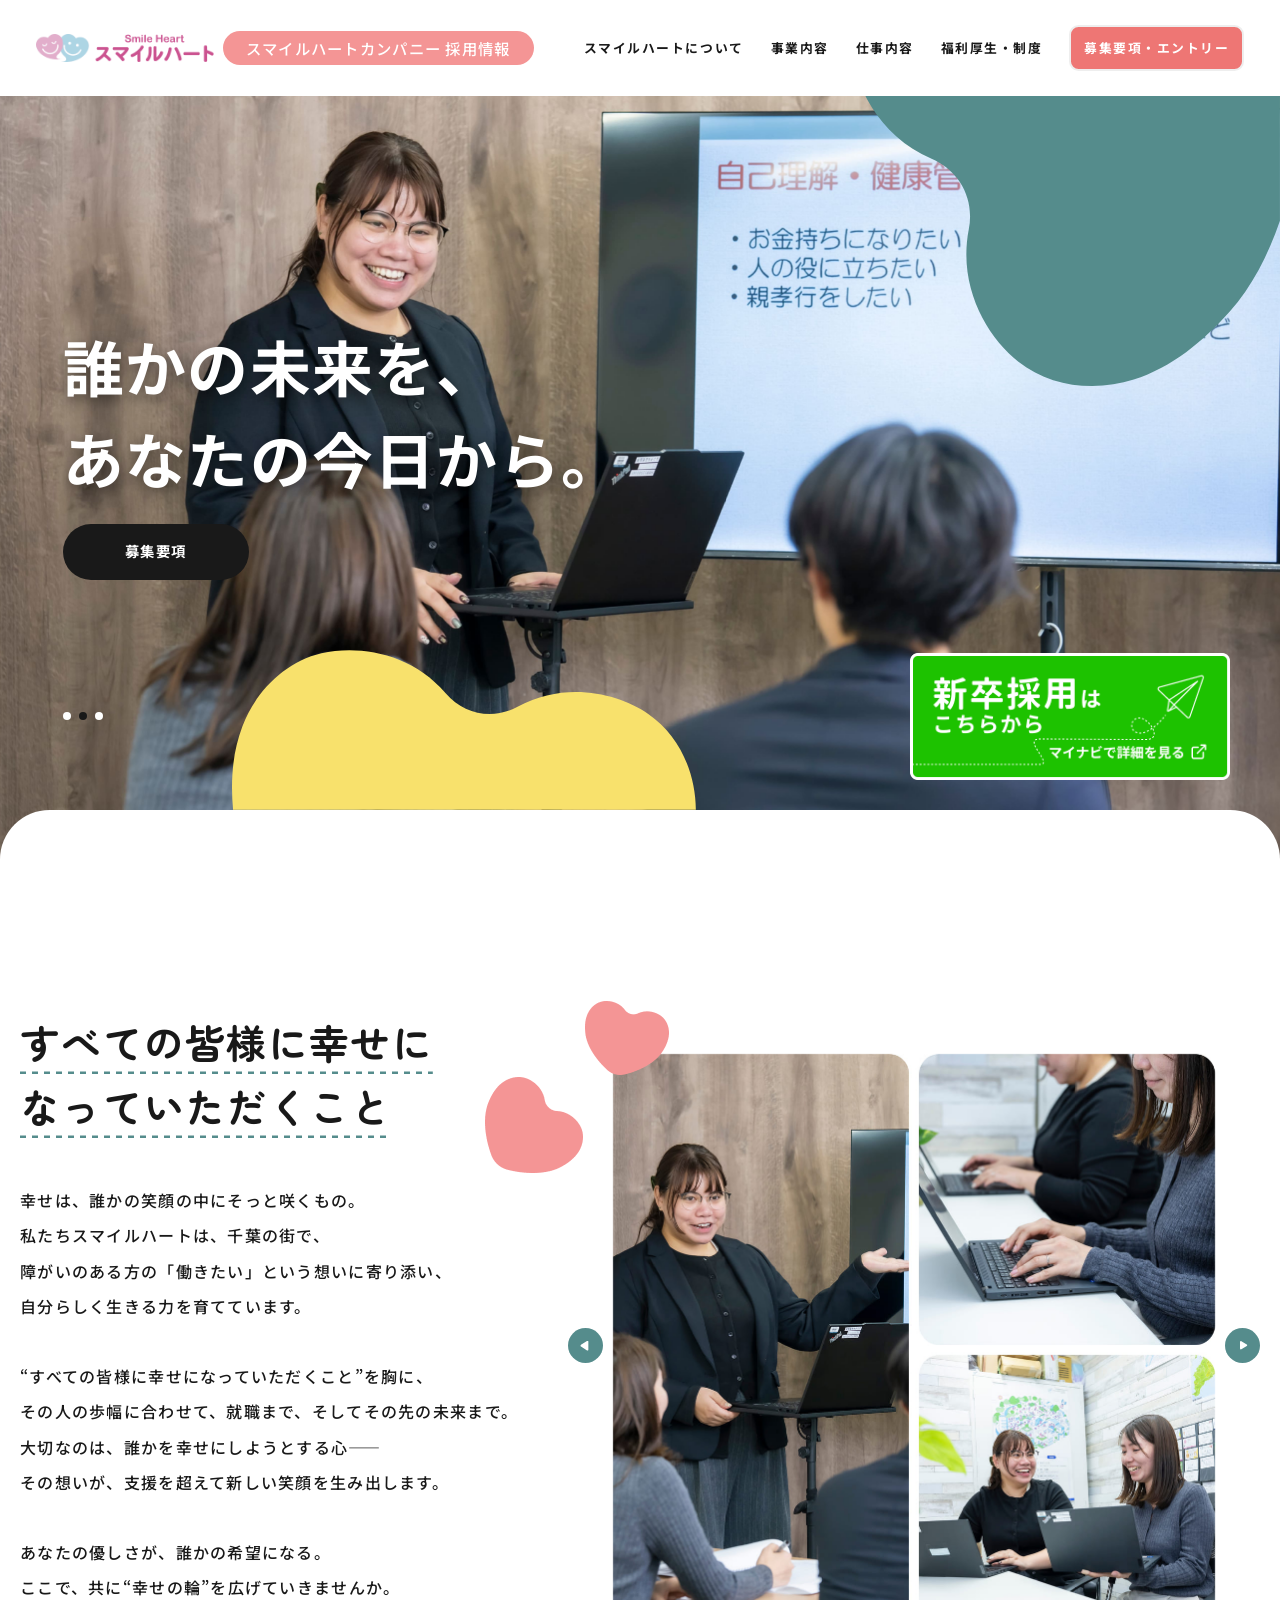
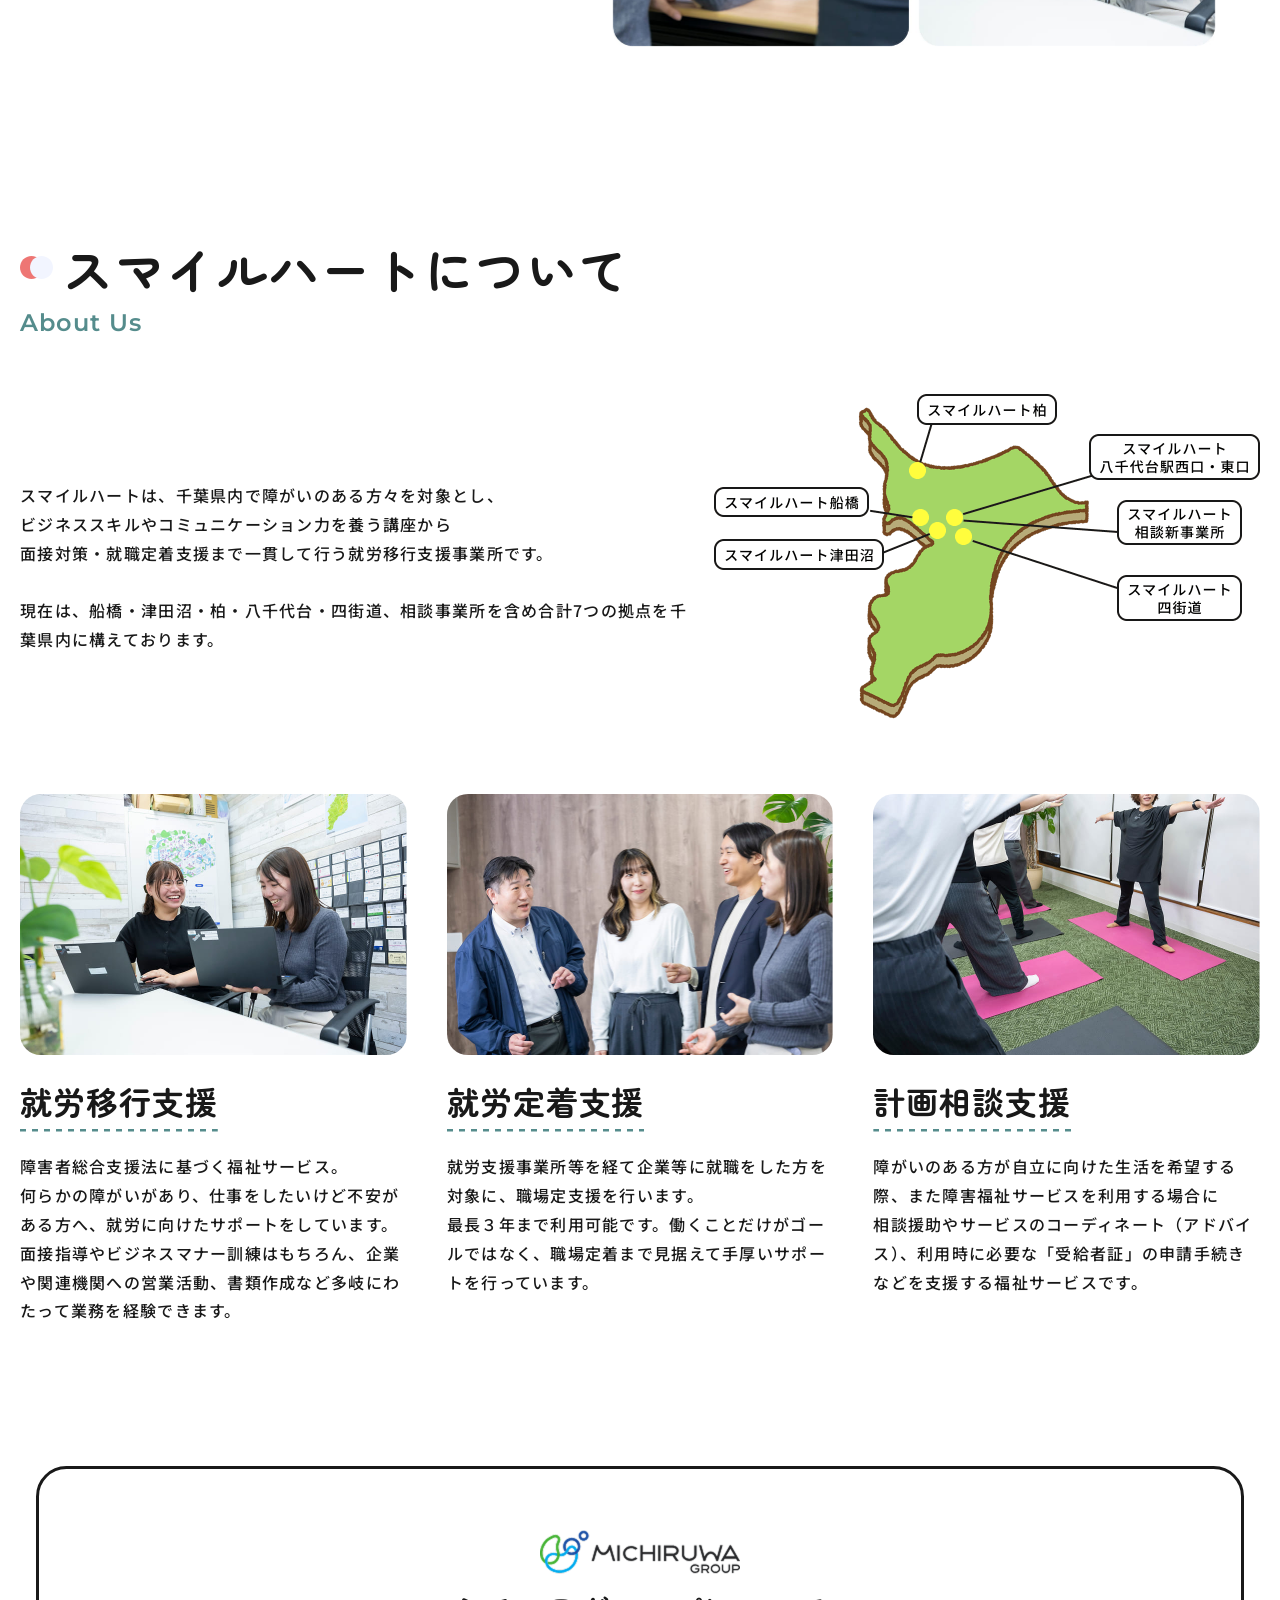
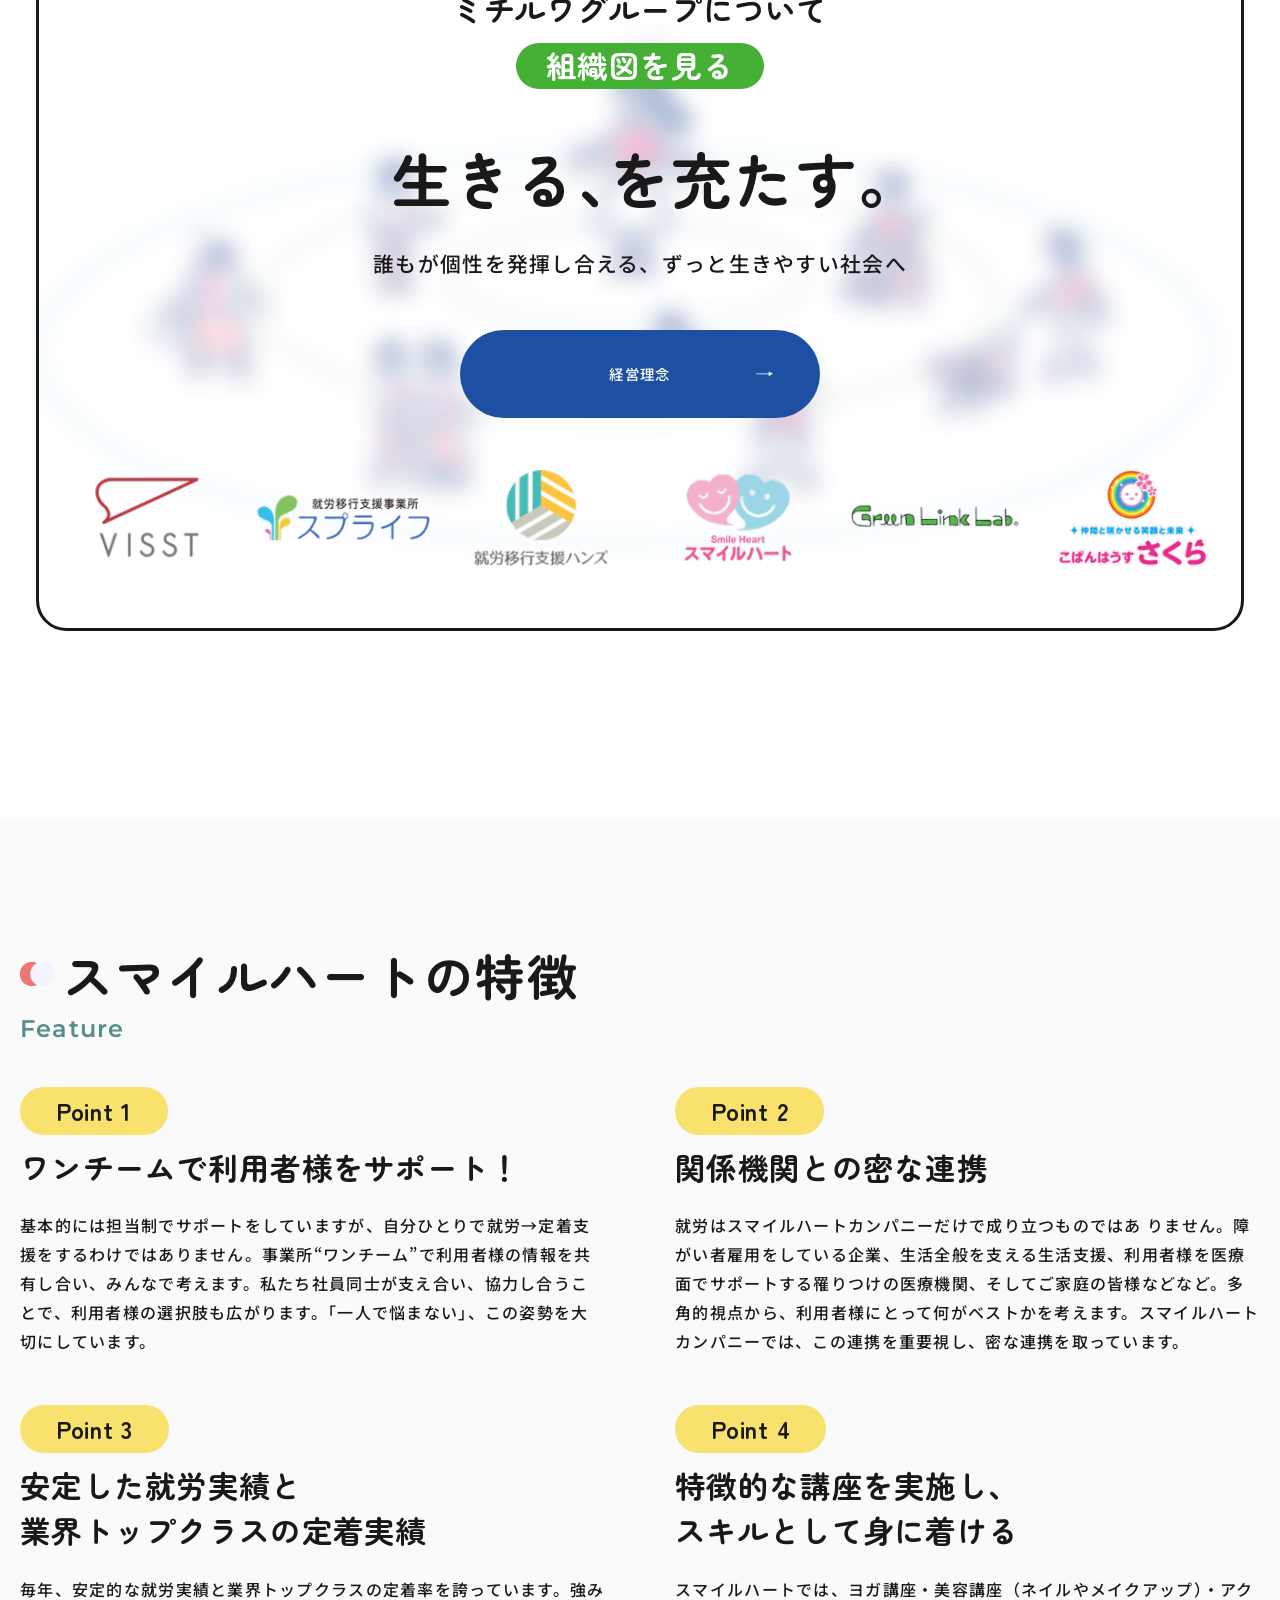
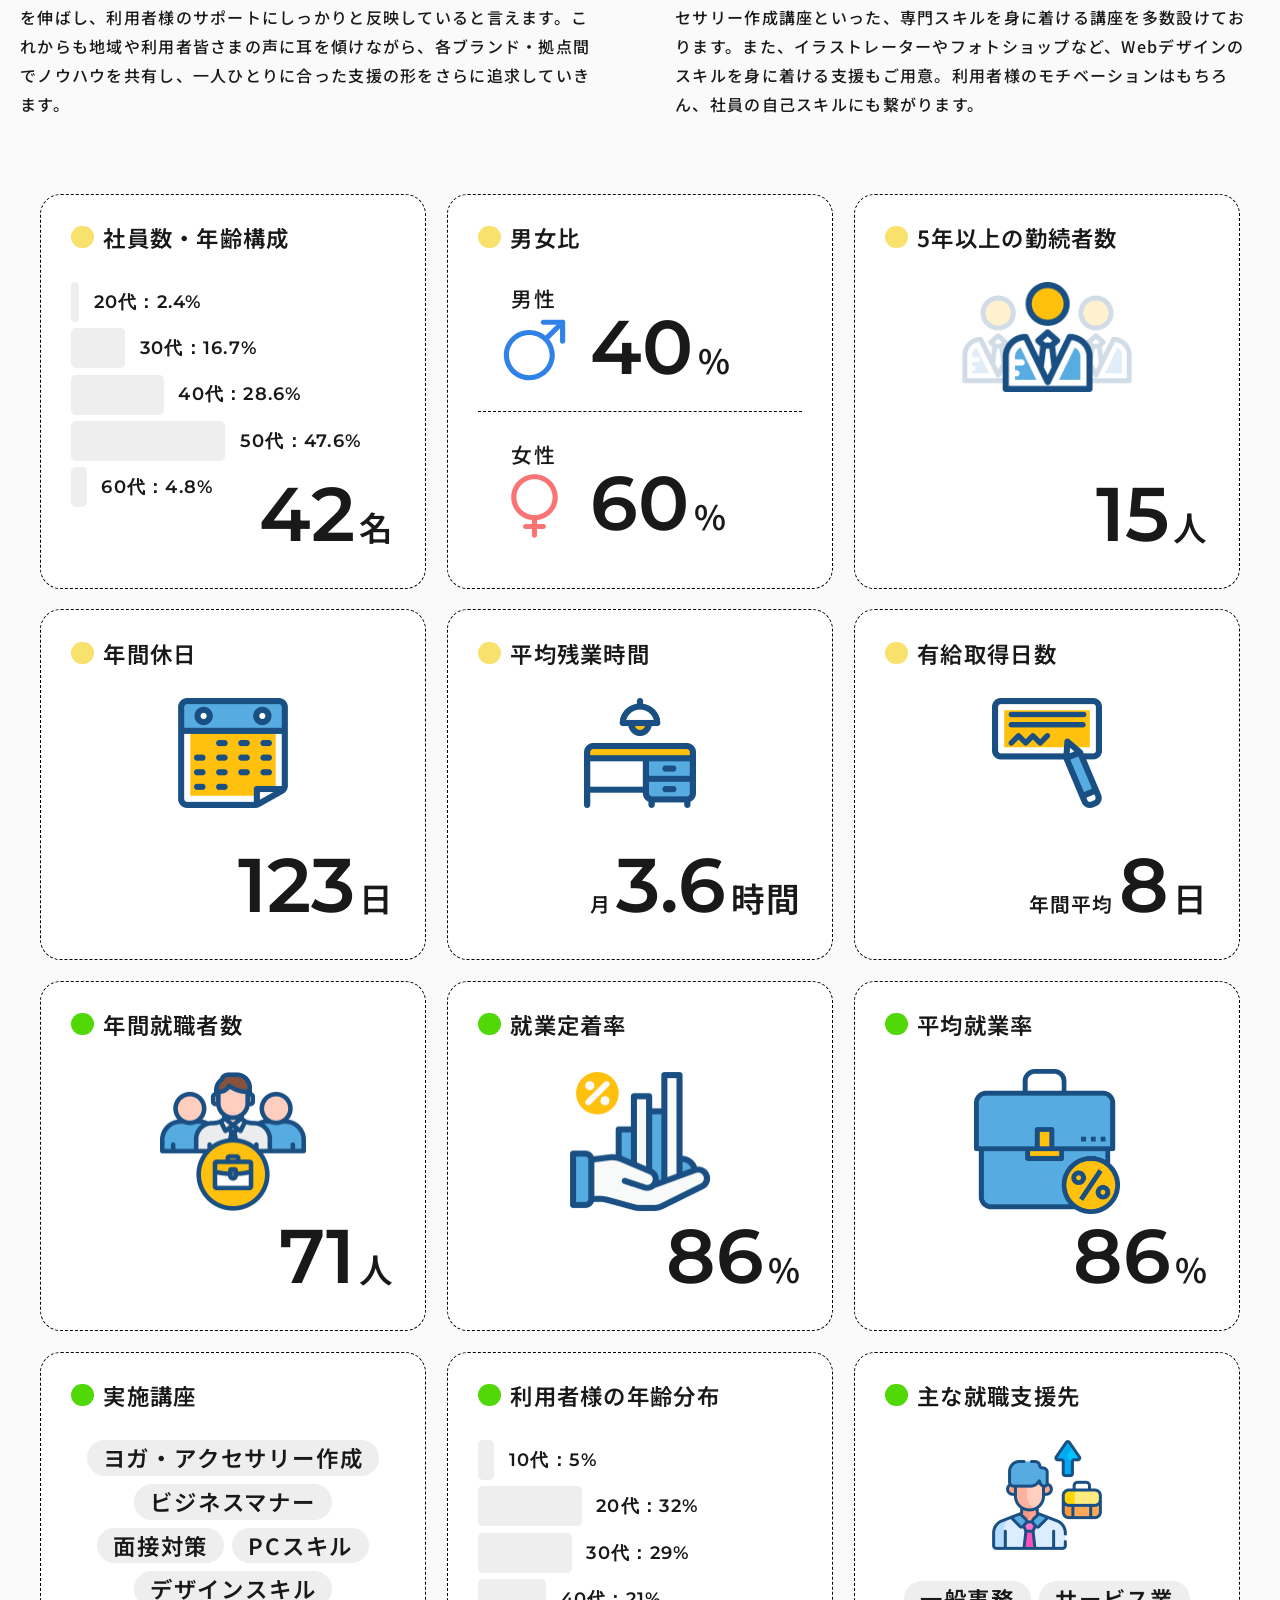
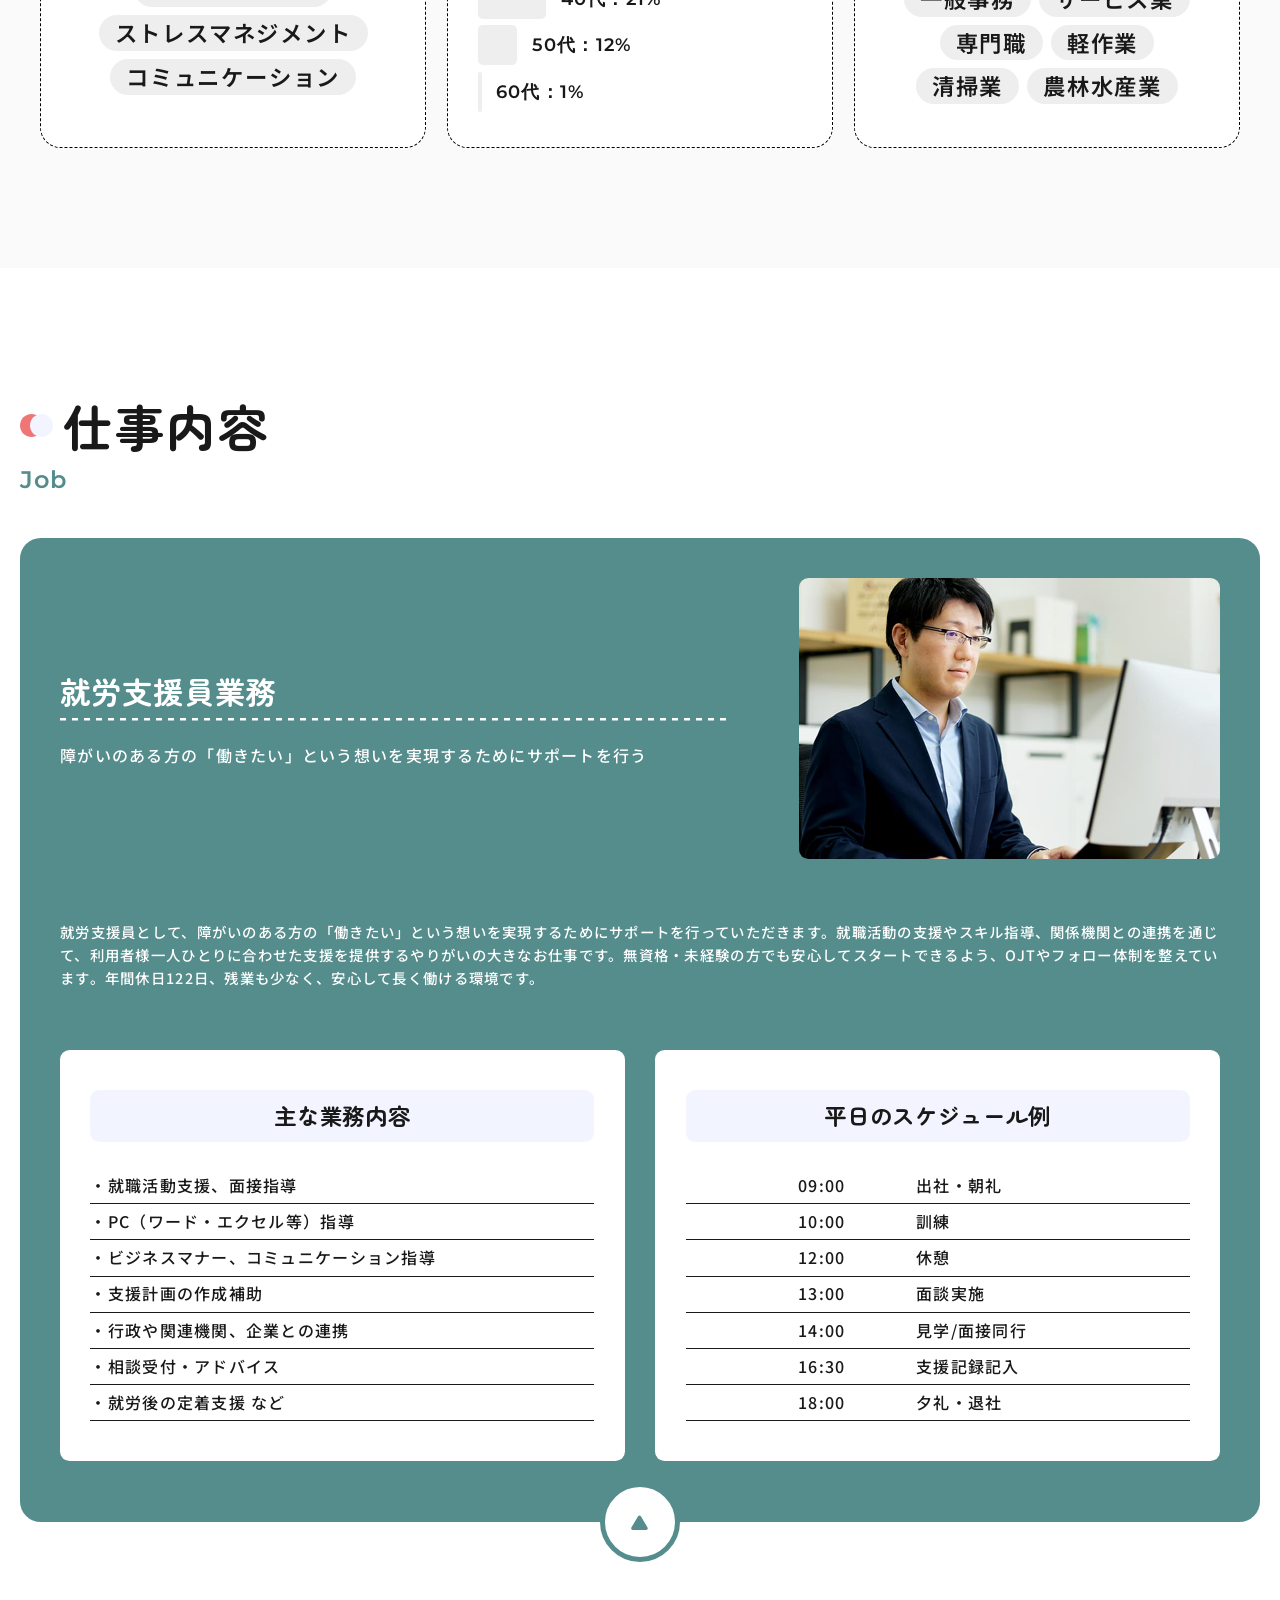
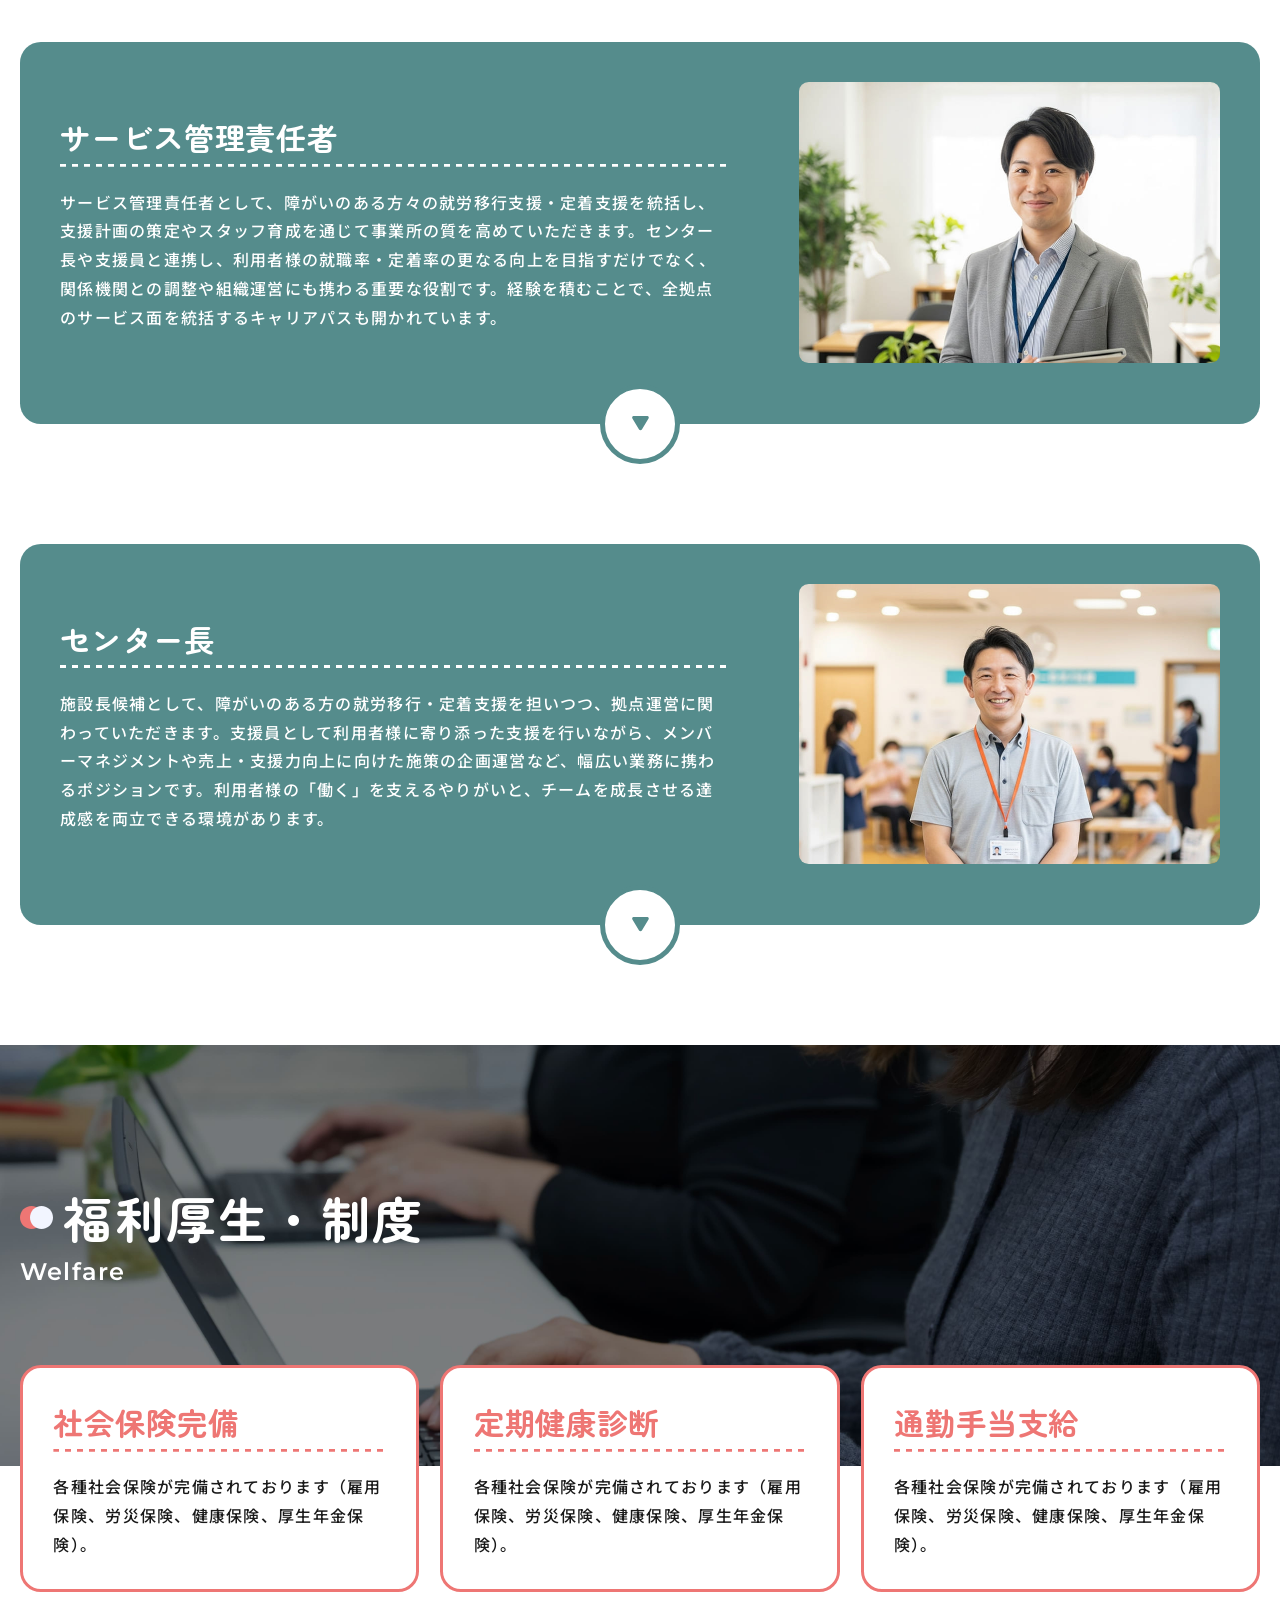
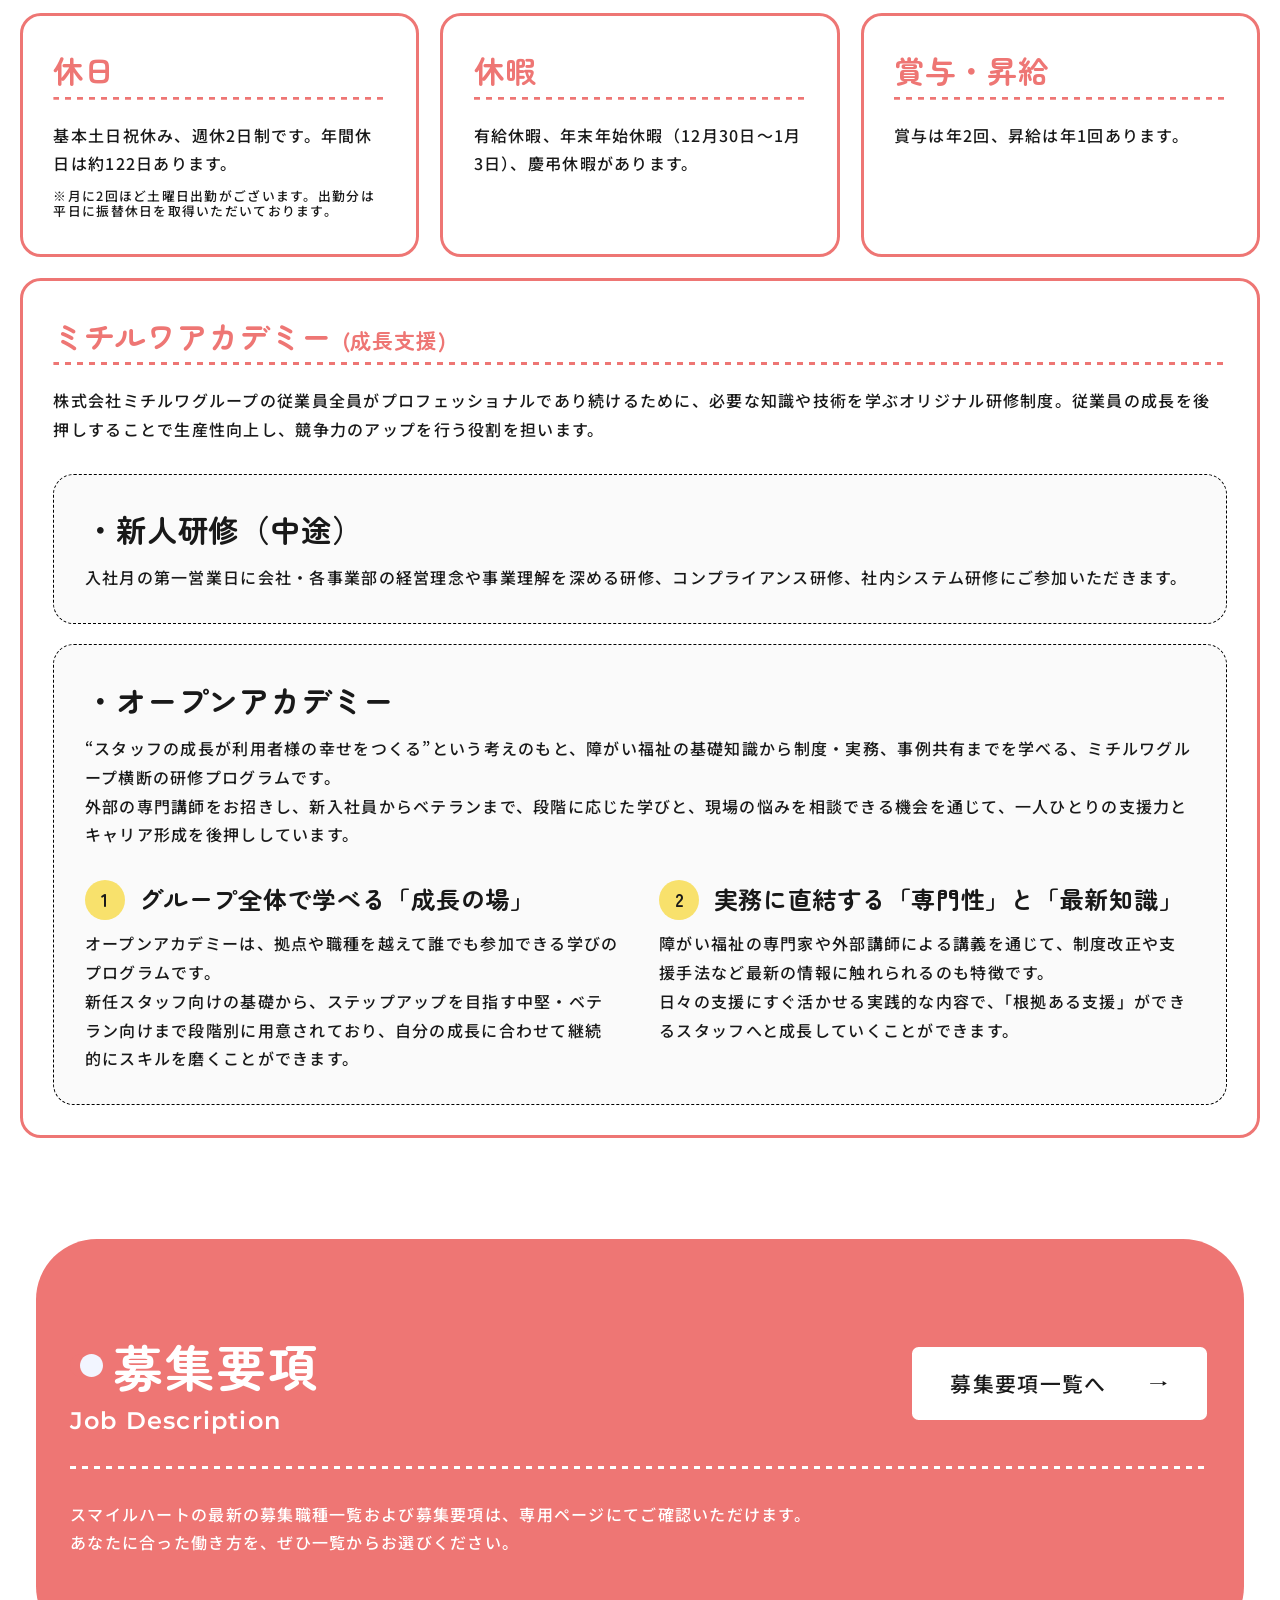
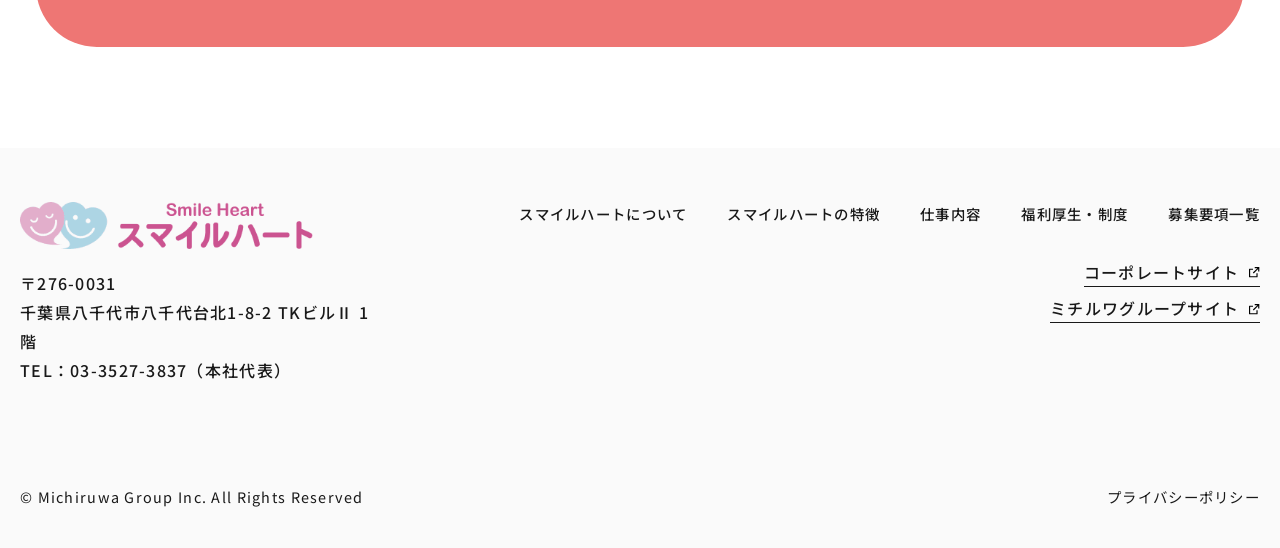
==== smile-heart/index.html @ d6dd25c8 "start" ====
<!DOCTYPE html>
<html lang="ja">

<head prefix="og: https://ogp.me/ns#">
  <meta charset="UTF-8">
  <meta name="viewport" content="width=device-width, initial-scale=1">
  <title>スマイルハートカンパニー 採用情報</title>
  <meta name="description" content="">
  <meta name="keywords" content="">

  <!-- Google Fonts -->
  <link rel="preconnect" href="https://fonts.googleapis.com">
  <link rel="preconnect" href="https://fonts.gstatic.com" crossorigin>
  <link href="https://fonts.googleapis.com/css2?family=Montserrat:ital,wght@0,100..900;1,100..900&family=Noto+Sans+JP:wght@100..900&family=Zen+Maru+Gothic&display=swap" rel="stylesheet">

  <!-- Swiper -->
  <link rel="stylesheet" href="https://cdn.jsdelivr.net/npm/swiper@11/swiper-bundle.min.css" />

  <link rel="stylesheet" href="./css/lp-style.css">
</head>

<body id="lp" class="smile_heart">

  <div class="wrapper">

    <header class="header" id="js-header">
      <div class="header__inner">
        <a href="#" class="header__logo-wrap">
          <span class="header__logo-img"><img src="./img/sh_logo_lg.png" alt="スマイルハート" loading="eager" width="292" height="46"></span>
          <span class="header__logo-text">スマイルハートカンパニー <br class="u-display--sm">採用情報</span>
        </a>
        <nav class="header-drawer" id="js-headerDrawer" ontouchstart="">
          <ul class="header-drawer__menu" id="js-headerDrawerMenu">
            <li class="header-drawer__menu-item"><a href="#about">スマイルハートについて</a></li>
            <li class="header-drawer__menu-item"><a href="#service">事業内容</a></li>
            <li class="header-drawer__menu-item"><a href="#work">仕事内容</a></li>
            <li class="header-drawer__menu-item"><a href="#benefit">福利厚生・制度</a></li>
          </ul>
          <a href="#" class="header-drawer__btn">募集要項・エントリー</a>
        </nav>
        <div class="header__toggle" id="js-headerToggle">
          <span></span>
          <span></span>
          <span></span>
        </div>
      </div>
    </header>

    <main class="content-container">

      <section class="mv">
        <div class="sh-mv__object01"></div>
        <div class="sh-mv__object02"></div>
        <div class="sh-mv__slider swiper" id="js-mvSlider">
          <div class="swiper-wrapper">
            <div class="sh-mv__slide swiper-slide"><img src="./img/sh-mv_img01.jpg" alt="" loading="eager"></div>
            <div class="sh-mv__slide swiper-slide"><img src="./img/sh-mv_img02.jpg" alt="" loading="eager"></div>
            <div class="sh-mv__slide swiper-slide"><img src="./img/sh-mv_img03.jpg" alt="" loading="eager"></div>
          </div>
          <div class="swiper-pagination"></div>
        </div>
        <div class="sh-mv__content mv__content">
          <h1 class="sh-mv__catch js-anime c-fadein-anime">誰かの未来を、<br>あなたの今日から。</h1>
          <div class="btn__wrap -left js-anime c-fadein-anime">
            <a href="#" class="sh-mv__btn">募集要項</a>
          </div>
        </div>
        <a href="#" class="mv__banner js-anime c-fadein-anime"><img src="./img/recruit_banner.png" alt="新卒採用はこちらから" loading="eager"></a>
      </section>

      <section class="intro">
        <div class="container">
          <div class="sh-intro__body intro__body">
            <div class="intro__content">
              <div class="sh-intro__object js-anime c-slidein-anime"></div>
              <h2 class="intro__heading js-anime"><span>すべての皆様に幸せに</span><span>なっていただくこと</span></h2>
              <p class="intro__desc sentence js-anime c-fadein-anime">
                幸せは、誰かの笑顔の中にそっと咲くもの。<br>
                私たちスマイルハートは、千葉の街で、<br>
                障がいのある方の「働きたい」という想いに寄り添い、<br class="u-hidden--sm">自分らしく生きる力を育てています。
              </p>
              <p class="intro__desc sentence js-anime c-fadein-anime">
                “すべての皆様に幸せになっていただくこと”を胸に、<br class="u-hidden--sm">その人の歩幅に合わせて、就職まで、そしてその先の未来まで。<br>
                大切なのは、誰かを幸せにしようとする心――<br>
                その想いが、支援を超えて新しい笑顔を生み出します。
              </p>
              <p class="intro__desc sentence js-anime c-fadein-anime">
                あなたの優しさが、誰かの希望になる。<br>
                ここで、共に“幸せの輪”を広げていきませんか。
              </p>
            </div>
            <div class="sh-intro__slider swiper" id="js-introSlider">
              <div class="swiper-wrapper">
                <div class="sh-intro__slide swiper-slide"><img src="./img/sh-intro-slide01_img.jpg" alt="" loading="lazy"></div>
                <div class="sh-intro__slide swiper-slide"><img src="./img/sh-intro-slide02_img.jpg" alt="" loading="lazy"></div>
                <div class="sh-intro__slide swiper-slide"><img src="./img/sh-intro-slide03_img.jpg" alt="" loading="lazy"></div>
              </div>
              <div class="swiper-button-prev"></div>
              <div class="swiper-button-next"></div>
            </div>
          </div>
        </div>
      </section>

      <section class="about" id="about">
        <div class="container">
          <div class="symbol-heading js-anime c-fadein-anime">
            <h2 class="symbol-heading__main-title">スマイルハートについて</h2>
            <span class="symbol-heading__sub-title">about us</span>
          </div>
          <div class="about__body">
            <div class="about__content">
              <p class="sentence js-anime c-fadein-anime">
                スマイルハートは、千葉県内で障がいのある方々を対象とし、<br class="u-hidden--sm">ビジネススキルやコミュニケーション力を養う講座から<br class="u-hidden--sm">面接対策・就職定着支援まで一貫して行う就労移行支援事業所です。
              </p>
              <p class="sentence js-anime c-fadein-anime">
                現在は、船橋・津田沼・柏・八千代台・四街道、相談事業所を含め合計7つの拠点を千葉県内に構えております。
              </p>
            </div>
            <figure class="about__img"><img src="./img/sh-about_img.png" alt="" loading="lazy"></figure>
          </div>
        </div>
      </section>

      <section class="service" id="service">
        <div class="container">
          <div class="symbol-heading" style="display: none;">
            <h2 class="symbol-heading__main-title">事業内容</h2>
            <span class="symbol-heading__sub-title">service</span>
          </div>
          <ul class="service__list">
            <li class="service__item js-anime c-slidein-anime">
              <div class="service__img"><img src="./img/sh-service-item01_img.jpg" alt="" loading="lazy"></div>
              <h3 class="service__title underline-heading">就労移行支援</h3>
              <p class="sentence">
                障害者総合支援法に基づく福祉サービス。<br>
                何らかの障がいがあり、仕事をしたいけど不安がある方へ、就労に向けたサポートをしています。<br>
                面接指導やビジネスマナー訓練はもちろん、企業や関連機関への営業活動、書類作成など多岐にわたって業務を経験できます。
              </p>
            </li>
            <li class="service__item js-anime c-slidein-anime -delay02_only_desktop">
              <div class="service__img"><img src="./img/sh-service-item02_img.jpg" alt="" loading="lazy"></div>
              <h3 class="service__title underline-heading">就労定着支援</h3>
              <p class="sentence">
                就労支援事業所等を経て企業等に就職をした方を対象に、職場定支援を行います。<br>
                最長３年まで利用可能です。働くことだけがゴールではなく、職場定着まで見据えて手厚いサポートを行っています。
              </p>
            </li>
            <li class="service__item js-anime c-slidein-anime -delay04_only_desktop">
              <div class="service__img"><img src="./img/sh-service-item03_img.jpg" alt="" loading="lazy"></div>
              <h3 class="service__title underline-heading">計画相談支援</h3>
              <p class="sentence">
                障がいのある方が自立に向けた生活を希望する際、また障害福祉サービスを利用する場合に<br>
                相談援助やサービスのコーディネート（アドバイス）、利用時に必要な「受給者証」の申請手続きなどを支援する福祉サービスです。
              </p>
            </li>
          </ul>
        </div>
      </section>

      <section class="group js-anime c-fadein-anime">
        <div class="container">
          <div class="group__header">
            <p class="group__logo"><img src="./img/michiruwa_logo.png" alt="MICHIRUWA GROUP" loading="lazy"></p>
            <h2 class="group__heading">ミチルワグループについて</h2>
            <div class="group__popup-btn js-modalOpen" data-modal-target="group_modal">組織図を見る</div>
          </div>
          <div class="group__body">
            <p class="group__catch01">生きる､を充たす｡</p>
            <p class="group__catch02">誰もが個性を発揮し合える、<br class="u-display--sm">ずっと生きやすい社会へ</p>
            <div class="btn__wrap">
              <a href="" class="group__btn">経営理念️</a>
            </div>
          </div>
          <ul class="group__list">
            <li class="group__item"><img src="./img/visst_logo.png" alt="VISST" loading="lazy"></li>
            <li class="group__item"><img src="./img/splife_logo.png" alt="就労移行支援事務所スプライフ" loading="lazy"></li>
            <li class="group__item"><img src="./img/hands_logo.png" alt="就労移行支援ハンズ" loading="lazy"></li>
            <li class="group__item"><img src="./img/sh_logo.png" alt="スマイルハート" loading="lazy"></li>
            <li class="group__item"><img src="./img/gll_logo.png" alt="Green Link Lab." loading="lazy"></li>
            <li class="group__item"><img src="./img/sakura_logo.png" alt="こぱんはうすさくら" loading="lazy"></li>
          </ul>
        </div>
      </section>

      <section class="feature" id="feature">
        <div class="container">
          <div class="symbol-heading js-anime c-fadein-anime">
            <h2 class="symbol-heading__main-title">スマイルハートの特徴</h2>
            <span class="symbol-heading__sub-title">Feature</span>
          </div>
          <div class="feature-point">
            <ul class="feature-point__list">
              <li class="feature-point__item js-anime c-slidein-anime -delay02_only_desktop">
                <span class="feature-point__count">Point 1</span>
                <h3 class="feature-point__title">ワンチームで利用者様をサポート！</h3>
                <p class="sentence">基本的には担当制でサポートをしていますが、自分ひとりで就労→定着支援をするわけではありません。事業所“ワンチーム”で利用者様の情報を共有し合い、みんなで考えます。私たち社員同士が支え合い、協力し合うことで、利用者様の選択肢も広がります。「一人で悩まない」、この姿勢を大切にしています。</p>
              </li>
              <li class="feature-point__item js-anime c-slidein-anime -delay04_only_desktop">
                <span class="feature-point__count">Point 2</span>
                <h3 class="feature-point__title">関係機関との密な連携</h3>
                <p class="sentence">就労はスマイルハートカンパニーだけで成り立つものではあ
                  りません。障がい者雇用をしている企業、生活全般を支える生活支援、利用者様を医療面でサポートする罹りつけの医療機関、そしてご家庭の皆様などなど。多角的視点から、利用者様にとって何がベストかを考えます。スマイルハートカンパニーでは、この連携を重要視し、密な連携を取っています。</p>
              </li>
              <li class="feature-point__item js-anime c-slidein-anime -delay06_only_desktop">
                <span class="feature-point__count">Point 3</span>
                <h3 class="feature-point__title">安定した就労実績と<br>業界トップクラスの定着実績</h3>
                <p class="sentence">毎年、安定的な就労実績と業界トップクラスの定着率を誇っています。強みを伸ばし、利用者様のサポートにしっかりと反映していると言えます。これからも地域や利用者皆さまの声に耳を傾けながら、各ブランド・拠点間でノウハウを共有し、一人ひとりに合った支援の形をさらに追求していきます。</p>
              </li>
              <li class="feature-point__item js-anime c-slidein-anime -delay08_only_desktop">
                <span class="feature-point__count">Point 4</span>
                <h3 class="feature-point__title">特徴的な講座を実施し、<br>スキルとして身に着ける</h3>
                <p class="sentence">スマイルハートでは、ヨガ講座・美容講座（ネイルやメイクアップ）・アクセサリー作成講座といった、専門スキルを身に着ける講座を多数設けております。また、イラストレーターやフォトショップなど、Webデザインのスキルを身に着ける支援もご用意。利用者様のモチベーションはもちろん、社員の自己スキルにも繋がります。</p>
              </li>
            </ul>
          </div>
          <div class="feature-num">
            <ul class="feature-num__list">
              <li class="feature-num__item js-anime c-fadein-anime">
                <h3 class="feature-num__title">社員数・年齢構成</h3>
                <figure class="feature-num__graph-wrap">
                  <div class="feature-num__graph">
                    <div class="-bar" style="--per: 2.4"></div>
                    <p class="-text">20代：2.4%</p>
                  </div>
                  <div class="feature-num__graph">
                    <div class="-bar" style="--per: 16.7"></div>
                    <p class="-text">30代：16.7%</p>
                  </div>
                  <div class="feature-num__graph">
                    <div class="-bar" style="--per: 28.6"></div>
                    <p class="-text">40代：28.6%</p>
                  </div>
                  <div class="feature-num__graph">
                    <div class="-bar" style="--per: 47.6"></div>
                    <p class="-text">50代：47.6%</p>
                  </div>
                  <div class="feature-num__graph">
                    <div class="-bar" style="--per: 4.8"></div>
                    <p class="-text">60代：4.8%</p>
                  </div>
                </figure>
                <p class="feature-num__count"><span class="-num">42</span>名</p>
              </li>
              <li class="feature-num__item js-anime c-fadein-anime">
                <h3 class="feature-num__title">男女比</h3>
                <div class="feature-num__row">
                  <span class="feature-num__ico" data-cap="男性"><img src="./img/man_ico.svg" alt="男性" loading="lazy" width="70" height="70"></span>
                  <p class="feature-num__count"><span class="-num">40</span>%</p>
                </div>
                <div class="feature-num__row">
                  <span class="feature-num__ico" data-cap="女性"><img src="./img/woman_ico.svg" alt="女性" loading="lazy" width="70" height="70"></span>
                  <p class="feature-num__count"><span class="-num">60</span>%</p>
                </div>
              </li>
              <li class="feature-num__item js-anime c-fadein-anime">
                <h3 class="feature-num__title">5年以上の勤続者数</h3>
                <div class="feature-num__img"><img src="./img/kinzokusha_ico.png" alt="" loading="lazy" width="198" height="118"></div>
                <p class="feature-num__count"><span class="-num">15</span>人</p>
              </li>
              <li class="feature-num__item js-anime c-fadein-anime">
                <h3 class="feature-num__title">年間休日</h3>
                <div class="feature-num__img"><img src="./img/holiday_ico.png" alt="" loading="lazy"></div>
                <p class="feature-num__count"><span class="-num">123</span>日</p>
              </li>
              <li class="feature-num__item js-anime c-fadein-anime">
                <h3 class="feature-num__title">平均残業時間</h3>
                <div class="feature-num__img"><img src="./img/zangyou_ico.png" alt="" loading="lazy"></div>
                <p class="feature-num__count"><span class="-sm">月</span><span class="-num">3.6</span>時間</p>
              </li>
              <li class="feature-num__item js-anime c-fadein-anime">
                <h3 class="feature-num__title">有給取得日数</h3>
                <div class="feature-num__img"><img src="./img/yukyu_ico.png" alt="" loading="lazy"></div>
                <p class="feature-num__count"><span class="-sm">年間平均</span><span class="-num">8</span>日</p>
              </li>
              <li class="feature-num__item -shusyokusya js-anime c-fadein-anime">
                <h3 class="feature-num__title -gn">年間就職者数</h3>
                <div class="feature-num__img"><img src="./img/shusyokusya_ico.png" alt="" loading="lazy"></div>
                <p class="feature-num__count"><span class="-num">71</span>人</p>
              </li>
              <li class="feature-num__item -teichaku js-anime c-fadein-anime">
                <h3 class="feature-num__title -gn">就業定着率</h3>
                <div class="feature-num__img"><img src="./img/teichaku_ico.png" alt="" loading="lazy"></div>
                <p class="feature-num__count"><span class="-num">86</span>%</p>
              </li>
              <li class="feature-num__item -syugyoritsu js-anime c-fadein-anime">
                <h3 class="feature-num__title -gn">平均就業率</h3>
                <div class="feature-num__img"><img src="./img/shugyoritsu_ico.png" alt="" loading="lazy"></div>
                <p class="feature-num__count"><span class="-num">86</span>%</p>
              </li>
              <li class="feature-num__item js-anime c-fadein-anime">
                <h3 class="feature-num__title -gn">実施講座</h3>
                <ul class="feature-num__category-list">
                  <li>ヨガ・アクセサリー作成</li>
                  <li>ビジネスマナー</li>
                  <li>面接対策</li>
                  <li>PCスキル</li>
                  <li>デザインスキル</li>
                  <li>ストレスマネジメント</li>
                  <li>コミュニケーション</li>
                </ul>
              </li>
              <li class="feature-num__item js-anime c-fadein-anime">
                <h3 class="feature-num__title -gn">利用者様の年齢分布</h3>
                <figure class="feature-num__graph-wrap">
                  <div class="feature-num__graph">
                    <div class="-bar" style="--per: 5"></div>
                    <p class="-text">10代：5%</p>
                  </div>
                  <div class="feature-num__graph">
                    <div class="-bar" style="--per: 32"></div>
                    <p class="-text">20代：32%</p>
                  </div>
                  <div class="feature-num__graph">
                    <div class="-bar" style="--per: 29"></div>
                    <p class="-text">30代：29%</p>
                  </div>
                  <div class="feature-num__graph">
                    <div class="-bar" style="--per: 21"></div>
                    <p class="-text">40代：21%</p>
                  </div>
                  <div class="feature-num__graph">
                    <div class="-bar" style="--per: 12"></div>
                    <p class="-text">50代：12%</p>
                  </div>
                  <div class="feature-num__graph">
                    <div class="-bar" style="--per: 1"></div>
                    <p class="-text">60代：1%</p>
                  </div>
                </figure>
              </li>
              <li class="feature-num__item -shusyokusaki js-anime c-fadein-anime">
                <h3 class="feature-num__title -gn">主な就職支援先</h3>
                <div class="feature-num__img"><img src="./img/shushokusaki_ico.png" alt="" loading="lazy"></div>
                <ul class="feature-num__category-list">
                  <li>一般事務</li>
                  <li>サービス業</li>
                  <li>専門職</li>
                  <li>軽作業</li>
                  <li>清掃業</li>
                  <li>農林水産業</li>
                </ul>
              </li>
            </ul>
          </div>
        </div>
      </section>

      <section class="job" id="job">
        <div class="container">
          <div class="symbol-heading js-anime c-fadein-anime">
            <h2 class="symbol-heading__main-title">仕事内容</h2>
            <span class="symbol-heading__sub-title">job</span>
          </div>
          <div class="job-block js-accordion is-open js-anime c-slidein-anime">
            <div class="job-block__header">
              <h3 class="job-block__heading underline-heading -wh">就労支援員業務</h3>
              <p class="job-block__desc sentence">障がいのある方の「働きたい」という想いを実現するためにサポートを行う</p>
              <div class="job-block__img"><img src="./img/job-block01_img.jpg" alt="" loading="lazy"></div>
            </div>
            <div class="job-block__body js-accordionContent">
              <p class="job-block__note">
                就労支援員として、障がいのある方の「働きたい」という想いを実現するためにサポートを行っていただきます。就職活動の支援やスキル指導、関係機関との連携を通じて、利用者様一人ひとりに合わせた支援を提供するやりがいの大きなお仕事です。無資格・未経験の方でも安心してスタートできるよう、OJTやフォロー体制を整えています。年間休日122日、残業も少なく、安心して長く働ける環境です。
              </p>
              <div class="job-block__list">
                <div class="job-block__item">
                  <h4 class="job-block__title">主な業務内容</h4>
                  <ul class="job-block__work-list">
                    <li>就職活動支援、面接指導</li>
                    <li>PC（ワード・エクセル等）指導</li>
                    <li>ビジネスマナー、コミュニケーション指導</li>
                    <li>支援計画の作成補助</li>
                    <li>行政や関連機関、企業との連携</li>
                    <li>相談受付・アドバイス</li>
                    <li>就労後の定着支援 など</li>
                  </ul>
                </div>
                <div class="job-block__item">
                  <h4 class="job-block__title">平日のスケジュール例</h4>
                  <ul class="job-block__timeline">
                    <li class="job-block__timeline-item">
                      <span class="-time">09:00</span>
                      <span class="-title">出社・朝礼</span>
                    </li>
                    <li class="job-block__timeline-item">
                      <span class="-time">10:00</span>
                      <span class="-title">訓練</span>
                    </li>
                    <li class="job-block__timeline-item">
                      <span class="-time">12:00</span>
                      <span class="-title">休憩</span>
                    </li>
                    <li class="job-block__timeline-item">
                      <span class="-time">13:00</span>
                      <span class="-title">面談実施</span>
                    </li>
                    <li class="job-block__timeline-item">
                      <span class="-time">14:00</span>
                      <span class="-title">見学/面接同行</span>
                    </li>
                    <li class="job-block__timeline-item">
                      <span class="-time">16:30</span>
                      <span class="-title">支援記録記入</span>
                    </li>
                    <li class="job-block__timeline-item">
                      <span class="-time">18:00</span>
                      <span class="-title">夕礼・退社</span>
                    </li>
                  </ul>
                </div>
              </div>
            </div>
            <div class="job-block__toggle js-accordionToggle"></div>
          </div>
          <div class="job-block js-accordion js-anime c-slidein-anime">
            <div class="job-block__header">
              <h3 class="job-block__heading underline-heading -wh">サービス管理責任者</h3>
              <p class="job-block__desc sentence">
                サービス管理責任者として、障がいのある方々の就労移行支援・定着支援を統括し、支援計画の策定やスタッフ育成を通じて事業所の質を高めていただきます。センター長や支援員と連携し、利用者様の就職率・定着率の更なる向上を目指すだけでなく、関係機関との調整や組織運営にも携わる重要な役割です。経験を積むことで、全拠点のサービス面を統括するキャリアパスも開かれています。
              </p>
              <div class="job-block__img"><img src="./img/job-block02_img.jpg" alt="" loading="lazy"></div>
            </div>
            <div class="job-block__body js-accordionContent">
            </div>
            <div class="job-block__toggle js-accordionToggle"></div>
          </div>
          <div class="job-block js-accordion js-anime c-slidein-anime">
            <div class="job-block__header">
              <h3 class="job-block__heading underline-heading -wh">センター長</h3>
              <p class="job-block__desc sentence">
                施設長候補として、障がいのある方の就労移行・定着支援を担いつつ、拠点運営に関わっていただきます。支援員として利用者様に寄り添った支援を行いながら、メンバーマネジメントや売上・支援力向上に向けた施策の企画運営など、幅広い業務に携わるポジションです。利用者様の「働く」を支えるやりがいと、チームを成長させる達成感を両立できる環境があります。
              </p>
              <div class="job-block__img"><img src="./img/job-block03_img.jpg" alt="" loading="lazy"></div>
            </div>
            <div class="job-block__bod js-accordionContent">
            </div>
            <div class="job-block__toggle js-accordionToggle"></div>
          </div>
        </div>
      </section>

      <section class="welfare" id="welfare">
        <div class="welfare__header">
          <div class="container">
            <div class="symbol-heading -wh js-anime c-fadein-anime">
              <h2 class="symbol-heading__main-title">福利厚生・制度</h2>
              <span class="symbol-heading__sub-title">welfare</span>
            </div>
          </div>
          <div class="welfare__bg"><img src="./img/welfare_bg.jpg" alt="" loading="lazy"></div>
        </div>
        <div class="container">
          <ul class="welfare__list">
            <li class="welfare__item js-anime c-fadein-anime">
              <h3 class="underline-heading -pk">社会保険完備</h3>
              <p class="sentence">各種社会保険が完備されております（雇用保険、労災保険、健康保険、厚生年金保険）。</p>
            </li>
            <li class="welfare__item js-anime c-fadein-anime">
              <h3 class="underline-heading -pk">定期健康診断</h3>
              <p class="sentence">各種社会保険が完備されております（雇用保険、労災保険、健康保険、厚生年金保険）。</p>
            </li>
            <li class="welfare__item js-anime c-fadein-anime">
              <h3 class="underline-heading -pk">通勤手当支給</h3>
              <p class="sentence">各種社会保険が完備されております（雇用保険、労災保険、健康保険、厚生年金保険）。</p>
            </li>
            <li class="welfare__item js-anime c-fadein-anime">
              <h3 class="underline-heading -pk">休日</h3>
              <p class="sentence">
                基本土日祝休み、週休2日制です。年間休日は約122日あります。<br>
                <small>※月に2回ほど土曜日出勤がございます。出勤分は平日に振替休日を取得いただいております。</small>
              </p>
            </li>
            <li class="welfare__item js-anime c-fadein-anime">
              <h3 class="underline-heading -pk">休暇</h3>
              <p class="sentence">有給休暇、年末年始休暇（12月30日〜1月3日）、慶弔休暇があります。</p>
            </li>
            <li class="welfare__item js-anime c-fadein-anime">
              <h3 class="underline-heading -pk">賞与・昇給</h3>
              <p class="sentence">賞与は年2回、昇給は年1回あります。</p>
            </li>
            <li class="welfare__item -wide js-anime c-fadein-anime">
              <h3 class="underline-heading -pk">ミチルワアカデミー <small>(成長支援)</small></h3>
              <p class="sentence">株式会社ミチルワグループの従業員全員がプロフェッショナルであり続けるために、必要な知識や技術を学ぶオリジナル研修制度。従業員の成長を後押しすることで生産性向上し、競争力のアップを行う役割を担います。</p>
              <div class="welfare-training">
                <div class="welfare-training__block">
                  <h4 class="welfare-training__heading">・新人研修（中途）</h4>
                  <p class="sentence">入社月の第一営業日に会社・各事業部の経営理念や事業理解を深める研修、コンプライアンス研修、社内システム研修にご参加いただきます。</p>
                </div>
                <div class="welfare-training__block">
                  <h4 class="welfare-training__heading">・オープンアカデミー</h4>
                  <p class="sentence">
                    “スタッフの成長が利用者様の幸せをつくる”という考えのもと、障がい福祉の基礎知識から制度・実務、事例共有までを学べる、ミチルワグループ横断の研修プログラムです。<br>
                    外部の専門講師をお招きし、新入社員からベテランまで、段階に応じた学びと、現場の悩みを相談できる機会を通じて、一人ひとりの支援力とキャリア形成を後押ししています。
                  </p>
                  <ul class="welfare-training__point-wrap">
                    <li class="welfare-training__point">
                      <h5 class="welfare-training__title">グループ全体で学べる「成長の場」</h5>
                      <p class="sentence">
                        オープンアカデミーは、拠点や職種を越えて誰でも参加できる学びのプログラムです。<br>
                        新任スタッフ向けの基礎から、ステップアップを目指す中堅・ベテラン向けまで段階別に用意されており、自分の成長に合わせて継続的にスキルを磨くことができます。
                      </p>
                    </li>
                    <li class="welfare-training__point">
                      <h5 class="welfare-training__title">実務に直結する「専門性」と「最新知識」</h5>
                      <p class="sentence">
                        障がい福祉の専門家や外部講師による講義を通じて、制度改正や支援手法など最新の情報に触れられるのも特徴です。<br>
                        日々の支援にすぐ活かせる実践的な内容で、「根拠ある支援」ができるスタッフへと成長していくことができます。
                      </p>
                    </li>
                  </ul>
                </div>
              </div>
            </li>
          </ul>
        </div>
      </section>

      <section class="desc js-anime c-fadein-anime" id="description">
        <div class="desc__inner container">
          <div class="desc__header">
            <div class="desc__heading symbol-heading -wh">
              <h2 class="symbol-heading__main-title">募集要項</h2>
              <span class="symbol-heading__sub-title">Job Description</span>
            </div>
            <div class="btn__wrap">
              <a href="" class="arrow-btn">募集要項一覧へ</a>
            </div>
          </div>
          <div class="desc__body">
            <p class="sentence">
              スマイルハートの最新の募集職種一覧および募集要項は、専用ページにてご確認いただけます。<br>
              あなたに合った働き方を、ぜひ一覧からお選びください。
            </p>
          </div>
        </div>
      </section>


      <section class="group-modal modal js-modal" id="group_modal">
        <div class="modal__bg js-modalClose"></div>
        <div class="modal__wrap js-modalWrap">
          <div class="modal__close-btn js-modalClose">閉じる ×</div>
          <div class="group-modal__body modal__body">
            <div class="group-modal__block">
              <div class="group-modal__header">
                <h2 class="group-modal__group-logo"><img src="./img/michiruwa_logo.png" alt="ミチルワグループ" loading="lazy" width="160" height="38"></h2>
              </div>
              <div class="group-modal__list">
                <div class="group-modal__item">
                  <h3 class="group-modal__name"><span class="-ico"><img src="./img/visst_logo.png" alt="VISST" loading="lazy"></span><span class="-text">ヴィストカンパニー</span></h3>
                  <figure class="group-modal__table-wrap">
                    <table class="group-modal__table">
                      <tr>
                        <th>施設数</th>
                        <td>22事業所</td>
                      </tr>
                      <tr>
                        <th>業態</th>
                        <td>児童発達、放課後デイ、就労移行、就労定着、相談支援</td>
                      </tr>
                      <tr>
                        <th>地域</th>
                        <td>石川、富山、神奈川</td>
                      </tr>
                      <tr>
                        <th>特徴</th>
                        <td>児童から成人まで就労を見据えた支援を提供</td>
                      </tr>
                    </table>
                  </figure>
                </div>
                <div class="group-modal__item">
                  <h3 class="group-modal__name"><span class="-ico"><img src="./img/hands_logo.png" alt="就労移行支援ハンズ" loading="lazy"></span><span class="-text">ハンズカンパニー</span></h3>
                  <figure class="group-modal__table-wrap">
                    <table class="group-modal__table">
                      <tr>
                        <th>施設数</th>
                        <td>9事業所</td>
                      </tr>
                      <tr>
                        <th>業態</th>
                        <td>就労移行、就労定着</td>
                      </tr>
                      <tr>
                        <th>地域</th>
                        <td>兵庫、大阪</td>
                      </tr>
                      <tr>
                        <th>特徴</th>
                        <td>高い稼働率、就職率</td>
                      </tr>
                    </table>
                  </figure>
                </div>
                <div class="group-modal__item03 group-modal__item">
                  <h3 class="group-modal__name"><span class="-text">・事業本部</span></h3>
                  <figure class="group-modal__table-wrap">
                    <table class="group-modal__table">
                      <tr>
                        <th>部署</th>
                        <td>
                          ・新規事業開発部<br>
                          ・事業戦略推進部<br>
                          ・ビジネスサポート部
                        </td>
                      </tr>
                    </table>
                  </figure>
                </div>
              </div>
              <div class="group-modal__list">
                <div class="group-modal__item">
                  <h3 class="group-modal__name"><span class="-ico"><img src="./img/splife_logo.png" alt="スプライフ" loading="lazy"></span><span class="-text">スプライフカンパニー</span></h3>
                  <figure class="group-modal__table-wrap">
                    <table class="group-modal__table">
                      <tr>
                        <th>施設数</th>
                        <td>8事業所(相談支援センター含む)</td>
                      </tr>
                      <tr>
                        <th>業態</th>
                        <td>就労移行、就労定着、相談支援</td>
                      </tr>
                      <tr>
                        <th>地域</th>
                        <td>福岡、山口</td>
                      </tr>
                      <tr>
                        <th>特徴</th>
                        <td>高い稼働率、就職率</td>
                      </tr>
                    </table>
                  </figure>
                </div>
                <div class="group-modal__item">
                  <h3 class="group-modal__name"><span class="-ico"><img src="./img/sh_logo.png" alt="スマイルハート" loading="lazy"></span><span class="-text">スマイルハートカンパニー</span></h3>
                  <figure class="group-modal__table-wrap">
                    <table class="group-modal__table">
                      <tr>
                        <th>施設数</th>
                        <td>7事業所(相談支援センター含む)</td>
                      </tr>
                      <tr>
                        <th>業態</th>
                        <td>就労移行、就労定着、相談支援</td>
                      </tr>
                      <tr>
                        <th>地域</th>
                        <td>千葉</td>
                      </tr>
                      <tr>
                        <th>特徴</th>
                        <td>美容講座、ヨガ講座などの特徴的な支援</td>
                      </tr>
                    </table>
                  </figure>
                </div>
                <div class="group-modal__item06 group-modal__item">
                  <h3 class="group-modal__name"><span class="-text">・管理本部</span></h3>
                  <figure class="group-modal__table-wrap">
                    <table class="group-modal__table">
                      <tr>
                        <th>部署</th>
                        <td>
                          ・経営企画 / IR部<br>
                          ・財務経理部<br>
                          ・情報システム部<br>
                          ・法務 / 総務部<br>
                          ・HR戦略室
                        </td>
                      </tr>
                    </table>
                  </figure>
                </div>
              </div>
            </div>
            <div class="group-modal__block">
              <div class="group-modal__item">
                <h3 class="group-modal__name"><span class="-text">(株)こぱんはうすさくら</span></h3>
                <figure class="group-modal__table-wrap">
                  <table class="group-modal__table">
                    <tr>
                      <th>施設数</th>
                      <td>216店舗(FC)</td>
                    </tr>
                    <tr>
                      <th>業態</th>
                      <td>児童発達、放課後デイ(多機能)</td>
                    </tr>
                    <tr>
                      <th>地域</th>
                      <td>東京、全国</td>
                    </tr>
                    <tr>
                      <th>特徴</th>
                      <td>FC店舗数は同業で4位</td>
                    </tr>
                  </table>
                </figure>
              </div>
            </div>
            <div class="group-modal__block">
              <div class="group-modal__item">
                <h3 class="group-modal__name"><span class="-text">(株)ヴィストコンサルティング</span></h3>
                <figure class="group-modal__table-wrap">
                  <table class="group-modal__table">
                    <tr>
                      <th>施設数</th>
                      <td>2事業所</td>
                    </tr>
                    <tr>
                      <th>業態</th>
                      <td>就労継続A型・B型</td>
                    </tr>
                    <tr>
                      <th>地域</th>
                      <td>石川、富山</td>
                    </tr>
                    <tr>
                      <th>特徴</th>
                      <td>就労支援員と共に働き、就労の機会を提供</td>
                    </tr>
                  </table>
                </figure>
              </div>
            </div>
          </div>
        </div>
      </section>

    </main>

    <footer class="footer js-anime c-fadein-anime">
      <div class="container">
        <div class="footer__body">
          <div class="footer-company">
            <p class="footer-company__logo"><img src="./img/sh_logo_lg.png" alt="スマイルハート" loading="lazy" width="292" height="46"></p>
            <p class="sentence">
              〒276-0031<br>
              千葉県八千代市八千代台北1-8-2 TKビルⅡ 1階<br>
              TEL：03-3527-3837（本社代表）
            </p>
          </div>
          <nav class="footer-nav">
            <ul class="footer-nav__menu01">
              <li class="footer-nav__menu01-item"><a href="#">スマイルハートについて</a></li>
              <li class="footer-nav__menu01-item"><a href="#">スマイルハートの特徴</a></li>
              <li class="footer-nav__menu01-item"><a href="#">仕事内容</a></li>
              <li class="footer-nav__menu01-item"><a href="#">福利厚生・制度</a></li>
              <li class="footer-nav__menu01-item"><a href="#">募集要項一覧</a></li>
            </ul>
            <ul class="footer-nav__menu02">
              <li class="footer-nav__menu02-item"><a href="#">コーポレートサイト</a></li>
              <li class="footer-nav__menu02-item"><a href="#">ミチルワグループサイト</a></li>
            </ul>
            <ul class="footer-nav__menu03">
              <li class="footer-nav__menu03-item"><a href="#">プライバシーポリシー</a></li>
            </ul>
          </nav>
          <small class="footer__copyright">© Michiruwa Group Inc. All Rights Reserved</small>
        </div>
      </div>
    </footer>

  </div>

  <!-- Swiper -->
  <script src="https://cdn.jsdelivr.net/npm/swiper@11/swiper-bundle.min.js"></script>
  <script type="text/javascript" src="./js/swiper-script.js"></script>
  <script type="text/javascript" src="./js/lp-script.js"></script>
</body>

</html>
---- smile-heart/css/lp-style.css ----
@charset "UTF-8";
*,
::before,
::after {
  -webkit-box-sizing: border-box;
          box-sizing: border-box;
  border-style: solid;
  border-width: 0;
}

html {
  -webkit-text-size-adjust: 100%;
  -webkit-tap-highlight-color: transparent;
}

body {
  margin: 0;
}

main {
  display: block;
}

p,
table,
blockquote,
address,
pre,
iframe,
form,
figure,
dl {
  margin: 0;
}

h1,
h2,
h3,
h4,
h5,
h6 {
  font-size: inherit;
  margin: 0;
}

ul,
ol {
  margin: 0;
  padding: 0;
  list-style: none;
}

dd {
  margin-left: 0;
}

a {
  display: inline-block;
  background-color: transparent;
  text-decoration: none;
  color: inherit;
  word-wrap: break-word;
}

abbr[title] {
  -webkit-text-decoration: underline dotted;
          text-decoration: underline dotted;
}

b,
strong {
  font-weight: bolder;
}

small {
  font-size: 80%;
}

sub,
sup {
  font-size: 75%;
  line-height: 0;
  position: relative;
  vertical-align: baseline;
}

sub {
  bottom: -0.25em;
}

sup {
  top: -0.5em;
}

svg,
img,
embed,
object,
iframe {
  vertical-align: bottom;
}

button,
input,
optgroup,
select,
textarea {
  -webkit-appearance: none;
  -moz-appearance: none;
       appearance: none;
  vertical-align: middle;
  color: inherit;
  font: inherit;
  background: transparent;
  padding: 0;
  margin: 0;
  border-radius: 0;
  text-align: inherit;
  text-transform: inherit;
}

[type=checkbox] {
  -webkit-appearance: checkbox;
  -moz-appearance: checkbox;
       appearance: checkbox;
}

[type=radio] {
  -webkit-appearance: radio;
  -moz-appearance: radio;
       appearance: radio;
}

button,
[type=button],
[type=reset],
[type=submit] {
  cursor: pointer;
}

button:disabled,
[type=button]:disabled,
[type=reset]:disabled,
[type=submit]:disabled {
  cursor: default;
}

:-moz-focusring {
  outline: auto;
}

select:disabled {
  opacity: inherit;
}

option {
  padding: 0;
}

textarea {
  overflow: auto;
  resize: none;
}

[type=number]::-webkit-inner-spin-button,
[type=number]::-webkit-outer-spin-button {
  height: auto;
}

[type=search] {
  outline-offset: -2px;
}

[type=search]::-webkit-search-decoration {
  -webkit-appearance: none;
}

::-webkit-file-upload-button {
  -webkit-appearance: button;
  font: inherit;
}

label[for] {
  cursor: pointer;
}

table {
  border-color: inherit;
  border-collapse: collapse;
}

caption {
  text-align: left;
}

td,
th {
  vertical-align: top;
  padding: 0;
}

th {
  text-align: left;
  font-weight: bold;
}

picture {
  display: block;
  width: 100%;
  height: 100%;
}

img {
  max-width: 100%;
  max-height: 100%;
  -o-object-fit: cover;
     object-fit: cover;
}

html {
  font-size: min(1.3vw, 16px);
  scroll-behavior: auto;
}
@media screen and (max-width: 768px) {
  html {
    font-size: 3.7vw;
  }
}

body {
  font-family: "Noto Sans JP", "游ゴシック体", "Yu Gothic", YuGothic, "ヒラギノ角ゴ Pro", "Hiragino Kaku Gothic Pro", sans-serif;
  font-weight: 500;
  line-height: 1.6;
  letter-spacing: 0.08em;
  color: #191919;
}
body * > img {
  width: 100%;
  height: 100%;
  -o-object-fit: cover;
     object-fit: cover;
}

#lp {
  --main-color: #ee7674;
  --main-pale-color: #F49595;
  --accent-color: #558c8c;
}

/* root container */
.wrapper {
  overflow-x: clip;
}

/* content container */
/* container */
.container {
  width: calc(100% - 40px);
  max-width: 1280px;
  margin-left: auto;
  margin-right: auto;
}
@media screen and (max-width: 768px) {
  .container {
    width: calc(100% - 2rem);
    max-width: calc(1240px + 2rem);
  }
}

.header {
  position: fixed;
  z-index: 100;
  top: 0;
  left: 0;
  width: 100%;
  height: min(7.5vw, 108px);
  background-color: #fff;
}
.header__inner {
  height: 100%;
  display: -webkit-box;
  display: -ms-flexbox;
  display: flex;
  -webkit-box-pack: right;
      -ms-flex-pack: right;
          justify-content: right;
  -webkit-box-align: center;
      -ms-flex-align: center;
          align-items: center;
  padding: 0 min(2.8vw, 40px);
}
.header__logo-wrap {
  display: -webkit-box;
  display: -ms-flexbox;
  display: flex;
  -webkit-box-align: center;
      -ms-flex-align: center;
          align-items: center;
  gap: 0 min(0.7vw, 10px);
  margin: 0 auto 0 0;
  -webkit-transition: opacity 0.2s linear;
  transition: opacity 0.2s linear;
}
.header__logo-wrap:hover {
  opacity: 0.7;
}
.header__logo-img {
  display: inline-block;
  width: min(13.9vw, 200px);
}
.header__logo-img img {
  -o-object-fit: contain;
     object-fit: contain;
}
.header__logo-text {
  display: inline-block;
  color: #fff;
  font-size: min(1.2vw, 17px);
  line-height: 1.2;
  background-color: var(--main-pale-color);
  border-radius: 9999px;
  padding: 0.5em 1.5em;
}
.header__toggle {
  display: none;
}
@media screen and (max-width: 768px) {
  .header {
    height: 5rem;
  }
  .header__logo-wrap {
    gap: 0 0.7rem;
  }
  .header__logo-img {
    width: 9.3rem;
  }
  .header__logo-text {
    font-size: 0.7rem;
    text-align: center;
  }
  .header__toggle {
    display: block;
    position: relative;
    z-index: 1000;
    width: 3.6rem;
    height: 3.6rem;
    cursor: pointer;
  }
  .header__toggle span {
    position: absolute;
    left: 0.9rem;
    display: inline-block;
    width: 1.9rem;
    height: 0.1rem;
    background-color: #191919;
    -webkit-transition: all 0.2s linear;
    transition: all 0.2s linear;
  }
  .header__toggle span:nth-of-type(1) {
    top: 1.1rem;
  }
  .header__toggle span:nth-of-type(2) {
    top: 1.7rem;
  }
  .header__toggle span:nth-of-type(3) {
    bottom: 1.1rem;
  }
  .header__toggle.is-active span:nth-of-type(1) {
    -webkit-transform: translateY(0.7rem) rotate(45deg);
            transform: translateY(0.7rem) rotate(45deg);
  }
  .header__toggle.is-active span:nth-of-type(2) {
    opacity: 0;
  }
  .header__toggle.is-active span:nth-of-type(3) {
    -webkit-transform: translateY(-0.6rem) rotate(-45deg);
            transform: translateY(-0.6rem) rotate(-45deg);
  }
}

.header-drawer {
  display: -webkit-box;
  display: -ms-flexbox;
  display: flex;
  -webkit-box-align: center;
      -ms-flex-align: center;
          align-items: center;
  gap: 0 min(2.1vw, 30px);
}
.header-drawer__menu {
  display: -webkit-box;
  display: -ms-flexbox;
  display: flex;
  -webkit-box-align: center;
      -ms-flex-align: center;
          align-items: center;
  gap: 0 min(2.1vw, 30px);
}
.header-drawer__menu-item {
  font-size: min(1vw, 15px);
  font-weight: 700;
  letter-spacing: 0.12em;
}
.header-drawer__menu-item a {
  display: block;
  -webkit-transition: opacity 0.2s linear;
  transition: opacity 0.2s linear;
}
.header-drawer__menu-item a:hover {
  opacity: 0.7;
}
.header-drawer__btn {
  display: -webkit-inline-box;
  display: -ms-inline-flexbox;
  display: inline-flex;
  -webkit-box-pack: center;
      -ms-flex-pack: center;
          justify-content: center;
  -webkit-box-align: center;
      -ms-flex-align: center;
          align-items: center;
  height: min(3.6vw, 52px);
  color: #fff;
  font-size: min(1vw, 15px);
  font-weight: 700;
  text-align: center;
  letter-spacing: 0.12em;
  background-color: var(--main-color);
  border-radius: 0.6rem;
  border: 2px solid #EEEEEE;
  padding: 0 1em;
  -webkit-transition: opacity 0.2s linear;
  transition: opacity 0.2s linear;
}
.header-drawer__btn:hover {
  opacity: 0.7;
}
@media screen and (max-width: 768px) {
  .header-drawer {
    visibility: hidden;
    opacity: 0;
    position: fixed;
    z-index: 100;
    top: 5rem;
    right: 0;
    width: 100%;
    height: calc(100dvh - 5rem);
    -webkit-box-orient: vertical;
    -webkit-box-direction: normal;
        -ms-flex-direction: column;
            flex-direction: column;
    gap: 2.9rem 0;
    overflow-y: auto;
    overflow-x: hidden;
    -webkit-overflow-scrolling: touch;
    background-color: #fff;
    padding: 2.9rem 0;
    -webkit-transition: all 0.2s linear;
    transition: all 0.2s linear;
  }
  .header-drawer__menu {
    display: -webkit-box;
    display: -ms-flexbox;
    display: flex;
    -webkit-box-orient: vertical;
    -webkit-box-direction: normal;
        -ms-flex-direction: column;
            flex-direction: column;
    gap: 1.4rem 0;
  }
  .header-drawer__menu-item {
    font-family: "Montserrat", sans-serif;
    font-size: 1.1rem;
    font-weight: 700;
    letter-spacing: 0.05em;
  }
  .header-drawer__btn {
    height: 3.9rem;
    font-size: 1.1rem;
  }
  .header-drawer.is-active {
    visibility: visible;
    opacity: 1;
  }
}

.footer {
  background-color: #fafafa;
  padding: 3.4rem 0 2.5rem;
}
.footer__body {
  display: grid;
  grid-template-areas: "company nav" "copyright nav";
  grid-template-columns: 22.8rem 1fr;
  gap: 6.3rem 1.3rem;
}
.footer__copyright {
  grid-area: copyright;
  display: block;
  font-size: 0.9rem;
  font-weight: 400;
}
@media screen and (max-width: 768px) {
  .footer {
    padding: 2.9rem 0;
  }
  .footer__body {
    display: -webkit-box;
    display: -ms-flexbox;
    display: flex;
    -webkit-box-orient: vertical;
    -webkit-box-direction: normal;
        -ms-flex-direction: column;
            flex-direction: column;
    -webkit-box-align: center;
        -ms-flex-align: center;
            align-items: center;
    gap: 2.9rem 0;
  }
}

.footer-company {
  grid-area: company;
}
.footer-company__logo {
  width: 18.3rem;
  margin: 0 0 1.3rem;
}
@media screen and (max-width: 768px) {
  .footer-company__logo {
    margin: 0 auto 1.4rem;
  }
}

.footer-nav {
  grid-area: nav;
  display: -webkit-box;
  display: -ms-flexbox;
  display: flex;
  -webkit-box-orient: vertical;
  -webkit-box-direction: normal;
      -ms-flex-direction: column;
          flex-direction: column;
  -webkit-box-align: end;
      -ms-flex-align: end;
          align-items: flex-end;
  gap: 2.2rem 0;
}
.footer-nav__menu01 {
  display: -webkit-box;
  display: -ms-flexbox;
  display: flex;
  -webkit-box-align: center;
      -ms-flex-align: center;
          align-items: center;
  gap: 0.5rem 2.5rem;
}
.footer-nav__menu01-item {
  font-size: 0.9rem;
}
.footer-nav__menu01-item a {
  -webkit-transition: opacity 0.2s linear;
  transition: opacity 0.2s linear;
}
.footer-nav__menu01-item a:hover {
  opacity: 0.7;
}
.footer-nav__menu02 {
  display: -webkit-box;
  display: -ms-flexbox;
  display: flex;
  -webkit-box-orient: vertical;
  -webkit-box-direction: normal;
      -ms-flex-direction: column;
          flex-direction: column;
  -webkit-box-align: end;
      -ms-flex-align: end;
          align-items: flex-end;
  gap: 0.6rem 0;
}
.footer-nav__menu02-item {
  font-size: 1rem;
}
.footer-nav__menu02-item a {
  display: -webkit-box;
  display: -ms-flexbox;
  display: flex;
  -webkit-box-align: center;
      -ms-flex-align: center;
          align-items: center;
  gap: 0 0.6rem;
  border-bottom: 1px solid #191919;
}
.footer-nav__menu02-item a::after {
  content: "";
  display: inline-block;
  width: 0.7rem;
  aspect-ratio: 1/1;
  background: url(../img/external-link_ico.svg) no-repeat center center/contain;
}
.footer-nav__menu03 {
  display: -webkit-box;
  display: -ms-flexbox;
  display: flex;
  -webkit-box-align: center;
      -ms-flex-align: center;
          align-items: center;
  gap: 0 2.5rem;
  margin: auto 0 0;
}
.footer-nav__menu03-item {
  font-size: 0.9rem;
  font-weight: 400;
}
@media screen and (max-width: 768px) {
  .footer-nav {
    -webkit-box-align: center;
        -ms-flex-align: center;
            align-items: center;
  }
  .footer-nav__menu01 {
    -webkit-box-orient: vertical;
    -webkit-box-direction: normal;
        -ms-flex-direction: column;
            flex-direction: column;
  }
  .footer-nav__menu01-item {
    font-size: 1rem;
  }
  .footer-nav__menu02 {
    -webkit-box-align: center;
        -ms-flex-align: center;
            align-items: center;
  }
  .footer-nav__menu03 {
    -webkit-box-align: center;
        -ms-flex-align: center;
            align-items: center;
  }
  .footer-nav__menu03-item {
    font-size: 1rem;
  }
}

/* animaiton */
.c-slidein-anime {
  opacity: 0;
  -webkit-transition: all 0.4s cubic-bezier(0.5, 1, 0.89, 1);
  transition: all 0.4s cubic-bezier(0.5, 1, 0.89, 1);
  -webkit-transform: translateY(30px);
          transform: translateY(30px);
}
.c-slidein-anime.is-animated {
  opacity: 1;
  -webkit-transform: translateY(0);
          transform: translateY(0);
}

.c-fadein-anime {
  opacity: 0;
  -webkit-transition: opacity 1.2s ease-out;
  transition: opacity 1.2s ease-out;
}
.c-fadein-anime.is-animated {
  opacity: 1;
}

@media screen and (min-width: 769px) {
  .-delay02_only_desktop {
    -webkit-transition-delay: 0.2s;
            transition-delay: 0.2s;
  }
}

@media screen and (min-width: 769px) {
  .-delay04_only_desktop {
    -webkit-transition-delay: 0.4s;
            transition-delay: 0.4s;
  }
}

@media screen and (min-width: 769px) {
  .-delay06_only_desktop {
    -webkit-transition-delay: 0.6s;
            transition-delay: 0.6s;
  }
}

@media screen and (min-width: 769px) {
  .-delay08_only_desktop {
    -webkit-transition-delay: 0.8s;
            transition-delay: 0.8s;
  }
}

.arrow-btn {
  min-width: 18.8rem;
  height: 4.9rem;
  display: -webkit-inline-box;
  display: -ms-inline-flexbox;
  display: inline-flex;
  -webkit-box-pack: center;
      -ms-flex-pack: center;
          justify-content: center;
  -webkit-box-align: center;
      -ms-flex-align: center;
          align-items: center;
  gap: 0 2em;
  color: #191919;
  font-size: 1.3rem;
  border-radius: 0.6rem;
  background-color: #fff;
  border: 3px solid var(--main-color);
  padding: 0 1.5em;
  -webkit-transition: opacity 0.2s linear;
  transition: opacity 0.2s linear;
}
.arrow-btn::after {
  content: "";
  display: inline-block;
  width: 1.3rem;
  aspect-ratio: 20/5;
  background: url(../img/arrow_next.svg) no-repeat center center/contain;
}
.arrow-btn:hover {
  opacity: 0.7;
}
@media screen and (max-width: 768px) {
  .arrow-btn {
    min-width: initial;
    height: 3.9rem;
    font-size: 1rem;
  }
}

.btn__wrap {
  display: -webkit-box;
  display: -ms-flexbox;
  display: flex;
  -webkit-box-pack: center;
      -ms-flex-pack: center;
          justify-content: center;
  -webkit-box-align: center;
      -ms-flex-align: center;
          align-items: center;
  -ms-flex-wrap: wrap;
      flex-wrap: wrap;
}
.btn__wrap.-right {
  -webkit-box-pack: end;
      -ms-flex-pack: end;
          justify-content: end;
}

.sentence {
  line-height: 1.8;
}
.sentence small {
  display: inline-block;
  font-size: 0.8rem;
  line-height: 1.2;
  margin: 0.6rem 0 0;
}
.sentence + .sentence {
  margin-top: 1.8em;
}
.sentence + .btn__wrap {
  margin-top: 1.5rem;
}

.symbol-heading {
  margin: 0 0 2.5rem;
}
.symbol-heading__main-title {
  display: -webkit-box;
  display: -ms-flexbox;
  display: flex;
  -webkit-box-align: center;
      -ms-flex-align: center;
          align-items: center;
  gap: 0 0.6rem;
  font-family: "Zen Maru Gothic", sans-serif;
  font-size: 3.1rem;
  font-weight: 700;
  line-height: 1.5;
  letter-spacing: 0.03em;
}
.symbol-heading__main-title::before {
  content: "";
  display: inline-block;
  width: 2.1rem;
  aspect-ratio: 33/23;
  background: url(../img/sh-symbol_ico.svg) no-repeat center center/contain;
}
.symbol-heading__sub-title {
  display: block;
  color: #558C8C;
  font-family: "Montserrat", sans-serif;
  font-size: 1.5rem;
  font-weight: 600;
  line-height: 1.5;
  letter-spacing: 0.05em;
  text-transform: capitalize;
}
.symbol-heading.-wh {
  color: #fff;
}
.symbol-heading.-wh .symbol-heading__sub-title {
  color: #fff;
}
@media screen and (max-width: 768px) {
  .symbol-heading__main-title {
    font-size: 1.7rem;
  }
  .symbol-heading__sub-title {
    font-size: 1rem;
  }
}

.underline-heading {
  position: relative;
  font-family: "Zen Maru Gothic", sans-serif;
  letter-spacing: 0.03em;
  font-size: 1.9rem;
  font-weight: 700;
  letter-spacing: 0.03em;
  padding: 0 0 0.3rem;
  margin: 0 0 1.3rem;
}
.underline-heading::before {
  content: "";
  position: absolute;
  bottom: 0;
  left: 0;
  display: block;
  width: 100%;
  height: 3px;
  background: repeating-linear-gradient(90deg, #558C8C, #558C8C 6px, transparent 6px, transparent 12px) repeat-x left top/100% 3px;
  clip-path: inset(0 0 0 0);
}
.underline-heading small {
  display: inline-block;
  font-size: 1.3rem;
}
.underline-heading.-wh::before {
  background: repeating-linear-gradient(90deg, #fff, #fff 6px, transparent 6px, transparent 12px) repeat-x left top/100% 3px;
}
.underline-heading.-pk {
  color: #ee7674;
}
.underline-heading.-pk::before {
  background: repeating-linear-gradient(90deg, #ee7674, #ee7674 6px, transparent 6px, transparent 12px) repeat-x left top/100% 3px;
}
@media screen and (max-width: 768px) {
  .underline-heading {
    font-size: 1.4rem;
    margin: 0 0 1rem;
  }
  .underline-heading::before {
    height: 2px;
  }
}

/* modal */
.modal {
  opacity: 0;
  visibility: hidden;
  position: fixed;
  z-index: 9999;
  top: 0;
  left: 0;
  width: 100%;
  height: 100dvh;
  display: -webkit-box;
  display: -ms-flexbox;
  display: flex;
  -webkit-box-pack: center;
      -ms-flex-pack: center;
          justify-content: center;
  -webkit-box-align: center;
      -ms-flex-align: center;
          align-items: center;
  -webkit-transition: opacity 0.4s linear;
  transition: opacity 0.4s linear;
}
.modal.is-open {
  visibility: visible;
  opacity: 1;
}
.modal__bg {
  position: absolute;
  top: 0;
  left: 0;
  width: 100%;
  height: 100%;
  background-color: #fff;
}
.modal__wrap {
  position: absolute;
  top: 50%;
  left: 50%;
  -webkit-transform: translate(-50%, -50%);
  transform: translate(-50%, -50%);
  width: 100%;
  height: 100%;
  max-height: 100lvh;
  background-color: #fff;
}
.modal__close-btn {
  position: absolute;
  z-index: 1;
  top: 1.3rem;
  right: 2.2rem;
  width: -webkit-fit-content;
  width: -moz-fit-content;
  width: fit-content;
  color: #fff;
  font-size: 1.3rem;
  font-weight: 700;
  line-height: 1;
  letter-spacing: 0.05em;
  border-radius: 9999px;
  padding: 0.5em 1.5em;
  background-color: #191919;
  cursor: pointer;
  margin: 0 0 0 auto;
  -webkit-transition: opacity 0.2s linear;
  transition: opacity 0.2s linear;
}
.modal__close-btn:hover {
  opacity: 0.7;
}
.modal__body {
  position: relative;
  width: 100%;
  height: 100%;
  padding: 2.5rem 1.6rem;
  overflow-y: auto;
  -webkit-overflow-scrolling: touch;
}
@media screen and (max-width: 768px) {
  .modal__close-btn {
    top: 1.4rem;
    right: 1rem;
    font-size: 1.1rem;
  }
  .modal__body {
    padding: 4.3rem 1rem 2.9rem;
  }
}

.mv {
  position: relative;
  z-index: 0;
  height: 100dvh;
}
.mv__slider {
  position: absolute;
  top: min(7.5vw, 108px);
  left: 0;
  overflow: hidden;
  display: -webkit-box;
  display: -ms-flexbox;
  display: flex;
  width: 100%;
}
.mv__track {
  display: -webkit-box;
  display: -ms-flexbox;
  display: flex;
  gap: 0 0.6rem;
  -ms-flex-negative: 0;
      flex-shrink: 0;
  padding: 0 0.6rem 0 0;
}
.mv__track:first-of-type {
  -webkit-animation: loop01 50s -25s linear infinite;
          animation: loop01 50s -25s linear infinite;
}
.mv__track:last-of-type {
  -webkit-animation: loop02 50s linear infinite;
          animation: loop02 50s linear infinite;
}
.mv__slide {
  -ms-flex-negative: 0;
      flex-shrink: 0;
  width: 253.9vh;
  height: auto;
  aspect-ratio: 1904/470;
}
@-webkit-keyframes loop01 {
  0% {
    -webkit-transform: translateX(100%);
            transform: translateX(100%);
  }
  to {
    -webkit-transform: translateX(-100%);
            transform: translateX(-100%);
  }
}
@keyframes loop01 {
  0% {
    -webkit-transform: translateX(100%);
            transform: translateX(100%);
  }
  to {
    -webkit-transform: translateX(-100%);
            transform: translateX(-100%);
  }
}
@-webkit-keyframes loop02 {
  0% {
    -webkit-transform: translateX(0);
            transform: translateX(0);
  }
  to {
    -webkit-transform: translateX(-200%);
            transform: translateX(-200%);
  }
}
@keyframes loop02 {
  0% {
    -webkit-transform: translateX(0);
            transform: translateX(0);
  }
  to {
    -webkit-transform: translateX(-200%);
            transform: translateX(-200%);
  }
}
.mv__content {
  position: relative;
  z-index: 0;
  height: 100%;
  display: -webkit-box;
  display: -ms-flexbox;
  display: flex;
  -webkit-box-orient: vertical;
  -webkit-box-direction: normal;
      -ms-flex-direction: column;
          flex-direction: column;
  -webkit-box-pack: end;
      -ms-flex-pack: end;
          justify-content: end;
  -webkit-box-align: start;
      -ms-flex-align: start;
          align-items: flex-start;
  padding: 0 4.9vw 20vh;
}
.mv__catch {
  display: -webkit-box;
  display: -ms-flexbox;
  display: flex;
  -webkit-box-orient: vertical;
  -webkit-box-direction: normal;
      -ms-flex-direction: column;
          flex-direction: column;
  -webkit-box-align: start;
      -ms-flex-align: start;
          align-items: flex-start;
  gap: 0.5rem 0;
  font-size: 3.8rem;
  font-weight: 700;
  line-height: 1.3;
  margin: 0 0 1rem;
}
.mv__catch span {
  padding: 0 1.3rem;
  background-color: #fff;
  border-radius: 0.6rem;
}
.mv__btn {
  width: 13.8rem;
  display: -webkit-inline-box;
  display: -ms-inline-flexbox;
  display: inline-flex;
  -webkit-box-pack: justify;
      -ms-flex-pack: justify;
          justify-content: space-between;
  -webkit-box-align: center;
      -ms-flex-align: center;
          align-items: center;
  color: #fff;
  font-size: 1.3rem;
  line-height: 1;
  font-weight: 700;
  background-color: #191919;
  border: 1px solid #fff;
  border-radius: 0.6rem;
  padding: 1rem 1.5rem 1rem 1.3rem;
  -webkit-transition: opacity 0.2s linear;
  transition: opacity 0.2s linear;
}
.mv__btn::after {
  content: "";
  display: inline-block;
  width: 0.6rem;
  aspect-ratio: 1/1;
  border-radius: 50%;
  background-color: currentColor;
}
.mv__btn:hover {
  opacity: 0.7;
}
.mv__banner {
  position: absolute;
  z-index: 10;
  bottom: 7.5rem;
  right: 3.1rem;
  width: 20rem;
  aspect-ratio: 656/260;
  -webkit-transition: opacity 0.2s linear;
  transition: opacity 0.2s linear;
}
.mv__banner img {
  -o-object-fit: contain;
     object-fit: contain;
}
.mv__banner:hover {
  opacity: 0.7;
}
@media screen and (max-width: 768px) {
  .mv__slider {
    top: 5rem;
  }
  .mv__slide {
    width: 107.1rem;
  }
  .mv__content {
    padding: 0 1rem 7.1rem;
  }
  .mv__catch {
    font-size: 2.1rem;
  }
  .mv__catch span {
    border-radius: 0.5rem;
    padding: 0.7rem;
  }
  .mv__btn {
    font-size: 1rem;
  }
  .mv__banner {
    bottom: 0.7rem;
    right: 0.7rem;
    width: 14.3rem;
  }
}

.intro {
  position: relative;
  z-index: 1;
  background-color: #fff;
  border-radius: 3.1rem 3.1rem 0 0;
  padding: 12.5rem 0 8.8rem;
  margin: -5.6rem 0 0;
}
.intro__body {
  display: -webkit-box;
  display: -ms-flexbox;
  display: flex;
  -webkit-box-orient: vertical;
  -webkit-box-direction: normal;
      -ms-flex-direction: column;
          flex-direction: column;
  -webkit-box-align: start;
      -ms-flex-align: start;
          align-items: flex-start;
  gap: 1.9rem 3.1rem;
}
.intro__content {
  position: relative;
  -webkit-box-flex: 1;
      -ms-flex: 1;
          flex: 1;
}
.intro__heading {
  font-family: "Zen Maru Gothic", sans-serif;
  font-size: 2.5rem;
  font-weight: 700;
  display: -webkit-box;
  display: -ms-flexbox;
  display: flex;
  -webkit-box-orient: vertical;
  -webkit-box-direction: normal;
      -ms-flex-direction: column;
          flex-direction: column;
  -webkit-box-align: start;
      -ms-flex-align: start;
          align-items: flex-start;
  margin: 0 0 2.8rem;
}
.intro__heading span {
  position: relative;
  display: inline-block;
}
.intro__heading span::before {
  content: "";
  position: absolute;
  bottom: 0;
  left: 0;
  display: block;
  width: 100%;
  height: 3px;
  background: repeating-linear-gradient(90deg, #558c8c, #558c8c 6px, transparent 6px, transparent 12px) repeat-x left top/100% 3px;
  clip-path: inset(0 100% 0 0);
  -webkit-transition: clip-path 0.6s ease-out;
  transition: clip-path 0.6s ease-out;
}
.intro__heading.is-animated span::before {
  clip-path: inset(0 0 0 0);
}
.intro__desc {
  line-height: 2.2;
}
.intro__desc + .intro__desc {
  margin-top: 2.2em;
}
.intro__gallery {
  position: relative;
  width: 100%;
  display: -webkit-box;
  display: -ms-flexbox;
  display: flex;
  gap: 1rem 0.6rem;
}
.intro__img {
  -webkit-box-flex: 1;
      -ms-flex: 1;
          flex: 1;
  border-radius: 1.3rem;
  overflow: hidden;
}
@media screen and (max-width: 768px) {
  .intro {
    padding: 2.9rem 0 0;
    margin: 0 0 4.3rem;
  }
  .intro__heading {
    font-size: 1.7rem;
    line-height: 1.7;
  }
  .intro__gallery {
    -webkit-box-orient: vertical;
    -webkit-box-direction: normal;
        -ms-flex-direction: column;
            flex-direction: column;
  }
  .intro__img {
    border-radius: 1rem;
  }
}

.about {
  padding: 0 0 2.5rem;
}
.about__body {
  display: -webkit-box;
  display: -ms-flexbox;
  display: flex;
  -webkit-box-align: center;
      -ms-flex-align: center;
          align-items: center;
  gap: 2.9rem 1.3rem;
}
.about__content {
  -webkit-box-flex: 1;
      -ms-flex: 1;
          flex: 1;
}
.about__img {
  -ms-flex-negative: 0;
      flex-shrink: 0;
  width: 44.0322580645%;
}
@media screen and (max-width: 768px) {
  .about__body {
    -webkit-box-orient: vertical;
    -webkit-box-direction: normal;
        -ms-flex-direction: column;
            flex-direction: column;
  }
  .about__img {
    width: 100%;
  }
}

.service {
  padding: 0 0 8.8rem;
}
.service__list {
  display: -webkit-box;
  display: -ms-flexbox;
  display: flex;
  gap: 2.9rem 2.5rem;
}
.service__item {
  width: calc(100% - 1.6666666667rem);
}
.service__img {
  width: 100%;
  height: 16.3rem;
  border-radius: 1.3rem;
  overflow: hidden;
  margin: 0 0 1.3rem;
}
.service__title {
  width: -webkit-fit-content;
  width: -moz-fit-content;
  width: fit-content;
  font-size: 2rem;
}
@media screen and (max-width: 768px) {
  .service {
    padding: 0 0 4.3rem;
  }
  .service__list {
    -webkit-box-orient: vertical;
    -webkit-box-direction: normal;
        -ms-flex-direction: column;
            flex-direction: column;
  }
  .service__item {
    width: 100%;
  }
  .service__title {
    font-size: 1.4rem;
  }
}

.group {
  width: calc(100% - min(5.6vw, 80px));
  border: 3px solid #191919;
  border-radius: 1.9rem;
  margin: 0 auto 11.6rem;
  padding: 3.8rem 0;
  background: url(../img/group_bg.jpg?01051214) no-repeat bottom center/contain;
}
.group__header {
  display: -webkit-box;
  display: -ms-flexbox;
  display: flex;
  -webkit-box-orient: vertical;
  -webkit-box-direction: normal;
      -ms-flex-direction: column;
          flex-direction: column;
  -webkit-box-align: center;
      -ms-flex-align: center;
          align-items: center;
  gap: 0.6rem 0;
  margin: 0 auto 2.5rem;
}
.group__logo {
  width: 12.5rem;
  aspect-ratio: 200/48;
}
.group__heading {
  font-family: "Zen Maru Gothic", sans-serif;
  font-size: 1.9rem;
  font-weight: 700;
  line-height: 1.5;
}
.group__popup-btn {
  display: -webkit-inline-box;
  display: -ms-inline-flexbox;
  display: inline-flex;
  -webkit-box-pack: center;
      -ms-flex-pack: center;
          justify-content: center;
  -webkit-box-align: center;
      -ms-flex-align: center;
          align-items: center;
  height: 2.9rem;
  color: #fff;
  font-family: "Zen Maru Gothic", sans-serif;
  font-size: 1.9rem;
  font-weight: 700;
  background-color: #45b035;
  border-radius: 9999px;
  padding: 0 1em;
  cursor: pointer;
  -webkit-transition: opacity 0.2s linear;
  transition: opacity 0.2s linear;
}
.group__popup-btn:hover {
  opacity: 0.7;
}
.group__catch01 {
  font-family: "Zen Maru Gothic", sans-serif;
  font-size: 3.8rem;
  font-weight: 700;
  text-align: center;
  margin: 0 0 1.3rem;
}
.group__catch02 {
  font-size: 1.3rem;
  text-align: center;
  margin: 0 0 3.1rem;
}
.group__list {
  display: -webkit-box;
  display: -ms-flexbox;
  display: flex;
  -webkit-box-pack: center;
      -ms-flex-pack: center;
          justify-content: center;
  -webkit-box-align: center;
      -ms-flex-align: center;
          align-items: center;
  gap: 0 1.3rem;
  margin: 3.1rem 0 0;
}
.group__item {
  -webkit-box-flex: 1;
      -ms-flex: 1;
          flex: 1;
  aspect-ratio: 185/105;
}
.group__btn {
  position: relative;
  width: 22.5rem;
  height: 5.5rem;
  display: -webkit-inline-box;
  display: -ms-inline-flexbox;
  display: inline-flex;
  -webkit-box-pack: center;
      -ms-flex-pack: center;
          justify-content: center;
  -webkit-box-align: center;
      -ms-flex-align: center;
          align-items: center;
  color: #fff;
  font-size: 0.9rem;
  border-radius: 9999px;
  background-color: #1d50a2;
  -webkit-transition: opacity 0.2s linear;
  transition: opacity 0.2s linear;
}
.group__btn::after {
  content: "";
  position: absolute;
  top: 50%;
  right: 2.8rem;
  -webkit-transform: translateY(-50%);
          transform: translateY(-50%);
  display: inline-block;
  width: 1.3rem;
  aspect-ratio: 20/5;
  background: url(../img/arrow_next_wh.svg) no-repeat center center/contain;
}
.group__btn:hover {
  opacity: 0.7;
}
@media screen and (max-width: 768px) {
  .group {
    border-width: 0.1rem;
    padding: 2.9rem 0;
    margin: 0 auto 4.3rem;
    background: url(../img/group_bg.jpg?01051214) no-repeat center center/150% auto;
  }
  .group__logo {
    width: 10rem;
  }
  .group__heading {
    font-size: 1.4rem;
  }
  .group__popup-btn {
    width: 14.3rem;
    height: 3.1rem;
    font-size: 1rem;
    padding: 0 2em;
  }
  .group__catch01 {
    font-size: 2.1rem;
  }
  .group__catch02 {
    font-size: 1rem;
    margin: 0 0 1.3rem;
  }
  .group__btn {
    width: 14.3rem;
    height: 3.1rem;
    font-size: 1rem;
  }
  .group__list {
    -ms-flex-wrap: wrap;
        flex-wrap: wrap;
    gap: 1rem 1rem;
  }
  .group__item {
    -webkit-box-flex: initial;
        -ms-flex: initial;
            flex: initial;
    width: calc((100% - 2rem) / 3);
  }
}

.group-modal__body {
  display: grid;
  grid-template-areas: "block01 block02" "block01 block03";
  grid-template-columns: 1fr 23.8rem;
  gap: 0.6rem 0.6rem;
}
.group-modal__block {
  display: -webkit-box;
  display: -ms-flexbox;
  display: flex;
  -ms-flex-wrap: wrap;
      flex-wrap: wrap;
  -webkit-box-align: start;
      -ms-flex-align: start;
          align-items: flex-start;
  border: 2px solid #000;
  border-radius: 0.6rem;
  padding: 1.3rem 1.9rem 1.9rem;
}
.group-modal__block:nth-of-type(1) {
  grid-area: block01;
}
.group-modal__block:nth-of-type(2) {
  grid-area: block02;
  padding: 2.5rem 1.9rem;
}
.group-modal__block:nth-of-type(2) .group-modal__col {
  width: 100%;
}
.group-modal__block:nth-of-type(2) .group-modal__name {
  -webkit-box-pack: center;
      -ms-flex-pack: center;
          justify-content: center;
}
.group-modal__block:nth-of-type(3) {
  grid-area: block03;
  padding: 1.9rem 1.9rem 2.5rem;
}
.group-modal__block:nth-of-type(3) .group-modal__col {
  width: 100%;
}
.group-modal__block:nth-of-type(3) .group-modal__name {
  -webkit-box-pack: center;
      -ms-flex-pack: center;
          justify-content: center;
}
.group-modal__header {
  width: 100%;
  display: -webkit-box;
  display: -ms-flexbox;
  display: flex;
  -webkit-box-pack: center;
      -ms-flex-pack: center;
          justify-content: center;
  -webkit-box-align: center;
      -ms-flex-align: center;
          align-items: center;
  border: 1px solid #000;
  border-radius: 0.3rem;
  padding: 0.6rem;
  margin: 0 0 1.3rem;
}
.group-modal__group-logo {
  width: auto;
  height: 2.4rem;
}
.group-modal__list {
  display: -webkit-box;
  display: -ms-flexbox;
  display: flex;
  gap: 0 1.3rem;
}
.group-modal__list:not(:last-of-type) {
  margin-bottom: 1.9rem;
}
.group-modal__item {
  -webkit-box-flex: 1;
      -ms-flex: 1;
          flex: 1;
}
.group-modal__name {
  display: -webkit-box;
  display: -ms-flexbox;
  display: flex;
  -webkit-box-align: center;
      -ms-flex-align: center;
          align-items: center;
  gap: 0 0.3rem;
  font-size: 1.3rem;
  font-weight: 700;
  letter-spacing: 0.05em;
  padding: 0 0 0.6rem;
  border-bottom: 1px solid #000;
}
.group-modal__name .-ico {
  -ms-flex-negative: 0;
      flex-shrink: 0;
  width: 2.6em;
  aspect-ratio: 53/30;
}
.group-modal__name .-ico img {
  -o-object-fit: contain;
     object-fit: contain;
}
.group-modal__table {
  width: 100%;
}
.group-modal__table th {
  width: 5.6rem;
  font-size: 0.9rem;
  padding: 0.8rem 0.6rem;
  border-bottom: 1px solid #000;
}
.group-modal__table td {
  font-size: 0.9rem;
  padding: 0.8rem 0;
  border-bottom: 1px solid #000;
}
@media screen and (min-width: 769px) {
  .group-modal__item03, .group-modal__item06 {
    max-width: 15.5rem;
  }
}
@media screen and (max-width: 768px) {
  .group-modal__body {
    display: -webkit-box;
    display: -ms-flexbox;
    display: flex;
    -webkit-box-orient: vertical;
    -webkit-box-direction: normal;
        -ms-flex-direction: column;
            flex-direction: column;
  }
  .group-modal__block {
    padding: 1rem 1rem 1.4rem;
  }
  .group-modal__block:nth-of-type(2) {
    padding: 1.4rem 1rem;
  }
  .group-modal__block:nth-of-type(2) .group-modal__name {
    -webkit-box-pack: start;
        -ms-flex-pack: start;
            justify-content: start;
  }
  .group-modal__block:nth-of-type(3) {
    padding: 1.4rem 1rem;
  }
  .group-modal__block:nth-of-type(3) .group-modal__name {
    -webkit-box-pack: start;
        -ms-flex-pack: start;
            justify-content: start;
  }
  .group-modal__list {
    -webkit-box-orient: vertical;
    -webkit-box-direction: normal;
        -ms-flex-direction: column;
            flex-direction: column;
    gap: 2.1rem 0;
  }
  .group-modal__name {
    font-size: 1.1rem;
  }
  .group-modal__table {
    width: 100%;
  }
  .group-modal__table th {
    width: 5rem;
    padding: 0.7rem 0;
  }
  .group-modal__table td {
    padding: 0.7rem 0;
  }
}

.feature {
  background-color: #fafafa;
  padding: 7.5rem 0;
}
@media screen and (max-width: 768px) {
  .feature {
    padding: 4.3rem 0;
  }
}

.feature-point {
  margin: 0 0 4.7rem;
}
.feature-point__list {
  display: -webkit-box;
  display: -ms-flexbox;
  display: flex;
  -ms-flex-wrap: wrap;
      flex-wrap: wrap;
  gap: 3.1rem 4.4rem;
}
.feature-point__item {
  width: calc(50% - 2.2rem);
}
.feature-point__count {
  display: inline-block;
  font-family: "Zen Maru Gothic", sans-serif;
  font-size: 1.5rem;
  letter-spacing: 0.03em;
  line-height: 1.5;
  font-weight: 700;
  border-radius: 9999px;
  background-color: #f8e16c;
  padding: 0.25em 1.5em;
  margin: 0 0 0.6rem;
}
.feature-point__title {
  font-family: "Zen Maru Gothic", sans-serif;
  font-size: 1.9rem;
  font-weight: 700;
  line-height: 1.5;
  margin: 0 0 1.3rem;
}
@media screen and (max-width: 768px) {
  .feature-point {
    margin: 0 0 4.3rem;
  }
  .feature-point__list {
    -webkit-box-orient: vertical;
    -webkit-box-direction: normal;
        -ms-flex-direction: column;
            flex-direction: column;
    gap: 2.9rem 0;
  }
  .feature-point__item {
    width: 100%;
  }
  .feature-point__count {
    font-size: 1rem;
  }
  .feature-point__title {
    font-size: 1.4rem;
  }
}

.feature-num {
  max-width: calc(72.5rem + 40px);
  margin: 0 auto;
}
.feature-num__list {
  display: -webkit-box;
  display: -ms-flexbox;
  display: flex;
  -ms-flex-wrap: wrap;
      flex-wrap: wrap;
  gap: 1.3rem 1.3rem;
}
.feature-num__item {
  width: calc((100% - 2.6rem) / 3);
  min-height: 21.9rem;
  display: -webkit-box;
  display: -ms-flexbox;
  display: flex;
  -webkit-box-orient: vertical;
  -webkit-box-direction: normal;
      -ms-flex-direction: column;
          flex-direction: column;
  background-color: #fff;
  border-radius: 1.3rem;
  padding: 1.6rem 1.9rem 2.2rem;
  border: 1px dashed #000;
}
.feature-num__title {
  position: relative;
  display: -webkit-box;
  display: -ms-flexbox;
  display: flex;
  -webkit-box-align: start;
      -ms-flex-align: start;
          align-items: flex-start;
  gap: 0 0.6rem;
  font-size: 1.4rem;
  font-weight: 600;
  margin: 0 0 1.6rem;
}
.feature-num__title::before {
  content: "";
  -ms-flex-negative: 0;
      flex-shrink: 0;
  display: inline-block;
  width: 1em;
  aspect-ratio: 1/1;
  border-radius: 50%;
  background-color: #f8e16c;
  margin: 0.25em 0 0;
}
.feature-num__title.-gn::before {
  background-color: #50d807;
}
.feature-num__count {
  -ms-flex-item-align: end;
      align-self: end;
  display: -webkit-box;
  display: -ms-flexbox;
  display: flex;
  -webkit-box-pack: right;
      -ms-flex-pack: right;
          justify-content: right;
  -webkit-box-align: last baseline;
      -ms-flex-align: last baseline;
          align-items: last baseline;
  gap: 0 0.3rem;
  font-size: 2.1rem;
  line-height: 1;
  font-weight: 600;
  margin: auto 0 0;
}
.feature-num__count .-num {
  display: inline-block;
  font-family: "Montserrat", sans-serif;
  font-size: 2.25em;
  letter-spacing: 0;
}
.feature-num__count .-sm {
  font-size: 0.5882352941em;
}
.feature-num__graph-wrap + .feature-num__count {
  margin-top: -1.9rem;
}
.feature-num__graph {
  display: -webkit-box;
  display: -ms-flexbox;
  display: flex;
  -webkit-box-align: center;
      -ms-flex-align: center;
          align-items: center;
  gap: 0 0.9rem;
}
.feature-num__graph .-bar {
  -ms-flex-negative: 0;
      flex-shrink: 0;
  width: calc(var(--per) * 1%);
  height: 2.5rem;
  background-color: #eeeeee;
  border-radius: 0.3rem;
}
.feature-num__graph .-text {
  font-family: "Montserrat", sans-serif;
  font-size: 1.1rem;
  font-weight: 600;
}
.feature-num__graph:not(:last-of-type) {
  margin-bottom: 0.4rem;
}
.feature-num__row {
  display: -webkit-box;
  display: -ms-flexbox;
  display: flex;
  -webkit-box-align: end;
      -ms-flex-align: end;
          align-items: flex-end;
  gap: 0 1.3rem;
  padding: 0 1.3rem;
}
.feature-num__row:not(:last-of-type) {
  padding-bottom: 1.6rem;
  margin-bottom: 1.6rem;
  border-bottom: 1px dashed #000;
}
.feature-num__ico {
  display: -webkit-box;
  display: -ms-flexbox;
  display: flex;
  -webkit-box-orient: vertical;
  -webkit-box-direction: normal;
      -ms-flex-direction: column;
          flex-direction: column;
  -webkit-box-align: center;
      -ms-flex-align: center;
          align-items: center;
  width: 4.4rem;
}
.feature-num__ico::before {
  content: attr(data-cap);
  font-size: 1.3rem;
  text-align: center;
  letter-spacing: 0.1em;
}
.feature-num__img {
  width: auto;
  height: 6.9rem;
}
.feature-num__img img {
  -o-object-fit: contain;
     object-fit: contain;
}
.feature-num__img + .feature-num__category-list {
  margin-top: 1.9rem;
}
.feature-num__category-list {
  display: -webkit-box;
  display: -ms-flexbox;
  display: flex;
  -webkit-box-pack: center;
      -ms-flex-pack: center;
          justify-content: center;
  -webkit-box-align: center;
      -ms-flex-align: center;
          align-items: center;
  -ms-flex-wrap: wrap;
      flex-wrap: wrap;
  gap: 0.5rem 0.5rem;
}
.feature-num__category-list li {
  font-size: 1.4rem;
  font-weight: 600;
  letter-spacing: 0.08em;
  padding: 0 1rem;
  background-color: #eee;
  border-radius: 9999px;
}
@media screen and (min-width: 769px) {
  .feature-num__item.-kizokusya .feature-num__img {
    height: 7.5rem;
  }
  .feature-num__item.-shusyokusya .feature-num__img, .feature-num__item.-teichaku .feature-num__img, .feature-num__item.-syugyoritsu .feature-num__img {
    height: 9.1rem;
  }
  .feature-num__item.-col4 {
    width: calc((100% - 3.9rem) / 4);
  }
  .feature-num__item.-col2 {
    width: calc(50% - 0.7rem);
    min-height: initial;
  }
}
@media screen and (max-width: 768px) {
  .feature-num__item {
    width: 100%;
    min-height: initial;
    padding: 1.4rem;
  }
  .feature-num__title {
    font-size: 1.1rem;
  }
  .feature-num__count {
    font-size: 1.4rem;
  }
  .feature-num__row {
    padding: 0 1rem;
  }
  .feature-num__row:not(:last-of-type) {
    padding-bottom: 1rem;
    margin-bottom: 1rem;
  }
  .feature-num__ico {
    width: 2.9rem;
  }
  .feature-num__ico::before {
    font-size: 1rem;
  }
  .feature-num__img {
    height: 5.7rem;
  }
  .feature-num__category-list li {
    font-size: 1rem;
  }
}

.job {
  padding: 7.5rem 0;
}
@media screen and (max-width: 768px) {
  .job {
    padding: 4.3rem 0;
  }
}

.job-block {
  position: relative;
  color: #fff;
  background-color: var(--accent-color);
  border-radius: 1.3rem;
  padding: 2.5rem 2.5rem 3.8rem;
}
.job-block__header {
  display: grid;
  grid-template-areas: "heading img" "desc img";
  grid-template-columns: 1fr 26.3rem;
  -webkit-box-align: center;
      -ms-flex-align: center;
          align-items: center;
  gap: 0 4.4rem;
}
.job-block__heading {
  grid-area: heading;
  align-self: end;
}
.job-block__desc {
  grid-area: desc;
  align-self: start;
}
.job-block__img {
  grid-area: img;
  aspect-ratio: 420/280;
  border-radius: 0.6rem;
  overflow: hidden;
}
.job-block__body {
  height: 0;
  visibility: hidden;
  opacity: 0;
  -webkit-transition: opacity 0.2s ease-out, height 0.2s ease-out, padding 0.2s ease-out;
  transition: opacity 0.2s ease-out, height 0.2s ease-out, padding 0.2s ease-out;
}
.job-block__note {
  font-size: 0.9rem;
  margin: 0 0 3.8rem;
}
.job-block__list {
  display: -webkit-box;
  display: -ms-flexbox;
  display: flex;
  -webkit-box-pack: center;
      -ms-flex-pack: center;
          justify-content: center;
  gap: 1.4rem 1.9rem;
}
.job-block__item {
  width: calc(50% - 0.9rem);
  color: #191919;
  background-color: #fff;
  border-radius: 0.6rem;
  padding: 2.5rem 1.9rem;
}
.job-block__title {
  font-family: "Zen Maru Gothic", sans-serif;
  font-size: 1.4rem;
  line-height: 1.5;
  letter-spacing: 0.03em;
  text-align: center;
  border-radius: 0.6rem;
  background-color: #f2f5ff;
  padding: 0.6rem;
  margin: 0 0 1.9rem;
}
.job-block__work-list li {
  display: -webkit-box;
  display: -ms-flexbox;
  display: flex;
  -webkit-box-align: start;
      -ms-flex-align: start;
          align-items: flex-start;
  border-bottom: 1px solid #191919;
  padding: 0 0 0.3rem;
}
.job-block__work-list li::before {
  content: "・";
}
.job-block__work-list li:not(:last-child) {
  margin-bottom: 0.3rem;
}
.job-block__timeline-item {
  display: -webkit-box;
  display: -ms-flexbox;
  display: flex;
  -webkit-box-align: start;
      -ms-flex-align: start;
          align-items: flex-start;
  gap: 0 1.9rem;
  border-bottom: 1px solid #191919;
  padding: 0 0 0.3rem;
}
.job-block__timeline-item .-time {
  -ms-flex-negative: 0;
      flex-shrink: 0;
  width: 12.5rem;
  text-align: right;
  padding: 0 2.5rem 0 0;
}
.job-block__timeline-item .-title {
  -webkit-box-flex: 1;
      -ms-flex: 1;
          flex: 1;
}
.job-block__timeline-item:not(:last-of-type) {
  margin-bottom: 0.3rem;
}
.job-block__toggle {
  position: absolute;
  bottom: 0;
  left: 50%;
  -webkit-transform: translate(-50%, 50%);
          transform: translate(-50%, 50%);
  width: 5rem;
  aspect-ratio: 1/1;
  display: -webkit-box;
  display: -ms-flexbox;
  display: flex;
  -webkit-box-pack: center;
      -ms-flex-pack: center;
          justify-content: center;
  -webkit-box-align: center;
      -ms-flex-align: center;
          align-items: center;
  background-color: #fff;
  border-radius: 50%;
  border: 5px solid #558c8c;
  cursor: pointer;
}
.job-block__toggle::before {
  content: "";
  display: inline-block;
  width: 25%;
  aspect-ratio: 20/17;
  background: url(../img/triangle_down_gn.svg) no-repeat center center/contain;
}
.job-block:first-of-type {
  margin-top: 5rem;
}
.job-block:not(:last-of-type) {
  margin-bottom: 7.5rem;
}
.job-block.is-open .job-block__body {
  visibility: visible;
  opacity: 1;
  height: auto;
  padding: 3.8rem 0 0;
}
.job-block.is-open .job-block__toggle::before {
  -webkit-transform: scale(1, -1);
          transform: scale(1, -1);
}
@media screen and (max-width: 768px) {
  .job-block {
    padding: 2.1rem 1rem 2.9rem;
  }
  .job-block__header {
    display: -webkit-box;
    display: -ms-flexbox;
    display: flex;
    -webkit-box-orient: vertical;
    -webkit-box-direction: normal;
        -ms-flex-direction: column;
            flex-direction: column;
  }
  .job-block__heading {
    -ms-flex-item-align: start;
        align-self: flex-start;
  }
  .job-block__img {
    margin: 1.4rem 0 0;
  }
  .job-block__note {
    font-size: 1rem;
  }
  .job-block__list {
    -webkit-box-orient: vertical;
    -webkit-box-direction: normal;
        -ms-flex-direction: column;
            flex-direction: column;
  }
  .job-block__item {
    width: 100%;
    padding: 1rem;
  }
  .job-block__title {
    font-size: 1.1rem;
    margin: 0 0 1rem;
  }
  .job-block__timeline-item .-time {
    width: 2.9rem;
    text-align: left;
  }
  .job-block__toggle {
    width: 3.6rem;
    border-width: 0.3rem;
  }
  .job-block.is-open .job-block__body {
    padding: 2.1rem 0 0;
  }
  .job-block:first-of-type {
    margin-top: 2.9rem;
  }
  .job-block:not(:last-of-type) {
    margin-bottom: 4.3rem;
  }
}

.welfare {
  margin: 0 0 6.3rem;
}
.welfare__header {
  position: relative;
  z-index: 0;
  width: 100%;
  height: 26.3rem;
  display: -webkit-box;
  display: -ms-flexbox;
  display: flex;
  -webkit-box-orient: vertical;
  -webkit-box-direction: normal;
      -ms-flex-direction: column;
          flex-direction: column;
  -webkit-box-pack: center;
      -ms-flex-pack: center;
          justify-content: center;
  margin: 0 0 -6.3rem;
}
.welfare__bg {
  position: absolute;
  z-index: -1;
  top: 0;
  left: 0;
  width: 100%;
  height: 100%;
}
.welfare__list {
  position: relative;
  z-index: 1;
  display: -webkit-box;
  display: -ms-flexbox;
  display: flex;
  -ms-flex-wrap: wrap;
      flex-wrap: wrap;
  gap: 1.3rem 1.3rem;
}
.welfare__item {
  width: calc((100% - 2.6rem) / 3);
  background-color: #fff;
  border-radius: 1.3rem;
  padding: 1.9rem;
  border: 3px solid #ee7674;
}
.welfare__item.-wide {
  width: 100%;
}
@media screen and (max-width: 768px) {
  .welfare {
    margin: 0 0 4.3rem;
  }
  .welfare__header {
    height: 14.3rem;
    margin: 0 0 -2.9rem;
  }
  .welfare__list {
    -webkit-box-orient: vertical;
    -webkit-box-direction: normal;
        -ms-flex-direction: column;
            flex-direction: column;
    gap: 1.4rem 0;
  }
  .welfare__item {
    width: 100%;
    border-width: 2px;
    padding: 1rem;
  }
}

.welfare-training {
  margin: 1.9rem 0 0;
}
.welfare-training__block {
  border-radius: 1.3rem;
  background-color: #fafafa;
  border: 1px dashed #000;
  padding: 1.9rem;
}
.welfare-training__block:not(:last-of-type) {
  margin-bottom: 1.3rem;
}
.welfare-training__heading {
  font-family: "Zen Maru Gothic", sans-serif;
  font-size: 1.9rem;
  font-weight: 700;
  letter-spacing: 0.03em;
  margin: 0 0 0.6rem;
}
.welfare-training__point-wrap {
  display: -webkit-box;
  display: -ms-flexbox;
  display: flex;
  gap: 1.4rem 2.5rem;
  counter-reset: number 0;
  margin: 1.9rem 0 0;
}
.welfare-training__point {
  width: calc(50% - 1.3rem);
}
.welfare-training__title {
  display: -webkit-box;
  display: -ms-flexbox;
  display: flex;
  -webkit-box-align: center;
      -ms-flex-align: center;
          align-items: center;
  gap: 0 0.9rem;
  font-family: "Zen Maru Gothic", sans-serif;
  font-size: 1.5rem;
  font-weight: 700;
  letter-spacing: 0.03em;
  margin: 0 0 0.6rem;
}
.welfare-training__title::before {
  counter-increment: number 1;
  content: counter(number) "";
  width: 2.5rem;
  aspect-ratio: 1/1;
  display: -webkit-box;
  display: -ms-flexbox;
  display: flex;
  -webkit-box-pack: center;
      -ms-flex-pack: center;
          justify-content: center;
  -webkit-box-align: center;
      -ms-flex-align: center;
          align-items: center;
  font-size: 1.1rem;
  text-align: center;
  line-height: 1;
  background-color: #f8e16c;
  border-radius: 50%;
}
@media screen and (max-width: 768px) {
  .welfare-training__block {
    padding: 1rem;
  }
  .welfare-training__heading {
    font-size: 1.3rem;
  }
  .welfare-training__point-wrap {
    -webkit-box-orient: vertical;
    -webkit-box-direction: normal;
        -ms-flex-direction: column;
            flex-direction: column;
    margin: 1.4rem 0 0;
  }
  .welfare-training__point {
    width: 100%;
  }
  .welfare-training__title {
    font-size: 1.1rem;
  }
}

.desc {
  width: calc(100% - min(5.6vw, 80px));
  color: #fff;
  background-color: var(--main-color);
  border-radius: 3.8rem;
  padding: 5.6rem 0;
  margin: 0 auto 6.3rem;
}
.desc__inner {
  max-width: 1140px;
}
.desc__header {
  position: relative;
  display: -webkit-box;
  display: -ms-flexbox;
  display: flex;
  -webkit-box-pack: justify;
      -ms-flex-pack: justify;
          justify-content: space-between;
  -webkit-box-align: center;
      -ms-flex-align: center;
          align-items: center;
  padding: 0 0 1.9rem;
  margin: 0 0 1.9rem;
}
.desc__header::before {
  content: "";
  position: absolute;
  bottom: 0;
  left: 0;
  display: block;
  width: 100%;
  height: 3px;
  background: repeating-linear-gradient(90deg, #fff, #fff 6px, transparent 6px, transparent 12px) repeat-x left top/100% 3px;
}
.desc__heading {
  margin: 0;
}
@media screen and (max-width: 768px) {
  .desc {
    border-radius: 1.3rem;
    padding: 2.9rem 0;
    margin: 0 auto 4.3rem;
  }
  .desc__header {
    -webkit-box-orient: vertical;
    -webkit-box-direction: normal;
        -ms-flex-direction: column;
            flex-direction: column;
    -webkit-box-align: start;
        -ms-flex-align: start;
            align-items: flex-start;
  }
  .desc__heading {
    margin: 0 0 1.4rem;
  }
}

/* スマイルハート */
.sh-mv__object01 {
  position: absolute;
  top: 0;
  right: 0;
  width: 26.9rem;
  aspect-ratio: 430/386;
  background: url(../img/sh-mv_object01.svg) no-repeat center center/contain;
}
.sh-mv__object02 {
  position: absolute;
  bottom: 5.6rem;
  left: 18.1vw;
  width: 29rem;
  aspect-ratio: 464/160;
  background: url(../img/sh-mv_object02.svg) no-repeat center center/contain;
}
.sh-mv__slider {
  position: absolute;
  z-index: -1;
  top: 0;
  left: 0;
  width: 100%;
  height: 100%;
}
.sh-mv__slider .swiper-pagination {
  position: absolute;
  left: 4.9vw;
  bottom: 20vh;
  display: -webkit-box;
  display: -ms-flexbox;
  display: flex;
  gap: 0 0.5rem;
}
.sh-mv__slider .swiper-pagination-bullet {
  width: 0.5rem;
  height: 0.5rem;
  background-color: #fff;
  opacity: 1;
  margin: 0 !important;
}
.sh-mv__slider .swiper-pagination-bullet-active {
  background-color: #191919;
}
.sh-mv__content {
  -webkit-box-pack: center;
      -ms-flex-pack: center;
          justify-content: center;
  padding: 0 4.9vw;
}
.sh-mv__catch {
  color: #fff;
  font-size: 3.8rem;
  font-weight: 700;
  line-height: 1.5;
  text-shadow: 0 0.3rem 0.9rem rgba(0, 0, 0, 0.5);
  margin: 0 0 1.3rem;
}
.sh-mv__btn {
  color: #fff;
  font-size: 0.9rem;
  line-height: 1;
  font-weight: 700;
  background-color: #191919;
  border-radius: 9999px;
  padding: 1.3rem 3.9rem;
}
@media screen and (max-width: 768px) {
  .sh-mv__object01 {
    width: 14.3rem;
  }
  .sh-mv__object02 {
    bottom: 0;
    left: 0.7rem;
    width: 14.3rem;
  }
  .sh-mv__slider .swiper-pagination {
    left: 1rem;
    bottom: 7.1rem;
  }
  .sh-mv__catch {
    font-size: 2.1rem;
  }
  .sh-mv__btn {
    font-size: 1rem;
  }
}

.sh-intro__body {
  -webkit-box-orient: horizontal;
  -webkit-box-direction: normal;
      -ms-flex-direction: row;
          flex-direction: row;
}
.sh-intro__object {
  position: absolute;
  z-index: 5;
  top: -0.6rem;
  right: -9.4rem;
  width: 11.5rem;
  aspect-ratio: 184/172;
  background: url(../img/sh-intro_obejct.png) no-repeat center center/contain;
}
.sh-intro__slider {
  -ms-flex-negative: 0;
      flex-shrink: 0;
  width: 55.8064516129%;
  aspect-ratio: 604/593;
}
.sh-intro__slider .swiper-button-next,
.sh-intro__slider .swiper-button-prev {
  width: 2.2rem;
  height: 2.2rem;
  z-index: 10;
  display: -webkit-box;
  display: -ms-flexbox;
  display: flex;
  -webkit-box-align: center;
      -ms-flex-align: center;
          align-items: center;
  -webkit-box-pack: center;
      -ms-flex-pack: center;
          justify-content: center;
  color: #fff;
  background-color: var(--accent-color);
  border-radius: 50%;
}
.sh-intro__slider .swiper-button-next::after,
.sh-intro__slider .swiper-button-prev::after {
  content: "";
  line-height: 0;
  font-size: 0;
  width: 0.6rem;
  aspect-ratio: 1/1;
  background: url(../img/triangle_next_wh.svg) no-repeat center center/contain;
  margin: 0 0 0 0.2rem;
}
.sh-intro__slider .swiper-button-prev {
  left: 0;
}
.sh-intro__slider .swiper-button-prev::after {
  -webkit-transform: scale(-1, 1);
          transform: scale(-1, 1);
  margin: 0 0.2rem 0 0;
}
.sh-intro__slider .swiper-button-next {
  right: 0;
}
.sh-intro__slide {
  padding: 0 2.8rem;
}
.sh-intro__slide img {
  -o-object-fit: contain;
     object-fit: contain;
}
@media screen and (max-width: 768px) {
  .sh-intro__body {
    -webkit-box-orient: vertical;
    -webkit-box-direction: normal;
        -ms-flex-direction: column;
            flex-direction: column;
  }
  .sh-intro__object {
    right: -0.5rem;
    width: 7.1rem;
  }
  .sh-intro__slider {
    width: 100vw;
    margin: 0 calc(50% - 50vw);
  }
  .sh-intro__slider .swiper-button-prev {
    left: 0.5rem;
  }
  .sh-intro__slider .swiper-button-next {
    right: 0.5rem;
  }
  .sh-intro__slide {
    padding: 0 1rem;
  }
}

/* ハンズ */
#lp.hands {
  --main-color: #ECC24B;
  --main-pale-color: #ECC24B;
  --accent-color: #76B9B2;
}
#lp.hands .header__logo-img {
  width: min(7.6vw, 110px);
}
#lp.hands .header-drawer__btn {
  background-color: #37c7be;
}
#lp.hands .footer-company__logo {
  width: 6.8rem;
}
#lp.hands .symbol-heading__main-title::before {
  width: 0.46em;
  aspect-ratio: 1/1;
  background: url(../img/hands-symbol_ico.svg) no-repeat center center/contain;
}
@media screen and (max-width: 768px) {
  #lp.hands .header__logo-img {
    width: 5rem;
  }
}

.hands-intro__object01 {
  position: absolute;
  top: -5.9rem;
  right: 0.6rem;
  width: 9.1rem;
  aspect-ratio: 146/127;
  background: url(../img/hands-intro_object01.png) no-repeat center center/contain;
}
.hands-intro__object02 {
  position: absolute;
  bottom: -2rem;
  left: 0;
  width: 13.6rem;
  aspect-ratio: 217/138;
  background: url(../img/hands-intro_object02.png) no-repeat center center/contain;
}
@media screen and (max-width: 768px) {
  .hands-intro__object01 {
    top: -0.5rem;
    right: -0.5rem;
    width: 7.1rem;
  }
  .hands-intro__object02 {
    bottom: -0.5rem;
    left: -0.5rem;
    width: 7.1rem;
  }
}

/* スプライフ */
#lp.splife {
  --main-color: #97c166;
  --main-pale-color: #97c166;
  --accent-color: #398fc3;
}
#lp.splife .header__logo-img {
  width: min(15.3vw, 220px);
}
#lp.splife .header-drawer__btn {
  background-color: #37c7be;
}
#lp.splife .footer-company__logo {
  width: 13.8rem;
}
#lp.splife .symbol-heading__main-title::before {
  width: 0.92em;
  aspect-ratio: 46/38;
  background: url(../img/splife-symbol_ico.svg) no-repeat center center/contain;
}
@media screen and (max-width: 768px) {
  #lp.splife .header__logo-img {
    width: 10rem;
  }
}

.splife-mv__slide {
  width: 271.9vh;
  aspect-ratio: 2039/620;
}
.splife-mv__catch {
  display: -webkit-box;
  display: -ms-flexbox;
  display: flex;
  -webkit-box-orient: vertical;
  -webkit-box-direction: normal;
      -ms-flex-direction: column;
          flex-direction: column;
  -webkit-box-align: start;
      -ms-flex-align: start;
          align-items: flex-start;
  color: #fff;
  font-size: 3.4rem;
  font-weight: 700;
  line-height: 1.2;
  margin: 0 0 1rem;
}
.splife-mv__catch span {
  background-color: #6e9d37;
  border-radius: 0.6rem;
  padding: 0.6rem 1.9rem;
}
.splife-mv__catch span:nth-child(1) {
  margin: 0 0 -0.9rem;
}
.splife-mv__catch span:nth-child(2) {
  padding-bottom: 0.9rem;
}
.splife-mv__desc {
  font-size: 1rem;
  font-weight: 700;
  background-color: #fff;
  padding: 0.4rem 1.9rem;
  border-radius: 0.6rem;
  margin: 0 0 1rem;
}
@media screen and (max-width: 768px) {
  .splife-mv__slide {
    width: 114.3rem;
  }
  .splife-mv__catch {
    font-size: 1.7rem;
  }
  .splife-mv__catch span {
    border-radius: 0.5rem;
    padding: 0.7rem;
  }
  .splife-mv__catch span:nth-child(1) {
    margin: 0 0 -0.7rem;
  }
  .splife-mv__catch span:nth-child(2) {
    padding-bottom: 0.7rem;
  }
  .splife-mv__desc {
    padding: 0.5rem 0.7rem;
    border-radius: 0.5rem;
  }
}

.splife-intro__object01 {
  position: absolute;
  top: -2.1rem;
  right: -3.6rem;
  width: 30.6rem;
  aspect-ratio: 491/339;
  background: url(../img/splife-intro_object01.png) no-repeat center center/contain;
}
.splife-intro__object02 {
  position: absolute;
  bottom: -3.3rem;
  left: -3.8rem;
  width: 34.1rem;
  aspect-ratio: 545/344;
  background: url(../img/splife-intro_object02.png) no-repeat center center/contain;
}
@media screen and (max-width: 768px) {
  .splife-intro__object01 {
    top: -0.5rem;
    right: -0.5rem;
    width: 7.1rem;
  }
  .splife-intro__object02 {
    bottom: -0.5rem;
    left: -0.5rem;
    width: 7.1rem;
  }
}

.splife-job-block {
  background-color: var(--accent-color);
}
.splife-job-block__toggle {
  border-color: #398fc3;
}
.splife-job-block__toggle::before {
  background: url(../img/triangle_down_bl.svg) no-repeat center center/contain;
}

.splife-desc__heading .symbol-heading__main-title::before {
  background: url(../img/splife-symbol_ico_wh.svg) no-repeat center center/contain !important;
}

/* adjustment */
.u-weight--400 {
  font-weight: 400;
}
.u-weight--500 {
  font-weight: 500;
}
.u-weight--700 {
  font-weight: 700;
}

.u-align--center {
  text-align: center;
}

.u-display--sm {
  display: none;
}
@media screen and (max-width: 768px) {
  .u-display--sm {
    display: block;
  }
}

.u-display_flex--sm {
  display: none;
}
@media screen and (max-width: 768px) {
  .u-display_flex--sm {
    display: -webkit-box;
    display: -ms-flexbox;
    display: flex;
  }
}

@media screen and (max-width: 768px) {
  .u-hidden--sm {
    display: none;
  }
}
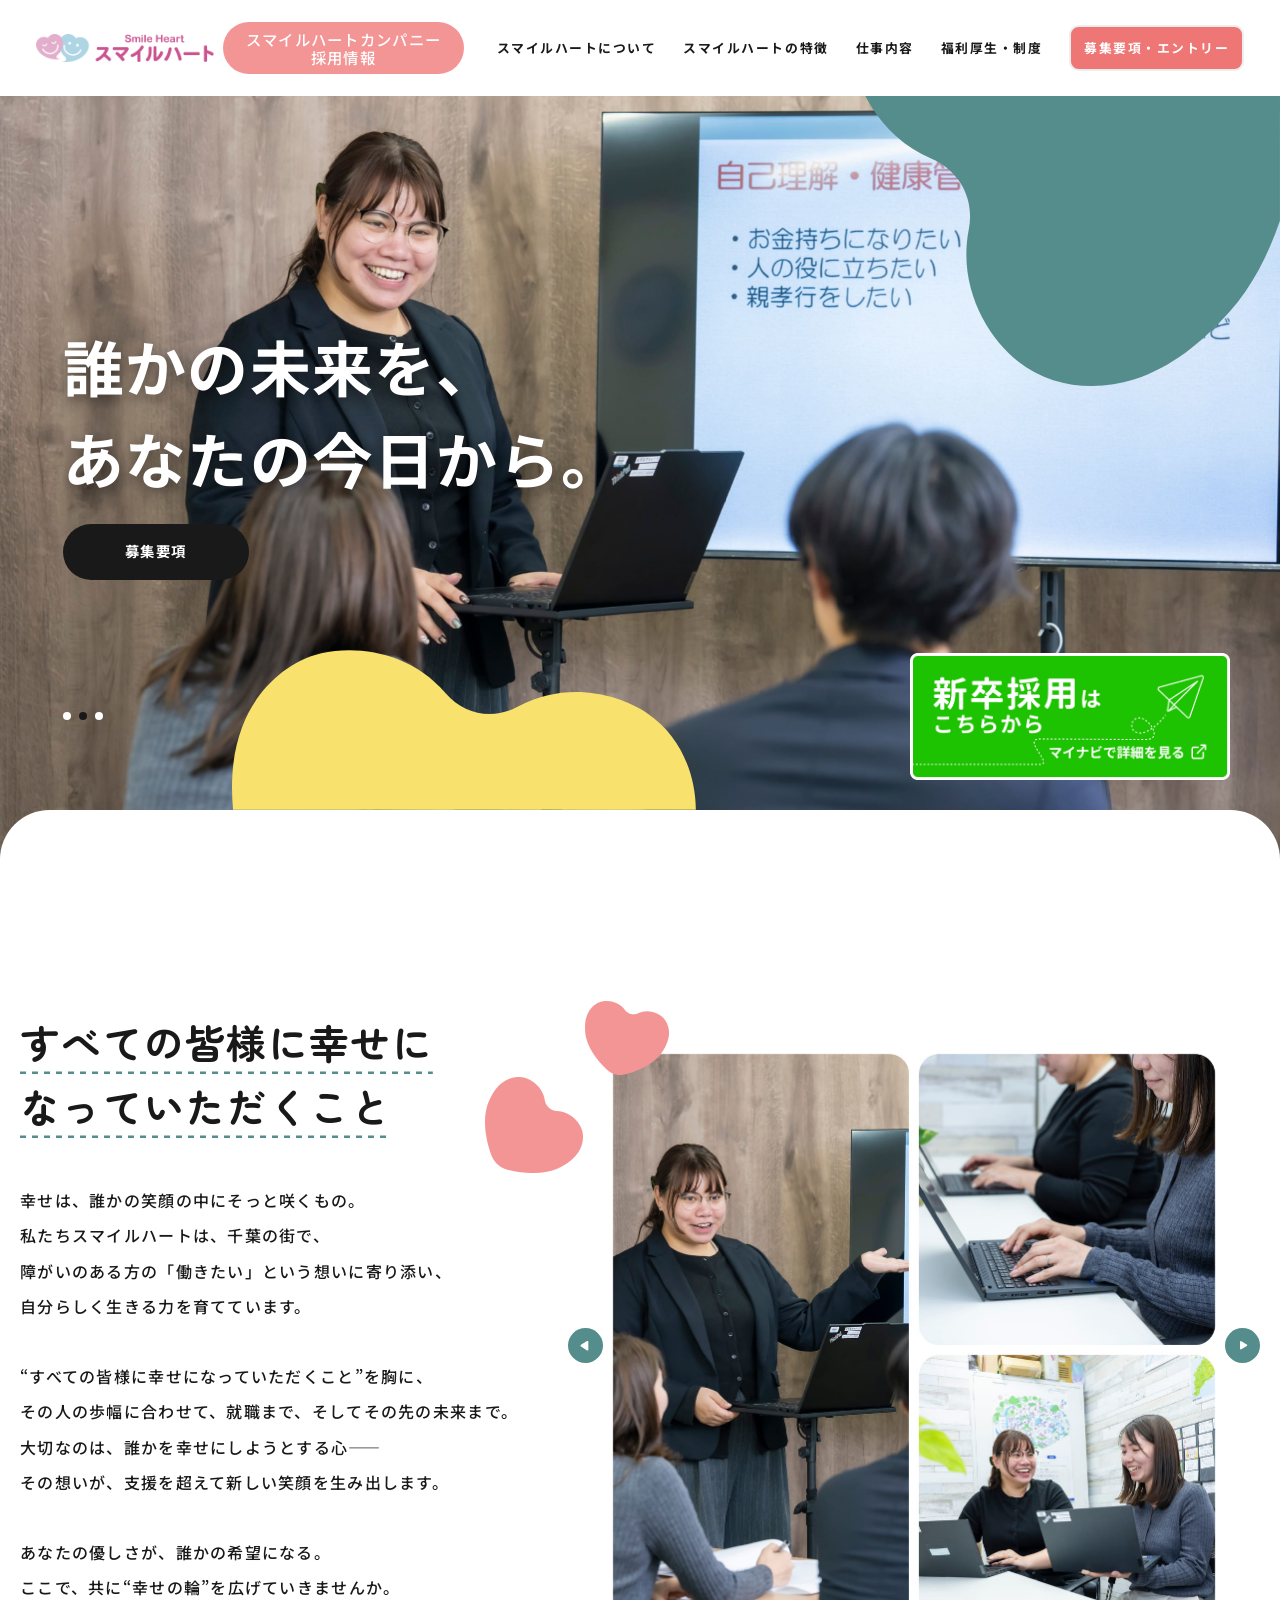
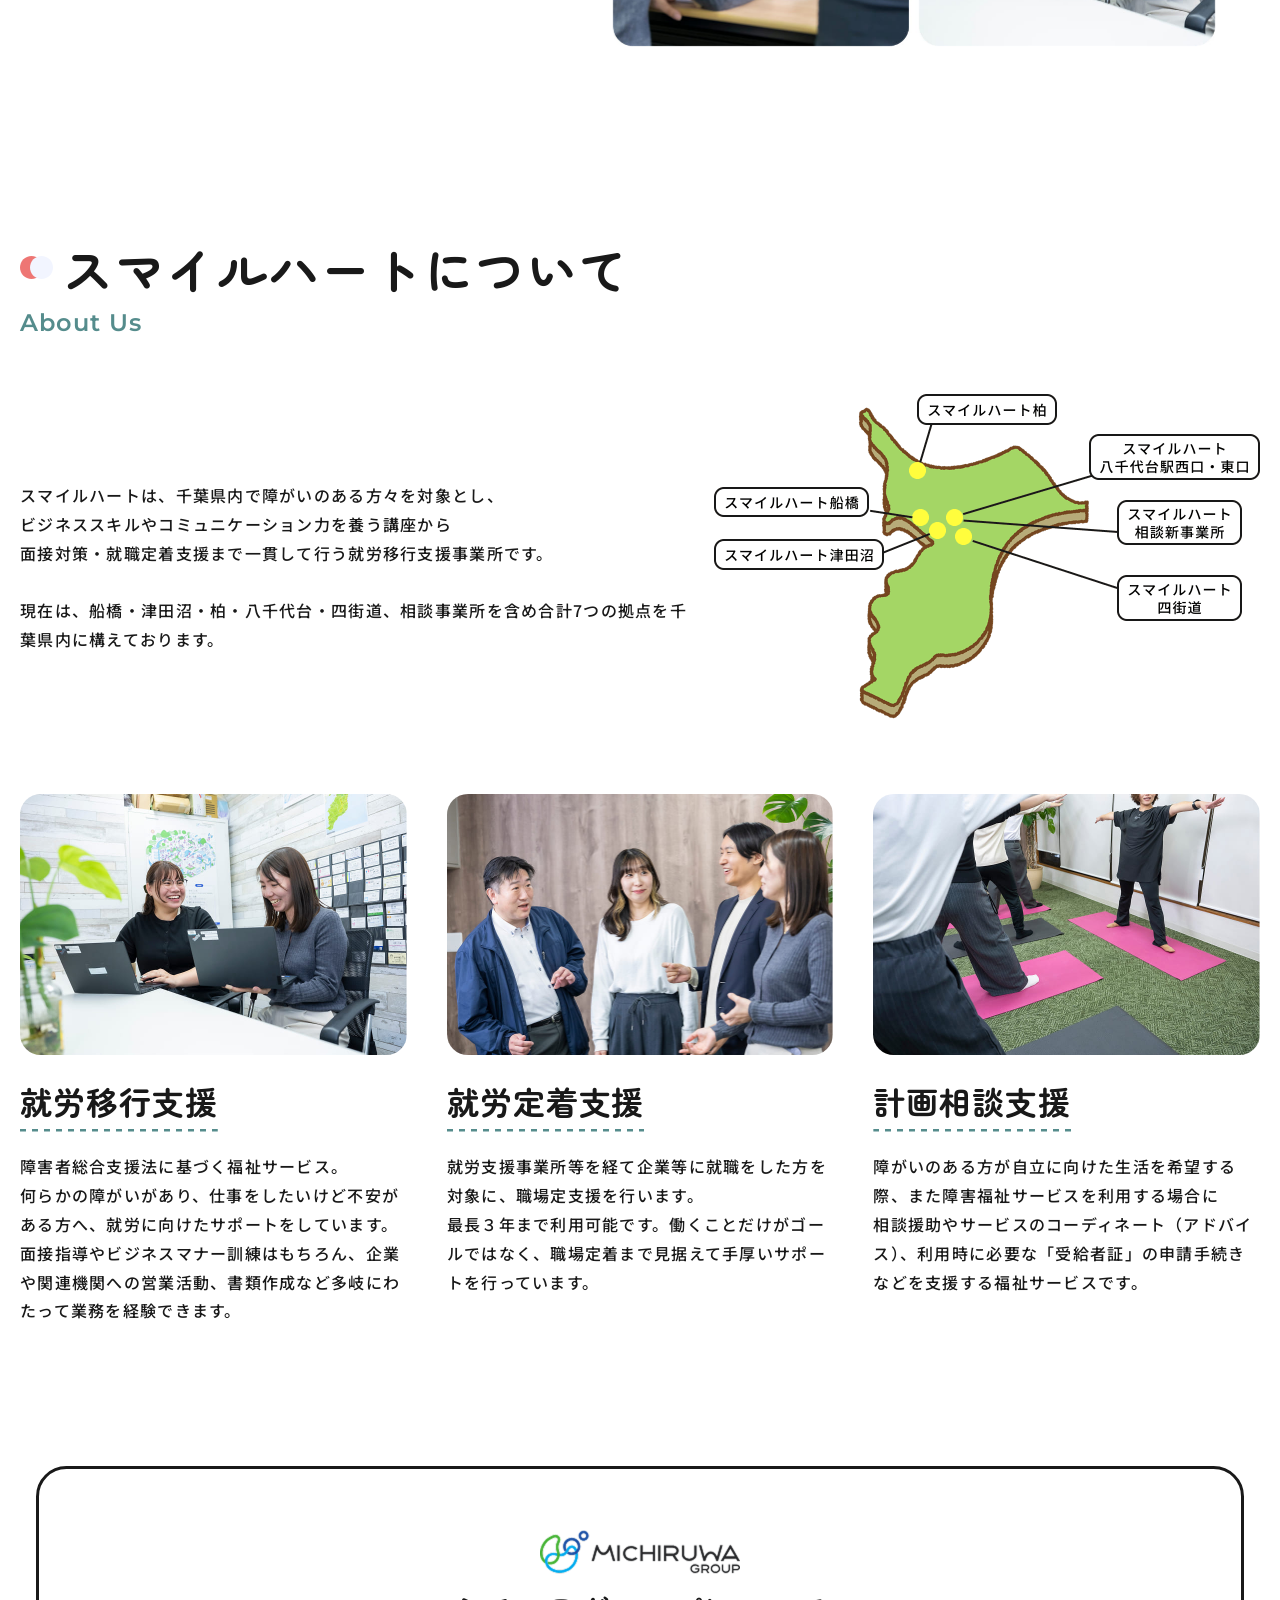
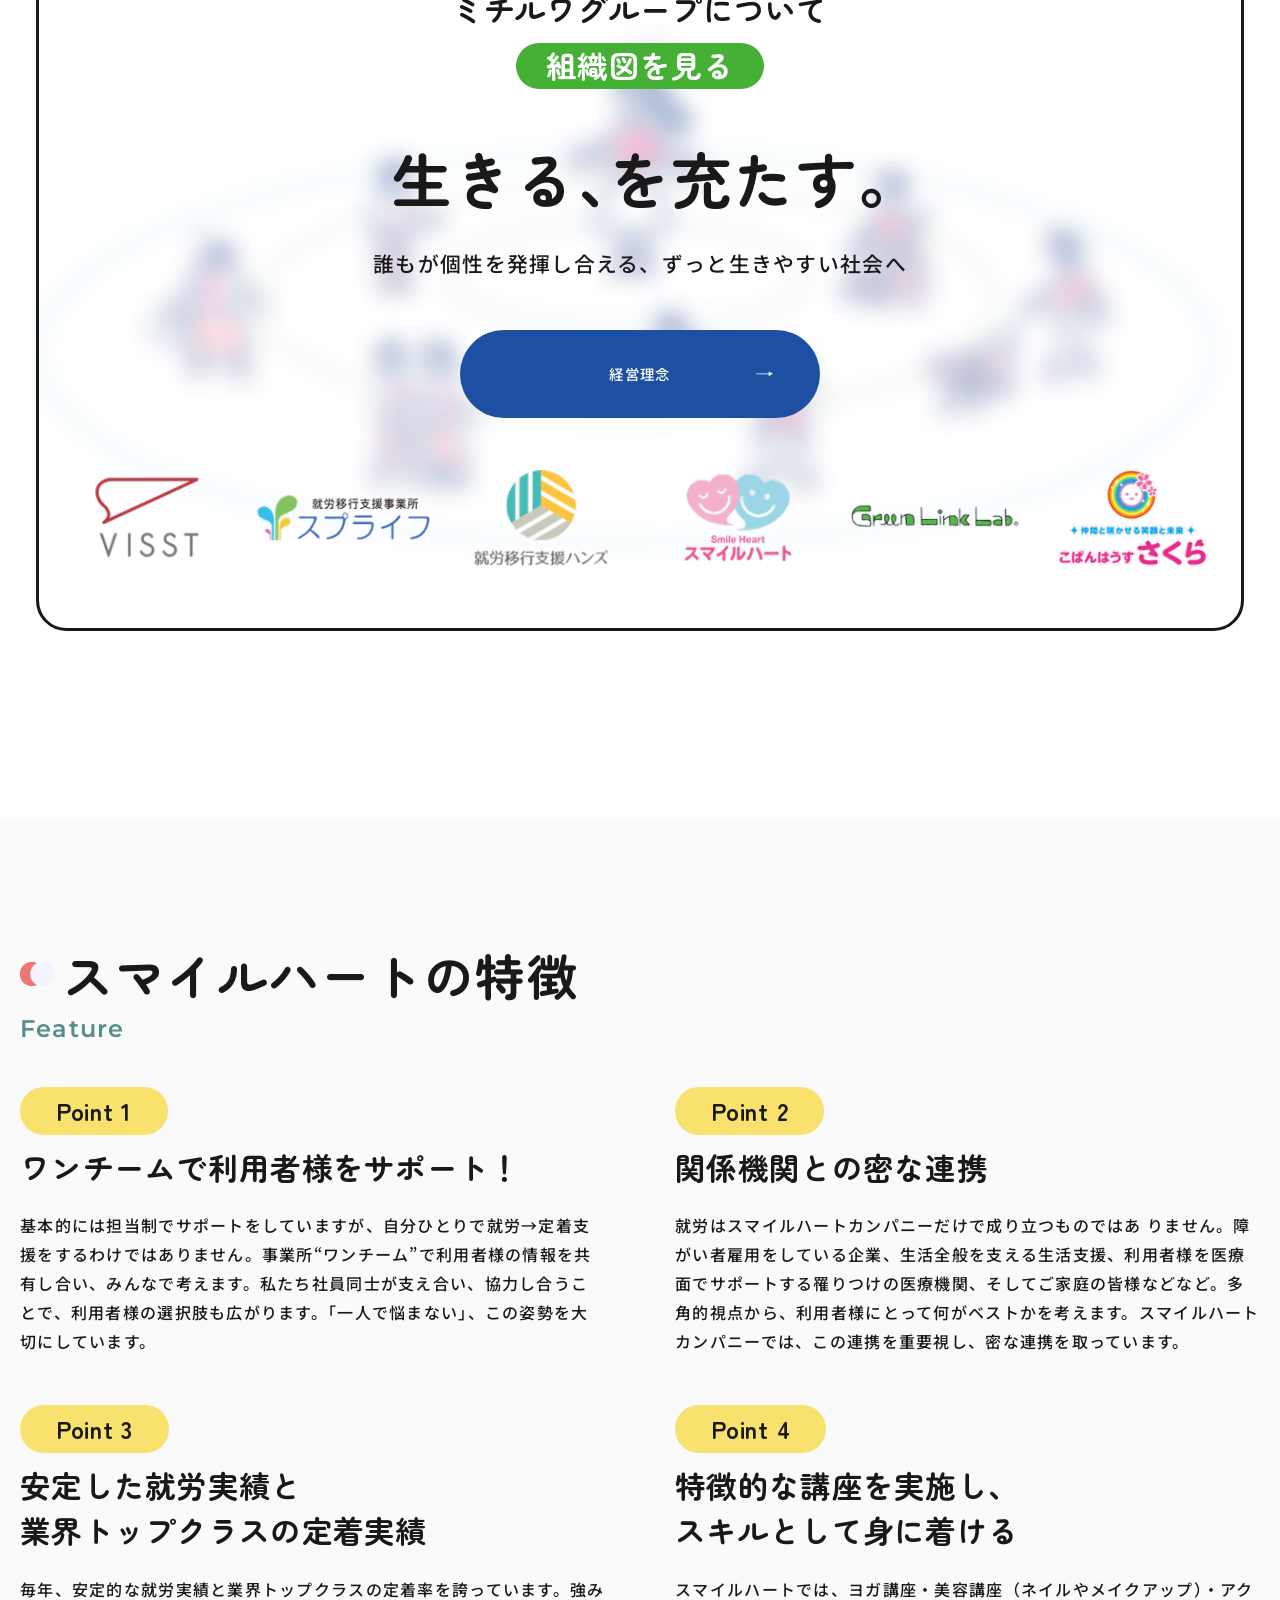
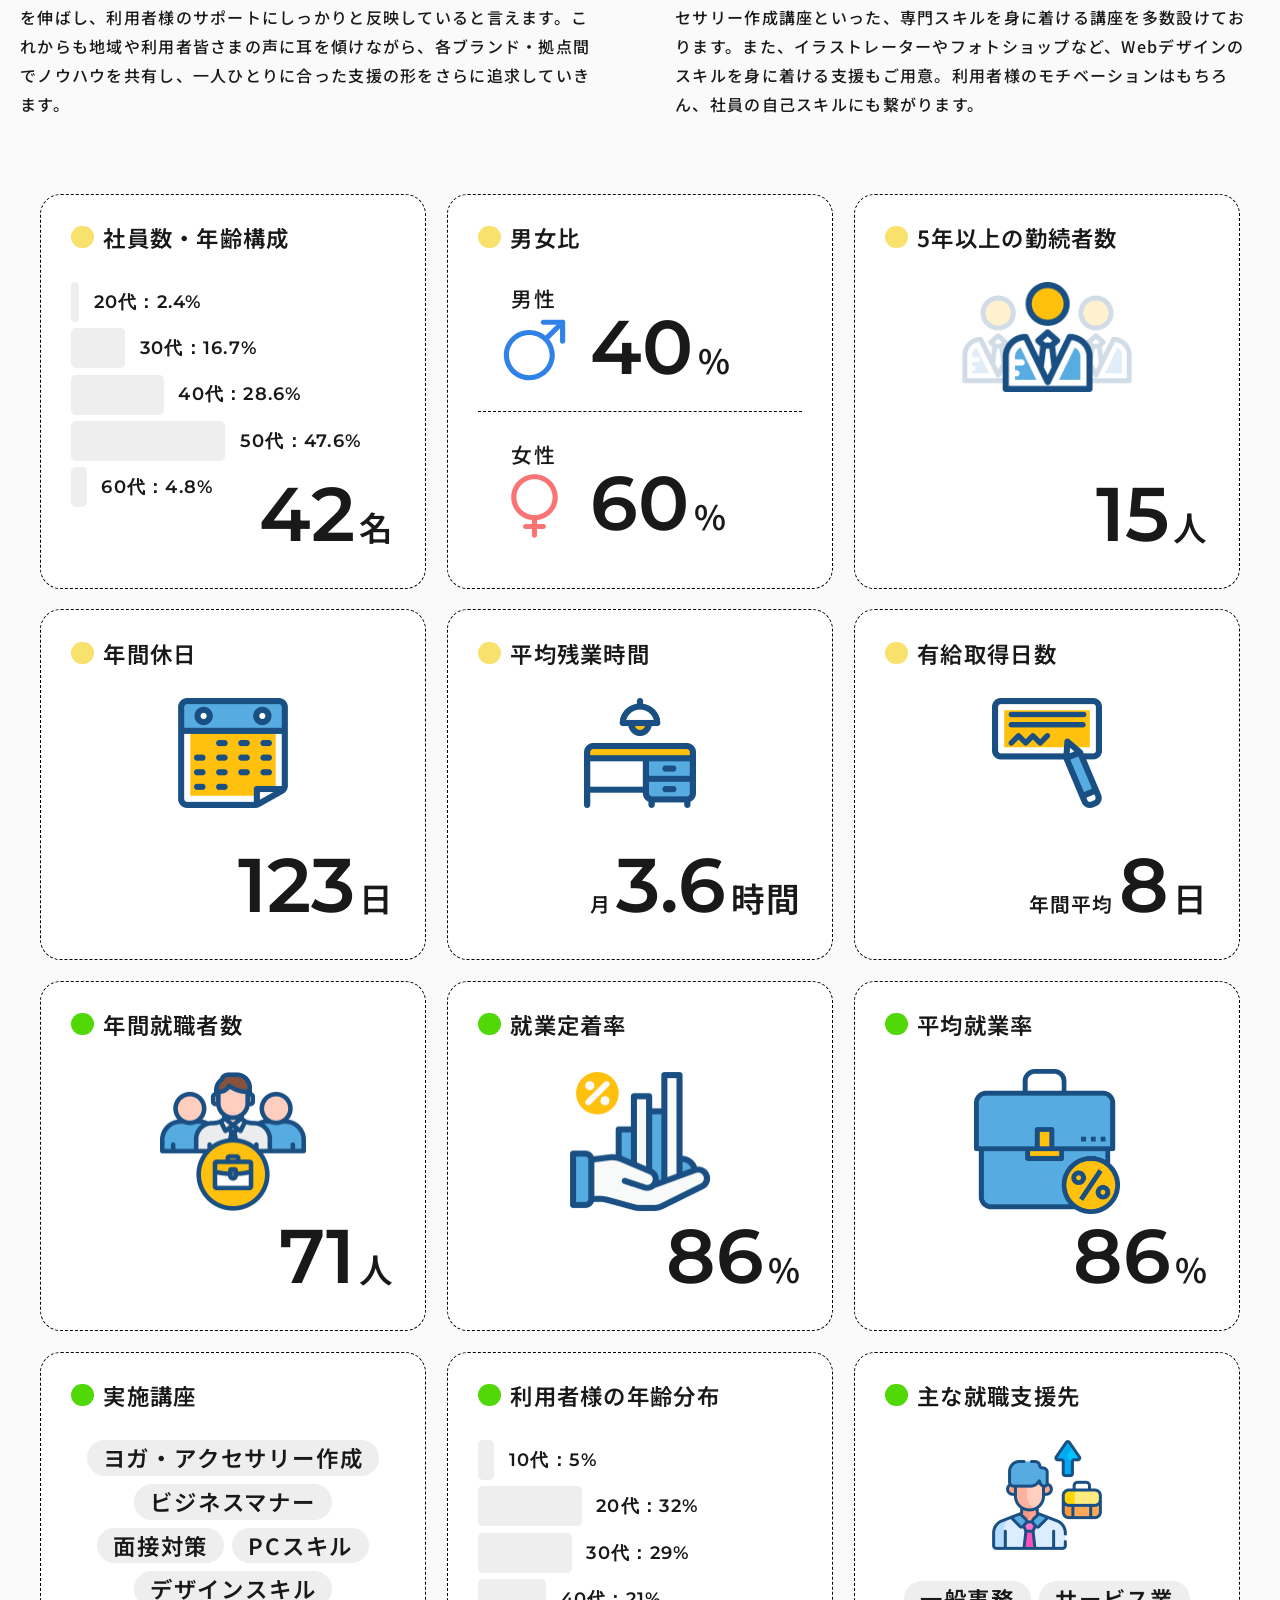
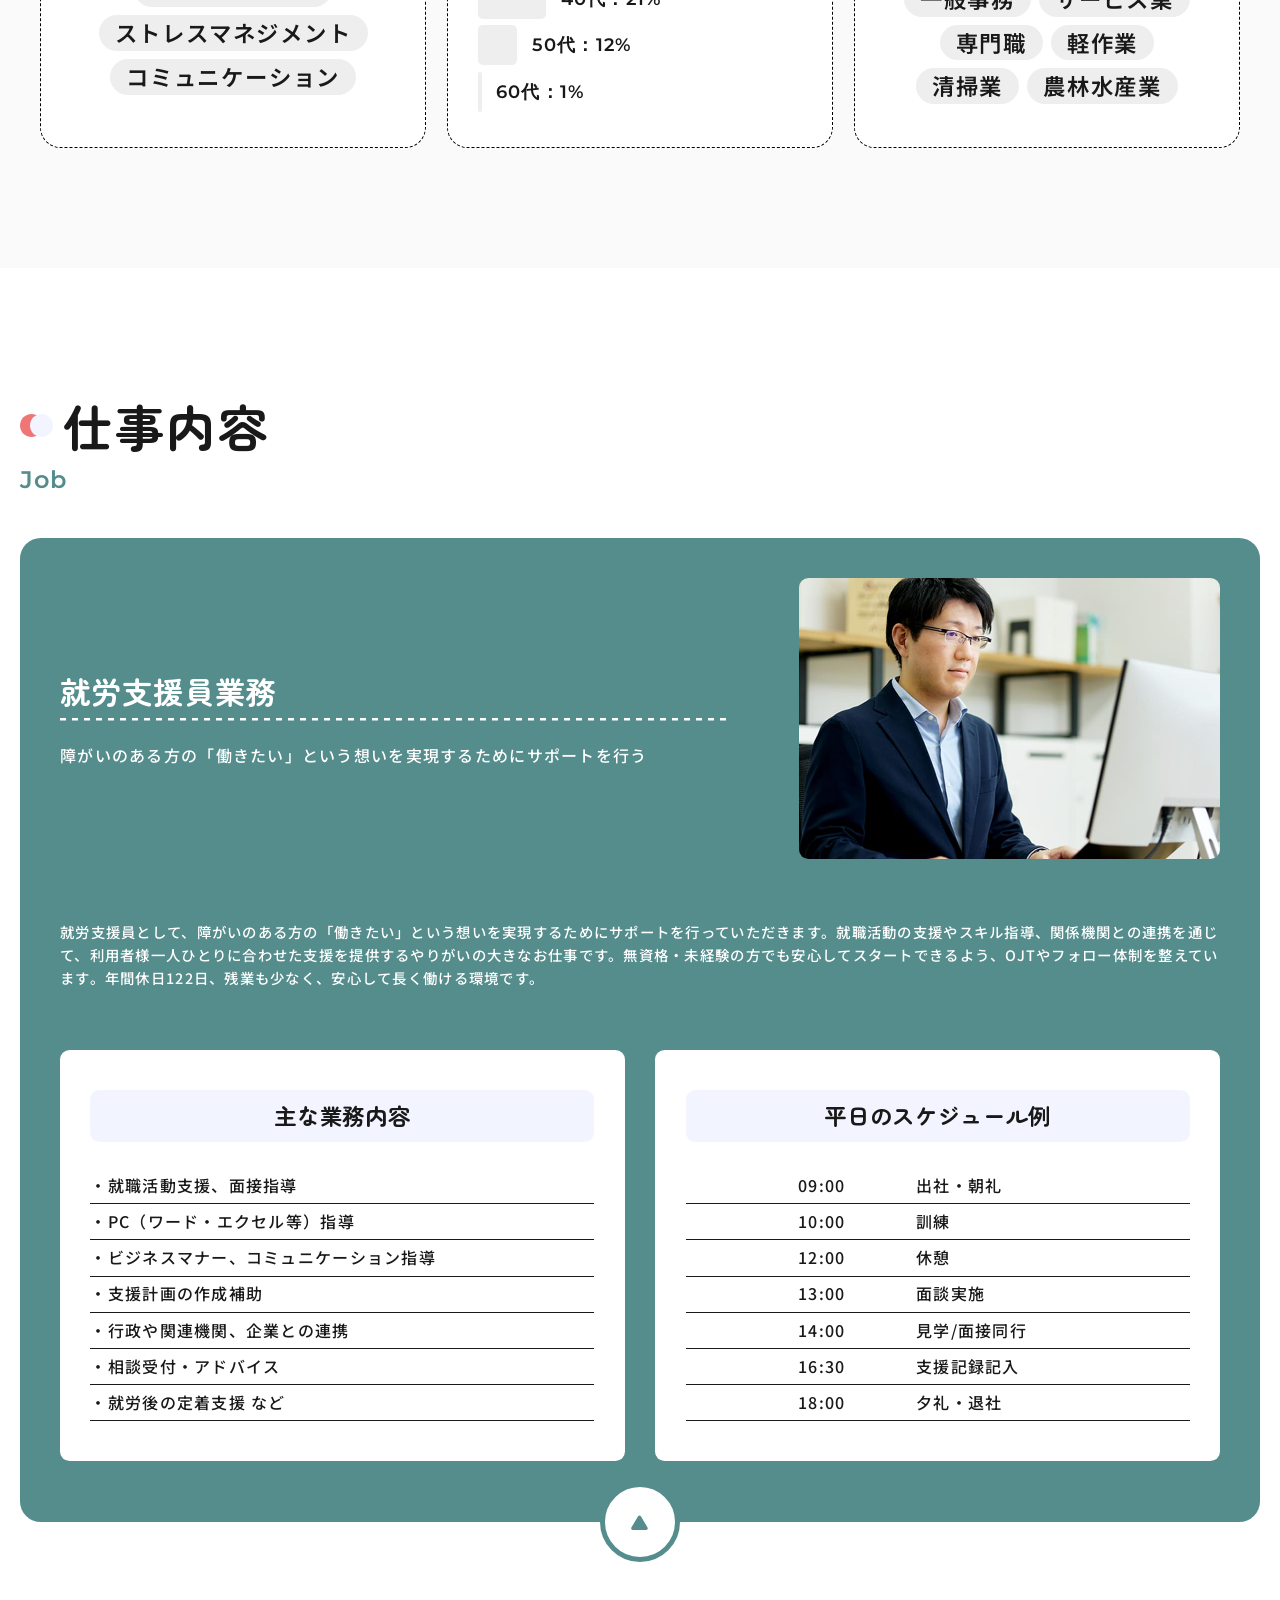
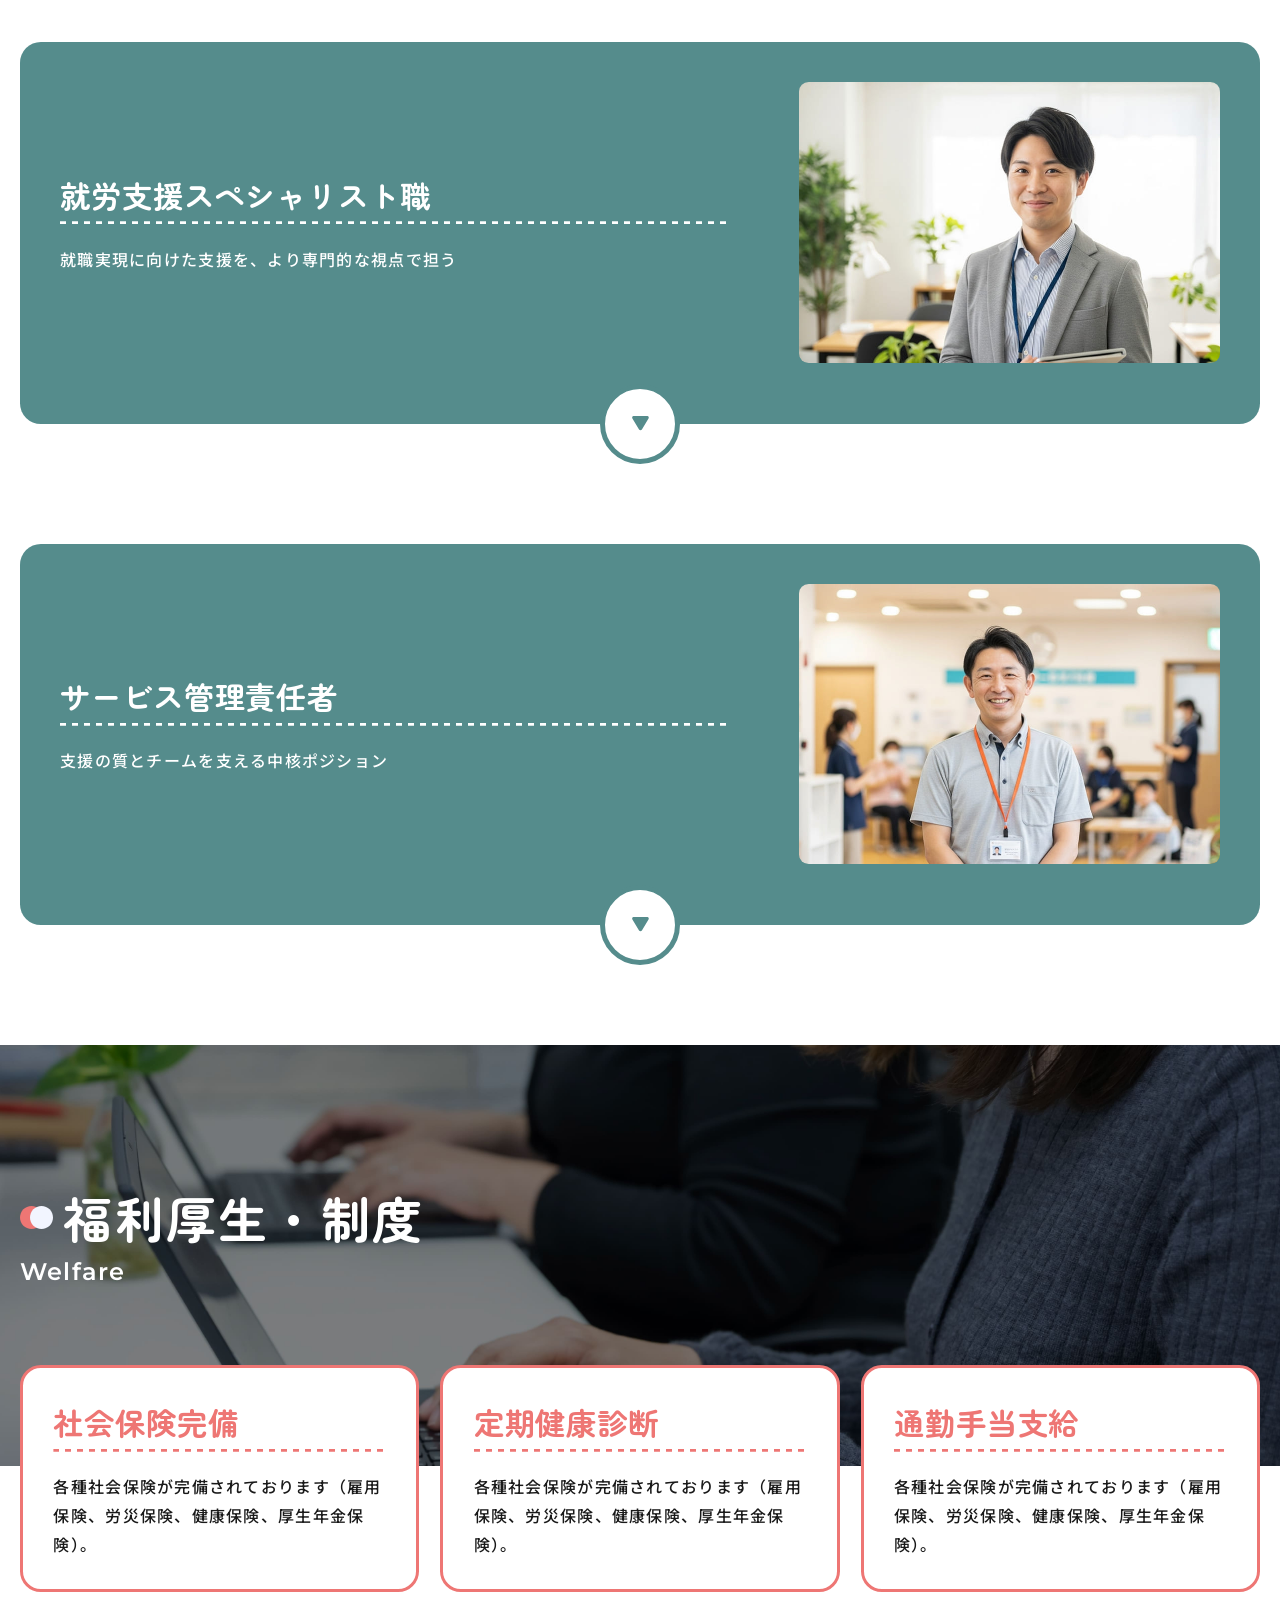
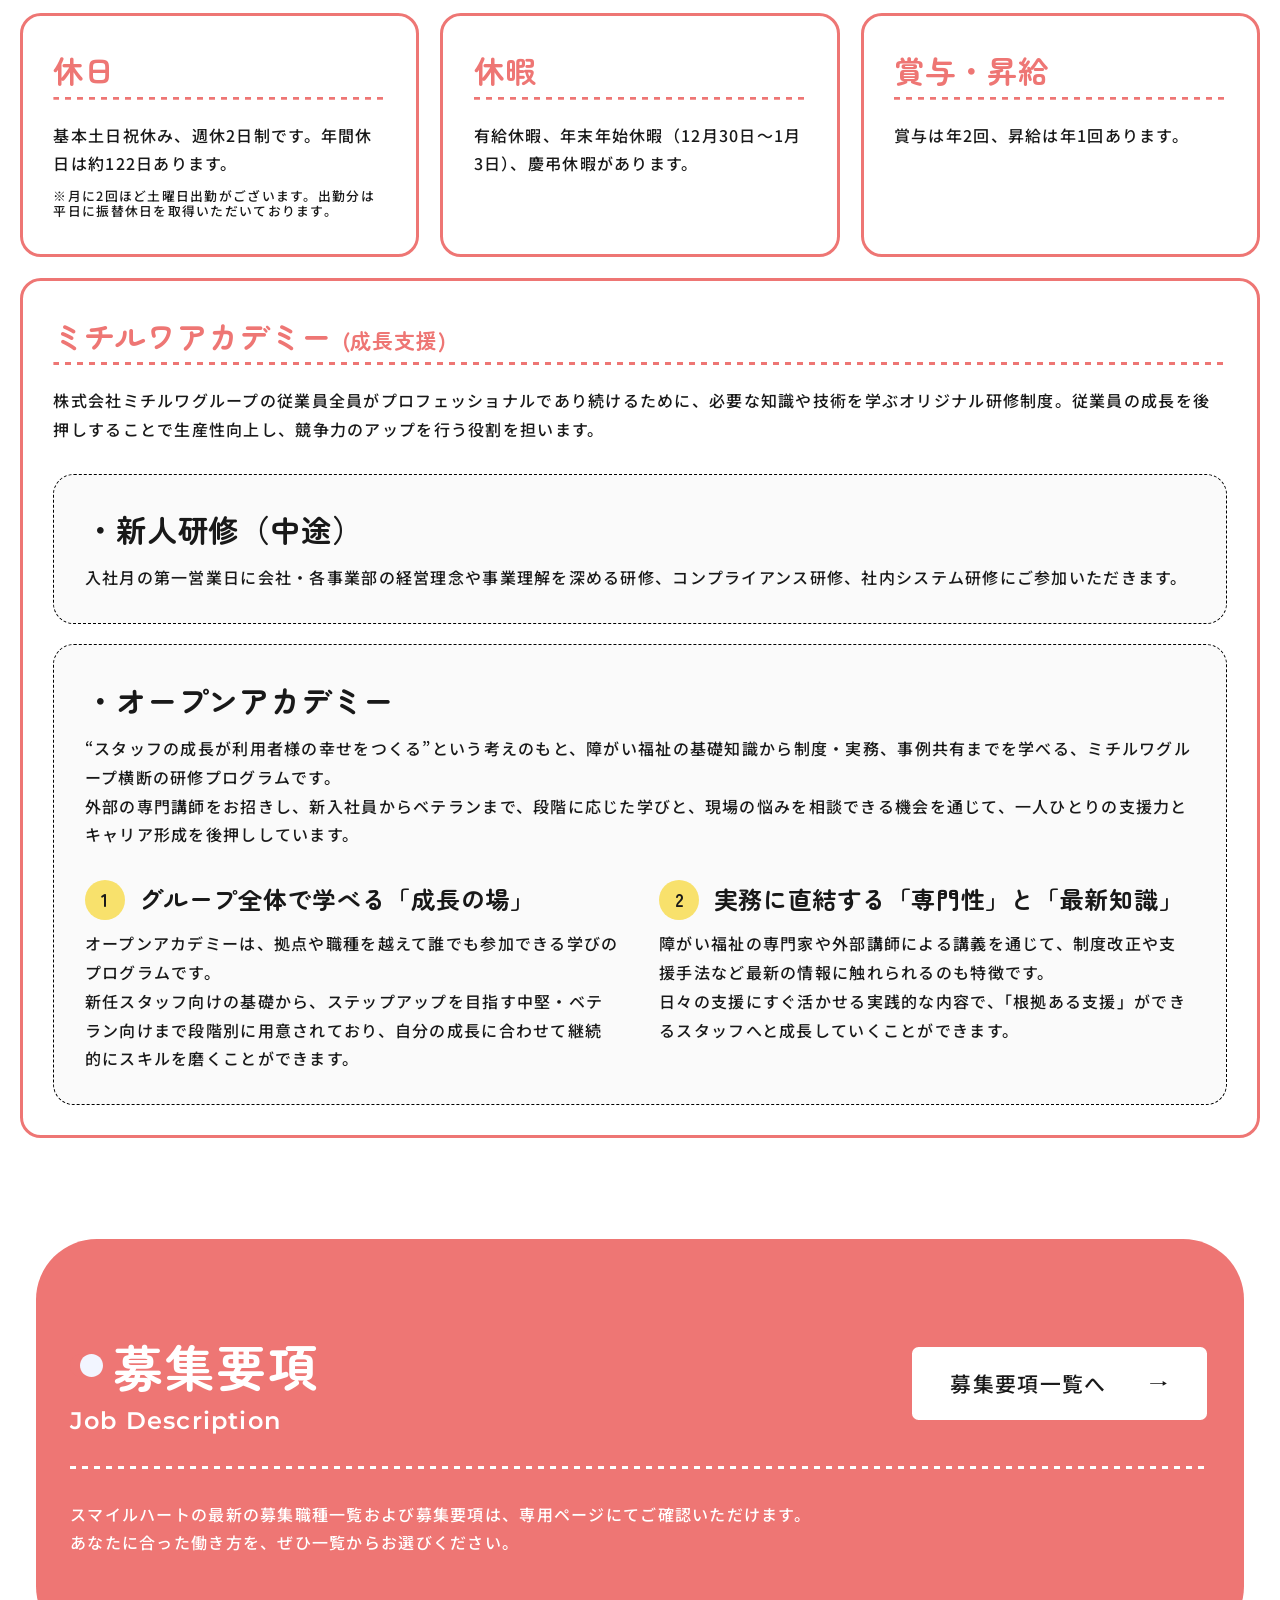
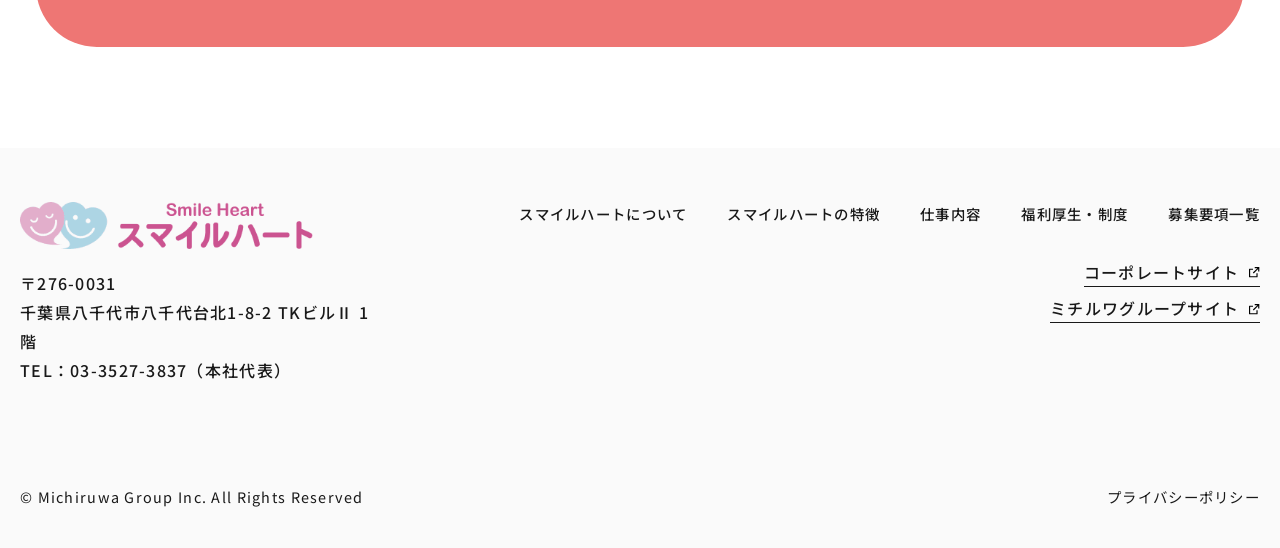
==== commit e6b2a859: "0122_修正取り込み" ====
--- a/smile-heart/index.html
+++ b/smile-heart/index.html
@@ -1,773 +1,1259 @@
 <!DOCTYPE html>
 <html lang="ja">
-
-<head prefix="og: https://ogp.me/ns#">
-  <meta charset="UTF-8">
-  <meta name="viewport" content="width=device-width, initial-scale=1">
-  <title>スマイルハートカンパニー 採用情報</title>
-  <meta name="description" content="">
-  <meta name="keywords" content="">
-
-  <!-- Google Fonts -->
-  <link rel="preconnect" href="https://fonts.googleapis.com">
-  <link rel="preconnect" href="https://fonts.gstatic.com" crossorigin>
-  <link href="https://fonts.googleapis.com/css2?family=Montserrat:ital,wght@0,100..900;1,100..900&family=Noto+Sans+JP:wght@100..900&family=Zen+Maru+Gothic&display=swap" rel="stylesheet">
-
-  <!-- Swiper -->
-  <link rel="stylesheet" href="https://cdn.jsdelivr.net/npm/swiper@11/swiper-bundle.min.css" />
-
-  <link rel="stylesheet" href="./css/lp-style.css">
-</head>
-
-<body id="lp" class="smile_heart">
-
-  <div class="wrapper">
-
-    <header class="header" id="js-header">
-      <div class="header__inner">
-        <a href="#" class="header__logo-wrap">
-          <span class="header__logo-img"><img src="./img/sh_logo_lg.png" alt="スマイルハート" loading="eager" width="292" height="46"></span>
-          <span class="header__logo-text">スマイルハートカンパニー <br class="u-display--sm">採用情報</span>
-        </a>
-        <nav class="header-drawer" id="js-headerDrawer" ontouchstart="">
-          <ul class="header-drawer__menu" id="js-headerDrawerMenu">
-            <li class="header-drawer__menu-item"><a href="#about">スマイルハートについて</a></li>
-            <li class="header-drawer__menu-item"><a href="#service">事業内容</a></li>
-            <li class="header-drawer__menu-item"><a href="#work">仕事内容</a></li>
-            <li class="header-drawer__menu-item"><a href="#benefit">福利厚生・制度</a></li>
-          </ul>
-          <a href="#" class="header-drawer__btn">募集要項・エントリー</a>
-        </nav>
-        <div class="header__toggle" id="js-headerToggle">
-          <span></span>
-          <span></span>
-          <span></span>
+  <head prefix="og: https://ogp.me/ns#">
+    <meta charset="UTF-8" />
+    <meta name="viewport" content="width=device-width, initial-scale=1" />
+    <title>スマイルハートカンパニー 採用情報</title>
+    <meta name="description" content="" />
+    <meta name="keywords" content="" />
+
+    <!-- Google Fonts -->
+    <link rel="preconnect" href="https://fonts.googleapis.com" />
+    <link rel="preconnect" href="https://fonts.gstatic.com" crossorigin />
+    <link
+      href="https://fonts.googleapis.com/css2?family=Montserrat:ital,wght@0,100..900;1,100..900&family=Noto+Sans+JP:wght@100..900&family=Zen+Maru+Gothic&display=swap"
+      rel="stylesheet"
+    />
+
+    <!-- Swiper -->
+    <link
+      rel="stylesheet"
+      href="https://cdn.jsdelivr.net/npm/swiper@11/swiper-bundle.min.css"
+    />
+
+    <link rel="stylesheet" href="./css/lp-style.css" />
+  </head>
+
+  <body id="lp" class="smile_heart">
+    <div class="wrapper">
+      <header class="header" id="js-header">
+        <div class="header__inner">
+          <a href="#" class="header__logo-wrap">
+            <span class="header__logo-img"
+              ><img
+                src="./img/sh_logo_lg.png"
+                alt="スマイルハート"
+                loading="eager"
+                width="292"
+                height="46"
+            /></span>
+            <span class="header__logo-text"
+              >スマイルハートカンパニー
+              <br class="u-display--md" />採用情報</span
+            >
+          </a>
+          <nav class="header-drawer" id="js-headerDrawer" ontouchstart="">
+            <ul class="header-drawer__menu" id="js-headerDrawerMenu">
+              <li class="header-drawer__menu-item">
+                <a href="#about">スマイルハートについて</a>
+              </li>
+              <li class="header-drawer__menu-item">
+                <a href="#feature">スマイルハートの特徴</a>
+              </li>
+              <li class="header-drawer__menu-item">
+                <a href="#job">仕事内容</a>
+              </li>
+              <li class="header-drawer__menu-item">
+                <a href="#welfare">福利厚生・制度</a>
+              </li>
+            </ul>
+            <a
+              href="https://hrmos.co/pages/michiruwa/jobs?category=2131999978842607620"
+              target="_blank"
+              rel="noopener noreferrer"
+              class="header-drawer__btn"
+              >募集要項・エントリー</a
+            >
+          </nav>
+          <div class="header__toggle" id="js-headerToggle">
+            <span></span>
+            <span></span>
+            <span></span>
+          </div>
         </div>
-      </div>
-    </header>
-
-    <main class="content-container">
-
-      <section class="mv">
-        <div class="sh-mv__object01"></div>
-        <div class="sh-mv__object02"></div>
-        <div class="sh-mv__slider swiper" id="js-mvSlider">
-          <div class="swiper-wrapper">
-            <div class="sh-mv__slide swiper-slide"><img src="./img/sh-mv_img01.jpg" alt="" loading="eager"></div>
-            <div class="sh-mv__slide swiper-slide"><img src="./img/sh-mv_img02.jpg" alt="" loading="eager"></div>
-            <div class="sh-mv__slide swiper-slide"><img src="./img/sh-mv_img03.jpg" alt="" loading="eager"></div>
-          </div>
-          <div class="swiper-pagination"></div>
-        </div>
-        <div class="sh-mv__content mv__content">
-          <h1 class="sh-mv__catch js-anime c-fadein-anime">誰かの未来を、<br>あなたの今日から。</h1>
-          <div class="btn__wrap -left js-anime c-fadein-anime">
-            <a href="#" class="sh-mv__btn">募集要項</a>
-          </div>
-        </div>
-        <a href="#" class="mv__banner js-anime c-fadein-anime"><img src="./img/recruit_banner.png" alt="新卒採用はこちらから" loading="eager"></a>
-      </section>
-
-      <section class="intro">
-        <div class="container">
-          <div class="sh-intro__body intro__body">
-            <div class="intro__content">
-              <div class="sh-intro__object js-anime c-slidein-anime"></div>
-              <h2 class="intro__heading js-anime"><span>すべての皆様に幸せに</span><span>なっていただくこと</span></h2>
-              <p class="intro__desc sentence js-anime c-fadein-anime">
-                幸せは、誰かの笑顔の中にそっと咲くもの。<br>
-                私たちスマイルハートは、千葉の街で、<br>
-                障がいのある方の「働きたい」という想いに寄り添い、<br class="u-hidden--sm">自分らしく生きる力を育てています。
+      </header>
+
+      <main class="content-container">
+        <section class="mv">
+          <div class="sh-mv__object01"></div>
+          <div class="sh-mv__object02"></div>
+          <div class="sh-mv__slider swiper" id="js-mvSlider">
+            <div class="swiper-wrapper">
+              <div class="sh-mv__slide swiper-slide">
+                <img src="./img/sh-mv_img01.jpg" alt="" loading="eager" />
+              </div>
+              <div class="sh-mv__slide swiper-slide">
+                <img src="./img/sh-mv_img02.jpg" alt="" loading="eager" />
+              </div>
+              <div class="sh-mv__slide swiper-slide">
+                <img src="./img/sh-mv_img03.jpg" alt="" loading="eager" />
+              </div>
+            </div>
+            <div class="swiper-pagination"></div>
+          </div>
+          <div class="sh-mv__content mv__content">
+            <h1 class="sh-mv__catch js-anime c-fadein-anime">
+              誰かの未来を、<br />あなたの今日から。
+            </h1>
+            <div class="btn__wrap -left js-anime c-fadein-anime">
+              <a
+                href="https://hrmos.co/pages/michiruwa/jobs?category=2131999978842607620"
+                target="_blank"
+                rel="noopener noreferrer"
+                class="sh-mv__btn"
+                >募集要項</a
+              >
+            </div>
+          </div>
+          <a
+            href="https://hrmos.co/pages/michiruwa/jobs?jobType=NWGR&category=2131999978842607620"
+            target="_blank"
+            rel="noopener noreferrer"
+            class="mv__banner js-anime c-fadein-anime"
+            ><img
+              src="./img/recruit_banner.png"
+              alt="新卒採用はこちらから"
+              loading="eager"
+          /></a>
+        </section>
+
+        <section class="intro">
+          <div class="container">
+            <div class="sh-intro__body intro__body">
+              <div class="intro__content">
+                <div class="sh-intro__object js-anime c-slidein-anime"></div>
+                <h2 class="intro__heading js-anime">
+                  <span>すべての皆様に幸せに</span
+                  ><span>なっていただくこと</span>
+                </h2>
+                <p class="intro__desc sentence js-anime c-fadein-anime">
+                  幸せは、誰かの笑顔の中にそっと咲くもの。<br />
+                  私たちスマイルハートは、千葉の街で、<br />
+                  障がいのある方の「働きたい」という想いに寄り添い、<br
+                    class="u-hidden--sm"
+                  />自分らしく生きる力を育てています。
+                </p>
+                <p class="intro__desc sentence js-anime c-fadein-anime">
+                  “すべての皆様に幸せになっていただくこと”を胸に、<br
+                    class="u-hidden--sm"
+                  />その人の歩幅に合わせて、就職まで、そしてその先の未来まで。<br />
+                  大切なのは、誰かを幸せにしようとする心――<br />
+                  その想いが、支援を超えて新しい笑顔を生み出します。
+                </p>
+                <p class="intro__desc sentence js-anime c-fadein-anime">
+                  あなたの優しさが、誰かの希望になる。<br />
+                  ここで、共に“幸せの輪”を広げていきませんか。
+                </p>
+              </div>
+              <div class="sh-intro__slider swiper" id="js-introSlider">
+                <div class="swiper-wrapper">
+                  <div class="sh-intro__slide swiper-slide">
+                    <img
+                      src="./img/sh-intro-slide01_img.jpg"
+                      alt=""
+                      loading="lazy"
+                    />
+                  </div>
+                  <div class="sh-intro__slide swiper-slide">
+                    <img
+                      src="./img/sh-intro-slide02_img.jpg"
+                      alt=""
+                      loading="lazy"
+                    />
+                  </div>
+                  <div class="sh-intro__slide swiper-slide">
+                    <img
+                      src="./img/sh-intro-slide03_img.jpg"
+                      alt=""
+                      loading="lazy"
+                    />
+                  </div>
+                </div>
+                <div class="swiper-button-prev"></div>
+                <div class="swiper-button-next"></div>
+              </div>
+            </div>
+          </div>
+        </section>
+
+        <section class="about" id="about">
+          <div class="container">
+            <div class="symbol-heading js-anime c-fadein-anime">
+              <h2 class="symbol-heading__main-title">スマイルハートについて</h2>
+              <span class="symbol-heading__sub-title">about us</span>
+            </div>
+            <div class="about__body">
+              <div class="about__content">
+                <p class="sentence js-anime c-fadein-anime">
+                  スマイルハートは、千葉県内で障がいのある方々を対象とし、<br
+                    class="u-hidden--sm"
+                  />ビジネススキルやコミュニケーション力を養う講座から<br
+                    class="u-hidden--sm"
+                  />面接対策・就職定着支援まで一貫して行う就労移行支援事業所です。
+                </p>
+                <p class="sentence js-anime c-fadein-anime">
+                  現在は、船橋・津田沼・柏・八千代台・四街道、相談事業所を含め合計7つの拠点を千葉県内に構えております。
+                </p>
+              </div>
+              <figure class="about__img">
+                <img src="./img/sh-about_img.png" alt="" loading="lazy" />
+              </figure>
+            </div>
+          </div>
+        </section>
+
+        <section class="service" id="service">
+          <div class="container">
+            <div class="symbol-heading" style="display: none">
+              <h2 class="symbol-heading__main-title">事業内容</h2>
+              <span class="symbol-heading__sub-title">service</span>
+            </div>
+            <ul class="service__list">
+              <li class="service__item js-anime c-slidein-anime">
+                <div class="service__img">
+                  <img
+                    src="./img/sh-service-item01_img.jpg"
+                    alt=""
+                    loading="lazy"
+                  />
+                </div>
+                <h3 class="service__title underline-heading">就労移行支援</h3>
+                <p class="sentence">
+                  障害者総合支援法に基づく福祉サービス。<br />
+                  何らかの障がいがあり、仕事をしたいけど不安がある方へ、就労に向けたサポートをしています。<br />
+                  面接指導やビジネスマナー訓練はもちろん、企業や関連機関への営業活動、書類作成など多岐にわたって業務を経験できます。
+                </p>
+              </li>
+              <li
+                class="service__item js-anime c-slidein-anime -delay02_only_desktop"
+              >
+                <div class="service__img">
+                  <img
+                    src="./img/sh-service-item02_img.jpg"
+                    alt=""
+                    loading="lazy"
+                  />
+                </div>
+                <h3 class="service__title underline-heading">就労定着支援</h3>
+                <p class="sentence">
+                  就労支援事業所等を経て企業等に就職をした方を対象に、職場定支援を行います。<br />
+                  最長３年まで利用可能です。働くことだけがゴールではなく、職場定着まで見据えて手厚いサポートを行っています。
+                </p>
+              </li>
+              <li
+                class="service__item js-anime c-slidein-anime -delay04_only_desktop"
+              >
+                <div class="service__img">
+                  <img
+                    src="./img/sh-service-item03_img.jpg"
+                    alt=""
+                    loading="lazy"
+                  />
+                </div>
+                <h3 class="service__title underline-heading">計画相談支援</h3>
+                <p class="sentence">
+                  障がいのある方が自立に向けた生活を希望する際、また障害福祉サービスを利用する場合に<br />
+                  相談援助やサービスのコーディネート（アドバイス）、利用時に必要な「受給者証」の申請手続きなどを支援する福祉サービスです。
+                </p>
+              </li>
+            </ul>
+          </div>
+        </section>
+
+        <section class="group js-anime c-fadein-anime">
+          <div class="container">
+            <div class="group__header">
+              <p class="group__logo">
+                <img
+                  src="./img/michiruwa_logo.png"
+                  alt="MICHIRUWA GROUP"
+                  loading="lazy"
+                />
               </p>
-              <p class="intro__desc sentence js-anime c-fadein-anime">
-                “すべての皆様に幸せになっていただくこと”を胸に、<br class="u-hidden--sm">その人の歩幅に合わせて、就職まで、そしてその先の未来まで。<br>
-                大切なのは、誰かを幸せにしようとする心――<br>
-                その想いが、支援を超えて新しい笑顔を生み出します。
+              <h2 class="group__heading">ミチルワグループについて</h2>
+              <div
+                class="group__popup-btn js-modalOpen"
+                data-modal-target="group_modal"
+              >
+                組織図を見る
+              </div>
+            </div>
+            <div class="group__body">
+              <p class="group__catch01">生きる､を充たす｡</p>
+              <p class="group__catch02">
+                誰もが個性を発揮し合える、<br
+                  class="u-display--sm"
+                />ずっと生きやすい社会へ
               </p>
-              <p class="intro__desc sentence js-anime c-fadein-anime">
-                あなたの優しさが、誰かの希望になる。<br>
-                ここで、共に“幸せの輪”を広げていきませんか。
+              <div class="btn__wrap">
+                <a
+                  href="https://michiruwa.co.jp/about/philosophy/"
+                  target="_blank"
+                  rel="noopener noreferrer"
+                  class="group__btn"
+                  >経営理念️</a
+                >
+              </div>
+            </div>
+            <ul class="group__list">
+              <li class="group__item">
+                <img src="./img/visst_logo.png" alt="VISST" loading="lazy" />
+              </li>
+              <li class="group__item">
+                <img
+                  src="./img/splife_logo.png"
+                  alt="就労移行支援事務所スプライフ"
+                  loading="lazy"
+                />
+              </li>
+              <li class="group__item">
+                <img
+                  src="./img/hands_logo.png"
+                  alt="就労移行支援ハンズ"
+                  loading="lazy"
+                />
+              </li>
+              <li class="group__item">
+                <img
+                  src="./img/sh_logo.png"
+                  alt="スマイルハート"
+                  loading="lazy"
+                />
+              </li>
+              <li class="group__item">
+                <img
+                  src="./img/gll_logo.png"
+                  alt="Green Link Lab."
+                  loading="lazy"
+                />
+              </li>
+              <li class="group__item">
+                <img
+                  src="./img/sakura_logo.png"
+                  alt="こぱんはうすさくら"
+                  loading="lazy"
+                />
+              </li>
+            </ul>
+          </div>
+        </section>
+
+        <section class="feature" id="feature">
+          <div class="container">
+            <div class="symbol-heading js-anime c-fadein-anime">
+              <h2 class="symbol-heading__main-title">スマイルハートの特徴</h2>
+              <span class="symbol-heading__sub-title">Feature</span>
+            </div>
+            <div class="feature-point">
+              <ul class="feature-point__list">
+                <li
+                  class="feature-point__item js-anime c-slidein-anime -delay02_only_desktop"
+                >
+                  <span class="feature-point__count">Point 1</span>
+                  <h3 class="feature-point__title">
+                    ワンチームで利用者様をサポート！
+                  </h3>
+                  <p class="sentence">
+                    基本的には担当制でサポートをしていますが、自分ひとりで就労→定着支援をするわけではありません。事業所“ワンチーム”で利用者様の情報を共有し合い、みんなで考えます。私たち社員同士が支え合い、協力し合うことで、利用者様の選択肢も広がります。「一人で悩まない」、この姿勢を大切にしています。
+                  </p>
+                </li>
+                <li
+                  class="feature-point__item js-anime c-slidein-anime -delay04_only_desktop"
+                >
+                  <span class="feature-point__count">Point 2</span>
+                  <h3 class="feature-point__title">関係機関との密な連携</h3>
+                  <p class="sentence">
+                    就労はスマイルハートカンパニーだけで成り立つものではあ
+                    りません。障がい者雇用をしている企業、生活全般を支える生活支援、利用者様を医療面でサポートする罹りつけの医療機関、そしてご家庭の皆様などなど。多角的視点から、利用者様にとって何がベストかを考えます。スマイルハートカンパニーでは、この連携を重要視し、密な連携を取っています。
+                  </p>
+                </li>
+                <li
+                  class="feature-point__item js-anime c-slidein-anime -delay06_only_desktop"
+                >
+                  <span class="feature-point__count">Point 3</span>
+                  <h3 class="feature-point__title">
+                    安定した就労実績と<br />業界トップクラスの定着実績
+                  </h3>
+                  <p class="sentence">
+                    毎年、安定的な就労実績と業界トップクラスの定着率を誇っています。強みを伸ばし、利用者様のサポートにしっかりと反映していると言えます。これからも地域や利用者皆さまの声に耳を傾けながら、各ブランド・拠点間でノウハウを共有し、一人ひとりに合った支援の形をさらに追求していきます。
+                  </p>
+                </li>
+                <li
+                  class="feature-point__item js-anime c-slidein-anime -delay08_only_desktop"
+                >
+                  <span class="feature-point__count">Point 4</span>
+                  <h3 class="feature-point__title">
+                    特徴的な講座を実施し、<br />スキルとして身に着ける
+                  </h3>
+                  <p class="sentence">
+                    スマイルハートでは、ヨガ講座・美容講座（ネイルやメイクアップ）・アクセサリー作成講座といった、専門スキルを身に着ける講座を多数設けております。また、イラストレーターやフォトショップなど、Webデザインのスキルを身に着ける支援もご用意。利用者様のモチベーションはもちろん、社員の自己スキルにも繋がります。
+                  </p>
+                </li>
+              </ul>
+            </div>
+            <div class="feature-num">
+              <ul class="feature-num__list">
+                <li class="feature-num__item js-anime c-fadein-anime">
+                  <h3 class="feature-num__title">社員数・年齢構成</h3>
+                  <figure class="feature-num__graph-wrap">
+                    <div class="feature-num__graph">
+                      <div class="-bar" style="--per: 2.4"></div>
+                      <p class="-text">20代：2.4%</p>
+                    </div>
+                    <div class="feature-num__graph">
+                      <div class="-bar" style="--per: 16.7"></div>
+                      <p class="-text">30代：16.7%</p>
+                    </div>
+                    <div class="feature-num__graph">
+                      <div class="-bar" style="--per: 28.6"></div>
+                      <p class="-text">40代：28.6%</p>
+                    </div>
+                    <div class="feature-num__graph">
+                      <div class="-bar" style="--per: 47.6"></div>
+                      <p class="-text">50代：47.6%</p>
+                    </div>
+                    <div class="feature-num__graph">
+                      <div class="-bar" style="--per: 4.8"></div>
+                      <p class="-text">60代：4.8%</p>
+                    </div>
+                  </figure>
+                  <p class="feature-num__count">
+                    <span class="-num">42</span>名
+                  </p>
+                </li>
+                <li class="feature-num__item js-anime c-fadein-anime">
+                  <h3 class="feature-num__title">男女比</h3>
+                  <div class="feature-num__row">
+                    <span class="feature-num__ico" data-cap="男性"
+                      ><img
+                        src="./img/man_ico.svg"
+                        alt="男性"
+                        loading="lazy"
+                        width="70"
+                        height="70"
+                    /></span>
+                    <p class="feature-num__count">
+                      <span class="-num">40</span>%
+                    </p>
+                  </div>
+                  <div class="feature-num__row">
+                    <span class="feature-num__ico" data-cap="女性"
+                      ><img
+                        src="./img/woman_ico.svg"
+                        alt="女性"
+                        loading="lazy"
+                        width="70"
+                        height="70"
+                    /></span>
+                    <p class="feature-num__count">
+                      <span class="-num">60</span>%
+                    </p>
+                  </div>
+                </li>
+                <li class="feature-num__item js-anime c-fadein-anime">
+                  <h3 class="feature-num__title">5年以上の勤続者数</h3>
+                  <div class="feature-num__img">
+                    <img
+                      src="./img/kinzokusha_ico.png"
+                      alt=""
+                      loading="lazy"
+                      width="198"
+                      height="118"
+                    />
+                  </div>
+                  <p class="feature-num__count">
+                    <span class="-num">15</span>人
+                  </p>
+                </li>
+                <li class="feature-num__item js-anime c-fadein-anime">
+                  <h3 class="feature-num__title">年間休日</h3>
+                  <div class="feature-num__img">
+                    <img src="./img/holiday_ico.png" alt="" loading="lazy" />
+                  </div>
+                  <p class="feature-num__count">
+                    <span class="-num">123</span>日
+                  </p>
+                </li>
+                <li class="feature-num__item js-anime c-fadein-anime">
+                  <h3 class="feature-num__title">平均残業時間</h3>
+                  <div class="feature-num__img">
+                    <img src="./img/zangyou_ico.png" alt="" loading="lazy" />
+                  </div>
+                  <p class="feature-num__count">
+                    <span class="-sm">月</span><span class="-num">3.6</span>時間
+                  </p>
+                </li>
+                <li class="feature-num__item js-anime c-fadein-anime">
+                  <h3 class="feature-num__title">有給取得日数</h3>
+                  <div class="feature-num__img">
+                    <img src="./img/yukyu_ico.png" alt="" loading="lazy" />
+                  </div>
+                  <p class="feature-num__count">
+                    <span class="-sm">年間平均</span
+                    ><span class="-num">8</span>日
+                  </p>
+                </li>
+                <li
+                  class="feature-num__item -shusyokusya js-anime c-fadein-anime"
+                >
+                  <h3 class="feature-num__title -gn">年間就職者数</h3>
+                  <div class="feature-num__img">
+                    <img
+                      src="./img/shusyokusya_ico.png"
+                      alt=""
+                      loading="lazy"
+                    />
+                  </div>
+                  <p class="feature-num__count">
+                    <span class="-num">71</span>人
+                  </p>
+                </li>
+                <li class="feature-num__item -teichaku js-anime c-fadein-anime">
+                  <h3 class="feature-num__title -gn">就業定着率</h3>
+                  <div class="feature-num__img">
+                    <img src="./img/teichaku_ico.png" alt="" loading="lazy" />
+                  </div>
+                  <p class="feature-num__count">
+                    <span class="-num">86</span>%
+                  </p>
+                </li>
+                <li
+                  class="feature-num__item -syugyoritsu js-anime c-fadein-anime"
+                >
+                  <h3 class="feature-num__title -gn">平均就業率</h3>
+                  <div class="feature-num__img">
+                    <img
+                      src="./img/shugyoritsu_ico.png"
+                      alt=""
+                      loading="lazy"
+                    />
+                  </div>
+                  <p class="feature-num__count">
+                    <span class="-num">86</span>%
+                  </p>
+                </li>
+                <li class="feature-num__item js-anime c-fadein-anime">
+                  <h3 class="feature-num__title -gn">実施講座</h3>
+                  <ul class="feature-num__category-list">
+                    <li>ヨガ・アクセサリー作成</li>
+                    <li>ビジネスマナー</li>
+                    <li>面接対策</li>
+                    <li>PCスキル</li>
+                    <li>デザインスキル</li>
+                    <li>ストレスマネジメント</li>
+                    <li>コミュニケーション</li>
+                  </ul>
+                </li>
+                <li class="feature-num__item js-anime c-fadein-anime">
+                  <h3 class="feature-num__title -gn">利用者様の年齢分布</h3>
+                  <figure class="feature-num__graph-wrap">
+                    <div class="feature-num__graph">
+                      <div class="-bar" style="--per: 5"></div>
+                      <p class="-text">10代：5%</p>
+                    </div>
+                    <div class="feature-num__graph">
+                      <div class="-bar" style="--per: 32"></div>
+                      <p class="-text">20代：32%</p>
+                    </div>
+                    <div class="feature-num__graph">
+                      <div class="-bar" style="--per: 29"></div>
+                      <p class="-text">30代：29%</p>
+                    </div>
+                    <div class="feature-num__graph">
+                      <div class="-bar" style="--per: 21"></div>
+                      <p class="-text">40代：21%</p>
+                    </div>
+                    <div class="feature-num__graph">
+                      <div class="-bar" style="--per: 12"></div>
+                      <p class="-text">50代：12%</p>
+                    </div>
+                    <div class="feature-num__graph">
+                      <div class="-bar" style="--per: 1"></div>
+                      <p class="-text">60代：1%</p>
+                    </div>
+                  </figure>
+                </li>
+                <li
+                  class="feature-num__item -shusyokusaki js-anime c-fadein-anime"
+                >
+                  <h3 class="feature-num__title -gn">主な就職支援先</h3>
+                  <div class="feature-num__img">
+                    <img
+                      src="./img/shushokusaki_ico.png"
+                      alt=""
+                      loading="lazy"
+                    />
+                  </div>
+                  <ul class="feature-num__category-list">
+                    <li>一般事務</li>
+                    <li>サービス業</li>
+                    <li>専門職</li>
+                    <li>軽作業</li>
+                    <li>清掃業</li>
+                    <li>農林水産業</li>
+                  </ul>
+                </li>
+              </ul>
+            </div>
+          </div>
+        </section>
+
+        <section class="job" id="job">
+          <div class="container">
+            <div class="symbol-heading js-anime c-fadein-anime">
+              <h2 class="symbol-heading__main-title">仕事内容</h2>
+              <span class="symbol-heading__sub-title">job</span>
+            </div>
+            <div
+              class="job-block js-accordion is-open js-anime c-slidein-anime"
+            >
+              <div class="job-block__header">
+                <h3 class="job-block__heading underline-heading -wh">
+                  就労支援員業務
+                </h3>
+                <p class="job-block__desc sentence">
+                  障がいのある方の「働きたい」という想いを実現するためにサポートを行う
+                </p>
+                <div class="job-block__img">
+                  <img src="./img/job-block01_img.jpg" alt="" loading="lazy" />
+                </div>
+              </div>
+              <div class="job-block__body js-accordionContent">
+                <p class="job-block__note">
+                  就労支援員として、障がいのある方の「働きたい」という想いを実現するためにサポートを行っていただきます。就職活動の支援やスキル指導、関係機関との連携を通じて、利用者様一人ひとりに合わせた支援を提供するやりがいの大きなお仕事です。無資格・未経験の方でも安心してスタートできるよう、OJTやフォロー体制を整えています。年間休日122日、残業も少なく、安心して長く働ける環境です。
+                </p>
+                <div class="job-block__list">
+                  <div class="job-block__item">
+                    <h4 class="job-block__title">主な業務内容</h4>
+                    <ul class="job-block__work-list">
+                      <li>就職活動支援、面接指導</li>
+                      <li>PC（ワード・エクセル等）指導</li>
+                      <li>ビジネスマナー、コミュニケーション指導</li>
+                      <li>支援計画の作成補助</li>
+                      <li>行政や関連機関、企業との連携</li>
+                      <li>相談受付・アドバイス</li>
+                      <li>就労後の定着支援 など</li>
+                    </ul>
+                  </div>
+                  <div class="job-block__item">
+                    <h4 class="job-block__title">平日のスケジュール例</h4>
+                    <ul class="job-block__timeline">
+                      <li class="job-block__timeline-item">
+                        <span class="-time">09:00</span>
+                        <span class="-title">出社・朝礼</span>
+                      </li>
+                      <li class="job-block__timeline-item">
+                        <span class="-time">10:00</span>
+                        <span class="-title">訓練</span>
+                      </li>
+                      <li class="job-block__timeline-item">
+                        <span class="-time">12:00</span>
+                        <span class="-title">休憩</span>
+                      </li>
+                      <li class="job-block__timeline-item">
+                        <span class="-time">13:00</span>
+                        <span class="-title">面談実施</span>
+                      </li>
+                      <li class="job-block__timeline-item">
+                        <span class="-time">14:00</span>
+                        <span class="-title">見学/面接同行</span>
+                      </li>
+                      <li class="job-block__timeline-item">
+                        <span class="-time">16:30</span>
+                        <span class="-title">支援記録記入</span>
+                      </li>
+                      <li class="job-block__timeline-item">
+                        <span class="-time">18:00</span>
+                        <span class="-title">夕礼・退社</span>
+                      </li>
+                    </ul>
+                  </div>
+                </div>
+              </div>
+              <div class="job-block__toggle js-accordionToggle"></div>
+            </div>
+            <div class="job-block js-accordion js-anime c-slidein-anime">
+              <div class="job-block__header">
+                <h3 class="job-block__heading underline-heading -wh">
+                  就労支援スペシャリスト職
+                </h3>
+                <p class="job-block__desc sentence">
+                  就職実現に向けた支援を、より専門的な視点で担う
+                </p>
+                <div class="job-block__img">
+                  <img src="./img/job-block02_img.jpg" alt="" loading="lazy" />
+                </div>
+              </div>
+              <div class="job-block__body js-accordionContent">
+                <p class="job-block__note">
+                  就労支援スペシャリストとして、障がいのある方の就職実現に向けた支援を、より専門的な立場で担っていただきます。
+                  就職活動のサポートや企業対応、関係機関との連携を通じて、利用者様一人ひとりに合った就労の形を一緒に考えていくお仕事です。
+                  これまでの対人支援や業務経験を活かしながら、支援の質を高めていけるポジションです。
+                  OJTや研修体制も整っており、専門性を磨きながら長く活躍できる環境があります。
+                </p>
+                <div class="job-block__list">
+                  <div class="job-block__item">
+                    <h4 class="job-block__title">主な業務内容</h4>
+                    <ul class="job-block__work-list">
+                      <li>就職活動支援、応募書類の添削、面接対策</li>
+                      <li>企業見学・実習・面接同行</li>
+                      <li>企業・行政・医療機関等との連携、調整業務</li>
+                      <li>利用者様の就労準備状況の整理、支援方針の検討</li>
+                      <li>就職後の定着支援、職場フォロー</li>
+                      <li>支援記録の作成、チーム内での情報共有 など</li>
+                    </ul>
+                  </div>
+                  <div class="job-block__item">
+                    <h4 class="job-block__title">平日のスケジュール例</h4>
+                    <ul class="job-block__timeline">
+                      <li class="job-block__timeline-item">
+                        <span class="-time">09:00</span>
+                        <span class="-title">出社・朝礼</span>
+                      </li>
+                      <li class="job-block__timeline-item">
+                        <span class="-time">10:00</span>
+                        <span class="-title">利用者様対応／就職支援業務</span>
+                      </li>
+                      <li class="job-block__timeline-item">
+                        <span class="-time">12:00</span>
+                        <span class="-title">休憩</span>
+                      </li>
+                      <li class="job-block__timeline-item">
+                        <span class="-time">13:00</span>
+                        <span class="-title">企業対応・関係機関との連携</span>
+                      </li>
+                      <li class="job-block__timeline-item">
+                        <span class="-time">14:00</span>
+                        <span class="-title">企業見学・面接同行</span>
+                      </li>
+                      <li class="job-block__timeline-item">
+                        <span class="-time">16:30</span>
+                        <span class="-title">支援記録作成・ケース共有</span>
+                      </li>
+                      <li class="job-block__timeline-item">
+                        <span class="-time">18:00</span>
+                        <span class="-title">夕礼・退社</span>
+                      </li>
+                    </ul>
+                  </div>
+                </div>
+              </div>
+              <div class="job-block__toggle js-accordionToggle"></div>
+            </div>
+            <div class="job-block js-accordion js-anime c-slidein-anime">
+              <div class="job-block__header">
+                <h3 class="job-block__heading underline-heading -wh">
+                  サービス管理責任者
+                </h3>
+                <p class="job-block__desc sentence">
+                  支援の質とチームを支える中核ポジション
+                </p>
+                <div class="job-block__img">
+                  <img src="./img/job-block03_img.jpg" alt="" loading="lazy" />
+                </div>
+              </div>
+              <div class="job-block__body js-accordionContent">
+                <p class="job-block__note">
+                  サービス管理責任者として、就労移行支援・定着支援全体のマネジメントを担っていただきます。
+                  利用者様一人ひとりに合わせた個別支援計画の作成・管理を行いながら、支援員と連携し、事業所全体の支援の質を高めていく役割です。
+                  現場での支援経験を活かし、チームづくりや人材育成にも関わることができる、やりがいの大きなポジションです。
+                </p>
+                <div class="job-block__list">
+                  <div class="job-block__item">
+                    <h4 class="job-block__title">主な業務内容</h4>
+                    <ul class="job-block__work-list">
+                      <li>個別支援計画の作成・モニタリング</li>
+                      <li>利用者様・ご家族との面談、支援方針の調整</li>
+                      <li>支援員への助言・指導、チームマネジメント</li>
+                      <li>行政・関係機関・企業との連携</li>
+                      <li>サービス提供体制の整備、運営管理</li>
+                      <li>支援会議・ケース検討会の実施 など</li>
+                    </ul>
+                  </div>
+                  <div class="job-block__item">
+                    <h4 class="job-block__title">平日のスケジュール例</h4>
+                    <ul class="job-block__timeline">
+                      <li class="job-block__timeline-item">
+                        <span class="-time">09:00</span>
+                        <span class="-title">出社・朝礼</span>
+                      </li>
+                      <li class="job-block__timeline-item">
+                        <span class="-time">10:00</span>
+                        <span class="-title">支援計画作成・モニタリング</span>
+                      </li>
+                      <li class="job-block__timeline-item">
+                        <span class="-time">12:00</span>
+                        <span class="-title">休憩</span>
+                      </li>
+                      <li class="job-block__timeline-item">
+                        <span class="-time">13:00</span>
+                        <span class="-title">利用者様・ご家族との面談</span>
+                      </li>
+                      <li class="job-block__timeline-item">
+                        <span class="-time">14:00</span>
+                        <span class="-title">支援員とのケース共有・指導</span>
+                      </li>
+                      <li class="job-block__timeline-item">
+                        <span class="-time">16:30</span>
+                        <span class="-title">書類作成・運営管理業務</span>
+                      </li>
+                      <li class="job-block__timeline-item">
+                        <span class="-time">18:00</span>
+                        <span class="-title">夕礼・退社</span>
+                      </li>
+                    </ul>
+                  </div>
+                </div>
+              </div>
+              <div class="job-block__toggle js-accordionToggle"></div>
+            </div>
+          </div>
+        </section>
+
+        <section class="welfare" id="welfare">
+          <div class="welfare__header">
+            <div class="container">
+              <div class="symbol-heading -wh js-anime c-fadein-anime">
+                <h2 class="symbol-heading__main-title">福利厚生・制度</h2>
+                <span class="symbol-heading__sub-title">welfare</span>
+              </div>
+            </div>
+            <div class="welfare__bg">
+              <img src="./img/welfare_bg.jpg" alt="" loading="lazy" />
+            </div>
+          </div>
+          <div class="container">
+            <ul class="welfare__list">
+              <li class="welfare__item js-anime c-fadein-anime">
+                <h3 class="underline-heading -pk">社会保険完備</h3>
+                <p class="sentence">
+                  各種社会保険が完備されております（雇用保険、労災保険、健康保険、厚生年金保険）。
+                </p>
+              </li>
+              <li class="welfare__item js-anime c-fadein-anime">
+                <h3 class="underline-heading -pk">定期健康診断</h3>
+                <p class="sentence">
+                  各種社会保険が完備されております（雇用保険、労災保険、健康保険、厚生年金保険）。
+                </p>
+              </li>
+              <li class="welfare__item js-anime c-fadein-anime">
+                <h3 class="underline-heading -pk">通勤手当支給</h3>
+                <p class="sentence">
+                  各種社会保険が完備されております（雇用保険、労災保険、健康保険、厚生年金保険）。
+                </p>
+              </li>
+              <li class="welfare__item js-anime c-fadein-anime">
+                <h3 class="underline-heading -pk">休日</h3>
+                <p class="sentence">
+                  基本土日祝休み、週休2日制です。年間休日は約122日あります。<br />
+                  <small
+                    >※月に2回ほど土曜日出勤がございます。出勤分は平日に振替休日を取得いただいております。</small
+                  >
+                </p>
+              </li>
+              <li class="welfare__item js-anime c-fadein-anime">
+                <h3 class="underline-heading -pk">休暇</h3>
+                <p class="sentence">
+                  有給休暇、年末年始休暇（12月30日〜1月3日）、慶弔休暇があります。
+                </p>
+              </li>
+              <li class="welfare__item js-anime c-fadein-anime">
+                <h3 class="underline-heading -pk">賞与・昇給</h3>
+                <p class="sentence">賞与は年2回、昇給は年1回あります。</p>
+              </li>
+              <li class="welfare__item -wide js-anime c-fadein-anime">
+                <h3 class="underline-heading -pk">
+                  ミチルワアカデミー <small>(成長支援)</small>
+                </h3>
+                <p class="sentence">
+                  株式会社ミチルワグループの従業員全員がプロフェッショナルであり続けるために、必要な知識や技術を学ぶオリジナル研修制度。従業員の成長を後押しすることで生産性向上し、競争力のアップを行う役割を担います。
+                </p>
+                <div class="welfare-training">
+                  <div class="welfare-training__block">
+                    <h4 class="welfare-training__heading">
+                      ・新人研修（中途）
+                    </h4>
+                    <p class="sentence">
+                      入社月の第一営業日に会社・各事業部の経営理念や事業理解を深める研修、コンプライアンス研修、社内システム研修にご参加いただきます。
+                    </p>
+                  </div>
+                  <div class="welfare-training__block">
+                    <h4 class="welfare-training__heading">
+                      ・オープンアカデミー
+                    </h4>
+                    <p class="sentence">
+                      “スタッフの成長が利用者様の幸せをつくる”という考えのもと、障がい福祉の基礎知識から制度・実務、事例共有までを学べる、ミチルワグループ横断の研修プログラムです。<br />
+                      外部の専門講師をお招きし、新入社員からベテランまで、段階に応じた学びと、現場の悩みを相談できる機会を通じて、一人ひとりの支援力とキャリア形成を後押ししています。
+                    </p>
+                    <ul class="welfare-training__point-wrap">
+                      <li class="welfare-training__point">
+                        <h5 class="welfare-training__title">
+                          グループ全体で学べる「成長の場」
+                        </h5>
+                        <p class="sentence">
+                          オープンアカデミーは、拠点や職種を越えて誰でも参加できる学びのプログラムです。<br />
+                          新任スタッフ向けの基礎から、ステップアップを目指す中堅・ベテラン向けまで段階別に用意されており、自分の成長に合わせて継続的にスキルを磨くことができます。
+                        </p>
+                      </li>
+                      <li class="welfare-training__point">
+                        <h5 class="welfare-training__title">
+                          実務に直結する「専門性」と「最新知識」
+                        </h5>
+                        <p class="sentence">
+                          障がい福祉の専門家や外部講師による講義を通じて、制度改正や支援手法など最新の情報に触れられるのも特徴です。<br />
+                          日々の支援にすぐ活かせる実践的な内容で、「根拠ある支援」ができるスタッフへと成長していくことができます。
+                        </p>
+                      </li>
+                    </ul>
+                  </div>
+                </div>
+              </li>
+            </ul>
+          </div>
+        </section>
+
+        <section class="desc js-anime c-fadein-anime" id="description">
+          <div class="desc__inner container">
+            <div class="desc__header">
+              <div class="desc__heading symbol-heading -wh">
+                <h2 class="symbol-heading__main-title">募集要項</h2>
+                <span class="symbol-heading__sub-title">Job Description</span>
+              </div>
+              <div class="btn__wrap">
+                <a
+                  href="https://hrmos.co/pages/michiruwa/jobs?category=2131999978842607620"
+                  target="_blank"
+                  rel="noopener noreferrer"
+                  class="arrow-btn"
+                  >募集要項一覧へ</a
+                >
+              </div>
+            </div>
+            <div class="desc__body">
+              <p class="sentence">
+                スマイルハートの最新の募集職種一覧および募集要項は、専用ページにてご確認いただけます。<br />
+                あなたに合った働き方を、ぜひ一覧からお選びください。
               </p>
             </div>
-            <div class="sh-intro__slider swiper" id="js-introSlider">
-              <div class="swiper-wrapper">
-                <div class="sh-intro__slide swiper-slide"><img src="./img/sh-intro-slide01_img.jpg" alt="" loading="lazy"></div>
-                <div class="sh-intro__slide swiper-slide"><img src="./img/sh-intro-slide02_img.jpg" alt="" loading="lazy"></div>
-                <div class="sh-intro__slide swiper-slide"><img src="./img/sh-intro-slide03_img.jpg" alt="" loading="lazy"></div>
-              </div>
-              <div class="swiper-button-prev"></div>
-              <div class="swiper-button-next"></div>
-            </div>
-          </div>
-        </div>
-      </section>
-
-      <section class="about" id="about">
-        <div class="container">
-          <div class="symbol-heading js-anime c-fadein-anime">
-            <h2 class="symbol-heading__main-title">スマイルハートについて</h2>
-            <span class="symbol-heading__sub-title">about us</span>
-          </div>
-          <div class="about__body">
-            <div class="about__content">
-              <p class="sentence js-anime c-fadein-anime">
-                スマイルハートは、千葉県内で障がいのある方々を対象とし、<br class="u-hidden--sm">ビジネススキルやコミュニケーション力を養う講座から<br class="u-hidden--sm">面接対策・就職定着支援まで一貫して行う就労移行支援事業所です。
-              </p>
-              <p class="sentence js-anime c-fadein-anime">
-                現在は、船橋・津田沼・柏・八千代台・四街道、相談事業所を含め合計7つの拠点を千葉県内に構えております。
-              </p>
-            </div>
-            <figure class="about__img"><img src="./img/sh-about_img.png" alt="" loading="lazy"></figure>
-          </div>
-        </div>
-      </section>
-
-      <section class="service" id="service">
-        <div class="container">
-          <div class="symbol-heading" style="display: none;">
-            <h2 class="symbol-heading__main-title">事業内容</h2>
-            <span class="symbol-heading__sub-title">service</span>
-          </div>
-          <ul class="service__list">
-            <li class="service__item js-anime c-slidein-anime">
-              <div class="service__img"><img src="./img/sh-service-item01_img.jpg" alt="" loading="lazy"></div>
-              <h3 class="service__title underline-heading">就労移行支援</h3>
-              <p class="sentence">
-                障害者総合支援法に基づく福祉サービス。<br>
-                何らかの障がいがあり、仕事をしたいけど不安がある方へ、就労に向けたサポートをしています。<br>
-                面接指導やビジネスマナー訓練はもちろん、企業や関連機関への営業活動、書類作成など多岐にわたって業務を経験できます。
-              </p>
-            </li>
-            <li class="service__item js-anime c-slidein-anime -delay02_only_desktop">
-              <div class="service__img"><img src="./img/sh-service-item02_img.jpg" alt="" loading="lazy"></div>
-              <h3 class="service__title underline-heading">就労定着支援</h3>
-              <p class="sentence">
-                就労支援事業所等を経て企業等に就職をした方を対象に、職場定支援を行います。<br>
-                最長３年まで利用可能です。働くことだけがゴールではなく、職場定着まで見据えて手厚いサポートを行っています。
-              </p>
-            </li>
-            <li class="service__item js-anime c-slidein-anime -delay04_only_desktop">
-              <div class="service__img"><img src="./img/sh-service-item03_img.jpg" alt="" loading="lazy"></div>
-              <h3 class="service__title underline-heading">計画相談支援</h3>
-              <p class="sentence">
-                障がいのある方が自立に向けた生活を希望する際、また障害福祉サービスを利用する場合に<br>
-                相談援助やサービスのコーディネート（アドバイス）、利用時に必要な「受給者証」の申請手続きなどを支援する福祉サービスです。
-              </p>
-            </li>
-          </ul>
-        </div>
-      </section>
-
-      <section class="group js-anime c-fadein-anime">
-        <div class="container">
-          <div class="group__header">
-            <p class="group__logo"><img src="./img/michiruwa_logo.png" alt="MICHIRUWA GROUP" loading="lazy"></p>
-            <h2 class="group__heading">ミチルワグループについて</h2>
-            <div class="group__popup-btn js-modalOpen" data-modal-target="group_modal">組織図を見る</div>
-          </div>
-          <div class="group__body">
-            <p class="group__catch01">生きる､を充たす｡</p>
-            <p class="group__catch02">誰もが個性を発揮し合える、<br class="u-display--sm">ずっと生きやすい社会へ</p>
-            <div class="btn__wrap">
-              <a href="" class="group__btn">経営理念️</a>
-            </div>
-          </div>
-          <ul class="group__list">
-            <li class="group__item"><img src="./img/visst_logo.png" alt="VISST" loading="lazy"></li>
-            <li class="group__item"><img src="./img/splife_logo.png" alt="就労移行支援事務所スプライフ" loading="lazy"></li>
-            <li class="group__item"><img src="./img/hands_logo.png" alt="就労移行支援ハンズ" loading="lazy"></li>
-            <li class="group__item"><img src="./img/sh_logo.png" alt="スマイルハート" loading="lazy"></li>
-            <li class="group__item"><img src="./img/gll_logo.png" alt="Green Link Lab." loading="lazy"></li>
-            <li class="group__item"><img src="./img/sakura_logo.png" alt="こぱんはうすさくら" loading="lazy"></li>
-          </ul>
-        </div>
-      </section>
-
-      <section class="feature" id="feature">
-        <div class="container">
-          <div class="symbol-heading js-anime c-fadein-anime">
-            <h2 class="symbol-heading__main-title">スマイルハートの特徴</h2>
-            <span class="symbol-heading__sub-title">Feature</span>
-          </div>
-          <div class="feature-point">
-            <ul class="feature-point__list">
-              <li class="feature-point__item js-anime c-slidein-anime -delay02_only_desktop">
-                <span class="feature-point__count">Point 1</span>
-                <h3 class="feature-point__title">ワンチームで利用者様をサポート！</h3>
-                <p class="sentence">基本的には担当制でサポートをしていますが、自分ひとりで就労→定着支援をするわけではありません。事業所“ワンチーム”で利用者様の情報を共有し合い、みんなで考えます。私たち社員同士が支え合い、協力し合うことで、利用者様の選択肢も広がります。「一人で悩まない」、この姿勢を大切にしています。</p>
-              </li>
-              <li class="feature-point__item js-anime c-slidein-anime -delay04_only_desktop">
-                <span class="feature-point__count">Point 2</span>
-                <h3 class="feature-point__title">関係機関との密な連携</h3>
-                <p class="sentence">就労はスマイルハートカンパニーだけで成り立つものではあ
-                  りません。障がい者雇用をしている企業、生活全般を支える生活支援、利用者様を医療面でサポートする罹りつけの医療機関、そしてご家庭の皆様などなど。多角的視点から、利用者様にとって何がベストかを考えます。スマイルハートカンパニーでは、この連携を重要視し、密な連携を取っています。</p>
-              </li>
-              <li class="feature-point__item js-anime c-slidein-anime -delay06_only_desktop">
-                <span class="feature-point__count">Point 3</span>
-                <h3 class="feature-point__title">安定した就労実績と<br>業界トップクラスの定着実績</h3>
-                <p class="sentence">毎年、安定的な就労実績と業界トップクラスの定着率を誇っています。強みを伸ばし、利用者様のサポートにしっかりと反映していると言えます。これからも地域や利用者皆さまの声に耳を傾けながら、各ブランド・拠点間でノウハウを共有し、一人ひとりに合った支援の形をさらに追求していきます。</p>
-              </li>
-              <li class="feature-point__item js-anime c-slidein-anime -delay08_only_desktop">
-                <span class="feature-point__count">Point 4</span>
-                <h3 class="feature-point__title">特徴的な講座を実施し、<br>スキルとして身に着ける</h3>
-                <p class="sentence">スマイルハートでは、ヨガ講座・美容講座（ネイルやメイクアップ）・アクセサリー作成講座といった、専門スキルを身に着ける講座を多数設けております。また、イラストレーターやフォトショップなど、Webデザインのスキルを身に着ける支援もご用意。利用者様のモチベーションはもちろん、社員の自己スキルにも繋がります。</p>
-              </li>
-            </ul>
-          </div>
-          <div class="feature-num">
-            <ul class="feature-num__list">
-              <li class="feature-num__item js-anime c-fadein-anime">
-                <h3 class="feature-num__title">社員数・年齢構成</h3>
-                <figure class="feature-num__graph-wrap">
-                  <div class="feature-num__graph">
-                    <div class="-bar" style="--per: 2.4"></div>
-                    <p class="-text">20代：2.4%</p>
-                  </div>
-                  <div class="feature-num__graph">
-                    <div class="-bar" style="--per: 16.7"></div>
-                    <p class="-text">30代：16.7%</p>
-                  </div>
-                  <div class="feature-num__graph">
-                    <div class="-bar" style="--per: 28.6"></div>
-                    <p class="-text">40代：28.6%</p>
-                  </div>
-                  <div class="feature-num__graph">
-                    <div class="-bar" style="--per: 47.6"></div>
-                    <p class="-text">50代：47.6%</p>
-                  </div>
-                  <div class="feature-num__graph">
-                    <div class="-bar" style="--per: 4.8"></div>
-                    <p class="-text">60代：4.8%</p>
-                  </div>
-                </figure>
-                <p class="feature-num__count"><span class="-num">42</span>名</p>
-              </li>
-              <li class="feature-num__item js-anime c-fadein-anime">
-                <h3 class="feature-num__title">男女比</h3>
-                <div class="feature-num__row">
-                  <span class="feature-num__ico" data-cap="男性"><img src="./img/man_ico.svg" alt="男性" loading="lazy" width="70" height="70"></span>
-                  <p class="feature-num__count"><span class="-num">40</span>%</p>
-                </div>
-                <div class="feature-num__row">
-                  <span class="feature-num__ico" data-cap="女性"><img src="./img/woman_ico.svg" alt="女性" loading="lazy" width="70" height="70"></span>
-                  <p class="feature-num__count"><span class="-num">60</span>%</p>
-                </div>
-              </li>
-              <li class="feature-num__item js-anime c-fadein-anime">
-                <h3 class="feature-num__title">5年以上の勤続者数</h3>
-                <div class="feature-num__img"><img src="./img/kinzokusha_ico.png" alt="" loading="lazy" width="198" height="118"></div>
-                <p class="feature-num__count"><span class="-num">15</span>人</p>
-              </li>
-              <li class="feature-num__item js-anime c-fadein-anime">
-                <h3 class="feature-num__title">年間休日</h3>
-                <div class="feature-num__img"><img src="./img/holiday_ico.png" alt="" loading="lazy"></div>
-                <p class="feature-num__count"><span class="-num">123</span>日</p>
-              </li>
-              <li class="feature-num__item js-anime c-fadein-anime">
-                <h3 class="feature-num__title">平均残業時間</h3>
-                <div class="feature-num__img"><img src="./img/zangyou_ico.png" alt="" loading="lazy"></div>
-                <p class="feature-num__count"><span class="-sm">月</span><span class="-num">3.6</span>時間</p>
-              </li>
-              <li class="feature-num__item js-anime c-fadein-anime">
-                <h3 class="feature-num__title">有給取得日数</h3>
-                <div class="feature-num__img"><img src="./img/yukyu_ico.png" alt="" loading="lazy"></div>
-                <p class="feature-num__count"><span class="-sm">年間平均</span><span class="-num">8</span>日</p>
-              </li>
-              <li class="feature-num__item -shusyokusya js-anime c-fadein-anime">
-                <h3 class="feature-num__title -gn">年間就職者数</h3>
-                <div class="feature-num__img"><img src="./img/shusyokusya_ico.png" alt="" loading="lazy"></div>
-                <p class="feature-num__count"><span class="-num">71</span>人</p>
-              </li>
-              <li class="feature-num__item -teichaku js-anime c-fadein-anime">
-                <h3 class="feature-num__title -gn">就業定着率</h3>
-                <div class="feature-num__img"><img src="./img/teichaku_ico.png" alt="" loading="lazy"></div>
-                <p class="feature-num__count"><span class="-num">86</span>%</p>
-              </li>
-              <li class="feature-num__item -syugyoritsu js-anime c-fadein-anime">
-                <h3 class="feature-num__title -gn">平均就業率</h3>
-                <div class="feature-num__img"><img src="./img/shugyoritsu_ico.png" alt="" loading="lazy"></div>
-                <p class="feature-num__count"><span class="-num">86</span>%</p>
-              </li>
-              <li class="feature-num__item js-anime c-fadein-anime">
-                <h3 class="feature-num__title -gn">実施講座</h3>
-                <ul class="feature-num__category-list">
-                  <li>ヨガ・アクセサリー作成</li>
-                  <li>ビジネスマナー</li>
-                  <li>面接対策</li>
-                  <li>PCスキル</li>
-                  <li>デザインスキル</li>
-                  <li>ストレスマネジメント</li>
-                  <li>コミュニケーション</li>
-                </ul>
-              </li>
-              <li class="feature-num__item js-anime c-fadein-anime">
-                <h3 class="feature-num__title -gn">利用者様の年齢分布</h3>
-                <figure class="feature-num__graph-wrap">
-                  <div class="feature-num__graph">
-                    <div class="-bar" style="--per: 5"></div>
-                    <p class="-text">10代：5%</p>
-                  </div>
-                  <div class="feature-num__graph">
-                    <div class="-bar" style="--per: 32"></div>
-                    <p class="-text">20代：32%</p>
-                  </div>
-                  <div class="feature-num__graph">
-                    <div class="-bar" style="--per: 29"></div>
-                    <p class="-text">30代：29%</p>
-                  </div>
-                  <div class="feature-num__graph">
-                    <div class="-bar" style="--per: 21"></div>
-                    <p class="-text">40代：21%</p>
-                  </div>
-                  <div class="feature-num__graph">
-                    <div class="-bar" style="--per: 12"></div>
-                    <p class="-text">50代：12%</p>
-                  </div>
-                  <div class="feature-num__graph">
-                    <div class="-bar" style="--per: 1"></div>
-                    <p class="-text">60代：1%</p>
-                  </div>
-                </figure>
-              </li>
-              <li class="feature-num__item -shusyokusaki js-anime c-fadein-anime">
-                <h3 class="feature-num__title -gn">主な就職支援先</h3>
-                <div class="feature-num__img"><img src="./img/shushokusaki_ico.png" alt="" loading="lazy"></div>
-                <ul class="feature-num__category-list">
-                  <li>一般事務</li>
-                  <li>サービス業</li>
-                  <li>専門職</li>
-                  <li>軽作業</li>
-                  <li>清掃業</li>
-                  <li>農林水産業</li>
-                </ul>
-              </li>
-            </ul>
-          </div>
-        </div>
-      </section>
-
-      <section class="job" id="job">
-        <div class="container">
-          <div class="symbol-heading js-anime c-fadein-anime">
-            <h2 class="symbol-heading__main-title">仕事内容</h2>
-            <span class="symbol-heading__sub-title">job</span>
-          </div>
-          <div class="job-block js-accordion is-open js-anime c-slidein-anime">
-            <div class="job-block__header">
-              <h3 class="job-block__heading underline-heading -wh">就労支援員業務</h3>
-              <p class="job-block__desc sentence">障がいのある方の「働きたい」という想いを実現するためにサポートを行う</p>
-              <div class="job-block__img"><img src="./img/job-block01_img.jpg" alt="" loading="lazy"></div>
-            </div>
-            <div class="job-block__body js-accordionContent">
-              <p class="job-block__note">
-                就労支援員として、障がいのある方の「働きたい」という想いを実現するためにサポートを行っていただきます。就職活動の支援やスキル指導、関係機関との連携を通じて、利用者様一人ひとりに合わせた支援を提供するやりがいの大きなお仕事です。無資格・未経験の方でも安心してスタートできるよう、OJTやフォロー体制を整えています。年間休日122日、残業も少なく、安心して長く働ける環境です。
-              </p>
-              <div class="job-block__list">
-                <div class="job-block__item">
-                  <h4 class="job-block__title">主な業務内容</h4>
-                  <ul class="job-block__work-list">
-                    <li>就職活動支援、面接指導</li>
-                    <li>PC（ワード・エクセル等）指導</li>
-                    <li>ビジネスマナー、コミュニケーション指導</li>
-                    <li>支援計画の作成補助</li>
-                    <li>行政や関連機関、企業との連携</li>
-                    <li>相談受付・アドバイス</li>
-                    <li>就労後の定着支援 など</li>
-                  </ul>
-                </div>
-                <div class="job-block__item">
-                  <h4 class="job-block__title">平日のスケジュール例</h4>
-                  <ul class="job-block__timeline">
-                    <li class="job-block__timeline-item">
-                      <span class="-time">09:00</span>
-                      <span class="-title">出社・朝礼</span>
-                    </li>
-                    <li class="job-block__timeline-item">
-                      <span class="-time">10:00</span>
-                      <span class="-title">訓練</span>
-                    </li>
-                    <li class="job-block__timeline-item">
-                      <span class="-time">12:00</span>
-                      <span class="-title">休憩</span>
-                    </li>
-                    <li class="job-block__timeline-item">
-                      <span class="-time">13:00</span>
-                      <span class="-title">面談実施</span>
-                    </li>
-                    <li class="job-block__timeline-item">
-                      <span class="-time">14:00</span>
-                      <span class="-title">見学/面接同行</span>
-                    </li>
-                    <li class="job-block__timeline-item">
-                      <span class="-time">16:30</span>
-                      <span class="-title">支援記録記入</span>
-                    </li>
-                    <li class="job-block__timeline-item">
-                      <span class="-time">18:00</span>
-                      <span class="-title">夕礼・退社</span>
-                    </li>
-                  </ul>
-                </div>
-              </div>
-            </div>
-            <div class="job-block__toggle js-accordionToggle"></div>
-          </div>
-          <div class="job-block js-accordion js-anime c-slidein-anime">
-            <div class="job-block__header">
-              <h3 class="job-block__heading underline-heading -wh">サービス管理責任者</h3>
-              <p class="job-block__desc sentence">
-                サービス管理責任者として、障がいのある方々の就労移行支援・定着支援を統括し、支援計画の策定やスタッフ育成を通じて事業所の質を高めていただきます。センター長や支援員と連携し、利用者様の就職率・定着率の更なる向上を目指すだけでなく、関係機関との調整や組織運営にも携わる重要な役割です。経験を積むことで、全拠点のサービス面を統括するキャリアパスも開かれています。
-              </p>
-              <div class="job-block__img"><img src="./img/job-block02_img.jpg" alt="" loading="lazy"></div>
-            </div>
-            <div class="job-block__body js-accordionContent">
-            </div>
-            <div class="job-block__toggle js-accordionToggle"></div>
-          </div>
-          <div class="job-block js-accordion js-anime c-slidein-anime">
-            <div class="job-block__header">
-              <h3 class="job-block__heading underline-heading -wh">センター長</h3>
-              <p class="job-block__desc sentence">
-                施設長候補として、障がいのある方の就労移行・定着支援を担いつつ、拠点運営に関わっていただきます。支援員として利用者様に寄り添った支援を行いながら、メンバーマネジメントや売上・支援力向上に向けた施策の企画運営など、幅広い業務に携わるポジションです。利用者様の「働く」を支えるやりがいと、チームを成長させる達成感を両立できる環境があります。
-              </p>
-              <div class="job-block__img"><img src="./img/job-block03_img.jpg" alt="" loading="lazy"></div>
-            </div>
-            <div class="job-block__bod js-accordionContent">
-            </div>
-            <div class="job-block__toggle js-accordionToggle"></div>
-          </div>
-        </div>
-      </section>
-
-      <section class="welfare" id="welfare">
-        <div class="welfare__header">
-          <div class="container">
-            <div class="symbol-heading -wh js-anime c-fadein-anime">
-              <h2 class="symbol-heading__main-title">福利厚生・制度</h2>
-              <span class="symbol-heading__sub-title">welfare</span>
-            </div>
-          </div>
-          <div class="welfare__bg"><img src="./img/welfare_bg.jpg" alt="" loading="lazy"></div>
-        </div>
-        <div class="container">
-          <ul class="welfare__list">
-            <li class="welfare__item js-anime c-fadein-anime">
-              <h3 class="underline-heading -pk">社会保険完備</h3>
-              <p class="sentence">各種社会保険が完備されております（雇用保険、労災保険、健康保険、厚生年金保険）。</p>
-            </li>
-            <li class="welfare__item js-anime c-fadein-anime">
-              <h3 class="underline-heading -pk">定期健康診断</h3>
-              <p class="sentence">各種社会保険が完備されております（雇用保険、労災保険、健康保険、厚生年金保険）。</p>
-            </li>
-            <li class="welfare__item js-anime c-fadein-anime">
-              <h3 class="underline-heading -pk">通勤手当支給</h3>
-              <p class="sentence">各種社会保険が完備されております（雇用保険、労災保険、健康保険、厚生年金保険）。</p>
-            </li>
-            <li class="welfare__item js-anime c-fadein-anime">
-              <h3 class="underline-heading -pk">休日</h3>
-              <p class="sentence">
-                基本土日祝休み、週休2日制です。年間休日は約122日あります。<br>
-                <small>※月に2回ほど土曜日出勤がございます。出勤分は平日に振替休日を取得いただいております。</small>
-              </p>
-            </li>
-            <li class="welfare__item js-anime c-fadein-anime">
-              <h3 class="underline-heading -pk">休暇</h3>
-              <p class="sentence">有給休暇、年末年始休暇（12月30日〜1月3日）、慶弔休暇があります。</p>
-            </li>
-            <li class="welfare__item js-anime c-fadein-anime">
-              <h3 class="underline-heading -pk">賞与・昇給</h3>
-              <p class="sentence">賞与は年2回、昇給は年1回あります。</p>
-            </li>
-            <li class="welfare__item -wide js-anime c-fadein-anime">
-              <h3 class="underline-heading -pk">ミチルワアカデミー <small>(成長支援)</small></h3>
-              <p class="sentence">株式会社ミチルワグループの従業員全員がプロフェッショナルであり続けるために、必要な知識や技術を学ぶオリジナル研修制度。従業員の成長を後押しすることで生産性向上し、競争力のアップを行う役割を担います。</p>
-              <div class="welfare-training">
-                <div class="welfare-training__block">
-                  <h4 class="welfare-training__heading">・新人研修（中途）</h4>
-                  <p class="sentence">入社月の第一営業日に会社・各事業部の経営理念や事業理解を深める研修、コンプライアンス研修、社内システム研修にご参加いただきます。</p>
-                </div>
-                <div class="welfare-training__block">
-                  <h4 class="welfare-training__heading">・オープンアカデミー</h4>
-                  <p class="sentence">
-                    “スタッフの成長が利用者様の幸せをつくる”という考えのもと、障がい福祉の基礎知識から制度・実務、事例共有までを学べる、ミチルワグループ横断の研修プログラムです。<br>
-                    外部の専門講師をお招きし、新入社員からベテランまで、段階に応じた学びと、現場の悩みを相談できる機会を通じて、一人ひとりの支援力とキャリア形成を後押ししています。
-                  </p>
-                  <ul class="welfare-training__point-wrap">
-                    <li class="welfare-training__point">
-                      <h5 class="welfare-training__title">グループ全体で学べる「成長の場」</h5>
-                      <p class="sentence">
-                        オープンアカデミーは、拠点や職種を越えて誰でも参加できる学びのプログラムです。<br>
-                        新任スタッフ向けの基礎から、ステップアップを目指す中堅・ベテラン向けまで段階別に用意されており、自分の成長に合わせて継続的にスキルを磨くことができます。
-                      </p>
-                    </li>
-                    <li class="welfare-training__point">
-                      <h5 class="welfare-training__title">実務に直結する「専門性」と「最新知識」</h5>
-                      <p class="sentence">
-                        障がい福祉の専門家や外部講師による講義を通じて、制度改正や支援手法など最新の情報に触れられるのも特徴です。<br>
-                        日々の支援にすぐ活かせる実践的な内容で、「根拠ある支援」ができるスタッフへと成長していくことができます。
-                      </p>
-                    </li>
-                  </ul>
-                </div>
-              </div>
-            </li>
-          </ul>
-        </div>
-      </section>
-
-      <section class="desc js-anime c-fadein-anime" id="description">
-        <div class="desc__inner container">
-          <div class="desc__header">
-            <div class="desc__heading symbol-heading -wh">
-              <h2 class="symbol-heading__main-title">募集要項</h2>
-              <span class="symbol-heading__sub-title">Job Description</span>
-            </div>
-            <div class="btn__wrap">
-              <a href="" class="arrow-btn">募集要項一覧へ</a>
-            </div>
-          </div>
-          <div class="desc__body">
-            <p class="sentence">
-              スマイルハートの最新の募集職種一覧および募集要項は、専用ページにてご確認いただけます。<br>
-              あなたに合った働き方を、ぜひ一覧からお選びください。
-            </p>
-          </div>
-        </div>
-      </section>
-
-
-      <section class="group-modal modal js-modal" id="group_modal">
-        <div class="modal__bg js-modalClose"></div>
-        <div class="modal__wrap js-modalWrap">
-          <div class="modal__close-btn js-modalClose">閉じる ×</div>
-          <div class="group-modal__body modal__body">
-            <div class="group-modal__block">
-              <div class="group-modal__header">
-                <h2 class="group-modal__group-logo"><img src="./img/michiruwa_logo.png" alt="ミチルワグループ" loading="lazy" width="160" height="38"></h2>
-              </div>
-              <div class="group-modal__list">
+          </div>
+        </section>
+
+        <section class="group-modal modal js-modal" id="group_modal">
+          <div class="modal__bg js-modalClose"></div>
+          <div class="modal__wrap js-modalWrap">
+            <div class="modal__close-btn js-modalClose">閉じる ×</div>
+            <div class="group-modal__body modal__body">
+              <div class="group-modal__block">
+                <div class="group-modal__header">
+                  <h2 class="group-modal__group-logo">
+                    <img
+                      src="./img/michiruwa_logo.png"
+                      alt="ミチルワグループ"
+                      loading="lazy"
+                      width="160"
+                      height="38"
+                    />
+                  </h2>
+                </div>
+                <div class="group-modal__list">
+                  <div class="group-modal__item">
+                    <h3 class="group-modal__name">
+                      <span class="-ico"
+                        ><img
+                          src="./img/visst_logo.png"
+                          alt="VISST"
+                          loading="lazy" /></span
+                      ><span class="-text">ヴィストカンパニー</span>
+                    </h3>
+                    <figure class="group-modal__table-wrap">
+                      <table class="group-modal__table">
+                        <tr>
+                          <th>施設数</th>
+                          <td>22事業所</td>
+                        </tr>
+                        <tr>
+                          <th>業態</th>
+                          <td>
+                            児童発達、放課後デイ、就労移行、就労定着、相談支援
+                          </td>
+                        </tr>
+                        <tr>
+                          <th>地域</th>
+                          <td>石川、富山、神奈川</td>
+                        </tr>
+                        <tr>
+                          <th>特徴</th>
+                          <td>児童から成人まで就労を見据えた支援を提供</td>
+                        </tr>
+                      </table>
+                    </figure>
+                  </div>
+                  <div class="group-modal__item">
+                    <h3 class="group-modal__name">
+                      <span class="-ico"
+                        ><img
+                          src="./img/hands_logo.png"
+                          alt="就労移行支援ハンズ"
+                          loading="lazy" /></span
+                      ><span class="-text">ハンズカンパニー</span>
+                    </h3>
+                    <figure class="group-modal__table-wrap">
+                      <table class="group-modal__table">
+                        <tr>
+                          <th>施設数</th>
+                          <td>9事業所</td>
+                        </tr>
+                        <tr>
+                          <th>業態</th>
+                          <td>就労移行、就労定着</td>
+                        </tr>
+                        <tr>
+                          <th>地域</th>
+                          <td>兵庫、大阪</td>
+                        </tr>
+                        <tr>
+                          <th>特徴</th>
+                          <td>高い稼働率、就職率</td>
+                        </tr>
+                      </table>
+                    </figure>
+                  </div>
+                  <div class="group-modal__item03 group-modal__item">
+                    <h3 class="group-modal__name">
+                      <span class="-text">・事業本部</span>
+                    </h3>
+                    <figure class="group-modal__table-wrap">
+                      <table class="group-modal__table">
+                        <tr>
+                          <th>部署</th>
+                          <td>
+                            ・新規事業開発部<br />
+                            ・事業戦略推進部<br />
+                            ・ビジネスサポート部
+                          </td>
+                        </tr>
+                      </table>
+                    </figure>
+                  </div>
+                </div>
+                <div class="group-modal__list">
+                  <div class="group-modal__item">
+                    <h3 class="group-modal__name">
+                      <span class="-ico"
+                        ><img
+                          src="./img/splife_logo.png"
+                          alt="スプライフ"
+                          loading="lazy" /></span
+                      ><span class="-text">スプライフカンパニー</span>
+                    </h3>
+                    <figure class="group-modal__table-wrap">
+                      <table class="group-modal__table">
+                        <tr>
+                          <th>施設数</th>
+                          <td>8事業所(相談支援センター含む)</td>
+                        </tr>
+                        <tr>
+                          <th>業態</th>
+                          <td>就労移行、就労定着、相談支援</td>
+                        </tr>
+                        <tr>
+                          <th>地域</th>
+                          <td>福岡、山口</td>
+                        </tr>
+                        <tr>
+                          <th>特徴</th>
+                          <td>高い稼働率、就職率</td>
+                        </tr>
+                      </table>
+                    </figure>
+                  </div>
+                  <div class="group-modal__item">
+                    <h3 class="group-modal__name">
+                      <span class="-ico"
+                        ><img
+                          src="./img/sh_logo.png"
+                          alt="スマイルハート"
+                          loading="lazy" /></span
+                      ><span class="-text">スマイルハートカンパニー</span>
+                    </h3>
+                    <figure class="group-modal__table-wrap">
+                      <table class="group-modal__table">
+                        <tr>
+                          <th>施設数</th>
+                          <td>7事業所(相談支援センター含む)</td>
+                        </tr>
+                        <tr>
+                          <th>業態</th>
+                          <td>就労移行、就労定着、相談支援</td>
+                        </tr>
+                        <tr>
+                          <th>地域</th>
+                          <td>千葉</td>
+                        </tr>
+                        <tr>
+                          <th>特徴</th>
+                          <td>美容講座、ヨガ講座などの特徴的な支援</td>
+                        </tr>
+                      </table>
+                    </figure>
+                  </div>
+                  <div class="group-modal__item06 group-modal__item">
+                    <h3 class="group-modal__name">
+                      <span class="-text">・管理本部</span>
+                    </h3>
+                    <figure class="group-modal__table-wrap">
+                      <table class="group-modal__table">
+                        <tr>
+                          <th>部署</th>
+                          <td>
+                            ・経営企画 / IR部<br />
+                            ・財務経理部<br />
+                            ・情報システム部<br />
+                            ・法務 / 総務部<br />
+                            ・HR戦略室
+                          </td>
+                        </tr>
+                      </table>
+                    </figure>
+                  </div>
+                </div>
+              </div>
+              <div class="group-modal__block">
                 <div class="group-modal__item">
-                  <h3 class="group-modal__name"><span class="-ico"><img src="./img/visst_logo.png" alt="VISST" loading="lazy"></span><span class="-text">ヴィストカンパニー</span></h3>
+                  <h3 class="group-modal__name">
+                    <span class="-text">(株)こぱんはうすさくら</span>
+                  </h3>
                   <figure class="group-modal__table-wrap">
                     <table class="group-modal__table">
                       <tr>
                         <th>施設数</th>
-                        <td>22事業所</td>
+                        <td>216店舗(FC)</td>
                       </tr>
                       <tr>
                         <th>業態</th>
-                        <td>児童発達、放課後デイ、就労移行、就労定着、相談支援</td>
+                        <td>児童発達、放課後デイ(多機能)</td>
                       </tr>
                       <tr>
                         <th>地域</th>
-                        <td>石川、富山、神奈川</td>
+                        <td>東京、全国</td>
                       </tr>
                       <tr>
                         <th>特徴</th>
-                        <td>児童から成人まで就労を見据えた支援を提供</td>
+                        <td>FC店舗数は同業で4位</td>
                       </tr>
                     </table>
                   </figure>
                 </div>
+              </div>
+              <div class="group-modal__block">
                 <div class="group-modal__item">
-                  <h3 class="group-modal__name"><span class="-ico"><img src="./img/hands_logo.png" alt="就労移行支援ハンズ" loading="lazy"></span><span class="-text">ハンズカンパニー</span></h3>
+                  <h3 class="group-modal__name">
+                    <span class="-text">(株)ヴィストコンサルティング</span>
+                  </h3>
                   <figure class="group-modal__table-wrap">
                     <table class="group-modal__table">
                       <tr>
                         <th>施設数</th>
-                        <td>9事業所</td>
+                        <td>2事業所</td>
                       </tr>
                       <tr>
                         <th>業態</th>
-                        <td>就労移行、就労定着</td>
+                        <td>就労継続A型・B型</td>
                       </tr>
                       <tr>
                         <th>地域</th>
-                        <td>兵庫、大阪</td>
+                        <td>石川、富山</td>
                       </tr>
                       <tr>
                         <th>特徴</th>
-                        <td>高い稼働率、就職率</td>
+                        <td>就労支援員と共に働き、就労の機会を提供</td>
                       </tr>
                     </table>
                   </figure>
                 </div>
-                <div class="group-modal__item03 group-modal__item">
-                  <h3 class="group-modal__name"><span class="-text">・事業本部</span></h3>
-                  <figure class="group-modal__table-wrap">
-                    <table class="group-modal__table">
-                      <tr>
-                        <th>部署</th>
-                        <td>
-                          ・新規事業開発部<br>
-                          ・事業戦略推進部<br>
-                          ・ビジネスサポート部
-                        </td>
-                      </tr>
-                    </table>
-                  </figure>
-                </div>
-              </div>
-              <div class="group-modal__list">
-                <div class="group-modal__item">
-                  <h3 class="group-modal__name"><span class="-ico"><img src="./img/splife_logo.png" alt="スプライフ" loading="lazy"></span><span class="-text">スプライフカンパニー</span></h3>
-                  <figure class="group-modal__table-wrap">
-                    <table class="group-modal__table">
-                      <tr>
-                        <th>施設数</th>
-                        <td>8事業所(相談支援センター含む)</td>
-                      </tr>
-                      <tr>
-                        <th>業態</th>
-                        <td>就労移行、就労定着、相談支援</td>
-                      </tr>
-                      <tr>
-                        <th>地域</th>
-                        <td>福岡、山口</td>
-                      </tr>
-                      <tr>
-                        <th>特徴</th>
-                        <td>高い稼働率、就職率</td>
-                      </tr>
-                    </table>
-                  </figure>
-                </div>
-                <div class="group-modal__item">
-                  <h3 class="group-modal__name"><span class="-ico"><img src="./img/sh_logo.png" alt="スマイルハート" loading="lazy"></span><span class="-text">スマイルハートカンパニー</span></h3>
-                  <figure class="group-modal__table-wrap">
-                    <table class="group-modal__table">
-                      <tr>
-                        <th>施設数</th>
-                        <td>7事業所(相談支援センター含む)</td>
-                      </tr>
-                      <tr>
-                        <th>業態</th>
-                        <td>就労移行、就労定着、相談支援</td>
-                      </tr>
-                      <tr>
-                        <th>地域</th>
-                        <td>千葉</td>
-                      </tr>
-                      <tr>
-                        <th>特徴</th>
-                        <td>美容講座、ヨガ講座などの特徴的な支援</td>
-                      </tr>
-                    </table>
-                  </figure>
-                </div>
-                <div class="group-modal__item06 group-modal__item">
-                  <h3 class="group-modal__name"><span class="-text">・管理本部</span></h3>
-                  <figure class="group-modal__table-wrap">
-                    <table class="group-modal__table">
-                      <tr>
-                        <th>部署</th>
-                        <td>
-                          ・経営企画 / IR部<br>
-                          ・財務経理部<br>
-                          ・情報システム部<br>
-                          ・法務 / 総務部<br>
-                          ・HR戦略室
-                        </td>
-                      </tr>
-                    </table>
-                  </figure>
-                </div>
-              </div>
-            </div>
-            <div class="group-modal__block">
-              <div class="group-modal__item">
-                <h3 class="group-modal__name"><span class="-text">(株)こぱんはうすさくら</span></h3>
-                <figure class="group-modal__table-wrap">
-                  <table class="group-modal__table">
-                    <tr>
-                      <th>施設数</th>
-                      <td>216店舗(FC)</td>
-                    </tr>
-                    <tr>
-                      <th>業態</th>
-                      <td>児童発達、放課後デイ(多機能)</td>
-                    </tr>
-                    <tr>
-                      <th>地域</th>
-                      <td>東京、全国</td>
-                    </tr>
-                    <tr>
-                      <th>特徴</th>
-                      <td>FC店舗数は同業で4位</td>
-                    </tr>
-                  </table>
-                </figure>
-              </div>
-            </div>
-            <div class="group-modal__block">
-              <div class="group-modal__item">
-                <h3 class="group-modal__name"><span class="-text">(株)ヴィストコンサルティング</span></h3>
-                <figure class="group-modal__table-wrap">
-                  <table class="group-modal__table">
-                    <tr>
-                      <th>施設数</th>
-                      <td>2事業所</td>
-                    </tr>
-                    <tr>
-                      <th>業態</th>
-                      <td>就労継続A型・B型</td>
-                    </tr>
-                    <tr>
-                      <th>地域</th>
-                      <td>石川、富山</td>
-                    </tr>
-                    <tr>
-                      <th>特徴</th>
-                      <td>就労支援員と共に働き、就労の機会を提供</td>
-                    </tr>
-                  </table>
-                </figure>
-              </div>
-            </div>
+              </div>
+            </div>
+          </div>
+        </section>
+      </main>
+
+      <footer class="footer js-anime c-fadein-anime">
+        <div class="container">
+          <div class="footer__body">
+            <div class="footer-company">
+              <p class="footer-company__logo">
+                <img
+                  src="./img/sh_logo_lg.png"
+                  alt="スマイルハート"
+                  loading="lazy"
+                  width="292"
+                  height="46"
+                />
+              </p>
+              <p class="sentence">
+                〒276-0031<br />
+                千葉県八千代市八千代台北1-8-2 TKビルⅡ 1階<br />
+                TEL：03-3527-3837（本社代表）
+              </p>
+            </div>
+            <nav class="footer-nav">
+              <ul class="footer-nav__menu01">
+                <li class="footer-nav__menu01-item">
+                  <a href="#about">スマイルハートについて</a>
+                </li>
+                <li class="footer-nav__menu01-item">
+                  <a href="#feature">スマイルハートの特徴</a>
+                </li>
+                <li class="footer-nav__menu01-item">
+                  <a href="#job">仕事内容</a>
+                </li>
+                <li class="footer-nav__menu01-item">
+                  <a href="#welfare">福利厚生・制度</a>
+                </li>
+                <li class="footer-nav__menu01-item">
+                  <a href="#description">募集要項一覧</a>
+                </li>
+              </ul>
+              <ul class="footer-nav__menu02">
+                <li class="footer-nav__menu02-item">
+                  <a
+                    href="https://smileheart-ai.jp/"
+                    target="_blank"
+                    rel="noopener noreferrer"
+                    >コーポレートサイト</a
+                  >
+                </li>
+                <li class="footer-nav__menu02-item">
+                  <a
+                    href="https://michiruwa.co.jp/"
+                    target="_blank"
+                    rel="noopener noreferrer"
+                    >ミチルワグループサイト</a
+                  >
+                </li>
+              </ul>
+              <ul class="footer-nav__menu03">
+                <li class="footer-nav__menu03-item">
+                  <a
+                    href="https://michiruwa.co.jp/privacy/"
+                    target="_blank"
+                    rel="noopener noreferrer"
+                    >プライバシーポリシー</a
+                  >
+                </li>
+              </ul>
+            </nav>
+            <small class="footer__copyright"
+              >© Michiruwa Group Inc. All Rights Reserved</small
+            >
           </div>
         </div>
-      </section>
-
-    </main>
-
-    <footer class="footer js-anime c-fadein-anime">
-      <div class="container">
-        <div class="footer__body">
-          <div class="footer-company">
-            <p class="footer-company__logo"><img src="./img/sh_logo_lg.png" alt="スマイルハート" loading="lazy" width="292" height="46"></p>
-            <p class="sentence">
-              〒276-0031<br>
-              千葉県八千代市八千代台北1-8-2 TKビルⅡ 1階<br>
-              TEL：03-3527-3837（本社代表）
-            </p>
-          </div>
-          <nav class="footer-nav">
-            <ul class="footer-nav__menu01">
-              <li class="footer-nav__menu01-item"><a href="#">スマイルハートについて</a></li>
-              <li class="footer-nav__menu01-item"><a href="#">スマイルハートの特徴</a></li>
-              <li class="footer-nav__menu01-item"><a href="#">仕事内容</a></li>
-              <li class="footer-nav__menu01-item"><a href="#">福利厚生・制度</a></li>
-              <li class="footer-nav__menu01-item"><a href="#">募集要項一覧</a></li>
-            </ul>
-            <ul class="footer-nav__menu02">
-              <li class="footer-nav__menu02-item"><a href="#">コーポレートサイト</a></li>
-              <li class="footer-nav__menu02-item"><a href="#">ミチルワグループサイト</a></li>
-            </ul>
-            <ul class="footer-nav__menu03">
-              <li class="footer-nav__menu03-item"><a href="#">プライバシーポリシー</a></li>
-            </ul>
-          </nav>
-          <small class="footer__copyright">© Michiruwa Group Inc. All Rights Reserved</small>
-        </div>
-      </div>
-    </footer>
-
-  </div>
-
-  <!-- Swiper -->
-  <script src="https://cdn.jsdelivr.net/npm/swiper@11/swiper-bundle.min.js"></script>
-  <script type="text/javascript" src="./js/swiper-script.js"></script>
-  <script type="text/javascript" src="./js/lp-script.js"></script>
-</body>
-
-</html>+      </footer>
+    </div>
+
+    <!-- Swiper -->
+    <script src="https://cdn.jsdelivr.net/npm/swiper@11/swiper-bundle.min.js"></script>
+    <script type="text/javascript" src="./js/swiper-script.js"></script>
+    <script type="text/javascript" src="./js/lp-script.js"></script>
+  </body>
+</html>
--- a/smile-heart/css/lp-style.css
+++ b/smile-heart/css/lp-style.css
@@ -219,7 +219,7 @@
 
 html {
   font-size: min(1.3vw, 16px);
-  scroll-behavior: auto;
+  scroll-behavior: smooth;
 }
 @media screen and (max-width: 768px) {
   html {
@@ -317,6 +317,7 @@
   color: #fff;
   font-size: min(1.2vw, 17px);
   line-height: 1.2;
+  text-align: center;
   background-color: var(--main-pale-color);
   border-radius: 9999px;
   padding: 0.5em 1.5em;
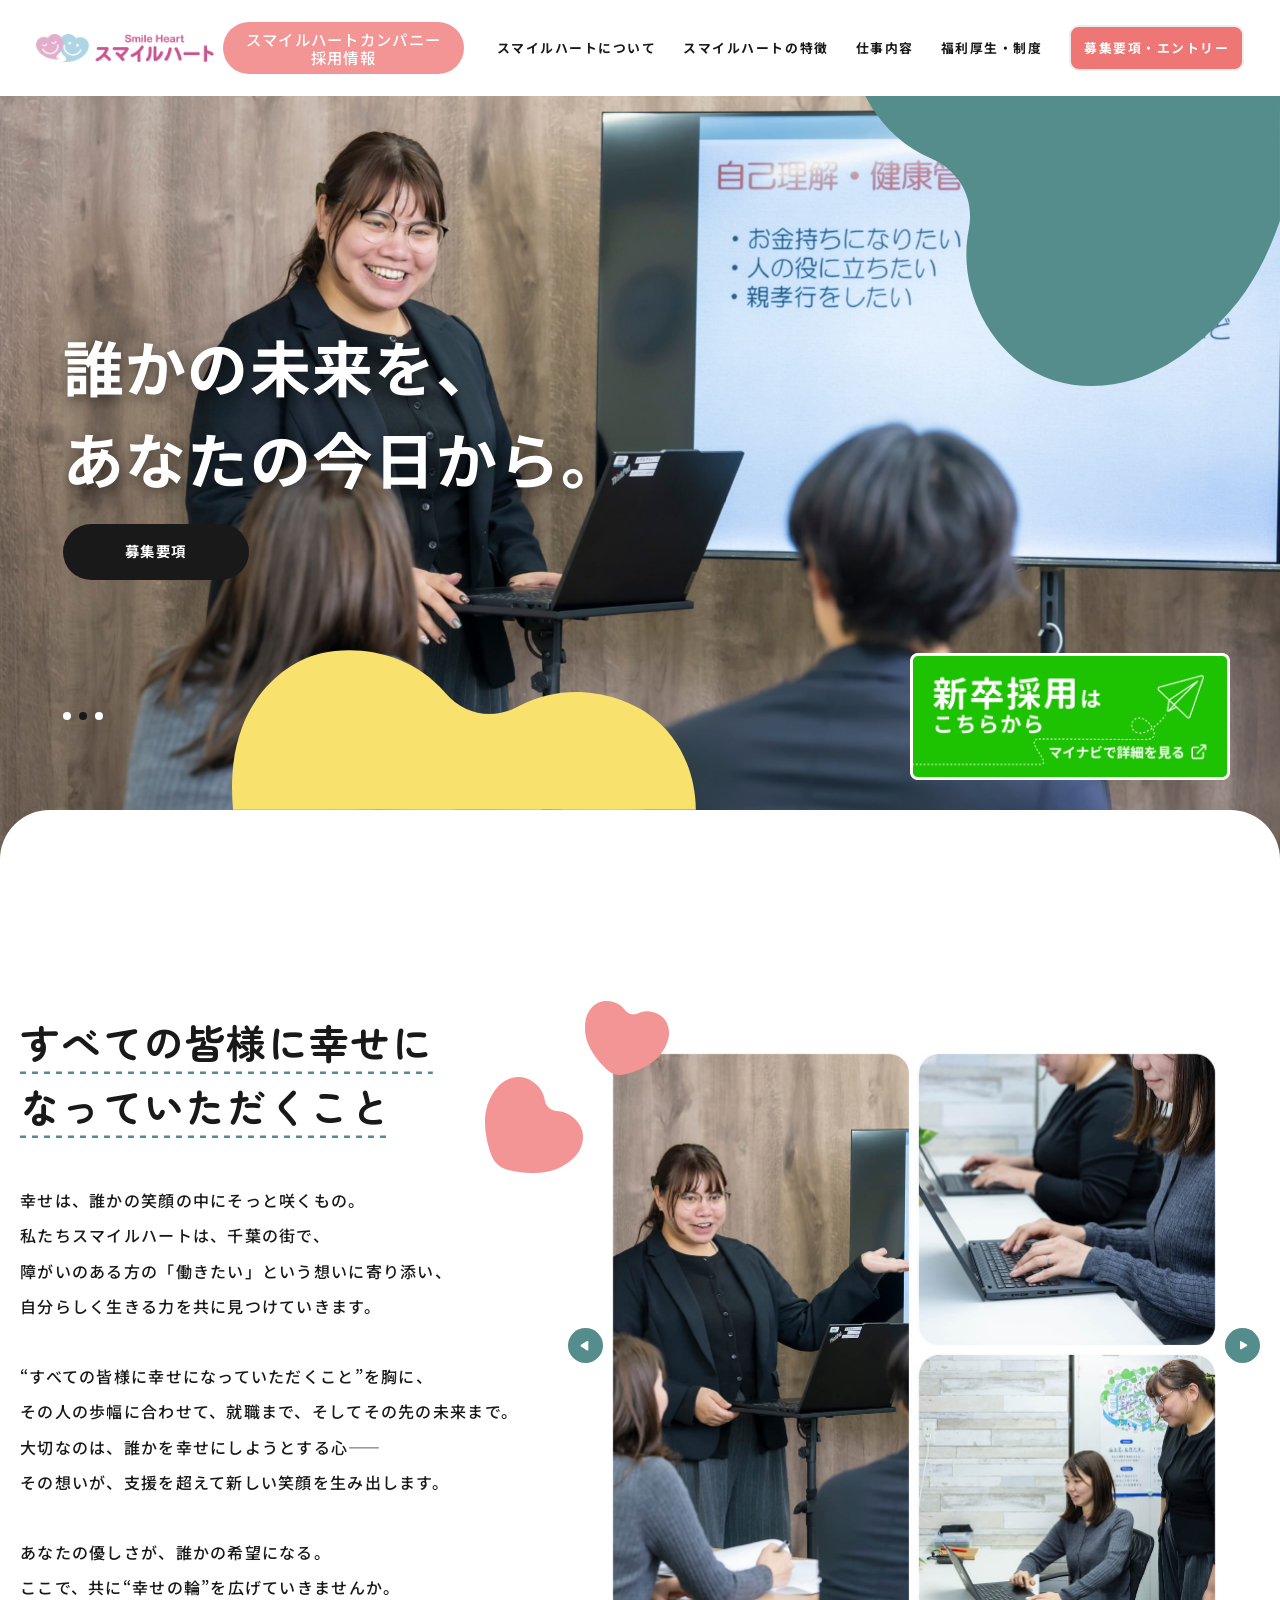
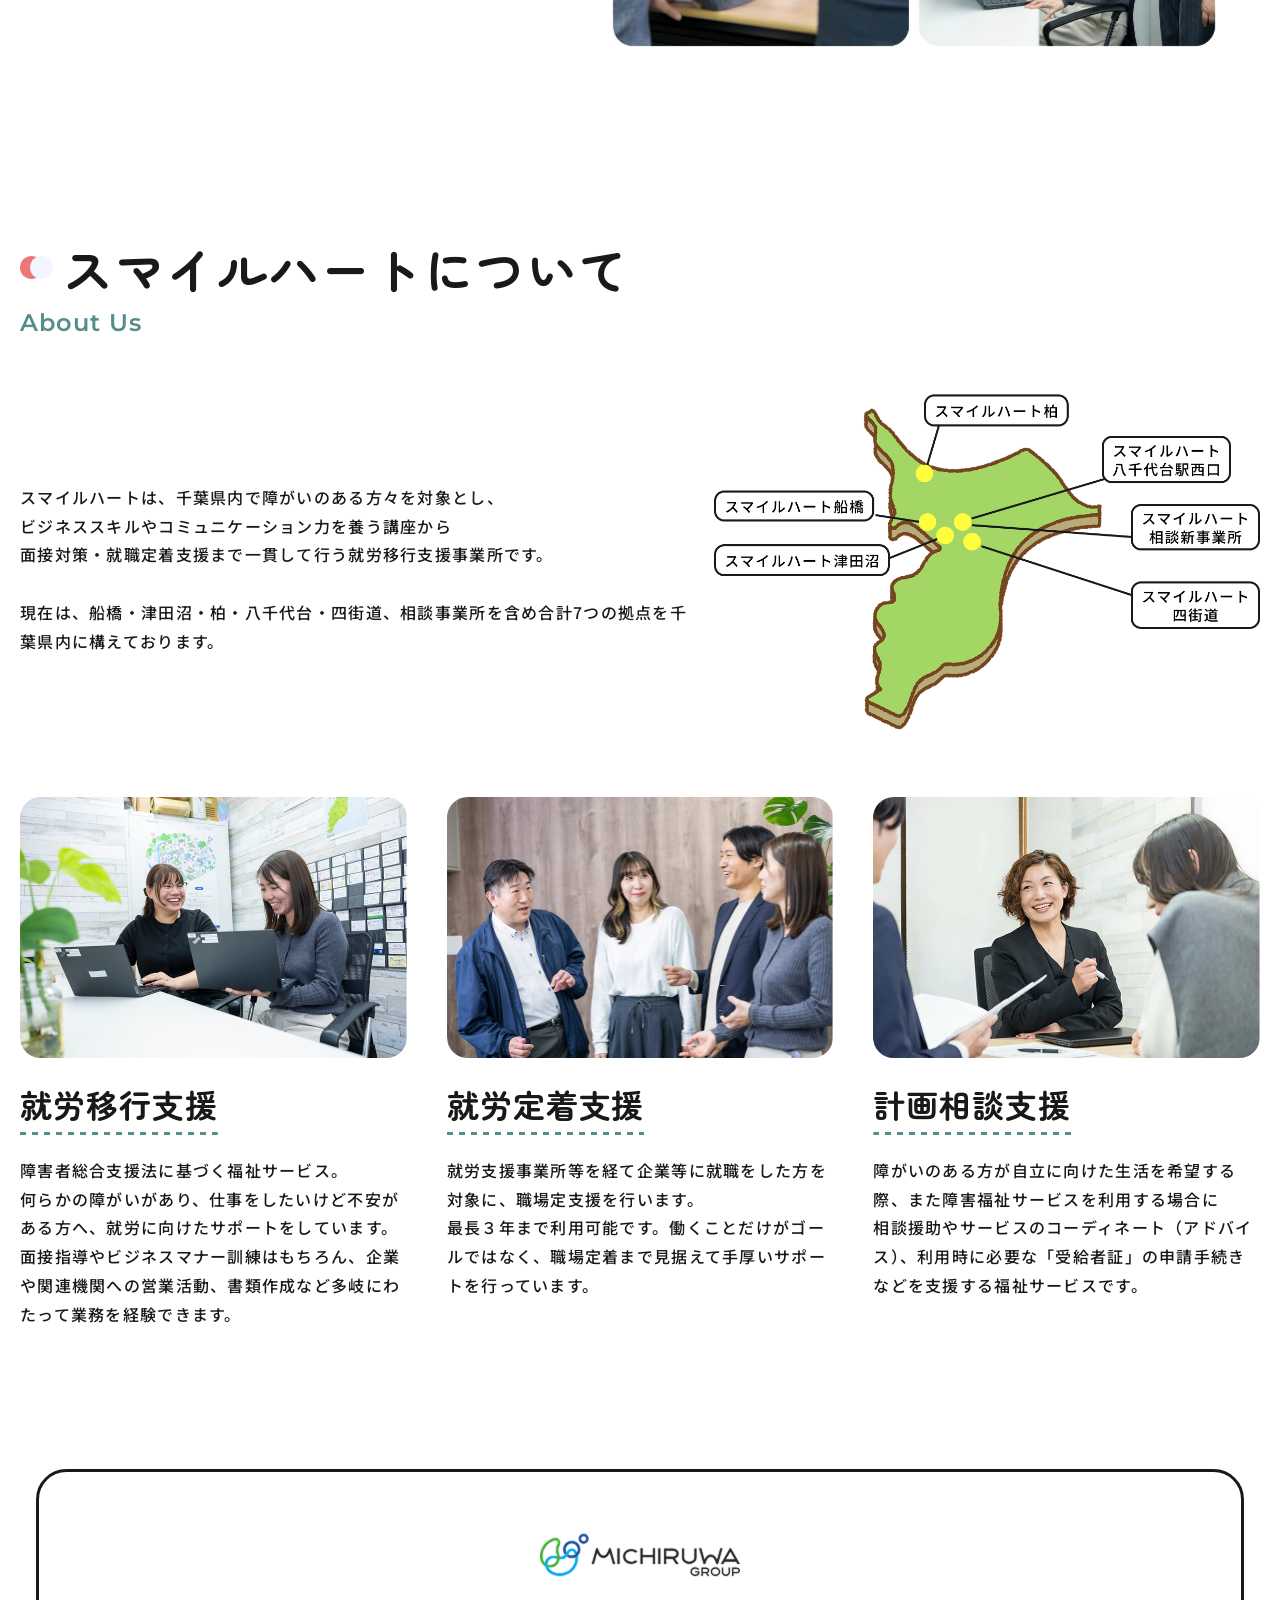
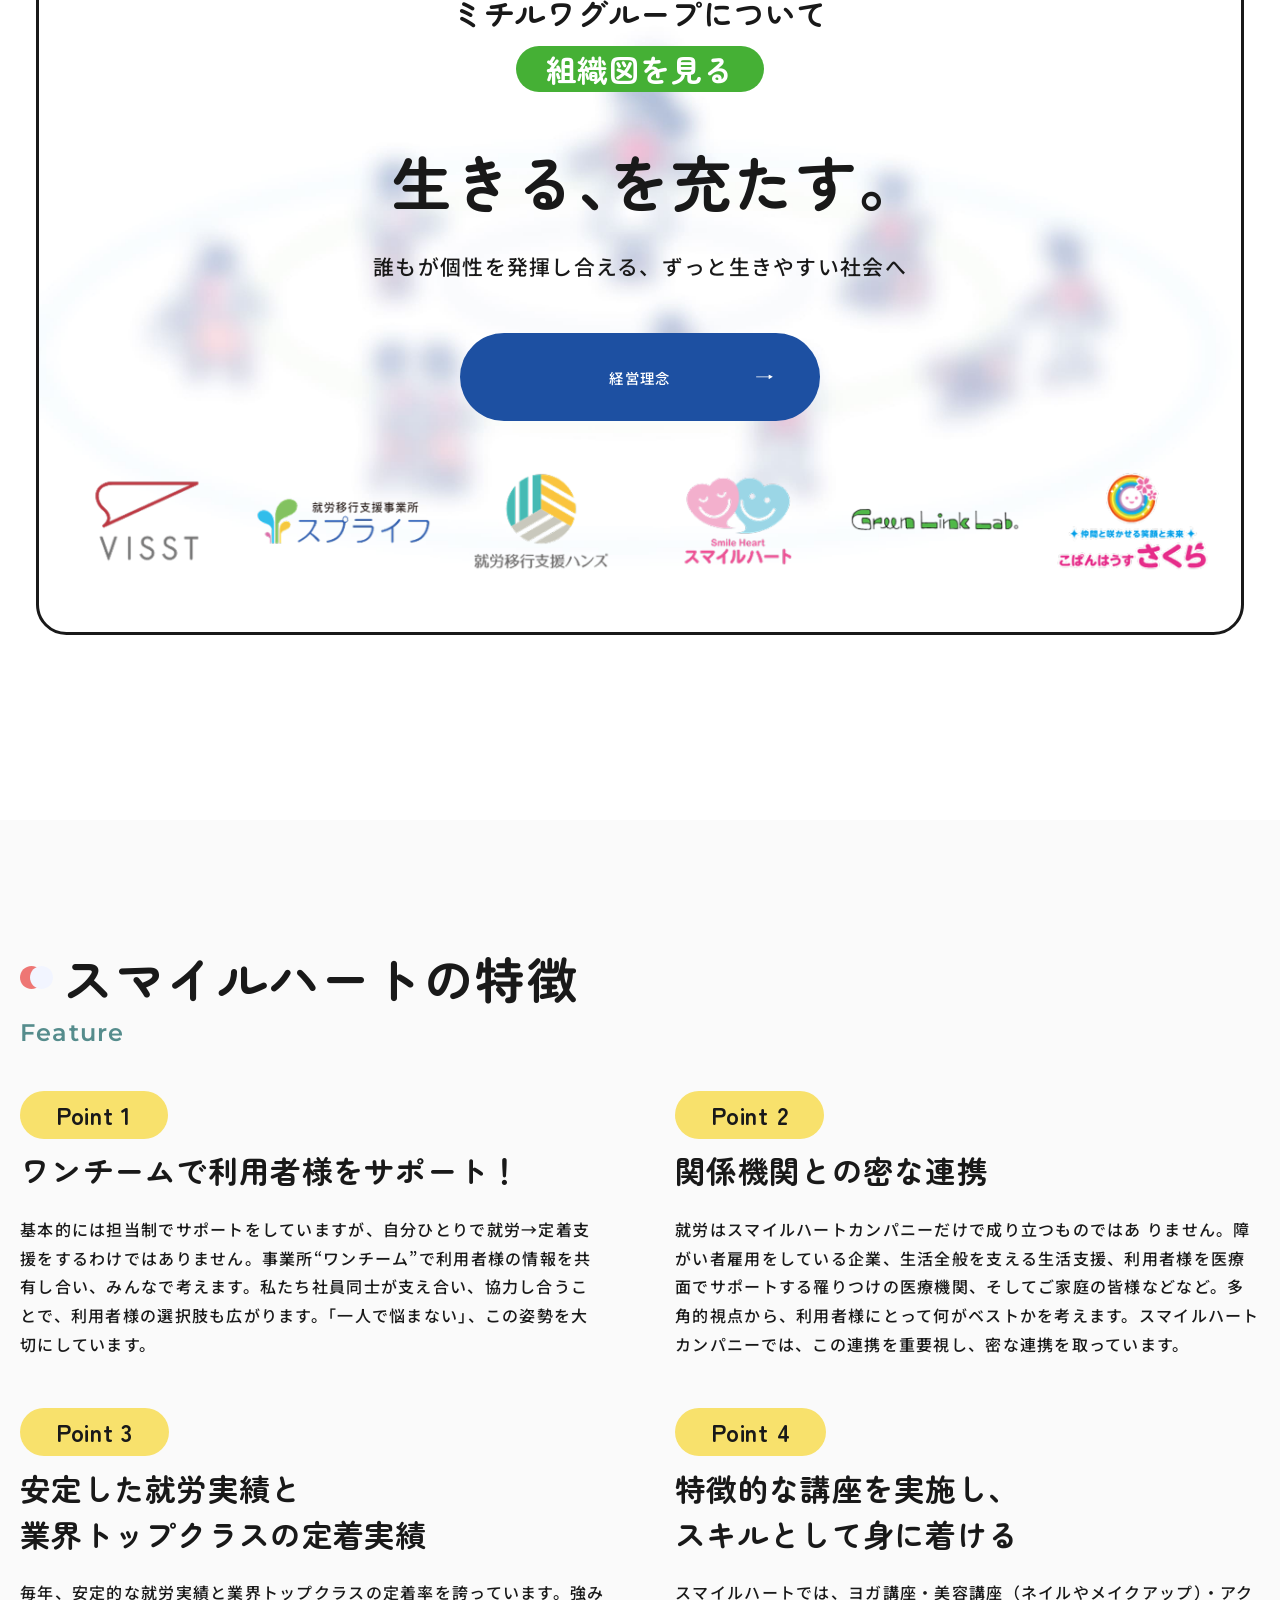
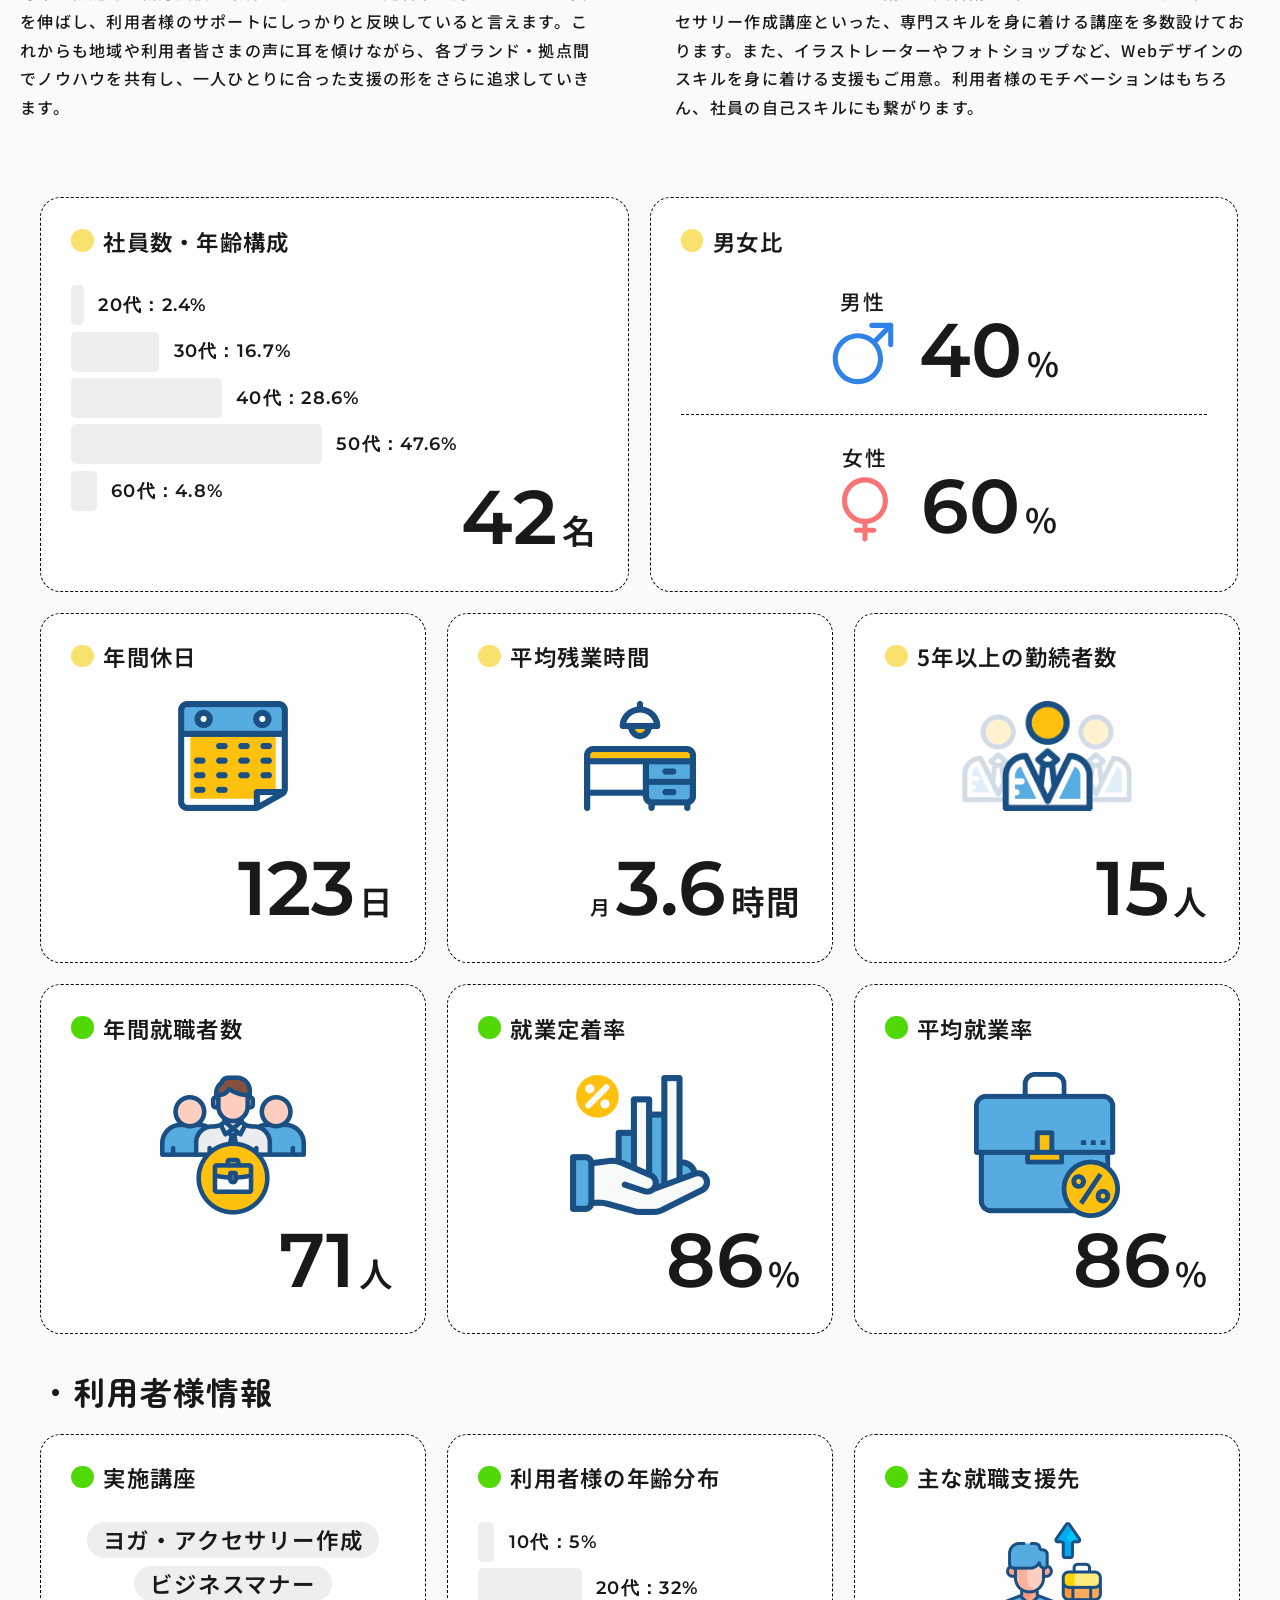
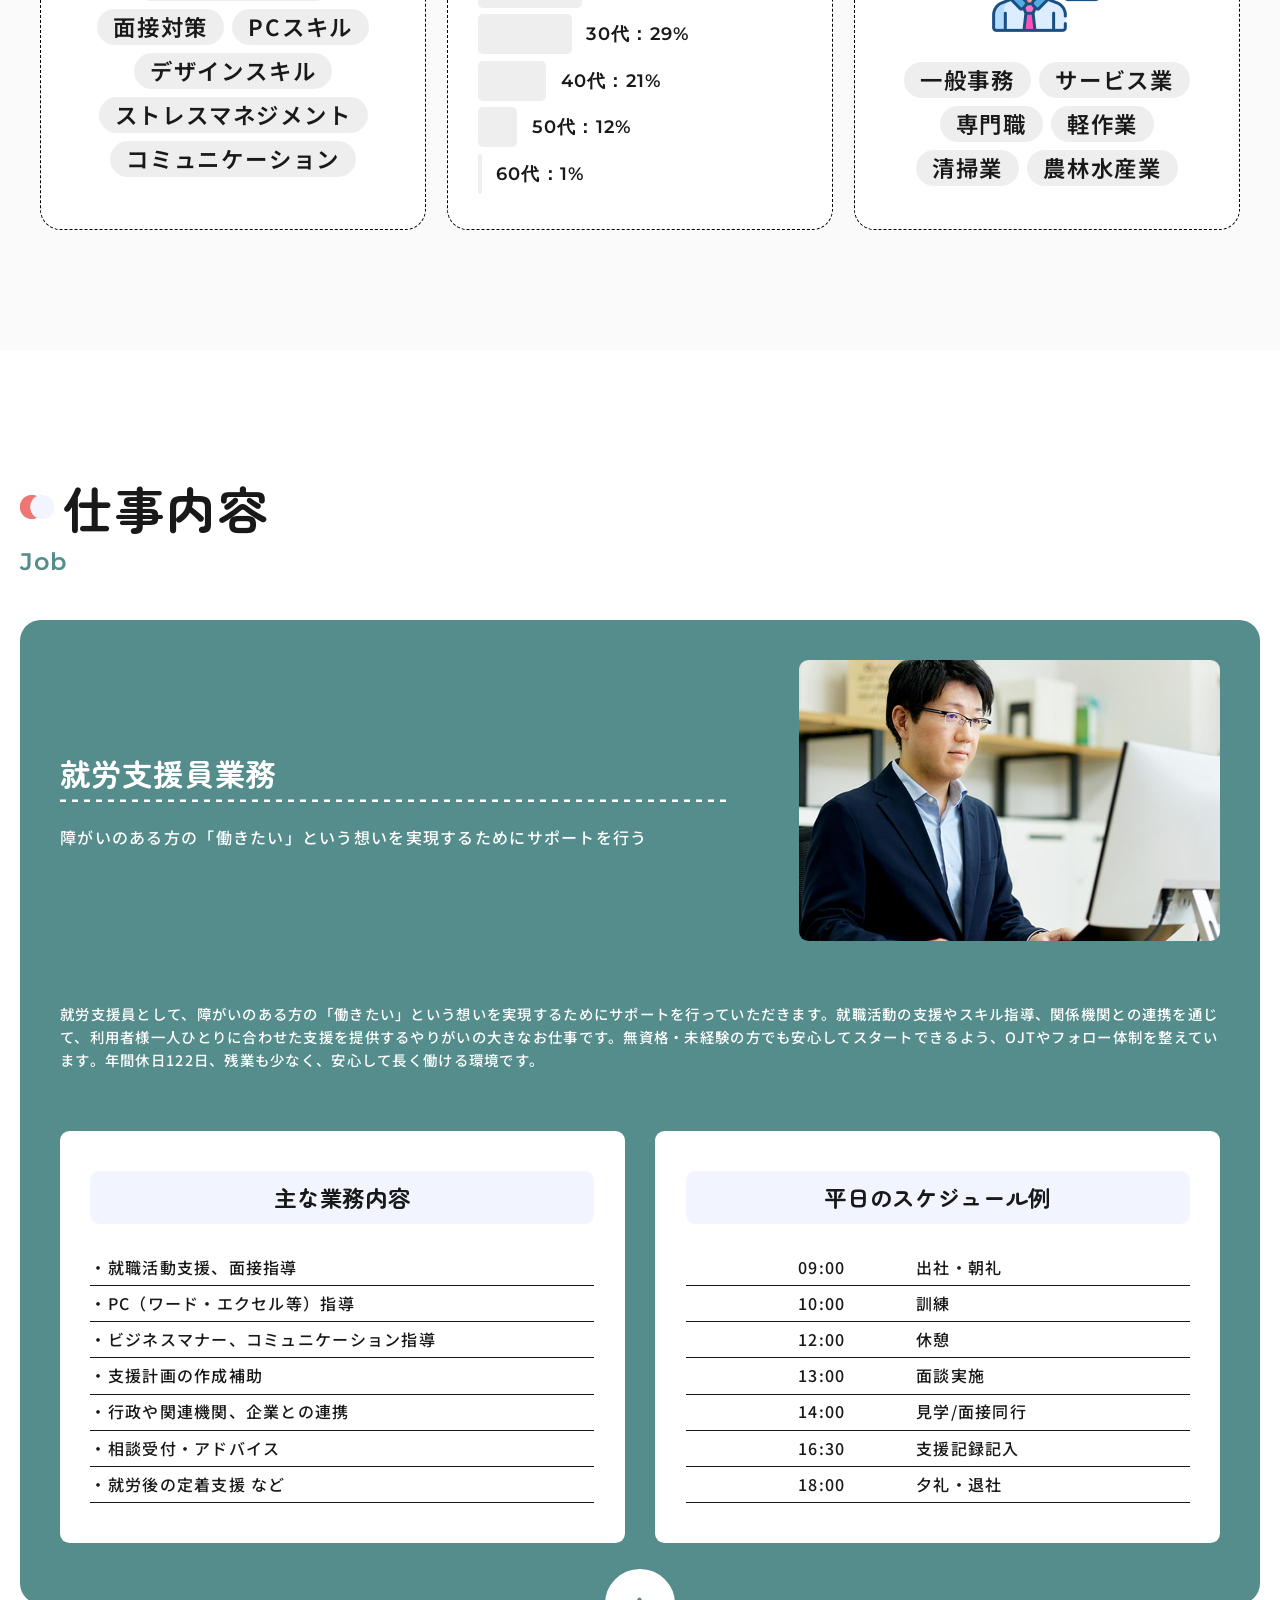
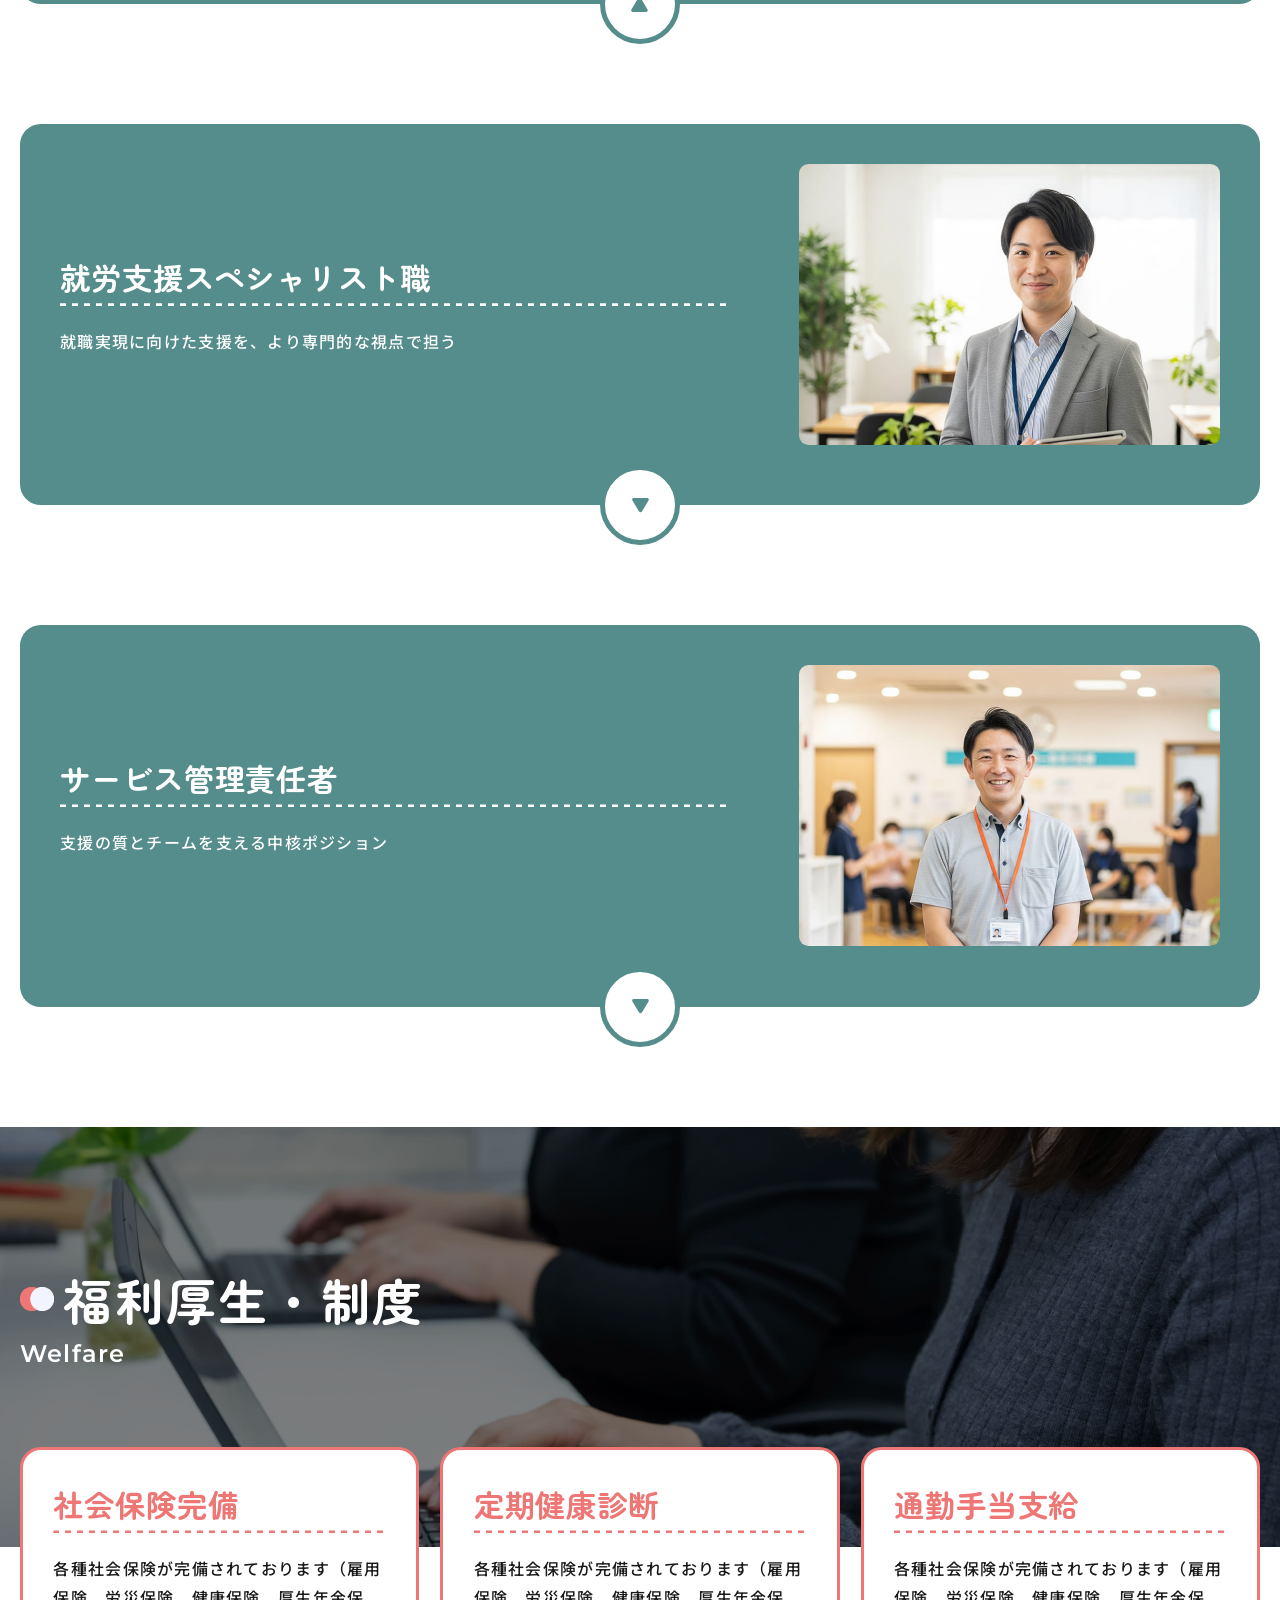
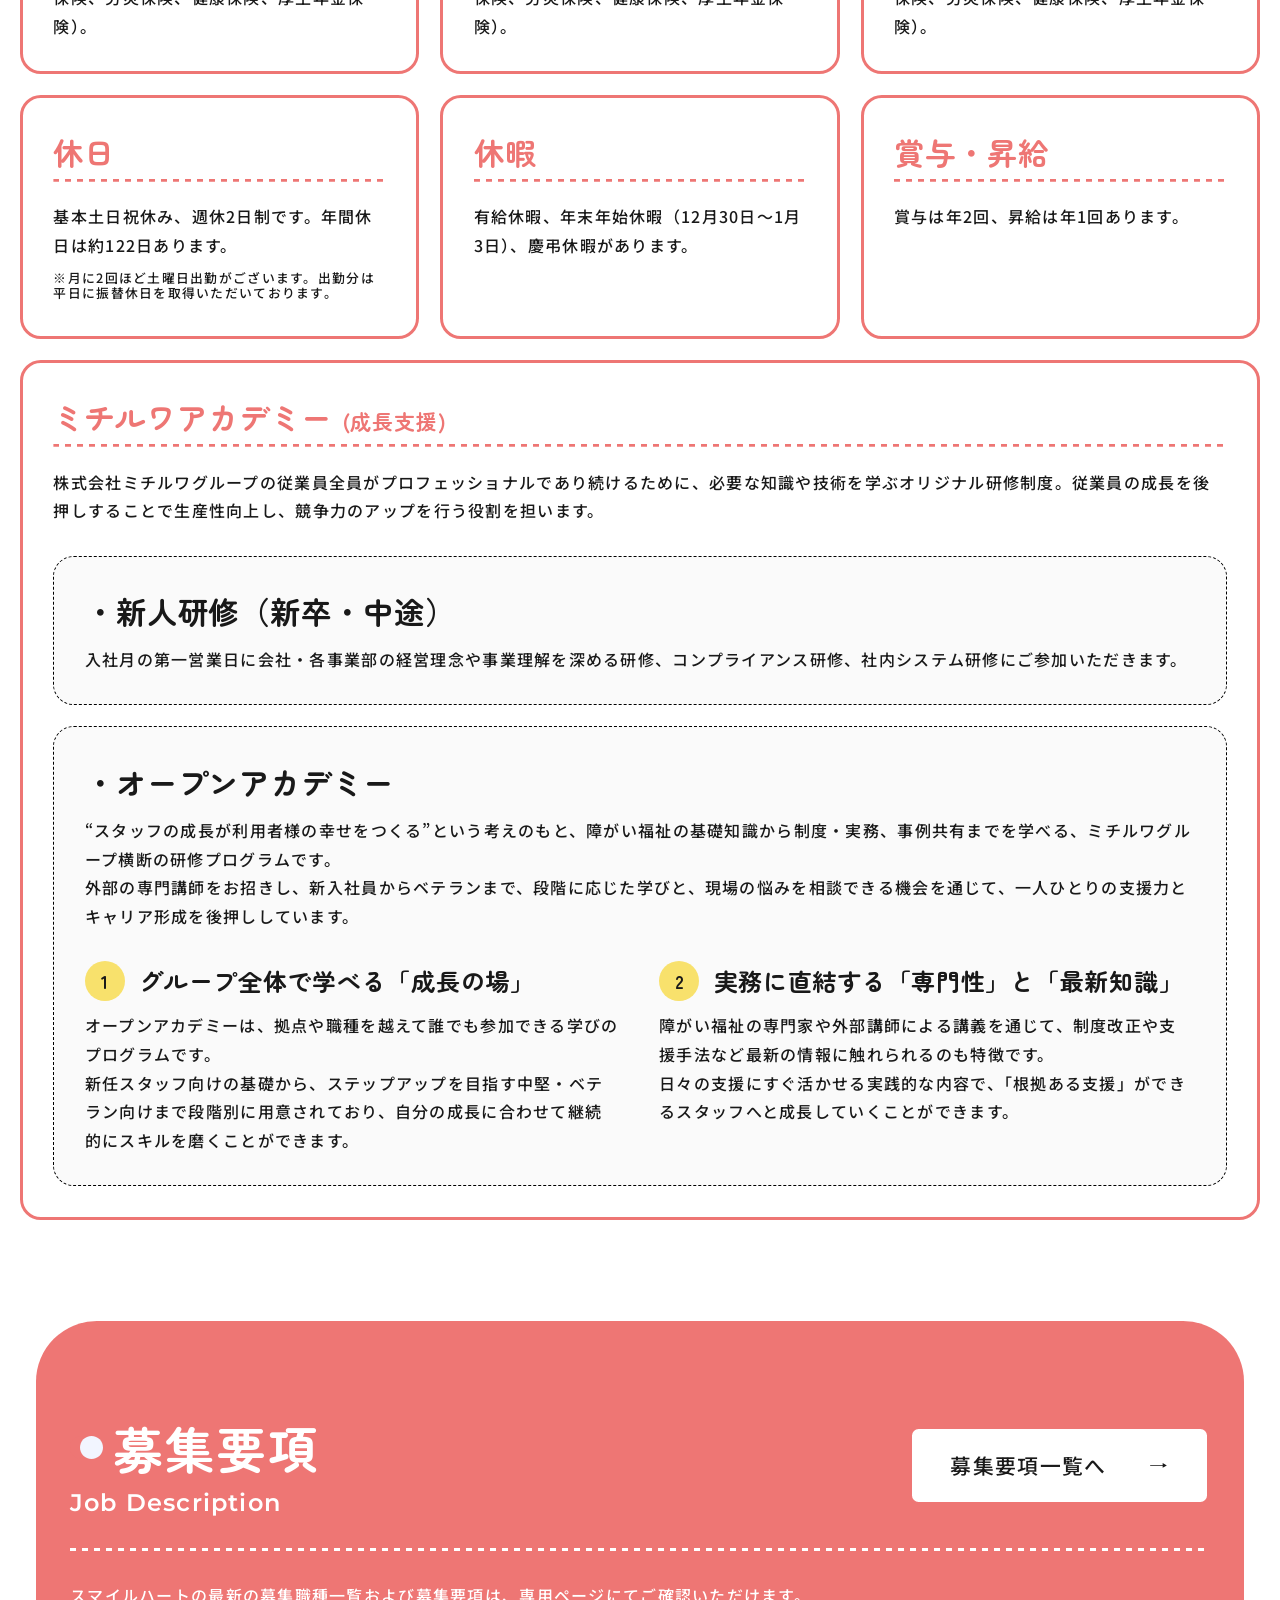
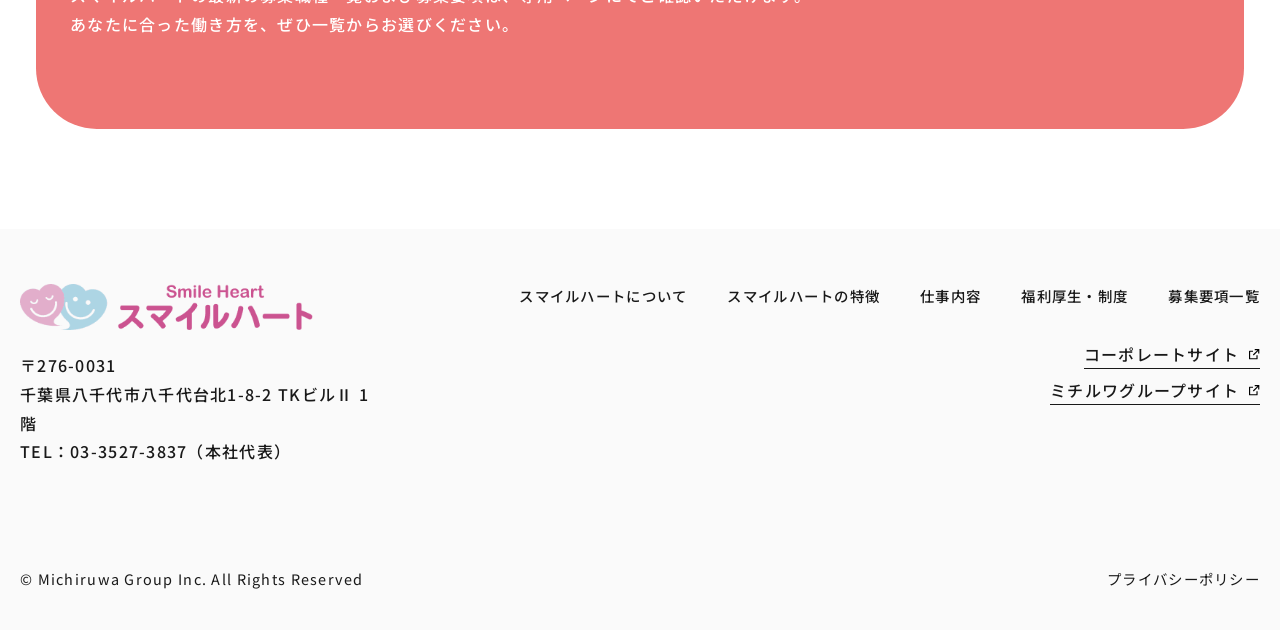
==== commit 3985a2eb: "0122_浦田さん修正" ====
--- a/smile-heart/index.html
+++ b/smile-heart/index.html
@@ -1,1259 +1,1041 @@
 <!DOCTYPE html>
 <html lang="ja">
-  <head prefix="og: https://ogp.me/ns#">
-    <meta charset="UTF-8" />
-    <meta name="viewport" content="width=device-width, initial-scale=1" />
-    <title>スマイルハートカンパニー 採用情報</title>
-    <meta name="description" content="" />
-    <meta name="keywords" content="" />
-
-    <!-- Google Fonts -->
-    <link rel="preconnect" href="https://fonts.googleapis.com" />
-    <link rel="preconnect" href="https://fonts.gstatic.com" crossorigin />
-    <link
-      href="https://fonts.googleapis.com/css2?family=Montserrat:ital,wght@0,100..900;1,100..900&family=Noto+Sans+JP:wght@100..900&family=Zen+Maru+Gothic&display=swap"
-      rel="stylesheet"
-    />
-
-    <!-- Swiper -->
-    <link
-      rel="stylesheet"
-      href="https://cdn.jsdelivr.net/npm/swiper@11/swiper-bundle.min.css"
-    />
-
-    <link rel="stylesheet" href="./css/lp-style.css" />
-  </head>
-
-  <body id="lp" class="smile_heart">
-    <div class="wrapper">
-      <header class="header" id="js-header">
-        <div class="header__inner">
-          <a href="#" class="header__logo-wrap">
-            <span class="header__logo-img"
-              ><img
-                src="./img/sh_logo_lg.png"
-                alt="スマイルハート"
-                loading="eager"
-                width="292"
-                height="46"
-            /></span>
-            <span class="header__logo-text"
-              >スマイルハートカンパニー
-              <br class="u-display--md" />採用情報</span
-            >
-          </a>
-          <nav class="header-drawer" id="js-headerDrawer" ontouchstart="">
-            <ul class="header-drawer__menu" id="js-headerDrawerMenu">
-              <li class="header-drawer__menu-item">
-                <a href="#about">スマイルハートについて</a>
-              </li>
-              <li class="header-drawer__menu-item">
-                <a href="#feature">スマイルハートの特徴</a>
-              </li>
-              <li class="header-drawer__menu-item">
-                <a href="#job">仕事内容</a>
-              </li>
-              <li class="header-drawer__menu-item">
-                <a href="#welfare">福利厚生・制度</a>
-              </li>
-            </ul>
-            <a
-              href="https://hrmos.co/pages/michiruwa/jobs?category=2131999978842607620"
-              target="_blank"
-              rel="noopener noreferrer"
-              class="header-drawer__btn"
-              >募集要項・エントリー</a
-            >
-          </nav>
-          <div class="header__toggle" id="js-headerToggle">
-            <span></span>
-            <span></span>
-            <span></span>
-          </div>
-        </div>
-      </header>
-
-      <main class="content-container">
-        <section class="mv">
-          <div class="sh-mv__object01"></div>
-          <div class="sh-mv__object02"></div>
-          <div class="sh-mv__slider swiper" id="js-mvSlider">
-            <div class="swiper-wrapper">
-              <div class="sh-mv__slide swiper-slide">
-                <img src="./img/sh-mv_img01.jpg" alt="" loading="eager" />
-              </div>
-              <div class="sh-mv__slide swiper-slide">
-                <img src="./img/sh-mv_img02.jpg" alt="" loading="eager" />
-              </div>
-              <div class="sh-mv__slide swiper-slide">
-                <img src="./img/sh-mv_img03.jpg" alt="" loading="eager" />
-              </div>
-            </div>
-            <div class="swiper-pagination"></div>
-          </div>
-          <div class="sh-mv__content mv__content">
-            <h1 class="sh-mv__catch js-anime c-fadein-anime">
-              誰かの未来を、<br />あなたの今日から。
-            </h1>
-            <div class="btn__wrap -left js-anime c-fadein-anime">
-              <a
-                href="https://hrmos.co/pages/michiruwa/jobs?category=2131999978842607620"
-                target="_blank"
-                rel="noopener noreferrer"
-                class="sh-mv__btn"
-                >募集要項</a
-              >
-            </div>
-          </div>
-          <a
-            href="https://hrmos.co/pages/michiruwa/jobs?jobType=NWGR&category=2131999978842607620"
-            target="_blank"
-            rel="noopener noreferrer"
-            class="mv__banner js-anime c-fadein-anime"
-            ><img
-              src="./img/recruit_banner.png"
-              alt="新卒採用はこちらから"
-              loading="eager"
-          /></a>
-        </section>
-
-        <section class="intro">
-          <div class="container">
-            <div class="sh-intro__body intro__body">
-              <div class="intro__content">
-                <div class="sh-intro__object js-anime c-slidein-anime"></div>
-                <h2 class="intro__heading js-anime">
-                  <span>すべての皆様に幸せに</span
-                  ><span>なっていただくこと</span>
-                </h2>
-                <p class="intro__desc sentence js-anime c-fadein-anime">
-                  幸せは、誰かの笑顔の中にそっと咲くもの。<br />
-                  私たちスマイルハートは、千葉の街で、<br />
-                  障がいのある方の「働きたい」という想いに寄り添い、<br
-                    class="u-hidden--sm"
-                  />自分らしく生きる力を育てています。
-                </p>
-                <p class="intro__desc sentence js-anime c-fadein-anime">
-                  “すべての皆様に幸せになっていただくこと”を胸に、<br
-                    class="u-hidden--sm"
-                  />その人の歩幅に合わせて、就職まで、そしてその先の未来まで。<br />
-                  大切なのは、誰かを幸せにしようとする心――<br />
-                  その想いが、支援を超えて新しい笑顔を生み出します。
-                </p>
-                <p class="intro__desc sentence js-anime c-fadein-anime">
-                  あなたの優しさが、誰かの希望になる。<br />
-                  ここで、共に“幸せの輪”を広げていきませんか。
-                </p>
-              </div>
-              <div class="sh-intro__slider swiper" id="js-introSlider">
-                <div class="swiper-wrapper">
-                  <div class="sh-intro__slide swiper-slide">
-                    <img
-                      src="./img/sh-intro-slide01_img.jpg"
-                      alt=""
-                      loading="lazy"
-                    />
-                  </div>
-                  <div class="sh-intro__slide swiper-slide">
-                    <img
-                      src="./img/sh-intro-slide02_img.jpg"
-                      alt=""
-                      loading="lazy"
-                    />
-                  </div>
-                  <div class="sh-intro__slide swiper-slide">
-                    <img
-                      src="./img/sh-intro-slide03_img.jpg"
-                      alt=""
-                      loading="lazy"
-                    />
-                  </div>
-                </div>
-                <div class="swiper-button-prev"></div>
-                <div class="swiper-button-next"></div>
-              </div>
-            </div>
-          </div>
-        </section>
-
-        <section class="about" id="about">
-          <div class="container">
-            <div class="symbol-heading js-anime c-fadein-anime">
-              <h2 class="symbol-heading__main-title">スマイルハートについて</h2>
-              <span class="symbol-heading__sub-title">about us</span>
-            </div>
-            <div class="about__body">
-              <div class="about__content">
-                <p class="sentence js-anime c-fadein-anime">
-                  スマイルハートは、千葉県内で障がいのある方々を対象とし、<br
-                    class="u-hidden--sm"
-                  />ビジネススキルやコミュニケーション力を養う講座から<br
-                    class="u-hidden--sm"
-                  />面接対策・就職定着支援まで一貫して行う就労移行支援事業所です。
-                </p>
-                <p class="sentence js-anime c-fadein-anime">
-                  現在は、船橋・津田沼・柏・八千代台・四街道、相談事業所を含め合計7つの拠点を千葉県内に構えております。
-                </p>
-              </div>
-              <figure class="about__img">
-                <img src="./img/sh-about_img.png" alt="" loading="lazy" />
-              </figure>
-            </div>
-          </div>
-        </section>
-
-        <section class="service" id="service">
-          <div class="container">
-            <div class="symbol-heading" style="display: none">
-              <h2 class="symbol-heading__main-title">事業内容</h2>
-              <span class="symbol-heading__sub-title">service</span>
-            </div>
-            <ul class="service__list">
-              <li class="service__item js-anime c-slidein-anime">
-                <div class="service__img">
-                  <img
-                    src="./img/sh-service-item01_img.jpg"
-                    alt=""
-                    loading="lazy"
-                  />
-                </div>
-                <h3 class="service__title underline-heading">就労移行支援</h3>
-                <p class="sentence">
-                  障害者総合支援法に基づく福祉サービス。<br />
-                  何らかの障がいがあり、仕事をしたいけど不安がある方へ、就労に向けたサポートをしています。<br />
-                  面接指導やビジネスマナー訓練はもちろん、企業や関連機関への営業活動、書類作成など多岐にわたって業務を経験できます。
-                </p>
-              </li>
-              <li
-                class="service__item js-anime c-slidein-anime -delay02_only_desktop"
-              >
-                <div class="service__img">
-                  <img
-                    src="./img/sh-service-item02_img.jpg"
-                    alt=""
-                    loading="lazy"
-                  />
-                </div>
-                <h3 class="service__title underline-heading">就労定着支援</h3>
-                <p class="sentence">
-                  就労支援事業所等を経て企業等に就職をした方を対象に、職場定支援を行います。<br />
-                  最長３年まで利用可能です。働くことだけがゴールではなく、職場定着まで見据えて手厚いサポートを行っています。
-                </p>
-              </li>
-              <li
-                class="service__item js-anime c-slidein-anime -delay04_only_desktop"
-              >
-                <div class="service__img">
-                  <img
-                    src="./img/sh-service-item03_img.jpg"
-                    alt=""
-                    loading="lazy"
-                  />
-                </div>
-                <h3 class="service__title underline-heading">計画相談支援</h3>
-                <p class="sentence">
-                  障がいのある方が自立に向けた生活を希望する際、また障害福祉サービスを利用する場合に<br />
-                  相談援助やサービスのコーディネート（アドバイス）、利用時に必要な「受給者証」の申請手続きなどを支援する福祉サービスです。
-                </p>
-              </li>
-            </ul>
-          </div>
-        </section>
-
-        <section class="group js-anime c-fadein-anime">
-          <div class="container">
-            <div class="group__header">
-              <p class="group__logo">
-                <img
-                  src="./img/michiruwa_logo.png"
-                  alt="MICHIRUWA GROUP"
-                  loading="lazy"
-                />
-              </p>
-              <h2 class="group__heading">ミチルワグループについて</h2>
-              <div
-                class="group__popup-btn js-modalOpen"
-                data-modal-target="group_modal"
-              >
-                組織図を見る
-              </div>
-            </div>
-            <div class="group__body">
-              <p class="group__catch01">生きる､を充たす｡</p>
-              <p class="group__catch02">
-                誰もが個性を発揮し合える、<br
-                  class="u-display--sm"
-                />ずっと生きやすい社会へ
-              </p>
-              <div class="btn__wrap">
-                <a
-                  href="https://michiruwa.co.jp/about/philosophy/"
-                  target="_blank"
-                  rel="noopener noreferrer"
-                  class="group__btn"
-                  >経営理念️</a
-                >
-              </div>
-            </div>
-            <ul class="group__list">
-              <li class="group__item">
-                <img src="./img/visst_logo.png" alt="VISST" loading="lazy" />
-              </li>
-              <li class="group__item">
-                <img
-                  src="./img/splife_logo.png"
-                  alt="就労移行支援事務所スプライフ"
-                  loading="lazy"
-                />
-              </li>
-              <li class="group__item">
-                <img
-                  src="./img/hands_logo.png"
-                  alt="就労移行支援ハンズ"
-                  loading="lazy"
-                />
-              </li>
-              <li class="group__item">
-                <img
-                  src="./img/sh_logo.png"
-                  alt="スマイルハート"
-                  loading="lazy"
-                />
-              </li>
-              <li class="group__item">
-                <img
-                  src="./img/gll_logo.png"
-                  alt="Green Link Lab."
-                  loading="lazy"
-                />
-              </li>
-              <li class="group__item">
-                <img
-                  src="./img/sakura_logo.png"
-                  alt="こぱんはうすさくら"
-                  loading="lazy"
-                />
-              </li>
-            </ul>
-          </div>
-        </section>
-
-        <section class="feature" id="feature">
-          <div class="container">
-            <div class="symbol-heading js-anime c-fadein-anime">
-              <h2 class="symbol-heading__main-title">スマイルハートの特徴</h2>
-              <span class="symbol-heading__sub-title">Feature</span>
-            </div>
-            <div class="feature-point">
-              <ul class="feature-point__list">
-                <li
-                  class="feature-point__item js-anime c-slidein-anime -delay02_only_desktop"
-                >
-                  <span class="feature-point__count">Point 1</span>
-                  <h3 class="feature-point__title">
-                    ワンチームで利用者様をサポート！
-                  </h3>
-                  <p class="sentence">
-                    基本的には担当制でサポートをしていますが、自分ひとりで就労→定着支援をするわけではありません。事業所“ワンチーム”で利用者様の情報を共有し合い、みんなで考えます。私たち社員同士が支え合い、協力し合うことで、利用者様の選択肢も広がります。「一人で悩まない」、この姿勢を大切にしています。
-                  </p>
-                </li>
-                <li
-                  class="feature-point__item js-anime c-slidein-anime -delay04_only_desktop"
-                >
-                  <span class="feature-point__count">Point 2</span>
-                  <h3 class="feature-point__title">関係機関との密な連携</h3>
-                  <p class="sentence">
-                    就労はスマイルハートカンパニーだけで成り立つものではあ
-                    りません。障がい者雇用をしている企業、生活全般を支える生活支援、利用者様を医療面でサポートする罹りつけの医療機関、そしてご家庭の皆様などなど。多角的視点から、利用者様にとって何がベストかを考えます。スマイルハートカンパニーでは、この連携を重要視し、密な連携を取っています。
-                  </p>
-                </li>
-                <li
-                  class="feature-point__item js-anime c-slidein-anime -delay06_only_desktop"
-                >
-                  <span class="feature-point__count">Point 3</span>
-                  <h3 class="feature-point__title">
-                    安定した就労実績と<br />業界トップクラスの定着実績
-                  </h3>
-                  <p class="sentence">
-                    毎年、安定的な就労実績と業界トップクラスの定着率を誇っています。強みを伸ばし、利用者様のサポートにしっかりと反映していると言えます。これからも地域や利用者皆さまの声に耳を傾けながら、各ブランド・拠点間でノウハウを共有し、一人ひとりに合った支援の形をさらに追求していきます。
-                  </p>
-                </li>
-                <li
-                  class="feature-point__item js-anime c-slidein-anime -delay08_only_desktop"
-                >
-                  <span class="feature-point__count">Point 4</span>
-                  <h3 class="feature-point__title">
-                    特徴的な講座を実施し、<br />スキルとして身に着ける
-                  </h3>
-                  <p class="sentence">
-                    スマイルハートでは、ヨガ講座・美容講座（ネイルやメイクアップ）・アクセサリー作成講座といった、専門スキルを身に着ける講座を多数設けております。また、イラストレーターやフォトショップなど、Webデザインのスキルを身に着ける支援もご用意。利用者様のモチベーションはもちろん、社員の自己スキルにも繋がります。
-                  </p>
-                </li>
-              </ul>
-            </div>
-            <div class="feature-num">
-              <ul class="feature-num__list">
-                <li class="feature-num__item js-anime c-fadein-anime">
-                  <h3 class="feature-num__title">社員数・年齢構成</h3>
-                  <figure class="feature-num__graph-wrap">
-                    <div class="feature-num__graph">
-                      <div class="-bar" style="--per: 2.4"></div>
-                      <p class="-text">20代：2.4%</p>
-                    </div>
-                    <div class="feature-num__graph">
-                      <div class="-bar" style="--per: 16.7"></div>
-                      <p class="-text">30代：16.7%</p>
-                    </div>
-                    <div class="feature-num__graph">
-                      <div class="-bar" style="--per: 28.6"></div>
-                      <p class="-text">40代：28.6%</p>
-                    </div>
-                    <div class="feature-num__graph">
-                      <div class="-bar" style="--per: 47.6"></div>
-                      <p class="-text">50代：47.6%</p>
-                    </div>
-                    <div class="feature-num__graph">
-                      <div class="-bar" style="--per: 4.8"></div>
-                      <p class="-text">60代：4.8%</p>
-                    </div>
-                  </figure>
-                  <p class="feature-num__count">
-                    <span class="-num">42</span>名
-                  </p>
-                </li>
-                <li class="feature-num__item js-anime c-fadein-anime">
-                  <h3 class="feature-num__title">男女比</h3>
-                  <div class="feature-num__row">
-                    <span class="feature-num__ico" data-cap="男性"
-                      ><img
-                        src="./img/man_ico.svg"
-                        alt="男性"
-                        loading="lazy"
-                        width="70"
-                        height="70"
-                    /></span>
-                    <p class="feature-num__count">
-                      <span class="-num">40</span>%
-                    </p>
-                  </div>
-                  <div class="feature-num__row">
-                    <span class="feature-num__ico" data-cap="女性"
-                      ><img
-                        src="./img/woman_ico.svg"
-                        alt="女性"
-                        loading="lazy"
-                        width="70"
-                        height="70"
-                    /></span>
-                    <p class="feature-num__count">
-                      <span class="-num">60</span>%
-                    </p>
-                  </div>
-                </li>
-                <li class="feature-num__item js-anime c-fadein-anime">
-                  <h3 class="feature-num__title">5年以上の勤続者数</h3>
-                  <div class="feature-num__img">
-                    <img
-                      src="./img/kinzokusha_ico.png"
-                      alt=""
-                      loading="lazy"
-                      width="198"
-                      height="118"
-                    />
-                  </div>
-                  <p class="feature-num__count">
-                    <span class="-num">15</span>人
-                  </p>
-                </li>
-                <li class="feature-num__item js-anime c-fadein-anime">
-                  <h3 class="feature-num__title">年間休日</h3>
-                  <div class="feature-num__img">
-                    <img src="./img/holiday_ico.png" alt="" loading="lazy" />
-                  </div>
-                  <p class="feature-num__count">
-                    <span class="-num">123</span>日
-                  </p>
-                </li>
-                <li class="feature-num__item js-anime c-fadein-anime">
-                  <h3 class="feature-num__title">平均残業時間</h3>
-                  <div class="feature-num__img">
-                    <img src="./img/zangyou_ico.png" alt="" loading="lazy" />
-                  </div>
-                  <p class="feature-num__count">
-                    <span class="-sm">月</span><span class="-num">3.6</span>時間
-                  </p>
-                </li>
-                <li class="feature-num__item js-anime c-fadein-anime">
-                  <h3 class="feature-num__title">有給取得日数</h3>
-                  <div class="feature-num__img">
-                    <img src="./img/yukyu_ico.png" alt="" loading="lazy" />
-                  </div>
-                  <p class="feature-num__count">
-                    <span class="-sm">年間平均</span
-                    ><span class="-num">8</span>日
-                  </p>
-                </li>
-                <li
-                  class="feature-num__item -shusyokusya js-anime c-fadein-anime"
-                >
-                  <h3 class="feature-num__title -gn">年間就職者数</h3>
-                  <div class="feature-num__img">
-                    <img
-                      src="./img/shusyokusya_ico.png"
-                      alt=""
-                      loading="lazy"
-                    />
-                  </div>
-                  <p class="feature-num__count">
-                    <span class="-num">71</span>人
-                  </p>
-                </li>
-                <li class="feature-num__item -teichaku js-anime c-fadein-anime">
-                  <h3 class="feature-num__title -gn">就業定着率</h3>
-                  <div class="feature-num__img">
-                    <img src="./img/teichaku_ico.png" alt="" loading="lazy" />
-                  </div>
-                  <p class="feature-num__count">
-                    <span class="-num">86</span>%
-                  </p>
-                </li>
-                <li
-                  class="feature-num__item -syugyoritsu js-anime c-fadein-anime"
-                >
-                  <h3 class="feature-num__title -gn">平均就業率</h3>
-                  <div class="feature-num__img">
-                    <img
-                      src="./img/shugyoritsu_ico.png"
-                      alt=""
-                      loading="lazy"
-                    />
-                  </div>
-                  <p class="feature-num__count">
-                    <span class="-num">86</span>%
-                  </p>
-                </li>
-                <li class="feature-num__item js-anime c-fadein-anime">
-                  <h3 class="feature-num__title -gn">実施講座</h3>
-                  <ul class="feature-num__category-list">
-                    <li>ヨガ・アクセサリー作成</li>
-                    <li>ビジネスマナー</li>
-                    <li>面接対策</li>
-                    <li>PCスキル</li>
-                    <li>デザインスキル</li>
-                    <li>ストレスマネジメント</li>
-                    <li>コミュニケーション</li>
-                  </ul>
-                </li>
-                <li class="feature-num__item js-anime c-fadein-anime">
-                  <h3 class="feature-num__title -gn">利用者様の年齢分布</h3>
-                  <figure class="feature-num__graph-wrap">
-                    <div class="feature-num__graph">
-                      <div class="-bar" style="--per: 5"></div>
-                      <p class="-text">10代：5%</p>
-                    </div>
-                    <div class="feature-num__graph">
-                      <div class="-bar" style="--per: 32"></div>
-                      <p class="-text">20代：32%</p>
-                    </div>
-                    <div class="feature-num__graph">
-                      <div class="-bar" style="--per: 29"></div>
-                      <p class="-text">30代：29%</p>
-                    </div>
-                    <div class="feature-num__graph">
-                      <div class="-bar" style="--per: 21"></div>
-                      <p class="-text">40代：21%</p>
-                    </div>
-                    <div class="feature-num__graph">
-                      <div class="-bar" style="--per: 12"></div>
-                      <p class="-text">50代：12%</p>
-                    </div>
-                    <div class="feature-num__graph">
-                      <div class="-bar" style="--per: 1"></div>
-                      <p class="-text">60代：1%</p>
-                    </div>
-                  </figure>
-                </li>
-                <li
-                  class="feature-num__item -shusyokusaki js-anime c-fadein-anime"
-                >
-                  <h3 class="feature-num__title -gn">主な就職支援先</h3>
-                  <div class="feature-num__img">
-                    <img
-                      src="./img/shushokusaki_ico.png"
-                      alt=""
-                      loading="lazy"
-                    />
-                  </div>
-                  <ul class="feature-num__category-list">
-                    <li>一般事務</li>
-                    <li>サービス業</li>
-                    <li>専門職</li>
-                    <li>軽作業</li>
-                    <li>清掃業</li>
-                    <li>農林水産業</li>
-                  </ul>
-                </li>
-              </ul>
-            </div>
-          </div>
-        </section>
-
-        <section class="job" id="job">
-          <div class="container">
-            <div class="symbol-heading js-anime c-fadein-anime">
-              <h2 class="symbol-heading__main-title">仕事内容</h2>
-              <span class="symbol-heading__sub-title">job</span>
-            </div>
-            <div
-              class="job-block js-accordion is-open js-anime c-slidein-anime"
-            >
-              <div class="job-block__header">
-                <h3 class="job-block__heading underline-heading -wh">
-                  就労支援員業務
-                </h3>
-                <p class="job-block__desc sentence">
-                  障がいのある方の「働きたい」という想いを実現するためにサポートを行う
-                </p>
-                <div class="job-block__img">
-                  <img src="./img/job-block01_img.jpg" alt="" loading="lazy" />
-                </div>
-              </div>
-              <div class="job-block__body js-accordionContent">
-                <p class="job-block__note">
-                  就労支援員として、障がいのある方の「働きたい」という想いを実現するためにサポートを行っていただきます。就職活動の支援やスキル指導、関係機関との連携を通じて、利用者様一人ひとりに合わせた支援を提供するやりがいの大きなお仕事です。無資格・未経験の方でも安心してスタートできるよう、OJTやフォロー体制を整えています。年間休日122日、残業も少なく、安心して長く働ける環境です。
-                </p>
-                <div class="job-block__list">
-                  <div class="job-block__item">
-                    <h4 class="job-block__title">主な業務内容</h4>
-                    <ul class="job-block__work-list">
-                      <li>就職活動支援、面接指導</li>
-                      <li>PC（ワード・エクセル等）指導</li>
-                      <li>ビジネスマナー、コミュニケーション指導</li>
-                      <li>支援計画の作成補助</li>
-                      <li>行政や関連機関、企業との連携</li>
-                      <li>相談受付・アドバイス</li>
-                      <li>就労後の定着支援 など</li>
-                    </ul>
-                  </div>
-                  <div class="job-block__item">
-                    <h4 class="job-block__title">平日のスケジュール例</h4>
-                    <ul class="job-block__timeline">
-                      <li class="job-block__timeline-item">
-                        <span class="-time">09:00</span>
-                        <span class="-title">出社・朝礼</span>
-                      </li>
-                      <li class="job-block__timeline-item">
-                        <span class="-time">10:00</span>
-                        <span class="-title">訓練</span>
-                      </li>
-                      <li class="job-block__timeline-item">
-                        <span class="-time">12:00</span>
-                        <span class="-title">休憩</span>
-                      </li>
-                      <li class="job-block__timeline-item">
-                        <span class="-time">13:00</span>
-                        <span class="-title">面談実施</span>
-                      </li>
-                      <li class="job-block__timeline-item">
-                        <span class="-time">14:00</span>
-                        <span class="-title">見学/面接同行</span>
-                      </li>
-                      <li class="job-block__timeline-item">
-                        <span class="-time">16:30</span>
-                        <span class="-title">支援記録記入</span>
-                      </li>
-                      <li class="job-block__timeline-item">
-                        <span class="-time">18:00</span>
-                        <span class="-title">夕礼・退社</span>
-                      </li>
-                    </ul>
-                  </div>
-                </div>
-              </div>
-              <div class="job-block__toggle js-accordionToggle"></div>
-            </div>
-            <div class="job-block js-accordion js-anime c-slidein-anime">
-              <div class="job-block__header">
-                <h3 class="job-block__heading underline-heading -wh">
-                  就労支援スペシャリスト職
-                </h3>
-                <p class="job-block__desc sentence">
-                  就職実現に向けた支援を、より専門的な視点で担う
-                </p>
-                <div class="job-block__img">
-                  <img src="./img/job-block02_img.jpg" alt="" loading="lazy" />
-                </div>
-              </div>
-              <div class="job-block__body js-accordionContent">
-                <p class="job-block__note">
-                  就労支援スペシャリストとして、障がいのある方の就職実現に向けた支援を、より専門的な立場で担っていただきます。
-                  就職活動のサポートや企業対応、関係機関との連携を通じて、利用者様一人ひとりに合った就労の形を一緒に考えていくお仕事です。
-                  これまでの対人支援や業務経験を活かしながら、支援の質を高めていけるポジションです。
-                  OJTや研修体制も整っており、専門性を磨きながら長く活躍できる環境があります。
-                </p>
-                <div class="job-block__list">
-                  <div class="job-block__item">
-                    <h4 class="job-block__title">主な業務内容</h4>
-                    <ul class="job-block__work-list">
-                      <li>就職活動支援、応募書類の添削、面接対策</li>
-                      <li>企業見学・実習・面接同行</li>
-                      <li>企業・行政・医療機関等との連携、調整業務</li>
-                      <li>利用者様の就労準備状況の整理、支援方針の検討</li>
-                      <li>就職後の定着支援、職場フォロー</li>
-                      <li>支援記録の作成、チーム内での情報共有 など</li>
-                    </ul>
-                  </div>
-                  <div class="job-block__item">
-                    <h4 class="job-block__title">平日のスケジュール例</h4>
-                    <ul class="job-block__timeline">
-                      <li class="job-block__timeline-item">
-                        <span class="-time">09:00</span>
-                        <span class="-title">出社・朝礼</span>
-                      </li>
-                      <li class="job-block__timeline-item">
-                        <span class="-time">10:00</span>
-                        <span class="-title">利用者様対応／就職支援業務</span>
-                      </li>
-                      <li class="job-block__timeline-item">
-                        <span class="-time">12:00</span>
-                        <span class="-title">休憩</span>
-                      </li>
-                      <li class="job-block__timeline-item">
-                        <span class="-time">13:00</span>
-                        <span class="-title">企業対応・関係機関との連携</span>
-                      </li>
-                      <li class="job-block__timeline-item">
-                        <span class="-time">14:00</span>
-                        <span class="-title">企業見学・面接同行</span>
-                      </li>
-                      <li class="job-block__timeline-item">
-                        <span class="-time">16:30</span>
-                        <span class="-title">支援記録作成・ケース共有</span>
-                      </li>
-                      <li class="job-block__timeline-item">
-                        <span class="-time">18:00</span>
-                        <span class="-title">夕礼・退社</span>
-                      </li>
-                    </ul>
-                  </div>
-                </div>
-              </div>
-              <div class="job-block__toggle js-accordionToggle"></div>
-            </div>
-            <div class="job-block js-accordion js-anime c-slidein-anime">
-              <div class="job-block__header">
-                <h3 class="job-block__heading underline-heading -wh">
-                  サービス管理責任者
-                </h3>
-                <p class="job-block__desc sentence">
-                  支援の質とチームを支える中核ポジション
-                </p>
-                <div class="job-block__img">
-                  <img src="./img/job-block03_img.jpg" alt="" loading="lazy" />
-                </div>
-              </div>
-              <div class="job-block__body js-accordionContent">
-                <p class="job-block__note">
-                  サービス管理責任者として、就労移行支援・定着支援全体のマネジメントを担っていただきます。
-                  利用者様一人ひとりに合わせた個別支援計画の作成・管理を行いながら、支援員と連携し、事業所全体の支援の質を高めていく役割です。
-                  現場での支援経験を活かし、チームづくりや人材育成にも関わることができる、やりがいの大きなポジションです。
-                </p>
-                <div class="job-block__list">
-                  <div class="job-block__item">
-                    <h4 class="job-block__title">主な業務内容</h4>
-                    <ul class="job-block__work-list">
-                      <li>個別支援計画の作成・モニタリング</li>
-                      <li>利用者様・ご家族との面談、支援方針の調整</li>
-                      <li>支援員への助言・指導、チームマネジメント</li>
-                      <li>行政・関係機関・企業との連携</li>
-                      <li>サービス提供体制の整備、運営管理</li>
-                      <li>支援会議・ケース検討会の実施 など</li>
-                    </ul>
-                  </div>
-                  <div class="job-block__item">
-                    <h4 class="job-block__title">平日のスケジュール例</h4>
-                    <ul class="job-block__timeline">
-                      <li class="job-block__timeline-item">
-                        <span class="-time">09:00</span>
-                        <span class="-title">出社・朝礼</span>
-                      </li>
-                      <li class="job-block__timeline-item">
-                        <span class="-time">10:00</span>
-                        <span class="-title">支援計画作成・モニタリング</span>
-                      </li>
-                      <li class="job-block__timeline-item">
-                        <span class="-time">12:00</span>
-                        <span class="-title">休憩</span>
-                      </li>
-                      <li class="job-block__timeline-item">
-                        <span class="-time">13:00</span>
-                        <span class="-title">利用者様・ご家族との面談</span>
-                      </li>
-                      <li class="job-block__timeline-item">
-                        <span class="-time">14:00</span>
-                        <span class="-title">支援員とのケース共有・指導</span>
-                      </li>
-                      <li class="job-block__timeline-item">
-                        <span class="-time">16:30</span>
-                        <span class="-title">書類作成・運営管理業務</span>
-                      </li>
-                      <li class="job-block__timeline-item">
-                        <span class="-time">18:00</span>
-                        <span class="-title">夕礼・退社</span>
-                      </li>
-                    </ul>
-                  </div>
-                </div>
-              </div>
-              <div class="job-block__toggle js-accordionToggle"></div>
-            </div>
-          </div>
-        </section>
-
-        <section class="welfare" id="welfare">
-          <div class="welfare__header">
-            <div class="container">
-              <div class="symbol-heading -wh js-anime c-fadein-anime">
-                <h2 class="symbol-heading__main-title">福利厚生・制度</h2>
-                <span class="symbol-heading__sub-title">welfare</span>
-              </div>
-            </div>
-            <div class="welfare__bg">
-              <img src="./img/welfare_bg.jpg" alt="" loading="lazy" />
-            </div>
-          </div>
-          <div class="container">
-            <ul class="welfare__list">
-              <li class="welfare__item js-anime c-fadein-anime">
-                <h3 class="underline-heading -pk">社会保険完備</h3>
-                <p class="sentence">
-                  各種社会保険が完備されております（雇用保険、労災保険、健康保険、厚生年金保険）。
-                </p>
-              </li>
-              <li class="welfare__item js-anime c-fadein-anime">
-                <h3 class="underline-heading -pk">定期健康診断</h3>
-                <p class="sentence">
-                  各種社会保険が完備されております（雇用保険、労災保険、健康保険、厚生年金保険）。
-                </p>
-              </li>
-              <li class="welfare__item js-anime c-fadein-anime">
-                <h3 class="underline-heading -pk">通勤手当支給</h3>
-                <p class="sentence">
-                  各種社会保険が完備されております（雇用保険、労災保険、健康保険、厚生年金保険）。
-                </p>
-              </li>
-              <li class="welfare__item js-anime c-fadein-anime">
-                <h3 class="underline-heading -pk">休日</h3>
-                <p class="sentence">
-                  基本土日祝休み、週休2日制です。年間休日は約122日あります。<br />
-                  <small
-                    >※月に2回ほど土曜日出勤がございます。出勤分は平日に振替休日を取得いただいております。</small
-                  >
-                </p>
-              </li>
-              <li class="welfare__item js-anime c-fadein-anime">
-                <h3 class="underline-heading -pk">休暇</h3>
-                <p class="sentence">
-                  有給休暇、年末年始休暇（12月30日〜1月3日）、慶弔休暇があります。
-                </p>
-              </li>
-              <li class="welfare__item js-anime c-fadein-anime">
-                <h3 class="underline-heading -pk">賞与・昇給</h3>
-                <p class="sentence">賞与は年2回、昇給は年1回あります。</p>
-              </li>
-              <li class="welfare__item -wide js-anime c-fadein-anime">
-                <h3 class="underline-heading -pk">
-                  ミチルワアカデミー <small>(成長支援)</small>
+
+<head prefix="og: https://ogp.me/ns#">
+  <meta charset="UTF-8" />
+  <meta name="viewport" content="width=device-width, initial-scale=1" />
+  <title>スマイルハートカンパニー 採用情報</title>
+  <meta name="description" content="" />
+  <meta name="keywords" content="" />
+
+  <!-- Google Fonts -->
+  <link rel="preconnect" href="https://fonts.googleapis.com" />
+  <link rel="preconnect" href="https://fonts.gstatic.com" crossorigin />
+  <link href="https://fonts.googleapis.com/css2?family=Montserrat:ital,wght@0,100..900;1,100..900&family=Noto+Sans+JP:wght@100..900&family=Zen+Maru+Gothic&display=swap" rel="stylesheet" />
+
+  <!-- Swiper -->
+  <link rel="stylesheet" href="https://cdn.jsdelivr.net/npm/swiper@11/swiper-bundle.min.css" />
+
+  <link rel="stylesheet" href="./css/lp-style.css" />
+</head>
+
+<body id="lp" class="smile_heart">
+  <div class="wrapper">
+    <header class="header" id="js-header">
+      <div class="header__inner">
+        <a href="#" class="header__logo-wrap">
+          <span class="header__logo-img"><img src="./img/sh_logo_lg.png" alt="スマイルハート" loading="eager" width="292" height="46" /></span>
+          <span class="header__logo-text">スマイルハートカンパニー
+            <br class="u-display--md" />採用情報</span>
+        </a>
+        <nav class="header-drawer" id="js-headerDrawer" ontouchstart="">
+          <ul class="header-drawer__menu" id="js-headerDrawerMenu">
+            <li class="header-drawer__menu-item">
+              <a href="#about">スマイルハートについて</a>
+            </li>
+            <li class="header-drawer__menu-item">
+              <a href="#feature">スマイルハートの特徴</a>
+            </li>
+            <li class="header-drawer__menu-item">
+              <a href="#job">仕事内容</a>
+            </li>
+            <li class="header-drawer__menu-item">
+              <a href="#welfare">福利厚生・制度</a>
+            </li>
+          </ul>
+          <a href="https://hrmos.co/pages/michiruwa/jobs?category=2131999978842607620" target="_blank" rel="noopener noreferrer" class="header-drawer__btn">募集要項・エントリー</a>
+        </nav>
+        <div class="header__toggle" id="js-headerToggle">
+          <span></span>
+          <span></span>
+          <span></span>
+        </div>
+      </div>
+    </header>
+
+    <main class="content-container">
+      <section class="mv">
+        <div class="sh-mv__object01"></div>
+        <div class="sh-mv__object02"></div>
+        <div class="sh-mv__slider swiper" id="js-mvSlider">
+          <div class="swiper-wrapper">
+            <div class="sh-mv__slide swiper-slide">
+              <img src="./img/sh-mv_img01.jpg" alt="" loading="eager" />
+            </div>
+            <div class="sh-mv__slide swiper-slide">
+              <img src="./img/sh-mv_img02.jpg" alt="" loading="eager" />
+            </div>
+            <div class="sh-mv__slide swiper-slide">
+              <img src="./img/sh-mv_img03.jpg" alt="" loading="eager" />
+            </div>
+          </div>
+          <div class="swiper-pagination"></div>
+        </div>
+        <div class="sh-mv__content mv__content">
+          <h1 class="sh-mv__catch js-anime c-fadein-anime">
+            誰かの未来を、<br />あなたの今日から。
+          </h1>
+          <div class="btn__wrap -left js-anime c-fadein-anime">
+            <a href="https://hrmos.co/pages/michiruwa/jobs?category=2131999978842607620" target="_blank" rel="noopener noreferrer" class="sh-mv__btn">募集要項</a>
+          </div>
+        </div>
+        <a href="https://hrmos.co/pages/michiruwa/jobs?jobType=NWGR&category=2131999978842607620" target="_blank" rel="noopener noreferrer" class="mv__banner js-anime c-fadein-anime"><img src="./img/recruit_banner.png" alt="新卒採用はこちらから" loading="eager" /></a>
+      </section>
+
+      <section class="intro">
+        <div class="container">
+          <div class="sh-intro__body intro__body">
+            <div class="intro__content">
+              <div class="sh-intro__object js-anime c-slidein-anime"></div>
+              <h2 class="intro__heading js-anime">
+                <span>すべての皆様に幸せに</span><span>なっていただくこと</span>
+              </h2>
+              <p class="intro__desc sentence js-anime c-fadein-anime">
+                幸せは、誰かの笑顔の中にそっと咲くもの。<br />
+                私たちスマイルハートは、千葉の街で、<br />
+                障がいのある方の「働きたい」という想いに寄り添い、<br class="u-hidden--sm" />自分らしく生きる力を共に見つけていきます。
+              </p>
+              <p class="intro__desc sentence js-anime c-fadein-anime">
+                “すべての皆様に幸せになっていただくこと”を胸に、<br class="u-hidden--sm" />その人の歩幅に合わせて、就職まで、そしてその先の未来まで。<br />
+                大切なのは、誰かを幸せにしようとする心――<br />
+                その想いが、支援を超えて新しい笑顔を生み出します。
+              </p>
+              <p class="intro__desc sentence js-anime c-fadein-anime">
+                あなたの優しさが、誰かの希望になる。<br />
+                ここで、共に“幸せの輪”を広げていきませんか。
+              </p>
+            </div>
+            <div class="sh-intro__slider swiper" id="js-introSlider">
+              <div class="swiper-wrapper">
+                <div class="sh-intro__slide swiper-slide">
+                  <img src="./img/sh-intro-slide01_img.jpg?0122" alt="" loading="lazy" />
+                </div>
+                <div class="sh-intro__slide swiper-slide">
+                  <img src="./img/sh-intro-slide02_img.jpg?0122" alt="" loading="lazy" />
+                </div>
+                <div class="sh-intro__slide swiper-slide">
+                  <img src="./img/sh-intro-slide03_img.jpg?0122" alt="" loading="lazy" />
+                </div>
+              </div>
+              <div class="swiper-button-prev"></div>
+              <div class="swiper-button-next"></div>
+            </div>
+          </div>
+        </div>
+      </section>
+
+      <section class="about" id="about">
+        <div class="container">
+          <div class="symbol-heading js-anime c-fadein-anime">
+            <h2 class="symbol-heading__main-title">スマイルハートについて</h2>
+            <span class="symbol-heading__sub-title">about us</span>
+          </div>
+          <div class="about__body">
+            <div class="about__content">
+              <p class="sentence js-anime c-fadein-anime">
+                スマイルハートは、千葉県内で障がいのある方々を対象とし、<br class="u-hidden--sm" />ビジネススキルやコミュニケーション力を養う講座から<br class="u-hidden--sm" />面接対策・就職定着支援まで一貫して行う就労移行支援事業所です。
+              </p>
+              <p class="sentence js-anime c-fadein-anime">
+                現在は、船橋・津田沼・柏・八千代台・四街道、相談事業所を含め合計7つの拠点を千葉県内に構えております。
+              </p>
+            </div>
+            <figure class="about__img">
+              <img src="./img/sh-about_img.png?0122" alt="" loading="lazy" width="528" height="364" />
+            </figure>
+          </div>
+        </div>
+      </section>
+
+      <section class="service" id="service">
+        <div class="container">
+          <div class="symbol-heading" style="display: none">
+            <h2 class="symbol-heading__main-title">事業内容</h2>
+            <span class="symbol-heading__sub-title">service</span>
+          </div>
+          <ul class="service__list">
+            <li class="service__item js-anime c-slidein-anime">
+              <div class="service__img">
+                <img src="./img/sh-service-item01_img.jpg" alt="" loading="lazy" />
+              </div>
+              <h3 class="service__title underline-heading">就労移行支援</h3>
+              <p class="sentence">
+                障害者総合支援法に基づく福祉サービス。<br />
+                何らかの障がいがあり、仕事をしたいけど不安がある方へ、就労に向けたサポートをしています。<br />
+                面接指導やビジネスマナー訓練はもちろん、企業や関連機関への営業活動、書類作成など多岐にわたって業務を経験できます。
+              </p>
+            </li>
+            <li class="service__item js-anime c-slidein-anime -delay02_only_desktop">
+              <div class="service__img">
+                <img src="./img/sh-service-item02_img.jpg" alt="" loading="lazy" />
+              </div>
+              <h3 class="service__title underline-heading">就労定着支援</h3>
+              <p class="sentence">
+                就労支援事業所等を経て企業等に就職をした方を対象に、職場定支援を行います。<br />
+                最長３年まで利用可能です。働くことだけがゴールではなく、職場定着まで見据えて手厚いサポートを行っています。
+              </p>
+            </li>
+            <li class="service__item js-anime c-slidein-anime -delay04_only_desktop">
+              <div class="service__img">
+                <img src="./img/sh-service-item03_img.jpg" alt="" loading="lazy" />
+              </div>
+              <h3 class="service__title underline-heading">計画相談支援</h3>
+              <p class="sentence">
+                障がいのある方が自立に向けた生活を希望する際、また障害福祉サービスを利用する場合に<br />
+                相談援助やサービスのコーディネート（アドバイス）、利用時に必要な「受給者証」の申請手続きなどを支援する福祉サービスです。
+              </p>
+            </li>
+          </ul>
+        </div>
+      </section>
+
+      <section class="group js-anime c-fadein-anime">
+        <div class="container">
+          <div class="group__header">
+            <p class="group__logo">
+              <img src="./img/michiruwa_logo.png" alt="MICHIRUWA GROUP" loading="lazy" />
+            </p>
+            <h2 class="group__heading">ミチルワグループについて</h2>
+            <div class="group__popup-btn js-modalOpen" data-modal-target="group_modal">
+              組織図を見る
+            </div>
+          </div>
+          <div class="group__body">
+            <p class="group__catch01">生きる､を充たす｡</p>
+            <p class="group__catch02">
+              誰もが個性を発揮し合える、<br class="u-display--sm" />ずっと生きやすい社会へ
+            </p>
+            <div class="btn__wrap">
+              <a href="https://michiruwa.co.jp/about/philosophy/" target="_blank" rel="noopener noreferrer" class="group__btn">経営理念️</a>
+            </div>
+          </div>
+          <ul class="group__list">
+            <li class="group__item">
+              <img src="./img/visst_logo.png" alt="VISST" loading="lazy" />
+            </li>
+            <li class="group__item">
+              <img src="./img/splife_logo.png" alt="就労移行支援事務所スプライフ" loading="lazy" />
+            </li>
+            <li class="group__item">
+              <img src="./img/hands_logo.png" alt="就労移行支援ハンズ" loading="lazy" />
+            </li>
+            <li class="group__item">
+              <img src="./img/sh_logo.png" alt="スマイルハート" loading="lazy" />
+            </li>
+            <li class="group__item">
+              <img src="./img/gll_logo.png" alt="Green Link Lab." loading="lazy" />
+            </li>
+            <li class="group__item">
+              <img src="./img/sakura_logo.png" alt="こぱんはうすさくら" loading="lazy" />
+            </li>
+          </ul>
+        </div>
+      </section>
+
+      <section class="feature" id="feature">
+        <div class="container">
+          <div class="symbol-heading js-anime c-fadein-anime">
+            <h2 class="symbol-heading__main-title">スマイルハートの特徴</h2>
+            <span class="symbol-heading__sub-title">Feature</span>
+          </div>
+          <div class="feature-point">
+            <ul class="feature-point__list">
+              <li class="feature-point__item js-anime c-slidein-anime -delay02_only_desktop">
+                <span class="feature-point__count">Point 1</span>
+                <h3 class="feature-point__title">
+                  ワンチームで利用者様をサポート！
                 </h3>
                 <p class="sentence">
-                  株式会社ミチルワグループの従業員全員がプロフェッショナルであり続けるために、必要な知識や技術を学ぶオリジナル研修制度。従業員の成長を後押しすることで生産性向上し、競争力のアップを行う役割を担います。
+                  基本的には担当制でサポートをしていますが、自分ひとりで就労→定着支援をするわけではありません。事業所“ワンチーム”で利用者様の情報を共有し合い、みんなで考えます。私たち社員同士が支え合い、協力し合うことで、利用者様の選択肢も広がります。「一人で悩まない」、この姿勢を大切にしています。
                 </p>
-                <div class="welfare-training">
-                  <div class="welfare-training__block">
-                    <h4 class="welfare-training__heading">
-                      ・新人研修（中途）
-                    </h4>
-                    <p class="sentence">
-                      入社月の第一営業日に会社・各事業部の経営理念や事業理解を深める研修、コンプライアンス研修、社内システム研修にご参加いただきます。
-                    </p>
+              </li>
+              <li class="feature-point__item js-anime c-slidein-anime -delay04_only_desktop">
+                <span class="feature-point__count">Point 2</span>
+                <h3 class="feature-point__title">関係機関との密な連携</h3>
+                <p class="sentence">
+                  就労はスマイルハートカンパニーだけで成り立つものではあ
+                  りません。障がい者雇用をしている企業、生活全般を支える生活支援、利用者様を医療面でサポートする罹りつけの医療機関、そしてご家庭の皆様などなど。多角的視点から、利用者様にとって何がベストかを考えます。スマイルハートカンパニーでは、この連携を重要視し、密な連携を取っています。
+                </p>
+              </li>
+              <li class="feature-point__item js-anime c-slidein-anime -delay06_only_desktop">
+                <span class="feature-point__count">Point 3</span>
+                <h3 class="feature-point__title">
+                  安定した就労実績と<br />業界トップクラスの定着実績
+                </h3>
+                <p class="sentence">
+                  毎年、安定的な就労実績と業界トップクラスの定着率を誇っています。強みを伸ばし、利用者様のサポートにしっかりと反映していると言えます。これからも地域や利用者皆さまの声に耳を傾けながら、各ブランド・拠点間でノウハウを共有し、一人ひとりに合った支援の形をさらに追求していきます。
+                </p>
+              </li>
+              <li class="feature-point__item js-anime c-slidein-anime -delay08_only_desktop">
+                <span class="feature-point__count">Point 4</span>
+                <h3 class="feature-point__title">
+                  特徴的な講座を実施し、<br />スキルとして身に着ける
+                </h3>
+                <p class="sentence">
+                  スマイルハートでは、ヨガ講座・美容講座（ネイルやメイクアップ）・アクセサリー作成講座といった、専門スキルを身に着ける講座を多数設けております。また、イラストレーターやフォトショップなど、Webデザインのスキルを身に着ける支援もご用意。利用者様のモチベーションはもちろん、社員の自己スキルにも繋がります。
+                </p>
+              </li>
+            </ul>
+          </div>
+          <div class="feature-num">
+            <ul class="feature-num__list">
+              <li class="feature-num__item -col2 js-anime c-fadein-anime">
+                <h3 class="feature-num__title">社員数・年齢構成</h3>
+                <figure class="feature-num__graph-wrap">
+                  <div class="feature-num__graph">
+                    <div class="-bar" style="--per: 2.4"></div>
+                    <p class="-text">20代：2.4%</p>
                   </div>
-                  <div class="welfare-training__block">
-                    <h4 class="welfare-training__heading">
-                      ・オープンアカデミー
-                    </h4>
-                    <p class="sentence">
-                      “スタッフの成長が利用者様の幸せをつくる”という考えのもと、障がい福祉の基礎知識から制度・実務、事例共有までを学べる、ミチルワグループ横断の研修プログラムです。<br />
-                      外部の専門講師をお招きし、新入社員からベテランまで、段階に応じた学びと、現場の悩みを相談できる機会を通じて、一人ひとりの支援力とキャリア形成を後押ししています。
-                    </p>
-                    <ul class="welfare-training__point-wrap">
-                      <li class="welfare-training__point">
-                        <h5 class="welfare-training__title">
-                          グループ全体で学べる「成長の場」
-                        </h5>
-                        <p class="sentence">
-                          オープンアカデミーは、拠点や職種を越えて誰でも参加できる学びのプログラムです。<br />
-                          新任スタッフ向けの基礎から、ステップアップを目指す中堅・ベテラン向けまで段階別に用意されており、自分の成長に合わせて継続的にスキルを磨くことができます。
-                        </p>
-                      </li>
-                      <li class="welfare-training__point">
-                        <h5 class="welfare-training__title">
-                          実務に直結する「専門性」と「最新知識」
-                        </h5>
-                        <p class="sentence">
-                          障がい福祉の専門家や外部講師による講義を通じて、制度改正や支援手法など最新の情報に触れられるのも特徴です。<br />
-                          日々の支援にすぐ活かせる実践的な内容で、「根拠ある支援」ができるスタッフへと成長していくことができます。
-                        </p>
-                      </li>
-                    </ul>
+                  <div class="feature-num__graph">
+                    <div class="-bar" style="--per: 16.7"></div>
+                    <p class="-text">30代：16.7%</p>
                   </div>
-                </div>
+                  <div class="feature-num__graph">
+                    <div class="-bar" style="--per: 28.6"></div>
+                    <p class="-text">40代：28.6%</p>
+                  </div>
+                  <div class="feature-num__graph">
+                    <div class="-bar" style="--per: 47.6"></div>
+                    <p class="-text">50代：47.6%</p>
+                  </div>
+                  <div class="feature-num__graph">
+                    <div class="-bar" style="--per: 4.8"></div>
+                    <p class="-text">60代：4.8%</p>
+                  </div>
+                </figure>
+                <p class="feature-num__count">
+                  <span class="-num">42</span>名
+                </p>
+              </li>
+              <li class="feature-num__item -col2 js-anime c-fadein-anime">
+                <h3 class="feature-num__title">男女比</h3>
+                <div class="feature-num__row">
+                  <span class="feature-num__ico" data-cap="男性"><img src="./img/man_ico.svg" alt="男性" loading="lazy" width="70" height="70" /></span>
+                  <p class="feature-num__count">
+                    <span class="-num">40</span>%
+                  </p>
+                </div>
+                <div class="feature-num__row">
+                  <span class="feature-num__ico" data-cap="女性"><img src="./img/woman_ico.svg" alt="女性" loading="lazy" width="70" height="70" /></span>
+                  <p class="feature-num__count">
+                    <span class="-num">60</span>%
+                  </p>
+                </div>
+              </li>
+              <li class="feature-num__item js-anime c-fadein-anime">
+                <h3 class="feature-num__title">年間休日</h3>
+                <div class="feature-num__img">
+                  <img src="./img/holiday_ico.png" alt="" loading="lazy" />
+                </div>
+                <p class="feature-num__count">
+                  <span class="-num">123</span>日
+                </p>
+              </li>
+              <li class="feature-num__item js-anime c-fadein-anime">
+                <h3 class="feature-num__title">平均残業時間</h3>
+                <div class="feature-num__img">
+                  <img src="./img/zangyou_ico.png" alt="" loading="lazy" />
+                </div>
+                <p class="feature-num__count">
+                  <span class="-sm">月</span><span class="-num">3.6</span>時間
+                </p>
+              </li>
+              <li class="feature-num__item js-anime c-fadein-anime">
+                <h3 class="feature-num__title">5年以上の勤続者数</h3>
+                <div class="feature-num__img">
+                  <img src="./img/kinzokusha_ico.png" alt="" loading="lazy" width="198" height="118" />
+                </div>
+                <p class="feature-num__count">
+                  <span class="-num">15</span>人
+                </p>
+              </li>
+              <li class="feature-num__item -shusyokusya js-anime c-fadein-anime">
+                <h3 class="feature-num__title -gn">年間就職者数</h3>
+                <div class="feature-num__img">
+                  <img src="./img/shusyokusya_ico.png" alt="" loading="lazy" />
+                </div>
+                <p class="feature-num__count">
+                  <span class="-num">71</span>人
+                </p>
+              </li>
+              <li class="feature-num__item -teichaku js-anime c-fadein-anime">
+                <h3 class="feature-num__title -gn">就業定着率</h3>
+                <div class="feature-num__img">
+                  <img src="./img/teichaku_ico.png" alt="" loading="lazy" />
+                </div>
+                <p class="feature-num__count">
+                  <span class="-num">86</span>%
+                </p>
+              </li>
+              <li class="feature-num__item -syugyoritsu js-anime c-fadein-anime">
+                <h3 class="feature-num__title -gn">平均就業率</h3>
+                <div class="feature-num__img">
+                  <img src="./img/shugyoritsu_ico.png" alt="" loading="lazy" />
+                </div>
+                <p class="feature-num__count">
+                  <span class="-num">86</span>%
+                </p>
               </li>
             </ul>
-          </div>
-        </section>
-
-        <section class="desc js-anime c-fadein-anime" id="description">
-          <div class="desc__inner container">
-            <div class="desc__header">
-              <div class="desc__heading symbol-heading -wh">
-                <h2 class="symbol-heading__main-title">募集要項</h2>
-                <span class="symbol-heading__sub-title">Job Description</span>
-              </div>
-              <div class="btn__wrap">
-                <a
-                  href="https://hrmos.co/pages/michiruwa/jobs?category=2131999978842607620"
-                  target="_blank"
-                  rel="noopener noreferrer"
-                  class="arrow-btn"
-                  >募集要項一覧へ</a
-                >
-              </div>
-            </div>
-            <div class="desc__body">
+            <h2 class="feature-num__heading">・利用者様情報</h2>
+            <ul class="feature-num__list">
+              <li class="feature-num__item js-anime c-fadein-anime">
+                <h3 class="feature-num__title -gn">実施講座</h3>
+                <ul class="feature-num__category-list">
+                  <li>ヨガ・アクセサリー作成</li>
+                  <li>ビジネスマナー</li>
+                  <li>面接対策</li>
+                  <li>PCスキル</li>
+                  <li>デザインスキル</li>
+                  <li>ストレスマネジメント</li>
+                  <li>コミュニケーション</li>
+                </ul>
+              </li>
+              <li class="feature-num__item js-anime c-fadein-anime">
+                <h3 class="feature-num__title -gn">利用者様の年齢分布</h3>
+                <figure class="feature-num__graph-wrap">
+                  <div class="feature-num__graph">
+                    <div class="-bar" style="--per: 5"></div>
+                    <p class="-text">10代：5%</p>
+                  </div>
+                  <div class="feature-num__graph">
+                    <div class="-bar" style="--per: 32"></div>
+                    <p class="-text">20代：32%</p>
+                  </div>
+                  <div class="feature-num__graph">
+                    <div class="-bar" style="--per: 29"></div>
+                    <p class="-text">30代：29%</p>
+                  </div>
+                  <div class="feature-num__graph">
+                    <div class="-bar" style="--per: 21"></div>
+                    <p class="-text">40代：21%</p>
+                  </div>
+                  <div class="feature-num__graph">
+                    <div class="-bar" style="--per: 12"></div>
+                    <p class="-text">50代：12%</p>
+                  </div>
+                  <div class="feature-num__graph">
+                    <div class="-bar" style="--per: 1"></div>
+                    <p class="-text">60代：1%</p>
+                  </div>
+                </figure>
+              </li>
+              <li class="feature-num__item -shusyokusaki js-anime c-fadein-anime">
+                <h3 class="feature-num__title -gn">主な就職支援先</h3>
+                <div class="feature-num__img">
+                  <img src="./img/shushokusaki_ico.png" alt="" loading="lazy" />
+                </div>
+                <ul class="feature-num__category-list">
+                  <li>一般事務</li>
+                  <li>サービス業</li>
+                  <li>専門職</li>
+                  <li>軽作業</li>
+                  <li>清掃業</li>
+                  <li>農林水産業</li>
+                </ul>
+              </li>
+            </ul>
+          </div>
+        </div>
+      </section>
+
+      <section class="job" id="job">
+        <div class="container">
+          <div class="symbol-heading js-anime c-fadein-anime">
+            <h2 class="symbol-heading__main-title">仕事内容</h2>
+            <span class="symbol-heading__sub-title">job</span>
+          </div>
+          <div class="job-block js-accordion is-open js-anime c-slidein-anime">
+            <div class="job-block__header">
+              <h3 class="job-block__heading underline-heading -wh">
+                就労支援員業務
+              </h3>
+              <p class="job-block__desc sentence">
+                障がいのある方の「働きたい」という想いを実現するためにサポートを行う
+              </p>
+              <div class="job-block__img">
+                <img src="./img/job-block01_img.jpg" alt="" loading="lazy" />
+              </div>
+            </div>
+            <div class="job-block__body js-accordionContent">
+              <p class="job-block__note">
+                就労支援員として、障がいのある方の「働きたい」という想いを実現するためにサポートを行っていただきます。就職活動の支援やスキル指導、関係機関との連携を通じて、利用者様一人ひとりに合わせた支援を提供するやりがいの大きなお仕事です。無資格・未経験の方でも安心してスタートできるよう、OJTやフォロー体制を整えています。年間休日122日、残業も少なく、安心して長く働ける環境です。
+              </p>
+              <div class="job-block__list">
+                <div class="job-block__item">
+                  <h4 class="job-block__title">主な業務内容</h4>
+                  <ul class="job-block__work-list">
+                    <li>就職活動支援、面接指導</li>
+                    <li>PC（ワード・エクセル等）指導</li>
+                    <li>ビジネスマナー、コミュニケーション指導</li>
+                    <li>支援計画の作成補助</li>
+                    <li>行政や関連機関、企業との連携</li>
+                    <li>相談受付・アドバイス</li>
+                    <li>就労後の定着支援 など</li>
+                  </ul>
+                </div>
+                <div class="job-block__item">
+                  <h4 class="job-block__title">平日のスケジュール例</h4>
+                  <ul class="job-block__timeline">
+                    <li class="job-block__timeline-item">
+                      <span class="-time">09:00</span>
+                      <span class="-title">出社・朝礼</span>
+                    </li>
+                    <li class="job-block__timeline-item">
+                      <span class="-time">10:00</span>
+                      <span class="-title">訓練</span>
+                    </li>
+                    <li class="job-block__timeline-item">
+                      <span class="-time">12:00</span>
+                      <span class="-title">休憩</span>
+                    </li>
+                    <li class="job-block__timeline-item">
+                      <span class="-time">13:00</span>
+                      <span class="-title">面談実施</span>
+                    </li>
+                    <li class="job-block__timeline-item">
+                      <span class="-time">14:00</span>
+                      <span class="-title">見学/面接同行</span>
+                    </li>
+                    <li class="job-block__timeline-item">
+                      <span class="-time">16:30</span>
+                      <span class="-title">支援記録記入</span>
+                    </li>
+                    <li class="job-block__timeline-item">
+                      <span class="-time">18:00</span>
+                      <span class="-title">夕礼・退社</span>
+                    </li>
+                  </ul>
+                </div>
+              </div>
+            </div>
+            <div class="job-block__toggle js-accordionToggle"></div>
+          </div>
+          <div class="job-block js-accordion js-anime c-slidein-anime">
+            <div class="job-block__header">
+              <h3 class="job-block__heading underline-heading -wh">
+                就労支援スペシャリスト職
+              </h3>
+              <p class="job-block__desc sentence">
+                就職実現に向けた支援を、より専門的な視点で担う
+              </p>
+              <div class="job-block__img">
+                <img src="./img/job-block02_img.jpg" alt="" loading="lazy" />
+              </div>
+            </div>
+            <div class="job-block__body js-accordionContent">
+              <p class="job-block__note">
+                就労支援スペシャリストとして、障がいのある方の就職実現に向けた支援を、より専門的な立場で担っていただきます。
+                就職活動のサポートや企業対応、関係機関との連携を通じて、利用者様一人ひとりに合った就労の形を一緒に考えていくお仕事です。
+                これまでの対人支援や業務経験を活かしながら、支援の質を高めていけるポジションです。
+                OJTや研修体制も整っており、専門性を磨きながら長く活躍できる環境があります。
+              </p>
+              <div class="job-block__list">
+                <div class="job-block__item">
+                  <h4 class="job-block__title">主な業務内容</h4>
+                  <ul class="job-block__work-list">
+                    <li>就職活動支援、応募書類の添削、面接対策</li>
+                    <li>企業見学・実習・面接同行</li>
+                    <li>企業・行政・医療機関等との連携、調整業務</li>
+                    <li>利用者様の就労準備状況の整理、支援方針の検討</li>
+                    <li>就職後の定着支援、職場フォロー</li>
+                    <li>支援記録の作成、チーム内での情報共有 など</li>
+                  </ul>
+                </div>
+                <div class="job-block__item">
+                  <h4 class="job-block__title">平日のスケジュール例</h4>
+                  <ul class="job-block__timeline">
+                    <li class="job-block__timeline-item">
+                      <span class="-time">09:00</span>
+                      <span class="-title">出社・朝礼</span>
+                    </li>
+                    <li class="job-block__timeline-item">
+                      <span class="-time">10:00</span>
+                      <span class="-title">利用者様対応／就職支援業務</span>
+                    </li>
+                    <li class="job-block__timeline-item">
+                      <span class="-time">12:00</span>
+                      <span class="-title">休憩</span>
+                    </li>
+                    <li class="job-block__timeline-item">
+                      <span class="-time">13:00</span>
+                      <span class="-title">企業対応・関係機関との連携</span>
+                    </li>
+                    <li class="job-block__timeline-item">
+                      <span class="-time">14:00</span>
+                      <span class="-title">企業見学・面接同行</span>
+                    </li>
+                    <li class="job-block__timeline-item">
+                      <span class="-time">16:30</span>
+                      <span class="-title">支援記録作成・ケース共有</span>
+                    </li>
+                    <li class="job-block__timeline-item">
+                      <span class="-time">18:00</span>
+                      <span class="-title">夕礼・退社</span>
+                    </li>
+                  </ul>
+                </div>
+              </div>
+            </div>
+            <div class="job-block__toggle js-accordionToggle"></div>
+          </div>
+          <div class="job-block js-accordion js-anime c-slidein-anime">
+            <div class="job-block__header">
+              <h3 class="job-block__heading underline-heading -wh">
+                サービス管理責任者
+              </h3>
+              <p class="job-block__desc sentence">
+                支援の質とチームを支える中核ポジション
+              </p>
+              <div class="job-block__img">
+                <img src="./img/job-block03_img.jpg" alt="" loading="lazy" />
+              </div>
+            </div>
+            <div class="job-block__body js-accordionContent">
+              <p class="job-block__note">
+                サービス管理責任者として、就労移行支援・定着支援全体のマネジメントを担っていただきます。
+                利用者様一人ひとりに合わせた個別支援計画の作成・管理を行いながら、支援員と連携し、事業所全体の支援の質を高めていく役割です。
+                現場での支援経験を活かし、チームづくりや人材育成にも関わることができる、やりがいの大きなポジションです。
+              </p>
+              <div class="job-block__list">
+                <div class="job-block__item">
+                  <h4 class="job-block__title">主な業務内容</h4>
+                  <ul class="job-block__work-list">
+                    <li>個別支援計画の作成・モニタリング</li>
+                    <li>利用者様・ご家族との面談、支援方針の調整</li>
+                    <li>支援員への助言・指導、チームマネジメント</li>
+                    <li>行政・関係機関・企業との連携</li>
+                    <li>サービス提供体制の整備、運営管理</li>
+                    <li>支援会議・ケース検討会の実施 など</li>
+                  </ul>
+                </div>
+                <div class="job-block__item">
+                  <h4 class="job-block__title">平日のスケジュール例</h4>
+                  <ul class="job-block__timeline">
+                    <li class="job-block__timeline-item">
+                      <span class="-time">09:00</span>
+                      <span class="-title">出社・朝礼</span>
+                    </li>
+                    <li class="job-block__timeline-item">
+                      <span class="-time">10:00</span>
+                      <span class="-title">支援計画作成・モニタリング</span>
+                    </li>
+                    <li class="job-block__timeline-item">
+                      <span class="-time">12:00</span>
+                      <span class="-title">休憩</span>
+                    </li>
+                    <li class="job-block__timeline-item">
+                      <span class="-time">13:00</span>
+                      <span class="-title">利用者様・ご家族との面談</span>
+                    </li>
+                    <li class="job-block__timeline-item">
+                      <span class="-time">14:00</span>
+                      <span class="-title">支援員とのケース共有・指導</span>
+                    </li>
+                    <li class="job-block__timeline-item">
+                      <span class="-time">16:30</span>
+                      <span class="-title">書類作成・運営管理業務</span>
+                    </li>
+                    <li class="job-block__timeline-item">
+                      <span class="-time">18:00</span>
+                      <span class="-title">夕礼・退社</span>
+                    </li>
+                  </ul>
+                </div>
+              </div>
+            </div>
+            <div class="job-block__toggle js-accordionToggle"></div>
+          </div>
+        </div>
+      </section>
+
+      <section class="welfare" id="welfare">
+        <div class="welfare__header">
+          <div class="container">
+            <div class="symbol-heading -wh js-anime c-fadein-anime">
+              <h2 class="symbol-heading__main-title">福利厚生・制度</h2>
+              <span class="symbol-heading__sub-title">welfare</span>
+            </div>
+          </div>
+          <div class="welfare__bg">
+            <img src="./img/welfare_bg.jpg" alt="" loading="lazy" />
+          </div>
+        </div>
+        <div class="container">
+          <ul class="welfare__list">
+            <li class="welfare__item js-anime c-fadein-anime">
+              <h3 class="underline-heading -pk">社会保険完備</h3>
               <p class="sentence">
-                スマイルハートの最新の募集職種一覧および募集要項は、専用ページにてご確認いただけます。<br />
-                あなたに合った働き方を、ぜひ一覧からお選びください。
-              </p>
-            </div>
-          </div>
-        </section>
-
-        <section class="group-modal modal js-modal" id="group_modal">
-          <div class="modal__bg js-modalClose"></div>
-          <div class="modal__wrap js-modalWrap">
-            <div class="modal__close-btn js-modalClose">閉じる ×</div>
-            <div class="group-modal__body modal__body">
-              <div class="group-modal__block">
-                <div class="group-modal__header">
-                  <h2 class="group-modal__group-logo">
-                    <img
-                      src="./img/michiruwa_logo.png"
-                      alt="ミチルワグループ"
-                      loading="lazy"
-                      width="160"
-                      height="38"
-                    />
-                  </h2>
-                </div>
-                <div class="group-modal__list">
-                  <div class="group-modal__item">
-                    <h3 class="group-modal__name">
-                      <span class="-ico"
-                        ><img
-                          src="./img/visst_logo.png"
-                          alt="VISST"
-                          loading="lazy" /></span
-                      ><span class="-text">ヴィストカンパニー</span>
-                    </h3>
-                    <figure class="group-modal__table-wrap">
-                      <table class="group-modal__table">
-                        <tr>
-                          <th>施設数</th>
-                          <td>22事業所</td>
-                        </tr>
-                        <tr>
-                          <th>業態</th>
-                          <td>
-                            児童発達、放課後デイ、就労移行、就労定着、相談支援
-                          </td>
-                        </tr>
-                        <tr>
-                          <th>地域</th>
-                          <td>石川、富山、神奈川</td>
-                        </tr>
-                        <tr>
-                          <th>特徴</th>
-                          <td>児童から成人まで就労を見据えた支援を提供</td>
-                        </tr>
-                      </table>
-                    </figure>
-                  </div>
-                  <div class="group-modal__item">
-                    <h3 class="group-modal__name">
-                      <span class="-ico"
-                        ><img
-                          src="./img/hands_logo.png"
-                          alt="就労移行支援ハンズ"
-                          loading="lazy" /></span
-                      ><span class="-text">ハンズカンパニー</span>
-                    </h3>
-                    <figure class="group-modal__table-wrap">
-                      <table class="group-modal__table">
-                        <tr>
-                          <th>施設数</th>
-                          <td>9事業所</td>
-                        </tr>
-                        <tr>
-                          <th>業態</th>
-                          <td>就労移行、就労定着</td>
-                        </tr>
-                        <tr>
-                          <th>地域</th>
-                          <td>兵庫、大阪</td>
-                        </tr>
-                        <tr>
-                          <th>特徴</th>
-                          <td>高い稼働率、就職率</td>
-                        </tr>
-                      </table>
-                    </figure>
-                  </div>
-                  <div class="group-modal__item03 group-modal__item">
-                    <h3 class="group-modal__name">
-                      <span class="-text">・事業本部</span>
-                    </h3>
-                    <figure class="group-modal__table-wrap">
-                      <table class="group-modal__table">
-                        <tr>
-                          <th>部署</th>
-                          <td>
-                            ・新規事業開発部<br />
-                            ・事業戦略推進部<br />
-                            ・ビジネスサポート部
-                          </td>
-                        </tr>
-                      </table>
-                    </figure>
-                  </div>
-                </div>
-                <div class="group-modal__list">
-                  <div class="group-modal__item">
-                    <h3 class="group-modal__name">
-                      <span class="-ico"
-                        ><img
-                          src="./img/splife_logo.png"
-                          alt="スプライフ"
-                          loading="lazy" /></span
-                      ><span class="-text">スプライフカンパニー</span>
-                    </h3>
-                    <figure class="group-modal__table-wrap">
-                      <table class="group-modal__table">
-                        <tr>
-                          <th>施設数</th>
-                          <td>8事業所(相談支援センター含む)</td>
-                        </tr>
-                        <tr>
-                          <th>業態</th>
-                          <td>就労移行、就労定着、相談支援</td>
-                        </tr>
-                        <tr>
-                          <th>地域</th>
-                          <td>福岡、山口</td>
-                        </tr>
-                        <tr>
-                          <th>特徴</th>
-                          <td>高い稼働率、就職率</td>
-                        </tr>
-                      </table>
-                    </figure>
-                  </div>
-                  <div class="group-modal__item">
-                    <h3 class="group-modal__name">
-                      <span class="-ico"
-                        ><img
-                          src="./img/sh_logo.png"
-                          alt="スマイルハート"
-                          loading="lazy" /></span
-                      ><span class="-text">スマイルハートカンパニー</span>
-                    </h3>
-                    <figure class="group-modal__table-wrap">
-                      <table class="group-modal__table">
-                        <tr>
-                          <th>施設数</th>
-                          <td>7事業所(相談支援センター含む)</td>
-                        </tr>
-                        <tr>
-                          <th>業態</th>
-                          <td>就労移行、就労定着、相談支援</td>
-                        </tr>
-                        <tr>
-                          <th>地域</th>
-                          <td>千葉</td>
-                        </tr>
-                        <tr>
-                          <th>特徴</th>
-                          <td>美容講座、ヨガ講座などの特徴的な支援</td>
-                        </tr>
-                      </table>
-                    </figure>
-                  </div>
-                  <div class="group-modal__item06 group-modal__item">
-                    <h3 class="group-modal__name">
-                      <span class="-text">・管理本部</span>
-                    </h3>
-                    <figure class="group-modal__table-wrap">
-                      <table class="group-modal__table">
-                        <tr>
-                          <th>部署</th>
-                          <td>
-                            ・経営企画 / IR部<br />
-                            ・財務経理部<br />
-                            ・情報システム部<br />
-                            ・法務 / 総務部<br />
-                            ・HR戦略室
-                          </td>
-                        </tr>
-                      </table>
-                    </figure>
-                  </div>
-                </div>
-              </div>
-              <div class="group-modal__block">
+                各種社会保険が完備されております（雇用保険、労災保険、健康保険、厚生年金保険）。
+              </p>
+            </li>
+            <li class="welfare__item js-anime c-fadein-anime">
+              <h3 class="underline-heading -pk">定期健康診断</h3>
+              <p class="sentence">
+                各種社会保険が完備されております（雇用保険、労災保険、健康保険、厚生年金保険）。
+              </p>
+            </li>
+            <li class="welfare__item js-anime c-fadein-anime">
+              <h3 class="underline-heading -pk">通勤手当支給</h3>
+              <p class="sentence">
+                各種社会保険が完備されております（雇用保険、労災保険、健康保険、厚生年金保険）。
+              </p>
+            </li>
+            <li class="welfare__item js-anime c-fadein-anime">
+              <h3 class="underline-heading -pk">休日</h3>
+              <p class="sentence">
+                基本土日祝休み、週休2日制です。年間休日は約122日あります。<br />
+                <small>※月に2回ほど土曜日出勤がございます。出勤分は平日に振替休日を取得いただいております。</small>
+              </p>
+            </li>
+            <li class="welfare__item js-anime c-fadein-anime">
+              <h3 class="underline-heading -pk">休暇</h3>
+              <p class="sentence">
+                有給休暇、年末年始休暇（12月30日〜1月3日）、慶弔休暇があります。
+              </p>
+            </li>
+            <li class="welfare__item js-anime c-fadein-anime">
+              <h3 class="underline-heading -pk">賞与・昇給</h3>
+              <p class="sentence">賞与は年2回、昇給は年1回あります。</p>
+            </li>
+            <li class="welfare__item -wide js-anime c-fadein-anime">
+              <h3 class="underline-heading -pk">
+                ミチルワアカデミー <small>(成長支援)</small>
+              </h3>
+              <p class="sentence">
+                株式会社ミチルワグループの従業員全員がプロフェッショナルであり続けるために、必要な知識や技術を学ぶオリジナル研修制度。従業員の成長を後押しすることで生産性向上し、競争力のアップを行う役割を担います。
+              </p>
+              <div class="welfare-training">
+                <div class="welfare-training__block">
+                  <h4 class="welfare-training__heading">
+                    ・新人研修（新卒・中途）
+                  </h4>
+                  <p class="sentence">
+                    入社月の第一営業日に会社・各事業部の経営理念や事業理解を深める研修、コンプライアンス研修、社内システム研修にご参加いただきます。
+                  </p>
+                </div>
+                <div class="welfare-training__block">
+                  <h4 class="welfare-training__heading">
+                    ・オープンアカデミー
+                  </h4>
+                  <p class="sentence">
+                    “スタッフの成長が利用者様の幸せをつくる”という考えのもと、障がい福祉の基礎知識から制度・実務、事例共有までを学べる、ミチルワグループ横断の研修プログラムです。<br />
+                    外部の専門講師をお招きし、新入社員からベテランまで、段階に応じた学びと、現場の悩みを相談できる機会を通じて、一人ひとりの支援力とキャリア形成を後押ししています。
+                  </p>
+                  <ul class="welfare-training__point-wrap">
+                    <li class="welfare-training__point">
+                      <h5 class="welfare-training__title">
+                        グループ全体で学べる「成長の場」
+                      </h5>
+                      <p class="sentence">
+                        オープンアカデミーは、拠点や職種を越えて誰でも参加できる学びのプログラムです。<br />
+                        新任スタッフ向けの基礎から、ステップアップを目指す中堅・ベテラン向けまで段階別に用意されており、自分の成長に合わせて継続的にスキルを磨くことができます。
+                      </p>
+                    </li>
+                    <li class="welfare-training__point">
+                      <h5 class="welfare-training__title">
+                        実務に直結する「専門性」と「最新知識」
+                      </h5>
+                      <p class="sentence">
+                        障がい福祉の専門家や外部講師による講義を通じて、制度改正や支援手法など最新の情報に触れられるのも特徴です。<br />
+                        日々の支援にすぐ活かせる実践的な内容で、「根拠ある支援」ができるスタッフへと成長していくことができます。
+                      </p>
+                    </li>
+                  </ul>
+                </div>
+              </div>
+            </li>
+          </ul>
+        </div>
+      </section>
+
+      <section class="desc js-anime c-fadein-anime" id="description">
+        <div class="desc__inner container">
+          <div class="desc__header">
+            <div class="desc__heading symbol-heading -wh">
+              <h2 class="symbol-heading__main-title">募集要項</h2>
+              <span class="symbol-heading__sub-title">Job Description</span>
+            </div>
+            <div class="btn__wrap">
+              <a href="https://hrmos.co/pages/michiruwa/jobs?category=2131999978842607620" target="_blank" rel="noopener noreferrer" class="arrow-btn">募集要項一覧へ</a>
+            </div>
+          </div>
+          <div class="desc__body">
+            <p class="sentence">
+              スマイルハートの最新の募集職種一覧および募集要項は、専用ページにてご確認いただけます。<br />
+              あなたに合った働き方を、ぜひ一覧からお選びください。
+            </p>
+          </div>
+        </div>
+      </section>
+
+      <section class="group-modal modal js-modal" id="group_modal">
+        <div class="modal__bg js-modalClose"></div>
+        <div class="modal__wrap js-modalWrap">
+          <div class="modal__close-btn js-modalClose">閉じる ×</div>
+          <div class="group-modal__body modal__body">
+            <div class="group-modal__block">
+              <div class="group-modal__header">
+                <h2 class="group-modal__group-logo">
+                  <img src="./img/michiruwa_logo.png" alt="ミチルワグループ" loading="lazy" width="160" height="38" />
+                </h2>
+              </div>
+              <div class="group-modal__list">
                 <div class="group-modal__item">
                   <h3 class="group-modal__name">
-                    <span class="-text">(株)こぱんはうすさくら</span>
+                    <span class="-ico"><img src="./img/visst_logo.png" alt="VISST" loading="lazy" /></span><span class="-text">ヴィストカンパニー</span>
                   </h3>
                   <figure class="group-modal__table-wrap">
                     <table class="group-modal__table">
                       <tr>
                         <th>施設数</th>
-                        <td>216店舗(FC)</td>
+                        <td>22事業所</td>
                       </tr>
                       <tr>
                         <th>業態</th>
-                        <td>児童発達、放課後デイ(多機能)</td>
+                        <td>
+                          児童発達、放課後デイ、就労移行、就労定着、相談支援
+                        </td>
                       </tr>
                       <tr>
                         <th>地域</th>
-                        <td>東京、全国</td>
+                        <td>石川、富山、神奈川</td>
                       </tr>
                       <tr>
                         <th>特徴</th>
-                        <td>FC店舗数は同業で4位</td>
+                        <td>児童から成人まで就労を見据えた支援を提供</td>
                       </tr>
                     </table>
                   </figure>
                 </div>
-              </div>
-              <div class="group-modal__block">
                 <div class="group-modal__item">
                   <h3 class="group-modal__name">
-                    <span class="-text">(株)ヴィストコンサルティング</span>
+                    <span class="-ico"><img src="./img/hands_logo.png" alt="就労移行支援ハンズ" loading="lazy" /></span><span class="-text">ハンズカンパニー</span>
                   </h3>
                   <figure class="group-modal__table-wrap">
                     <table class="group-modal__table">
                       <tr>
                         <th>施設数</th>
-                        <td>2事業所</td>
+                        <td>10事業所</td>
                       </tr>
                       <tr>
                         <th>業態</th>
-                        <td>就労継続A型・B型</td>
+                        <td>就労移行、就労定着</td>
                       </tr>
                       <tr>
                         <th>地域</th>
-                        <td>石川、富山</td>
+                        <td>兵庫、大阪</td>
                       </tr>
                       <tr>
                         <th>特徴</th>
-                        <td>就労支援員と共に働き、就労の機会を提供</td>
+                        <td>高い稼働率、就職率</td>
                       </tr>
                     </table>
                   </figure>
                 </div>
-              </div>
-            </div>
-          </div>
-        </section>
-      </main>
-
-      <footer class="footer js-anime c-fadein-anime">
-        <div class="container">
-          <div class="footer__body">
-            <div class="footer-company">
-              <p class="footer-company__logo">
-                <img
-                  src="./img/sh_logo_lg.png"
-                  alt="スマイルハート"
-                  loading="lazy"
-                  width="292"
-                  height="46"
-                />
-              </p>
-              <p class="sentence">
-                〒276-0031<br />
-                千葉県八千代市八千代台北1-8-2 TKビルⅡ 1階<br />
-                TEL：03-3527-3837（本社代表）
-              </p>
-            </div>
-            <nav class="footer-nav">
-              <ul class="footer-nav__menu01">
-                <li class="footer-nav__menu01-item">
-                  <a href="#about">スマイルハートについて</a>
-                </li>
-                <li class="footer-nav__menu01-item">
-                  <a href="#feature">スマイルハートの特徴</a>
-                </li>
-                <li class="footer-nav__menu01-item">
-                  <a href="#job">仕事内容</a>
-                </li>
-                <li class="footer-nav__menu01-item">
-                  <a href="#welfare">福利厚生・制度</a>
-                </li>
-                <li class="footer-nav__menu01-item">
-                  <a href="#description">募集要項一覧</a>
-                </li>
-              </ul>
-              <ul class="footer-nav__menu02">
-                <li class="footer-nav__menu02-item">
-                  <a
-                    href="https://smileheart-ai.jp/"
-                    target="_blank"
-                    rel="noopener noreferrer"
-                    >コーポレートサイト</a
-                  >
-                </li>
-                <li class="footer-nav__menu02-item">
-                  <a
-                    href="https://michiruwa.co.jp/"
-                    target="_blank"
-                    rel="noopener noreferrer"
-                    >ミチルワグループサイト</a
-                  >
-                </li>
-              </ul>
-              <ul class="footer-nav__menu03">
-                <li class="footer-nav__menu03-item">
-                  <a
-                    href="https://michiruwa.co.jp/privacy/"
-                    target="_blank"
-                    rel="noopener noreferrer"
-                    >プライバシーポリシー</a
-                  >
-                </li>
-              </ul>
-            </nav>
-            <small class="footer__copyright"
-              >© Michiruwa Group Inc. All Rights Reserved</small
-            >
-          </div>
-        </div>
-      </footer>
-    </div>
-
-    <!-- Swiper -->
-    <script src="https://cdn.jsdelivr.net/npm/swiper@11/swiper-bundle.min.js"></script>
-    <script type="text/javascript" src="./js/swiper-script.js"></script>
-    <script type="text/javascript" src="./js/lp-script.js"></script>
-  </body>
-</html>
+                <div class="group-modal__item03 group-modal__item">
+                  <h3 class="group-modal__name">
+                    <span class="-text">・事業本部</span>
+                  </h3>
+                  <figure class="group-modal__table-wrap">
+                    <table class="group-modal__table">
+                      <tr>
+                        <th>部署</th>
+                        <td>
+                          ・新規事業開発部<br />
+                          ・事業戦略推進部<br />
+                          ・ビジネスサポート部
+                        </td>
+                      </tr>
+                    </table>
+                  </figure>
+                </div>
+              </div>
+              <div class="group-modal__list">
+                <div class="group-modal__item">
+                  <h3 class="group-modal__name">
+                    <span class="-ico"><img src="./img/splife_logo.png" alt="スプライフ" loading="lazy" /></span><span class="-text">スプライフカンパニー</span>
+                  </h3>
+                  <figure class="group-modal__table-wrap">
+                    <table class="group-modal__table">
+                      <tr>
+                        <th>施設数</th>
+                        <td>8事業所(相談支援センター含む)</td>
+                      </tr>
+                      <tr>
+                        <th>業態</th>
+                        <td>就労移行、就労定着、相談支援</td>
+                      </tr>
+                      <tr>
+                        <th>地域</th>
+                        <td>福岡、山口</td>
+                      </tr>
+                      <tr>
+                        <th>特徴</th>
+                        <td>高い稼働率、就職率</td>
+                      </tr>
+                    </table>
+                  </figure>
+                </div>
+                <div class="group-modal__item">
+                  <h3 class="group-modal__name">
+                    <span class="-ico"><img src="./img/sh_logo.png" alt="スマイルハート" loading="lazy" /></span><span class="-text">スマイルハートカンパニー</span>
+                  </h3>
+                  <figure class="group-modal__table-wrap">
+                    <table class="group-modal__table">
+                      <tr>
+                        <th>施設数</th>
+                        <td>6事業所(相談支援センター含む)</td>
+                      </tr>
+                      <tr>
+                        <th>業態</th>
+                        <td>就労移行、就労定着、相談支援</td>
+                      </tr>
+                      <tr>
+                        <th>地域</th>
+                        <td>千葉</td>
+                      </tr>
+                      <tr>
+                        <th>特徴</th>
+                        <td>美容講座、ヨガ講座などの特徴的な支援</td>
+                      </tr>
+                    </table>
+                  </figure>
+                </div>
+                <div class="group-modal__item06 group-modal__item">
+                  <h3 class="group-modal__name">
+                    <span class="-text">・管理本部</span>
+                  </h3>
+                  <figure class="group-modal__table-wrap">
+                    <table class="group-modal__table">
+                      <tr>
+                        <th>部署</th>
+                        <td>
+                          ・経営企画 / IR部<br />
+                          ・財務経理部<br />
+                          ・情報システム部<br />
+                          ・法務 / 総務部<br />
+                          ・HR戦略室
+                        </td>
+                      </tr>
+                    </table>
+                  </figure>
+                </div>
+              </div>
+            </div>
+            <div class="group-modal__block">
+              <div class="group-modal__item">
+                <h3 class="group-modal__name">
+                  <span class="-text">(株)こぱんはうすさくら</span>
+                </h3>
+                <figure class="group-modal__table-wrap">
+                  <table class="group-modal__table">
+                    <tr>
+                      <th>施設数</th>
+                      <td>216店舗(FC)</td>
+                    </tr>
+                    <tr>
+                      <th>業態</th>
+                      <td>児童発達、放課後デイ(多機能)</td>
+                    </tr>
+                    <tr>
+                      <th>地域</th>
+                      <td>東京、全国</td>
+                    </tr>
+                    <tr>
+                      <th>特徴</th>
+                      <td>FC店舗数は同業で4位</td>
+                    </tr>
+                  </table>
+                </figure>
+              </div>
+            </div>
+            <div class="group-modal__block">
+              <div class="group-modal__item">
+                <h3 class="group-modal__name">
+                  <span class="-text">(株)ヴィストコンサルティング</span>
+                </h3>
+                <figure class="group-modal__table-wrap">
+                  <table class="group-modal__table">
+                    <tr>
+                      <th>施設数</th>
+                      <td>2事業所</td>
+                    </tr>
+                    <tr>
+                      <th>業態</th>
+                      <td>就労継続A型・B型</td>
+                    </tr>
+                    <tr>
+                      <th>地域</th>
+                      <td>石川、富山</td>
+                    </tr>
+                    <tr>
+                      <th>特徴</th>
+                      <td>就労支援員と共に働き、就労の機会を提供</td>
+                    </tr>
+                  </table>
+                </figure>
+              </div>
+            </div>
+          </div>
+        </div>
+      </section>
+    </main>
+
+    <footer class="footer js-anime c-fadein-anime">
+      <div class="container">
+        <div class="footer__body">
+          <div class="footer-company">
+            <p class="footer-company__logo">
+              <img src="./img/sh_logo_lg.png" alt="スマイルハート" loading="lazy" width="292" height="46" />
+            </p>
+            <p class="sentence">
+              〒276-0031<br />
+              千葉県八千代市八千代台北1-8-2 TKビルⅡ 1階<br />
+              TEL：03-3527-3837（本社代表）
+            </p>
+          </div>
+          <nav class="footer-nav">
+            <ul class="footer-nav__menu01">
+              <li class="footer-nav__menu01-item">
+                <a href="#about">スマイルハートについて</a>
+              </li>
+              <li class="footer-nav__menu01-item">
+                <a href="#feature">スマイルハートの特徴</a>
+              </li>
+              <li class="footer-nav__menu01-item">
+                <a href="#job">仕事内容</a>
+              </li>
+              <li class="footer-nav__menu01-item">
+                <a href="#welfare">福利厚生・制度</a>
+              </li>
+              <li class="footer-nav__menu01-item">
+                <a href="#description">募集要項一覧</a>
+              </li>
+            </ul>
+            <ul class="footer-nav__menu02">
+              <li class="footer-nav__menu02-item">
+                <a href="https://smileheart-ai.jp/" target="_blank" rel="noopener noreferrer">コーポレートサイト</a>
+              </li>
+              <li class="footer-nav__menu02-item">
+                <a href="https://michiruwa.co.jp/" target="_blank" rel="noopener noreferrer">ミチルワグループサイト</a>
+              </li>
+            </ul>
+            <ul class="footer-nav__menu03">
+              <li class="footer-nav__menu03-item">
+                <a href="https://michiruwa.co.jp/privacy/" target="_blank" rel="noopener noreferrer">プライバシーポリシー</a>
+              </li>
+            </ul>
+          </nav>
+          <small class="footer__copyright">© Michiruwa Group Inc. All Rights Reserved</small>
+        </div>
+      </div>
+    </footer>
+  </div>
+
+  <!-- Swiper -->
+  <script src="https://cdn.jsdelivr.net/npm/swiper@11/swiper-bundle.min.js"></script>
+  <script type="text/javascript" src="./js/swiper-script.js"></script>
+  <script type="text/javascript" src="./js/lp-script.js"></script>
+</body>
+
+</html>
--- a/smile-heart/css/lp-style.css
+++ b/smile-heart/css/lp-style.css
@@ -1471,9 +1471,6 @@
     padding: 0 2em;
   }
   .group__catch01 {
-    font-size: 2.1rem;
-  }
-  .group__catch02 {
     font-size: 1rem;
     margin: 0 0 1.3rem;
   }
@@ -1847,6 +1844,7 @@
   display: -webkit-box;
   display: -ms-flexbox;
   display: flex;
+  justify-content: center;
   -webkit-box-align: end;
       -ms-flex-align: end;
           align-items: flex-end;
@@ -1910,6 +1908,12 @@
   background-color: #eee;
   border-radius: 9999px;
 }
+.feature-num__heading {
+  font-family: "Zen Maru Gothic", sans-serif;
+  font-size: calc(32 / 16 * 1rem);
+  font-weight: 700;
+  margin: 1em 0 0.5em;
+}
 @media screen and (min-width: 769px) {
   .feature-num__item.-kizokusya .feature-num__img {
     height: 7.5rem;
@@ -1955,6 +1959,9 @@
   }
   .feature-num__category-list li {
     font-size: 1rem;
+  }
+  .feature-num__heading {
+    font-size: 1.4rem;
   }
 }
 
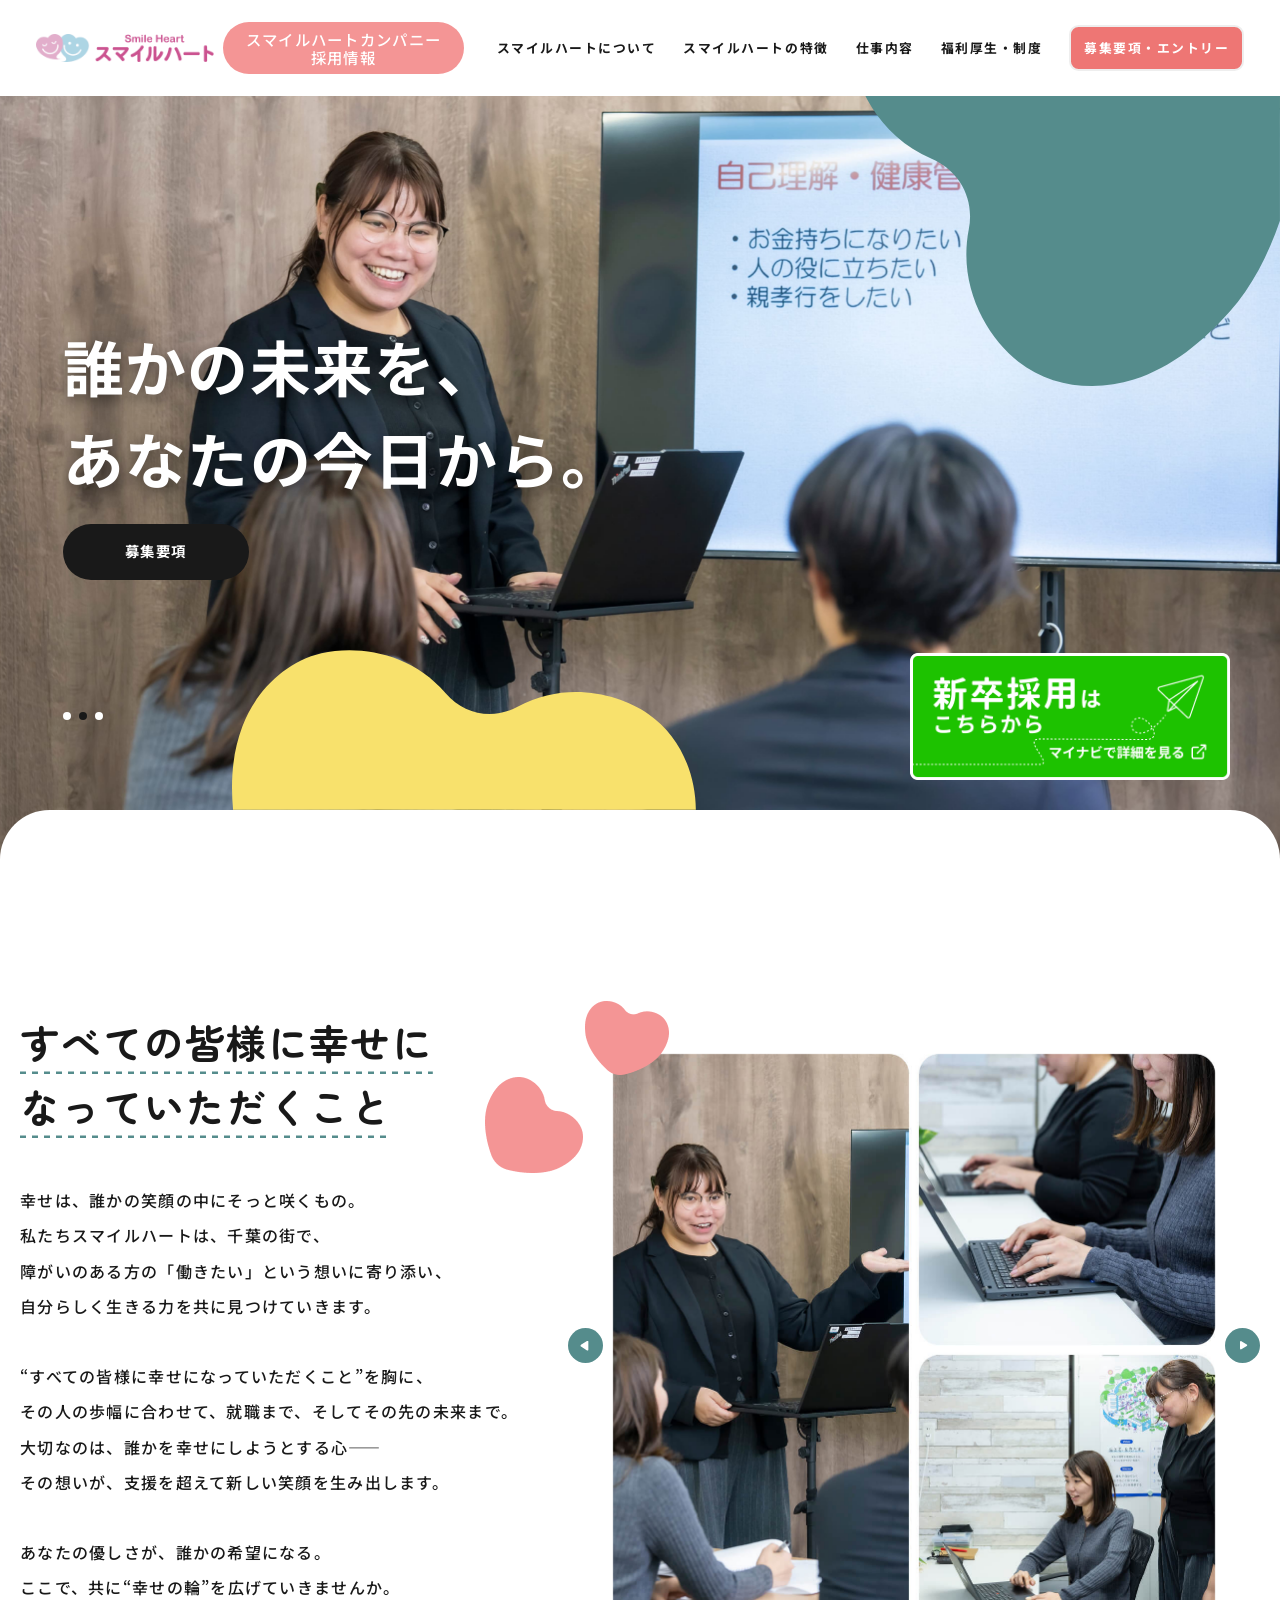
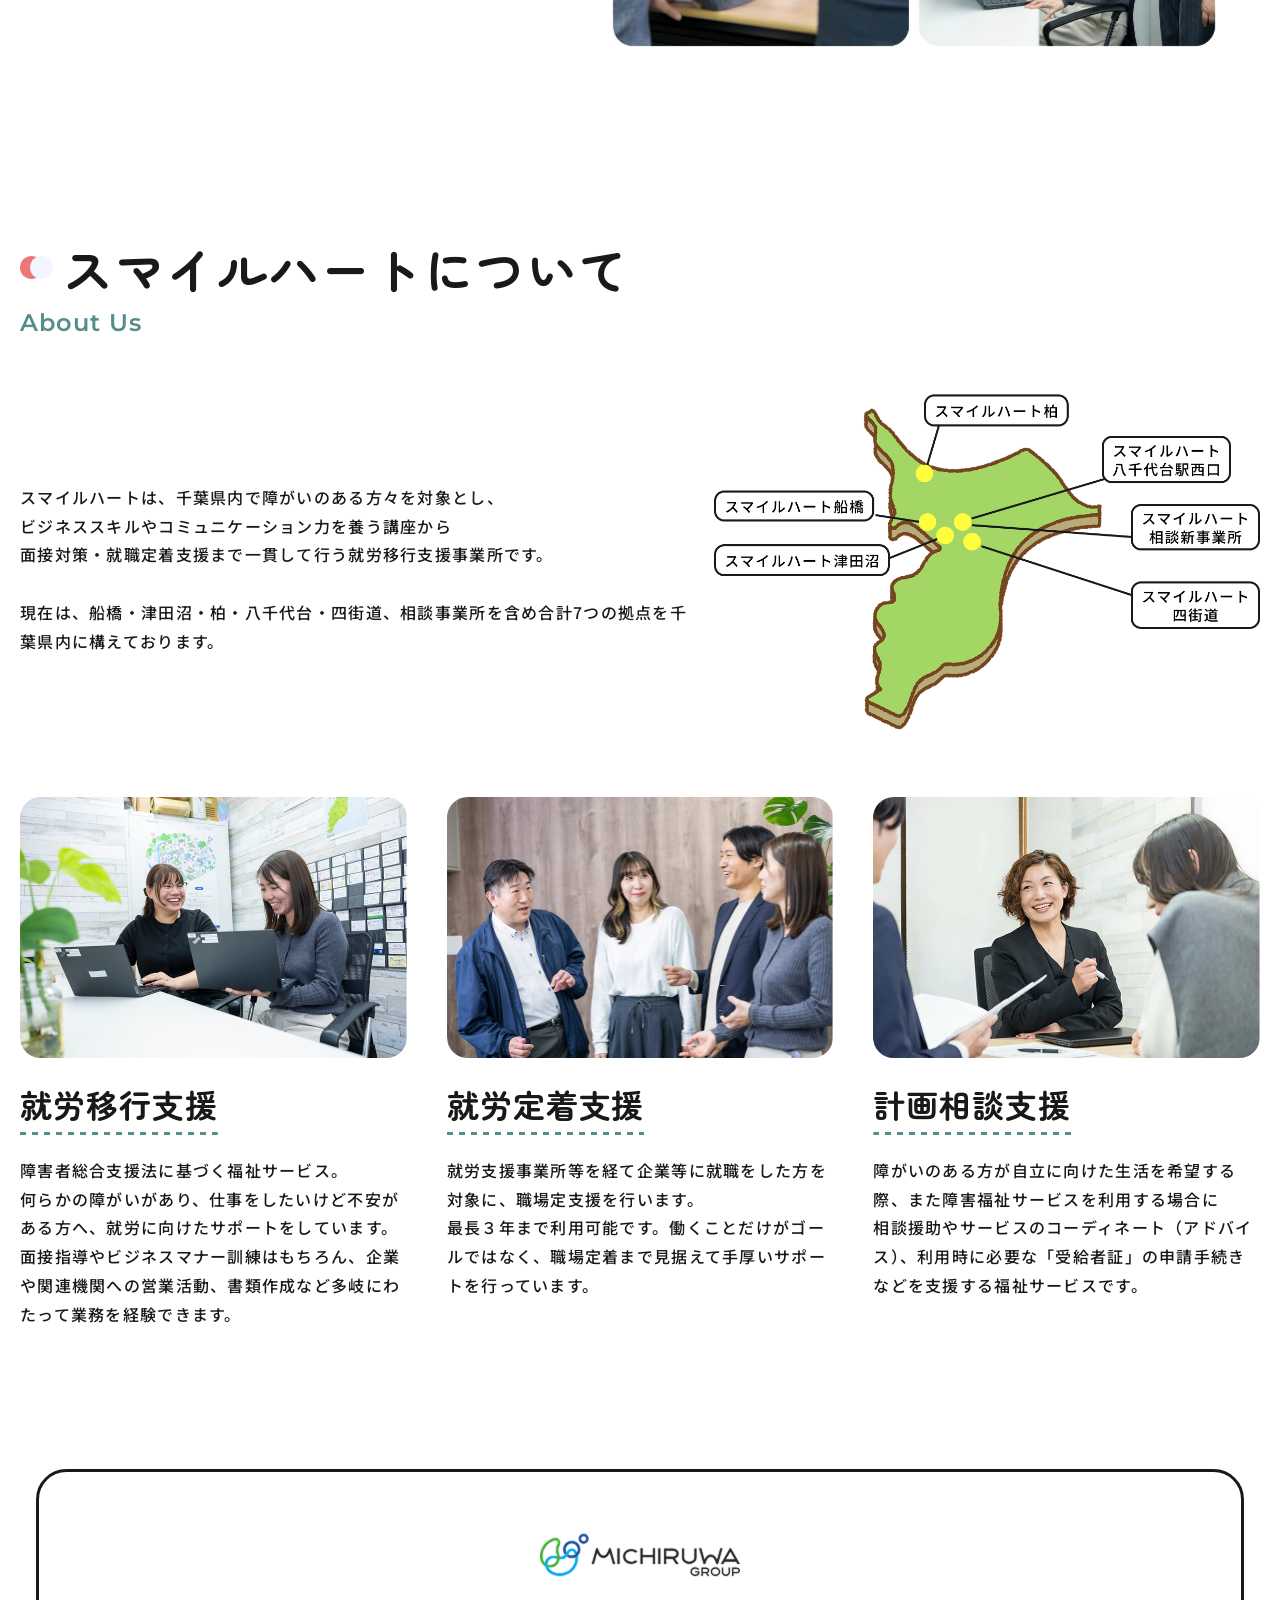
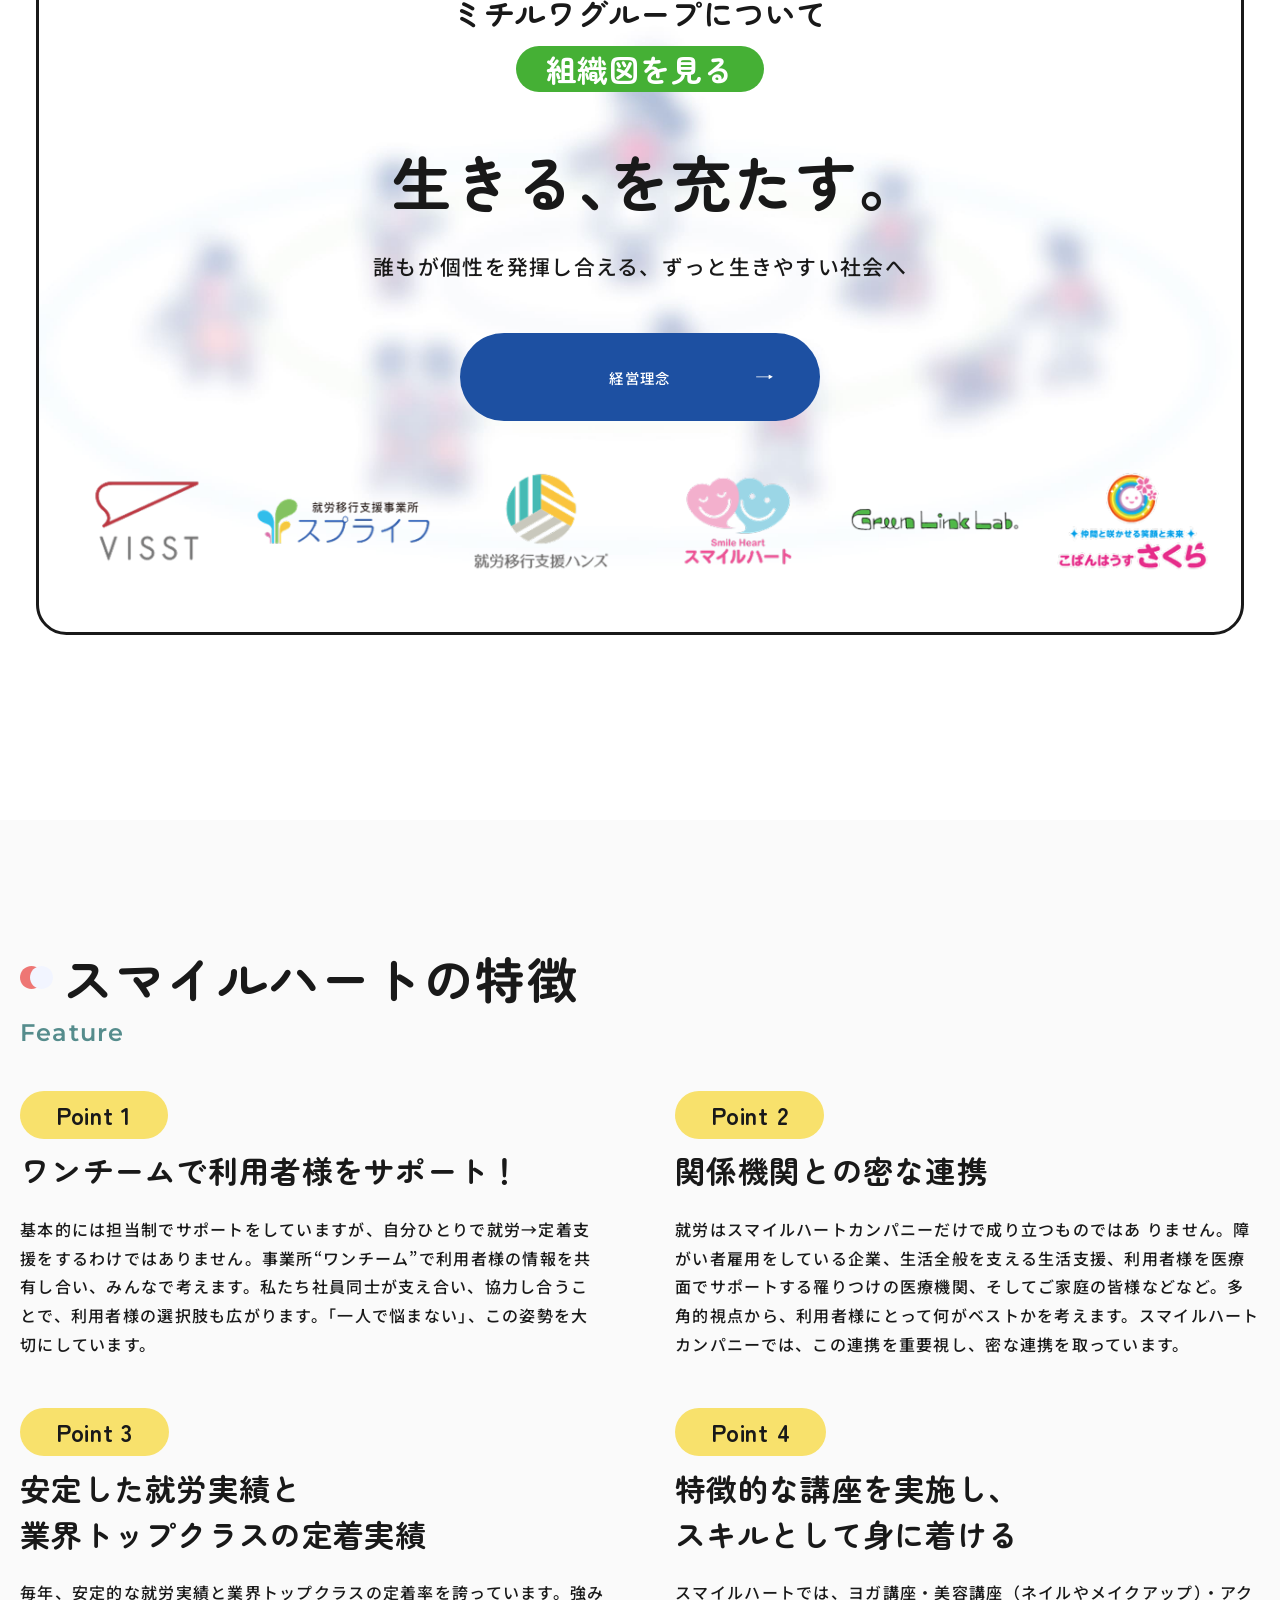
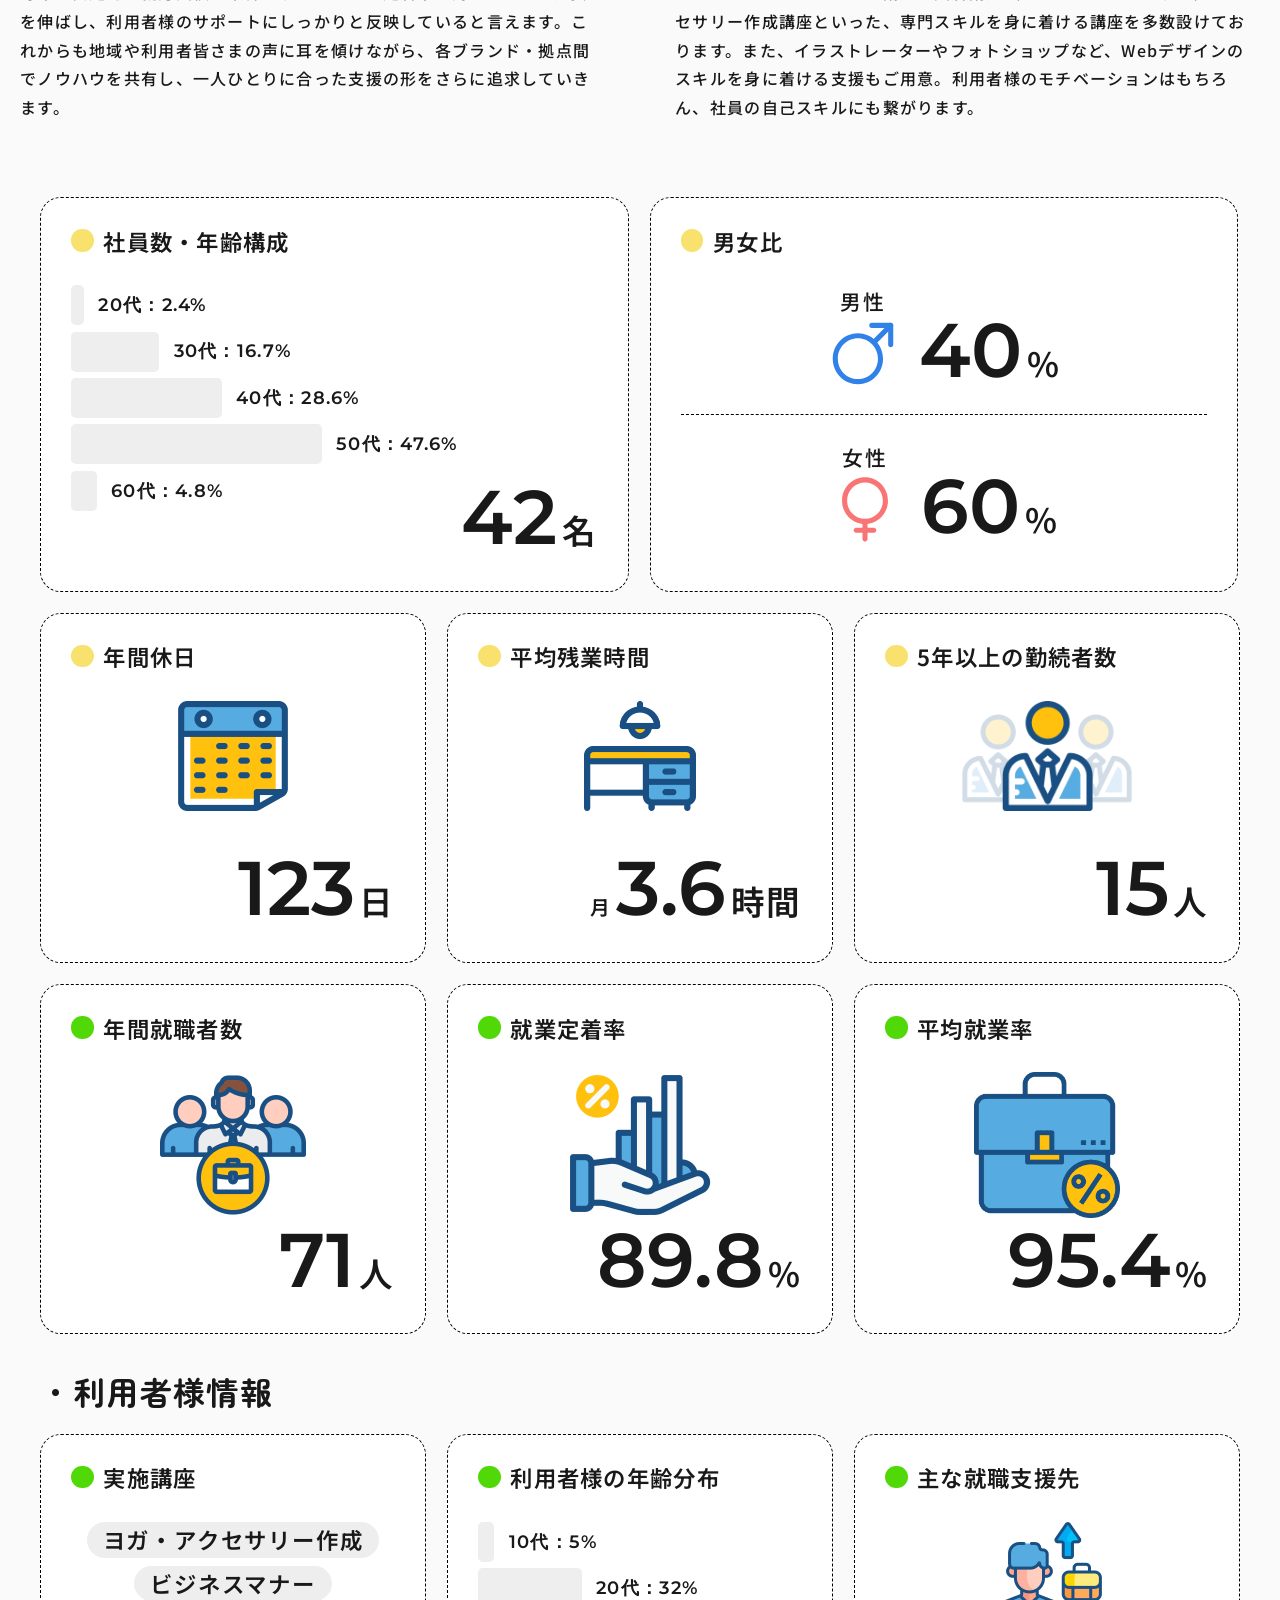
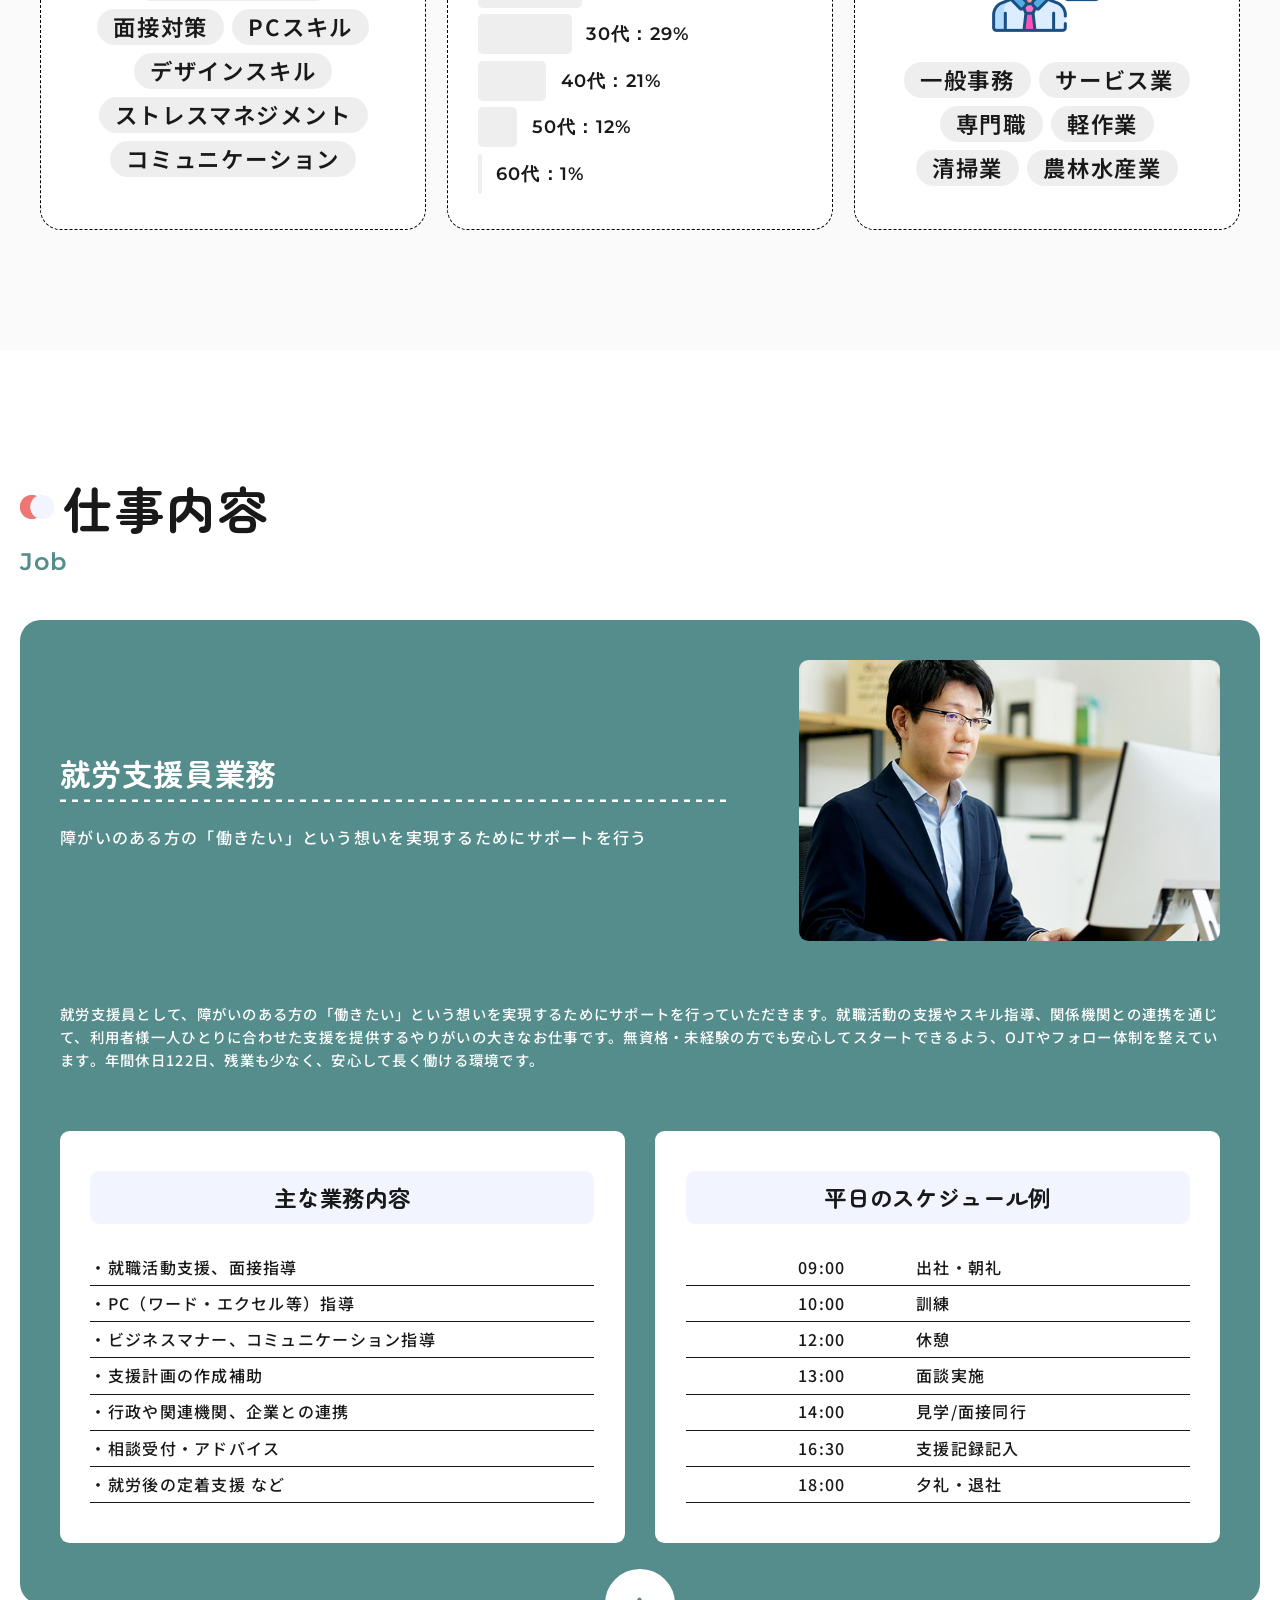
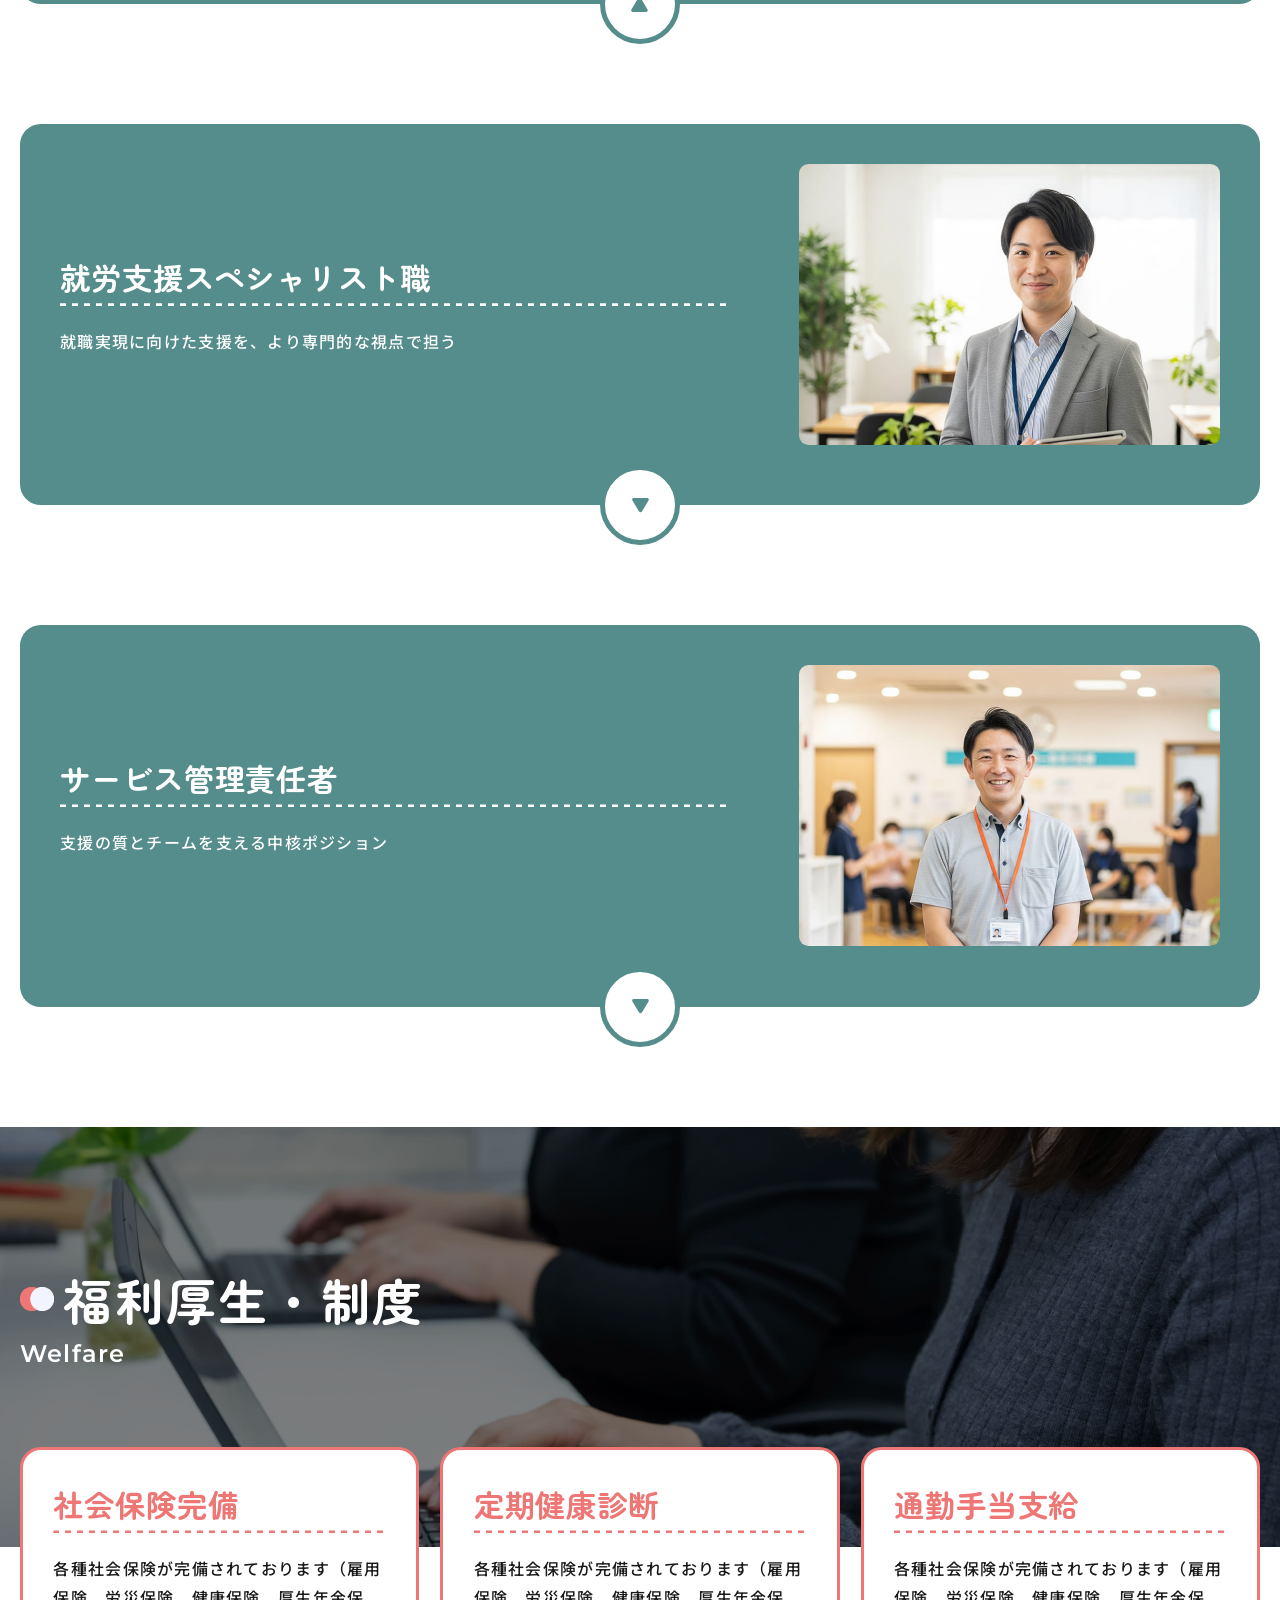
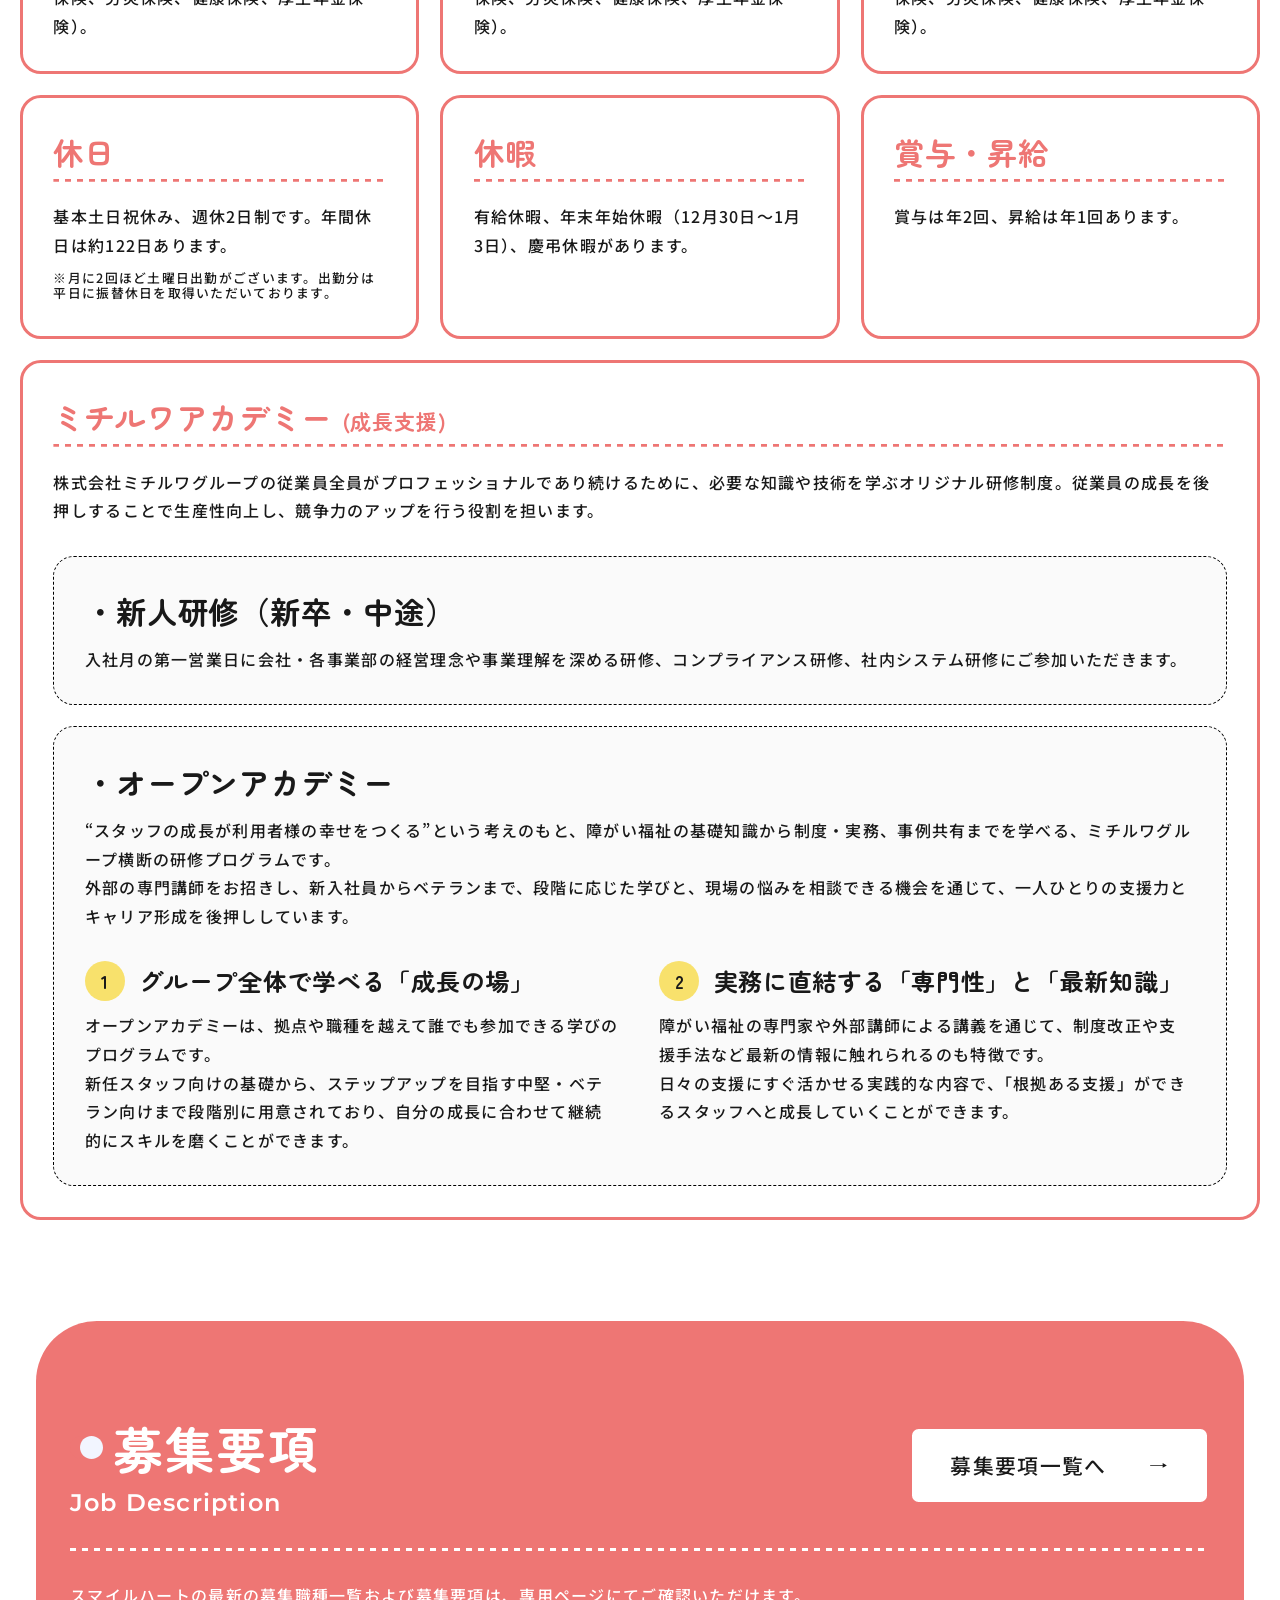
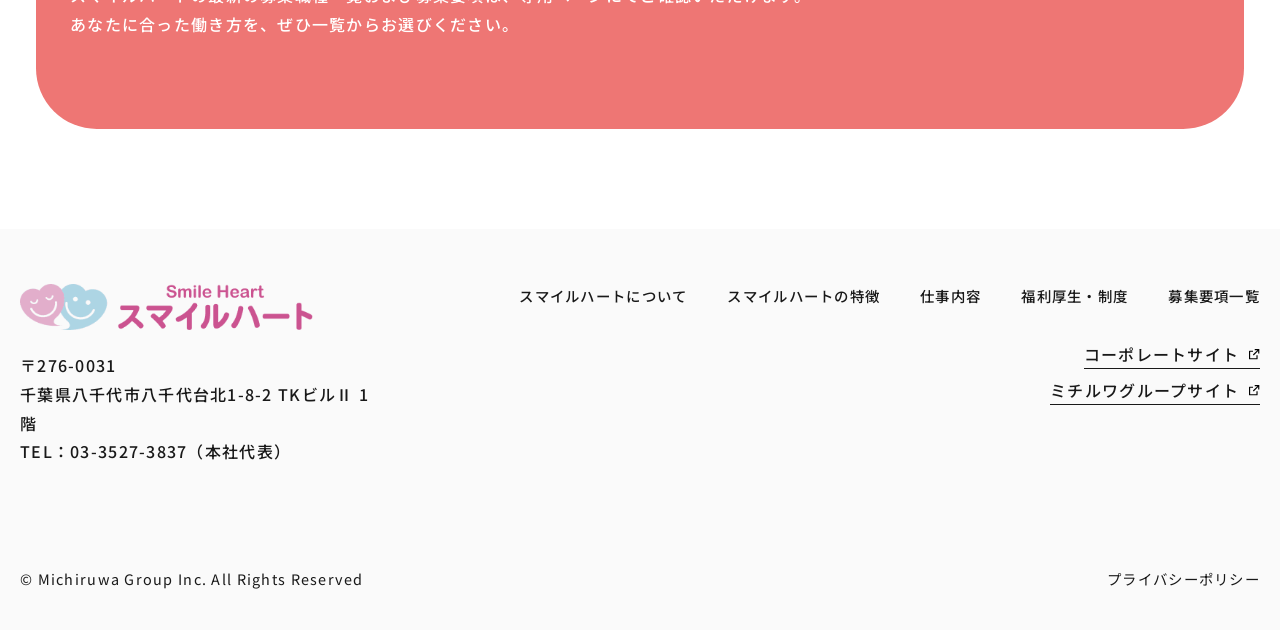
==== commit c134012c: "#残対応_新井" ====
--- a/smile-heart/index.html
+++ b/smile-heart/index.html
@@ -363,7 +363,7 @@
                   <img src="./img/teichaku_ico.png" alt="" loading="lazy" />
                 </div>
                 <p class="feature-num__count">
-                  <span class="-num">86</span>%
+                  <span class="-num">89.8</span>%
                 </p>
               </li>
               <li class="feature-num__item -syugyoritsu js-anime c-fadein-anime">
@@ -372,7 +372,7 @@
                   <img src="./img/shugyoritsu_ico.png" alt="" loading="lazy" />
                 </div>
                 <p class="feature-num__count">
-                  <span class="-num">86</span>%
+                  <span class="-num">95.4</span>%
                 </p>
               </li>
             </ul>
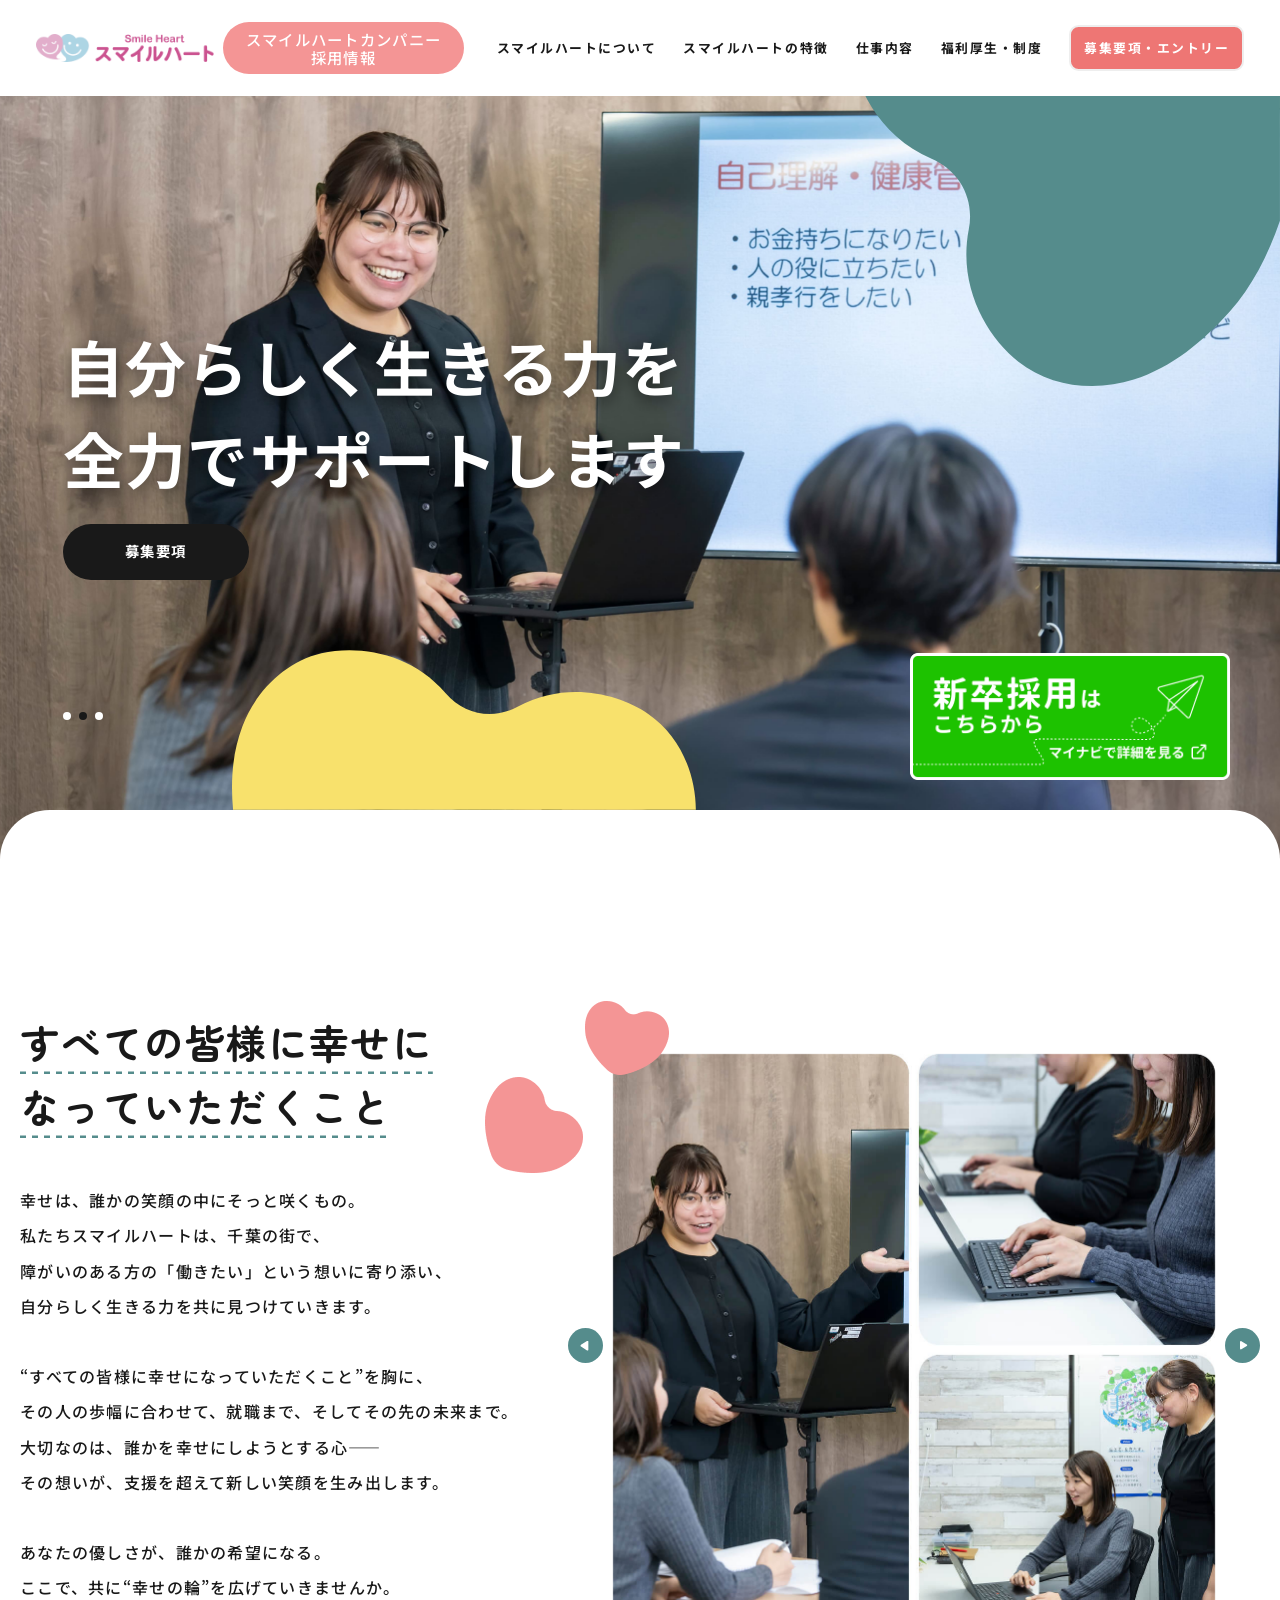
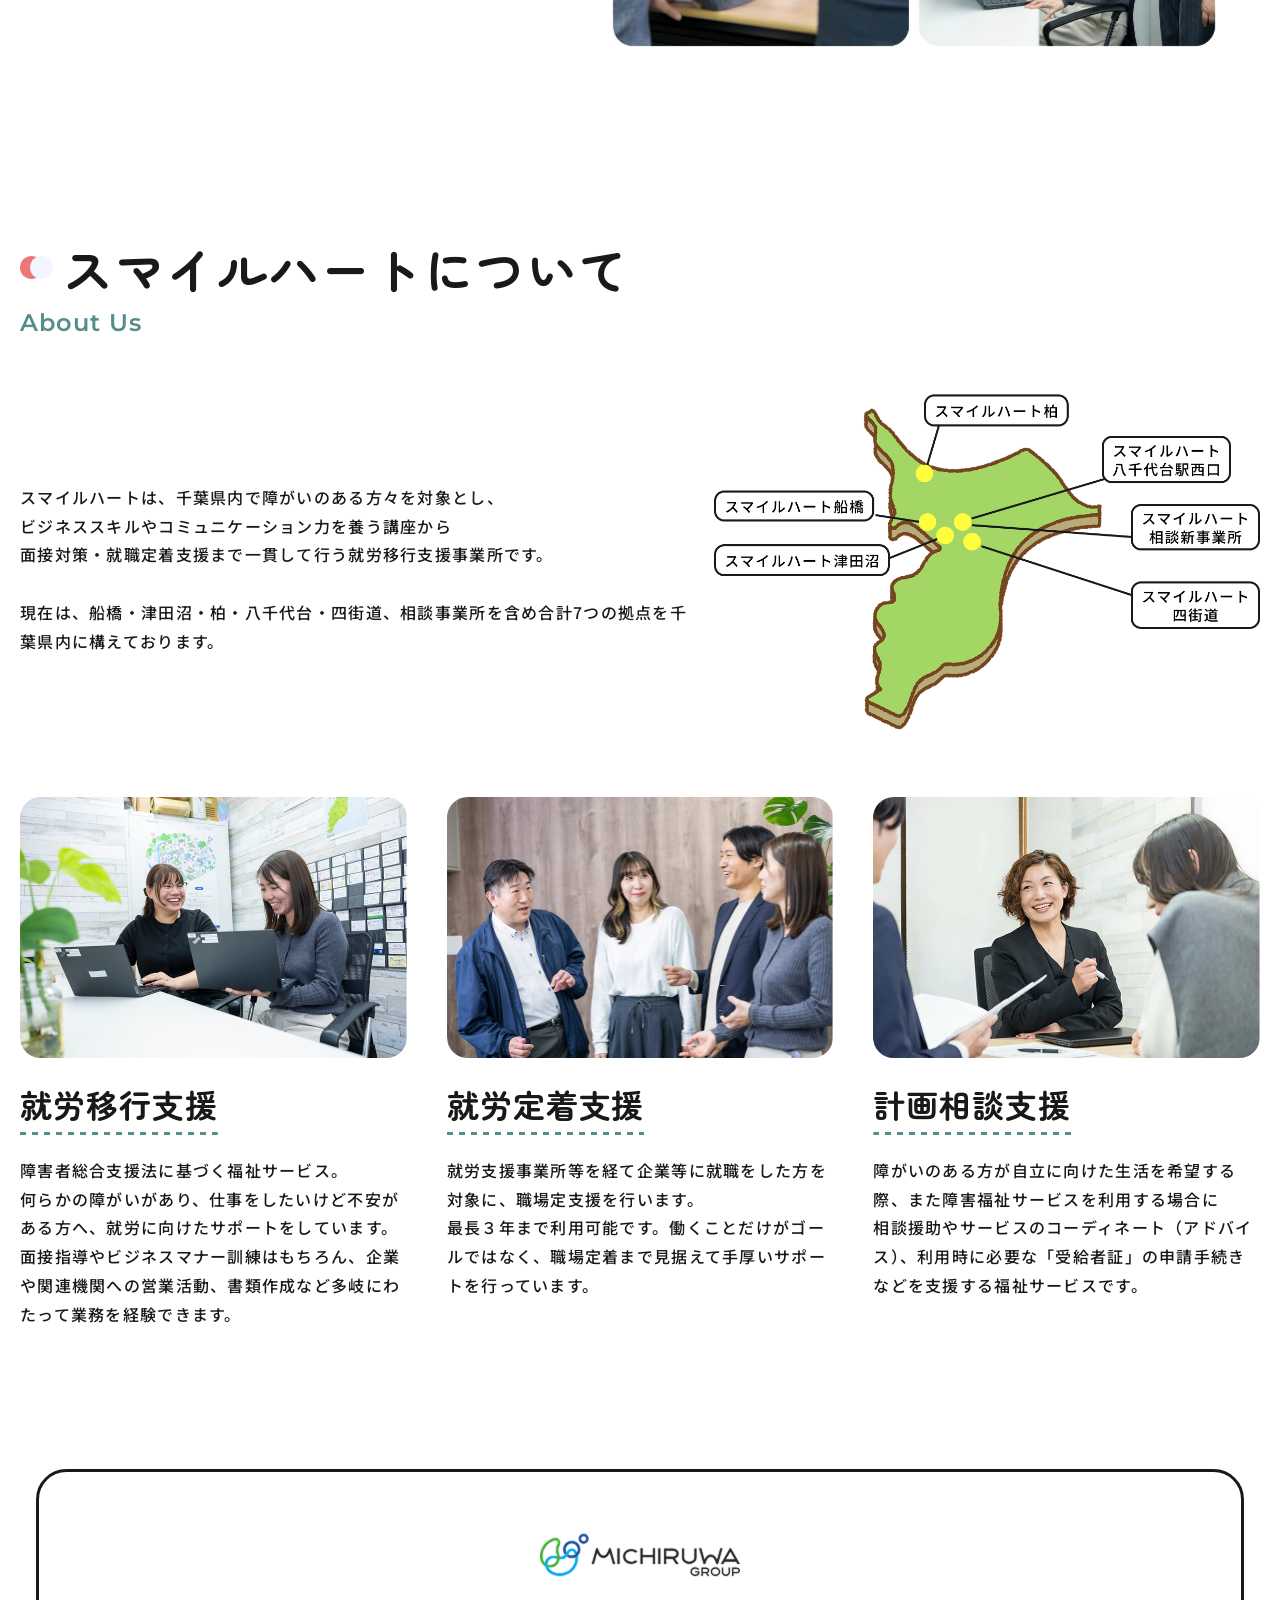
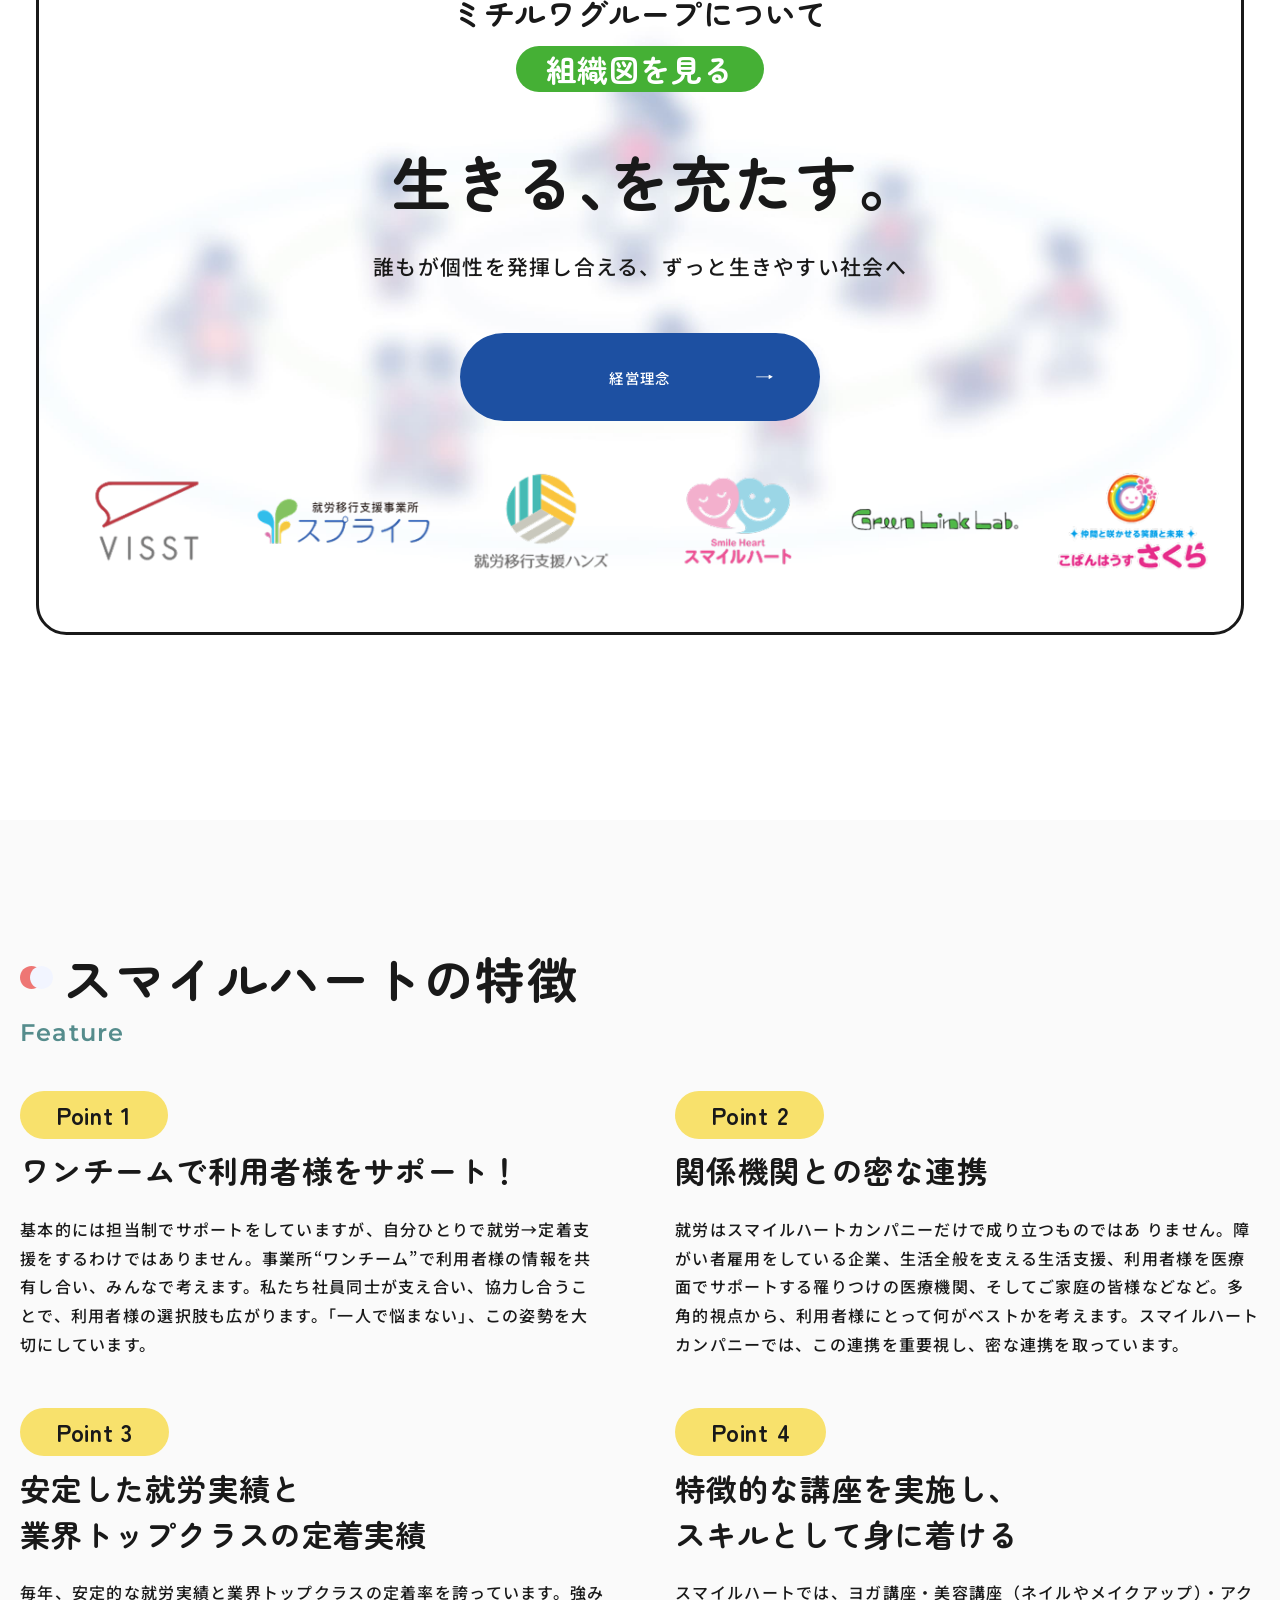
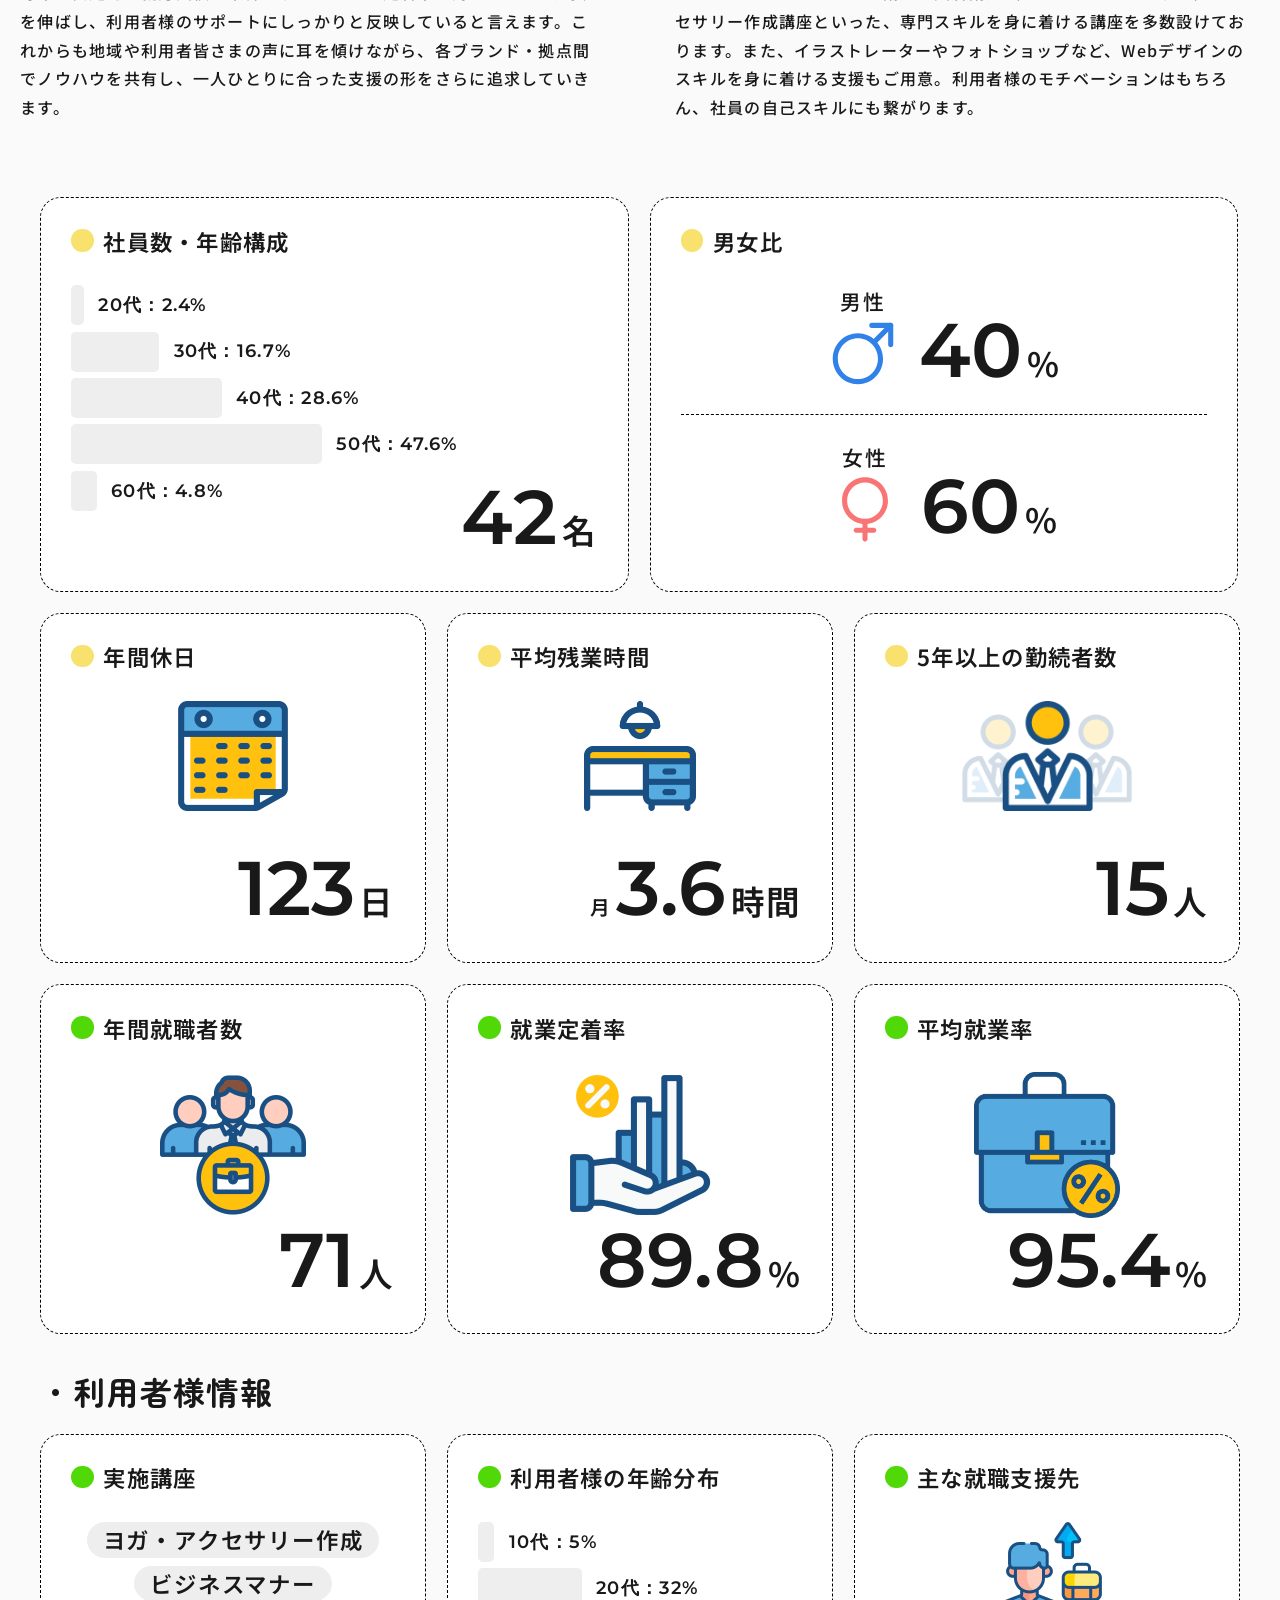
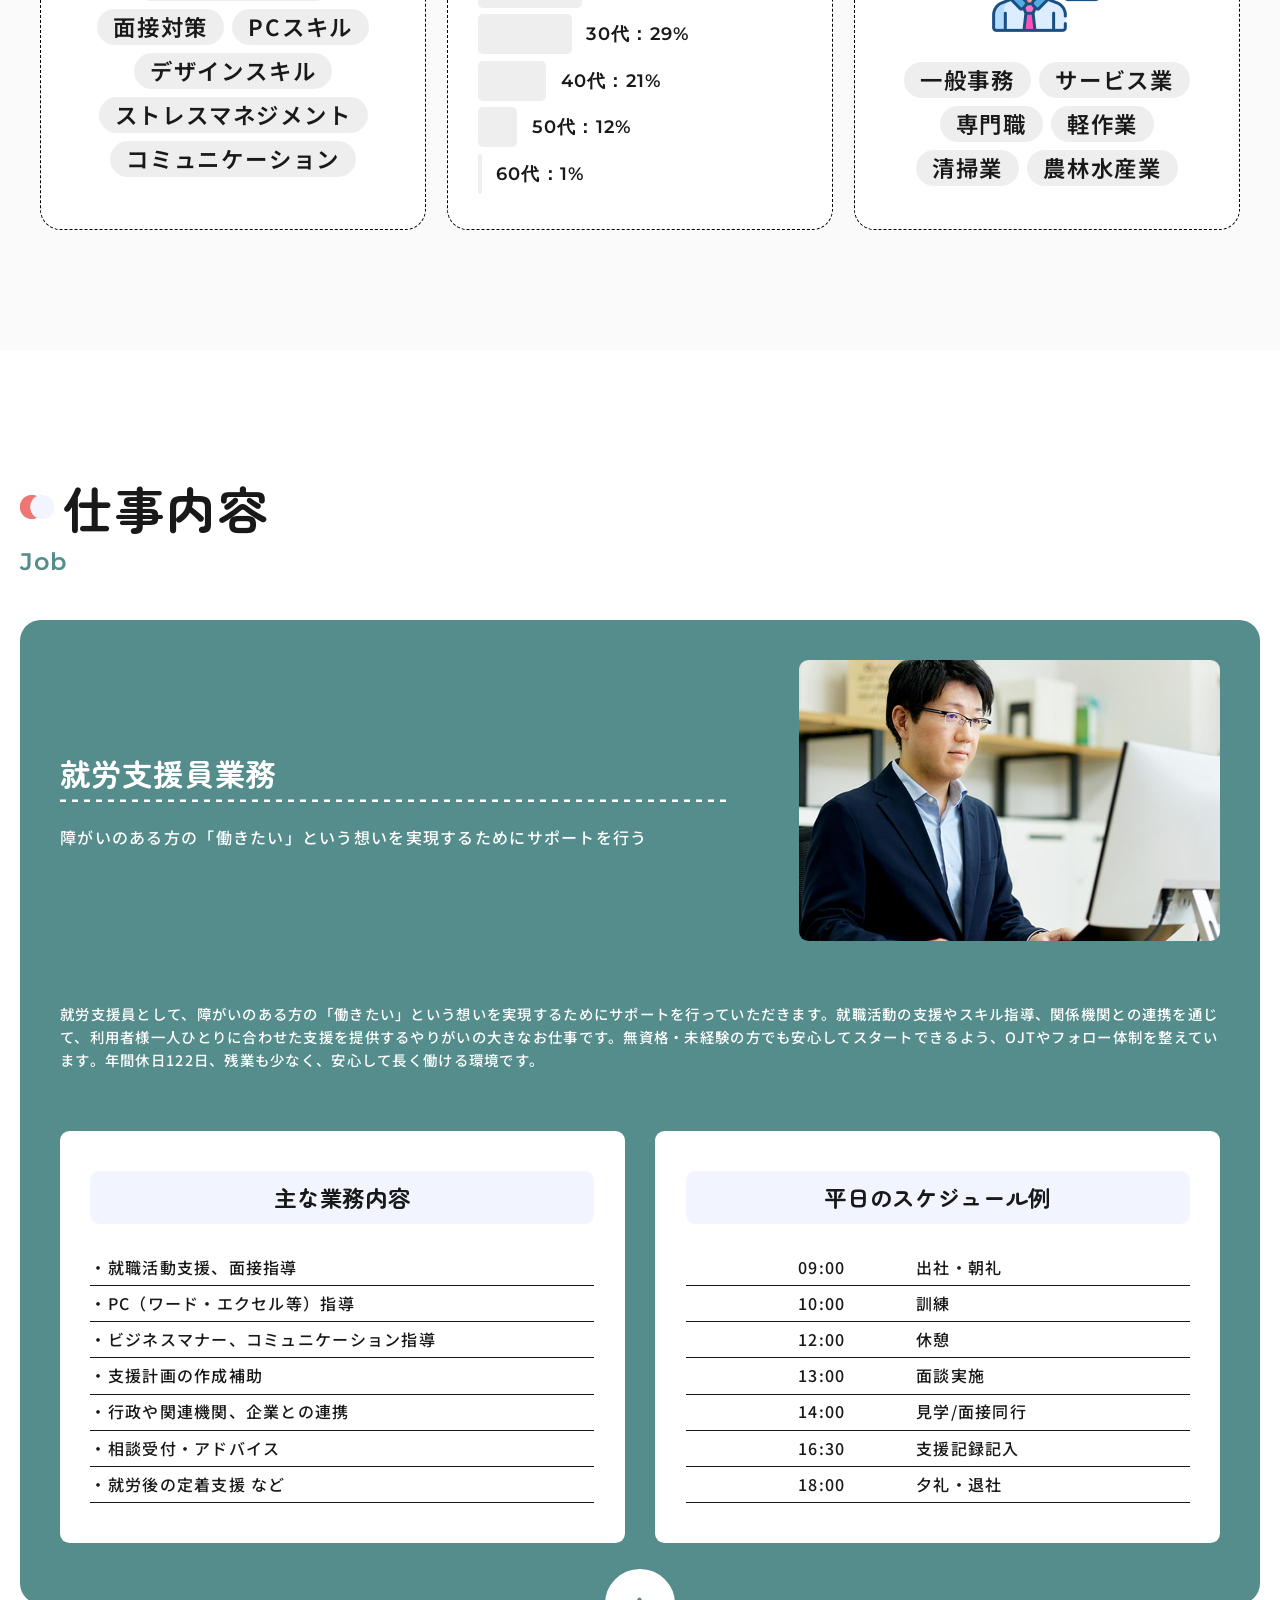
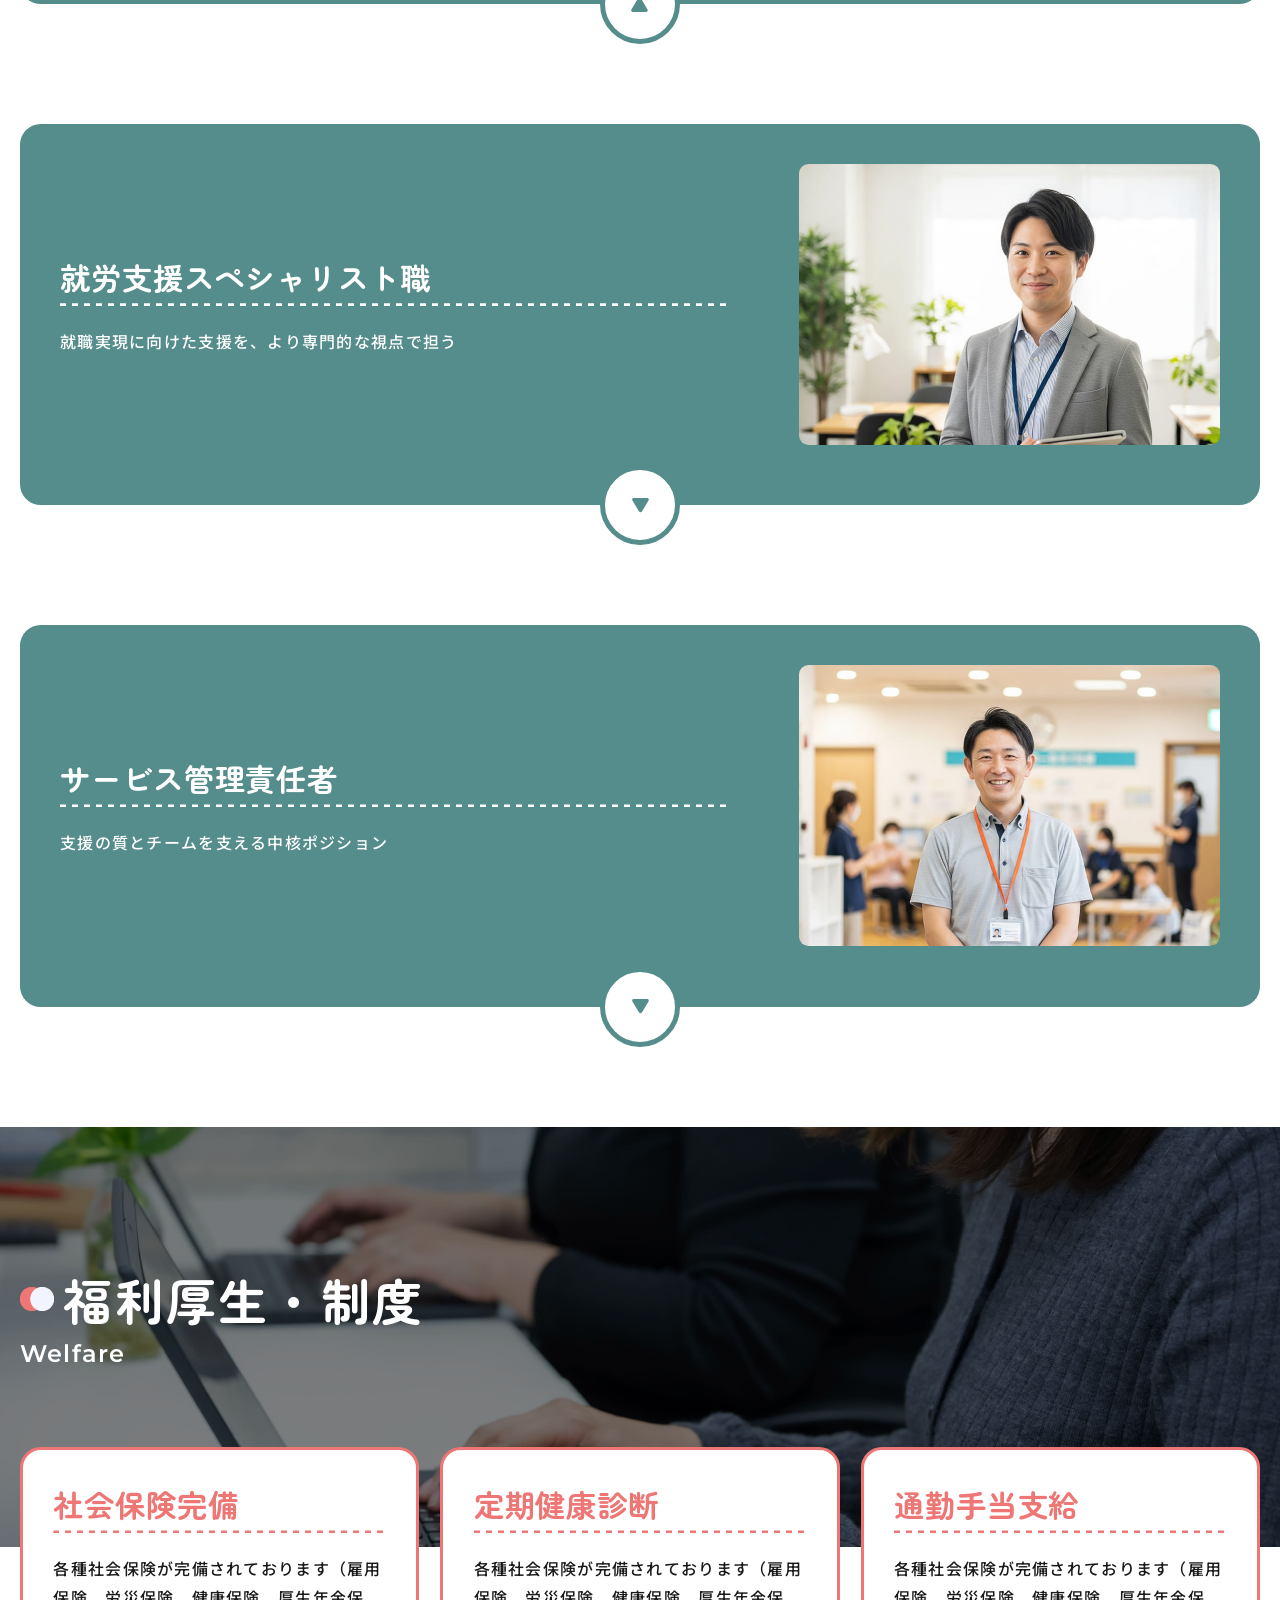
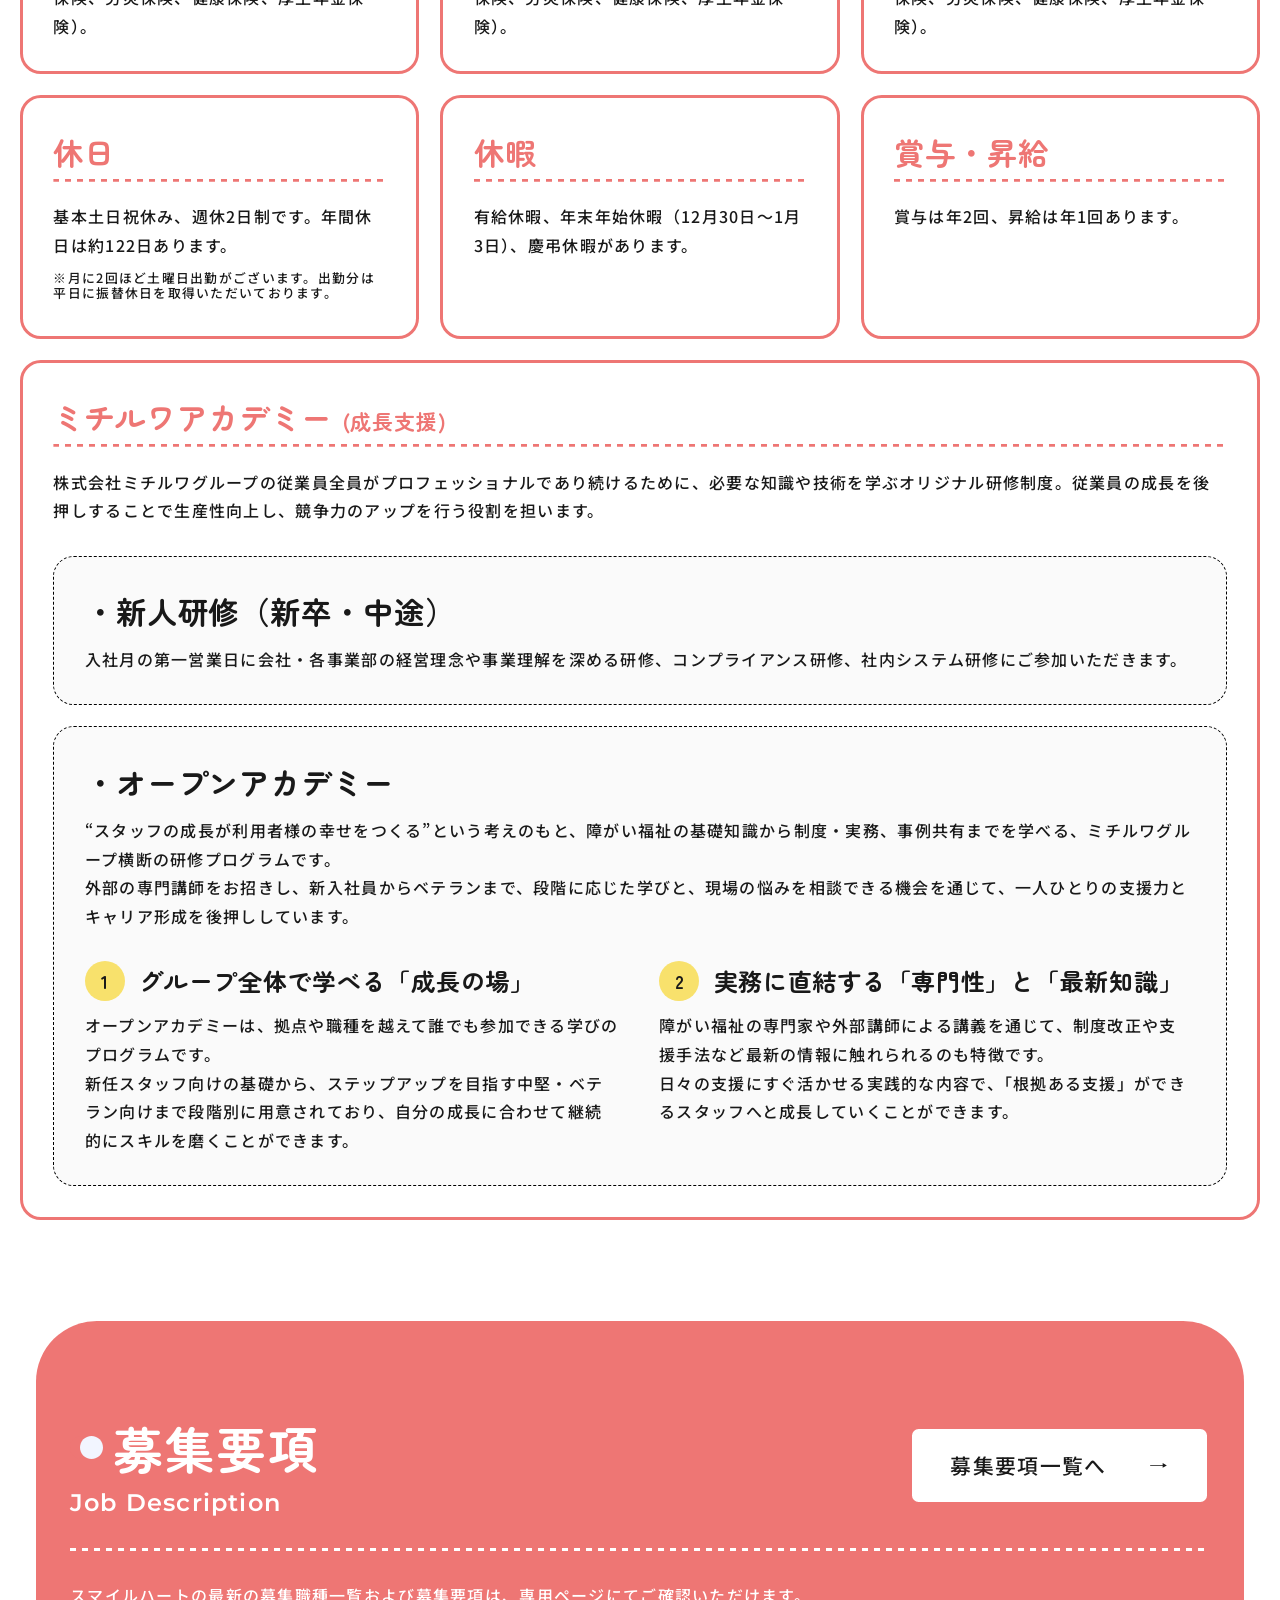
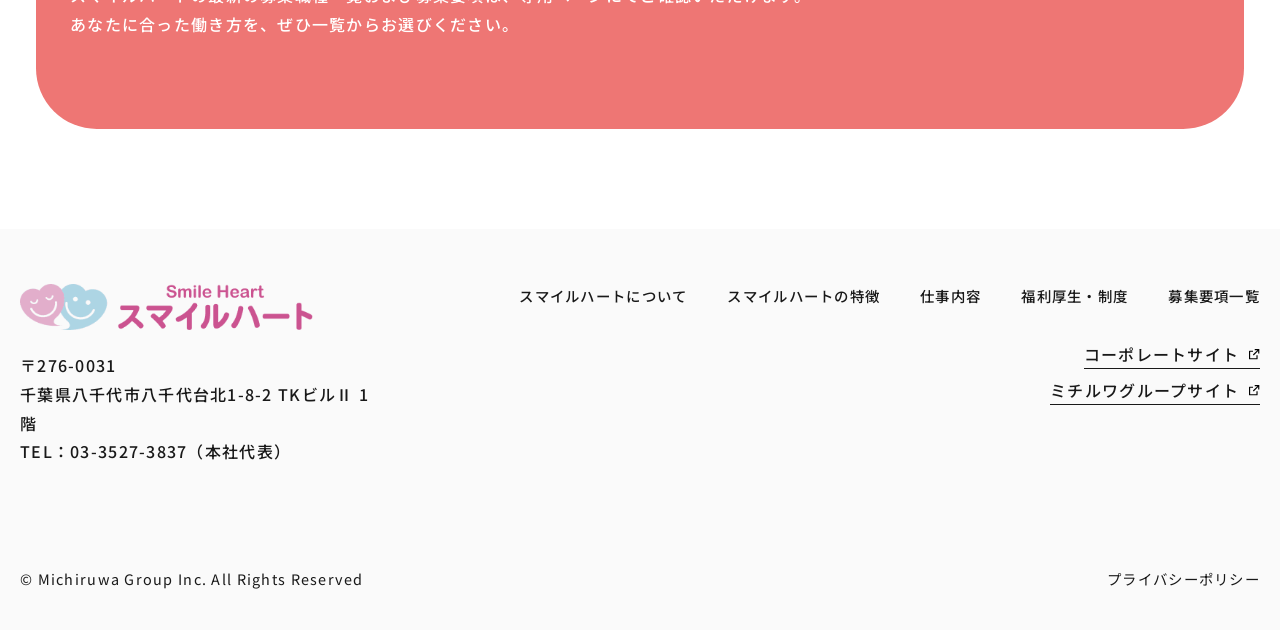
==== commit c13ca229: "最終調整" ====
--- a/smile-heart/index.html
+++ b/smile-heart/index.html
@@ -73,7 +73,7 @@
         </div>
         <div class="sh-mv__content mv__content">
           <h1 class="sh-mv__catch js-anime c-fadein-anime">
-            誰かの未来を、<br />あなたの今日から。
+            自分らしく生きる力を<br />全力でサポートします
           </h1>
           <div class="btn__wrap -left js-anime c-fadein-anime">
             <a href="https://hrmos.co/pages/michiruwa/jobs?category=2131999978842607620" target="_blank" rel="noopener noreferrer" class="sh-mv__btn">募集要項</a>
